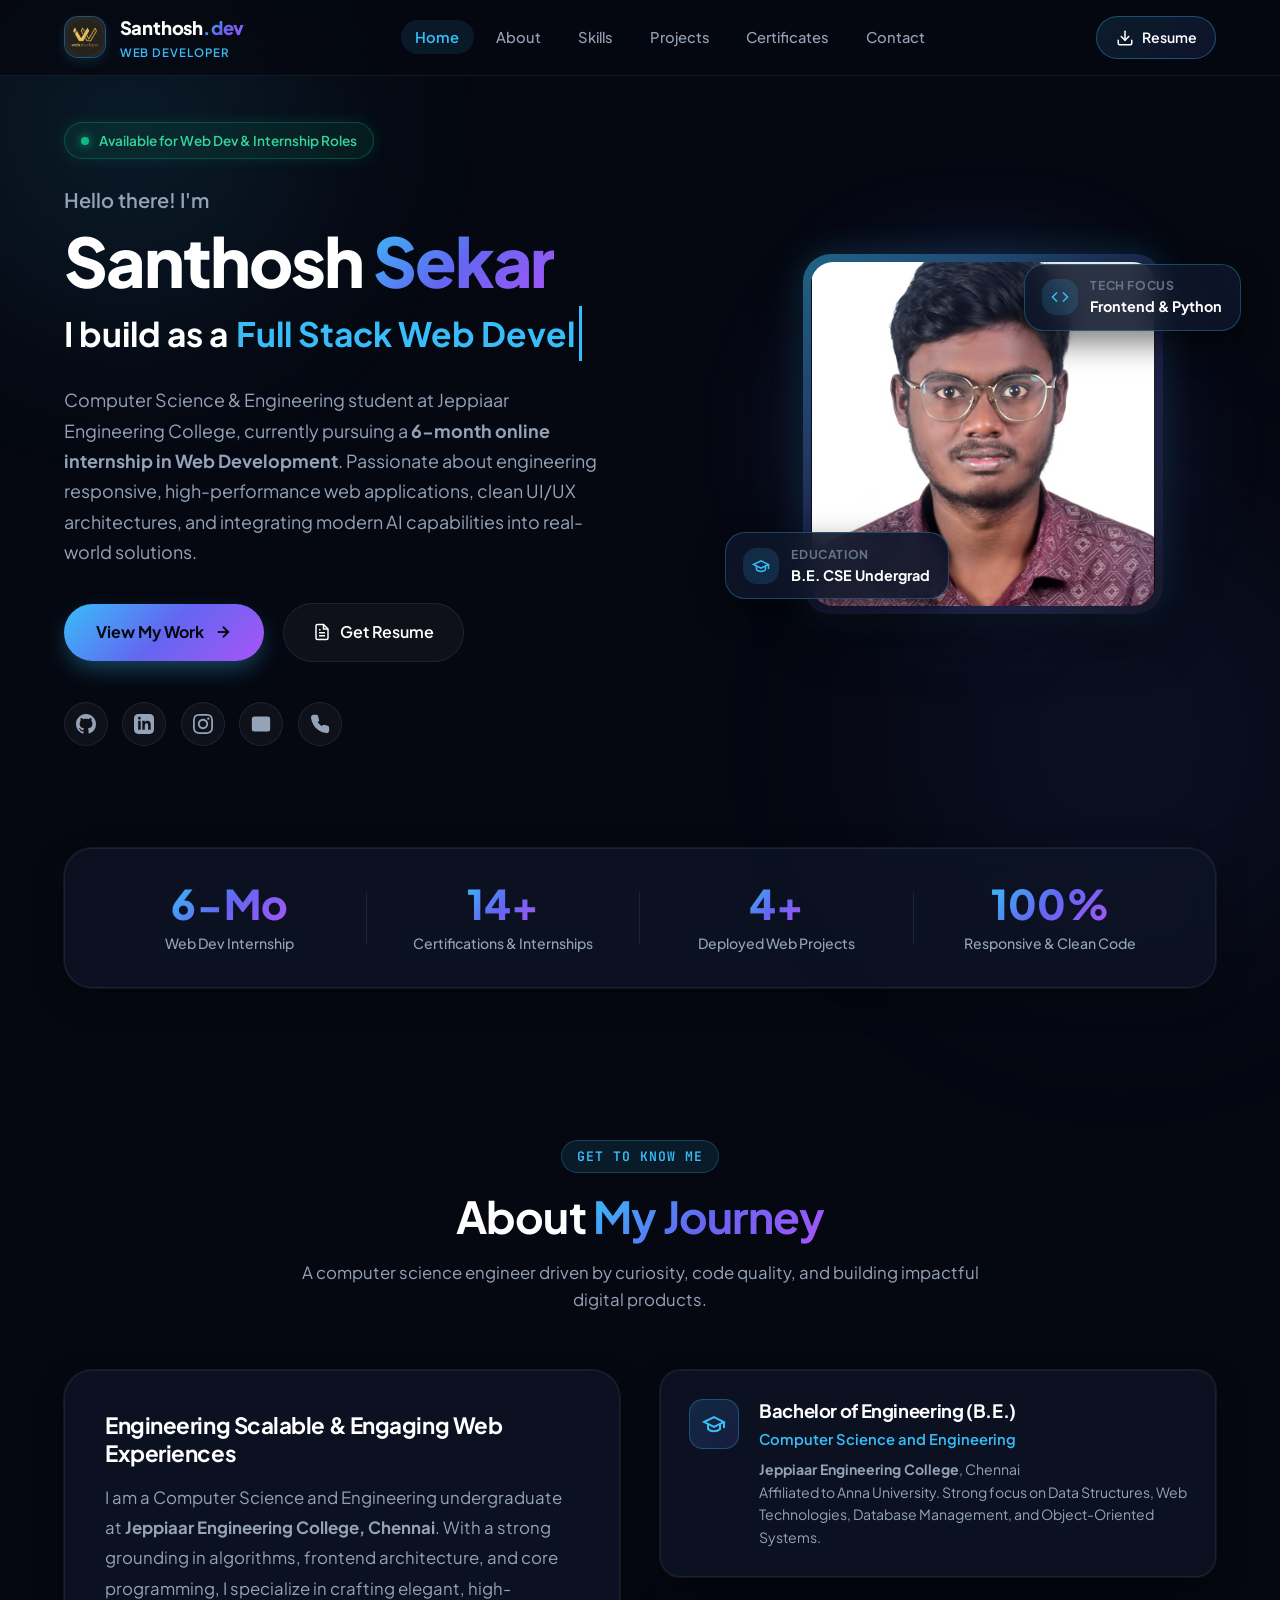
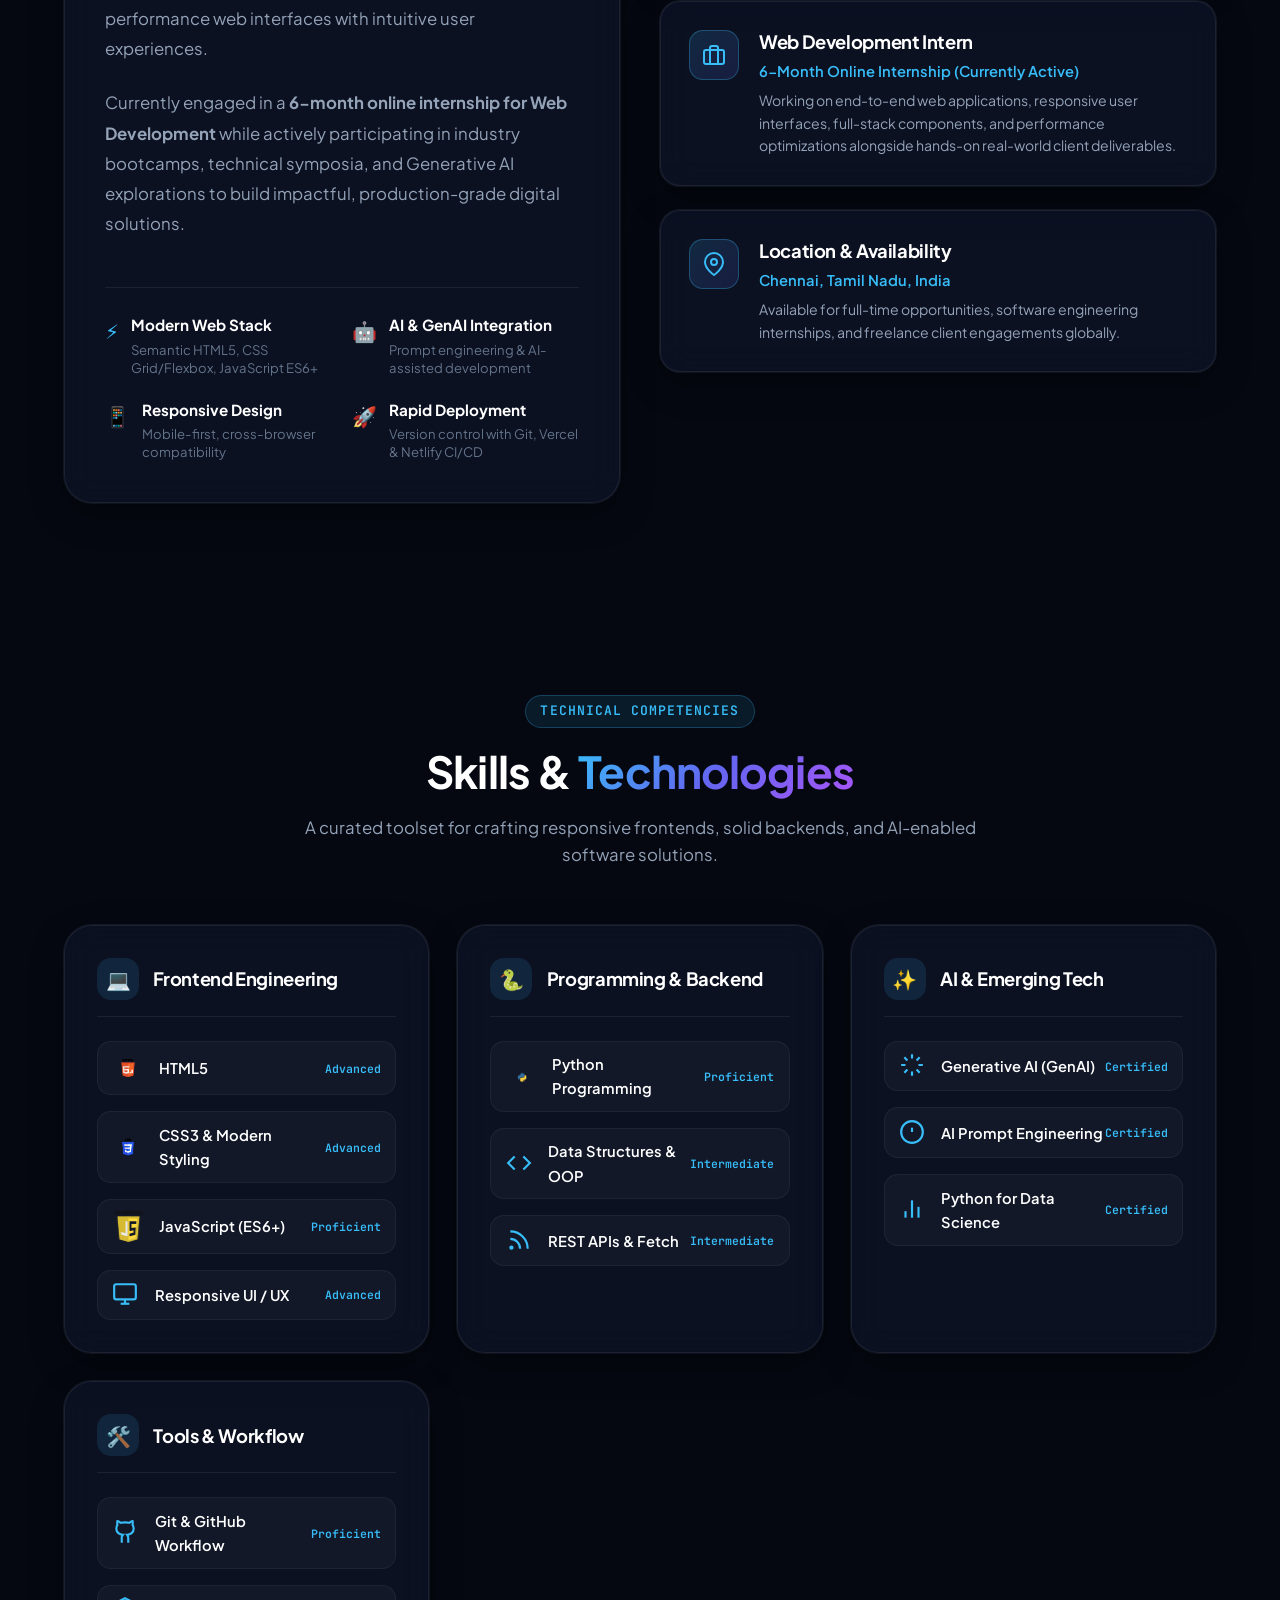
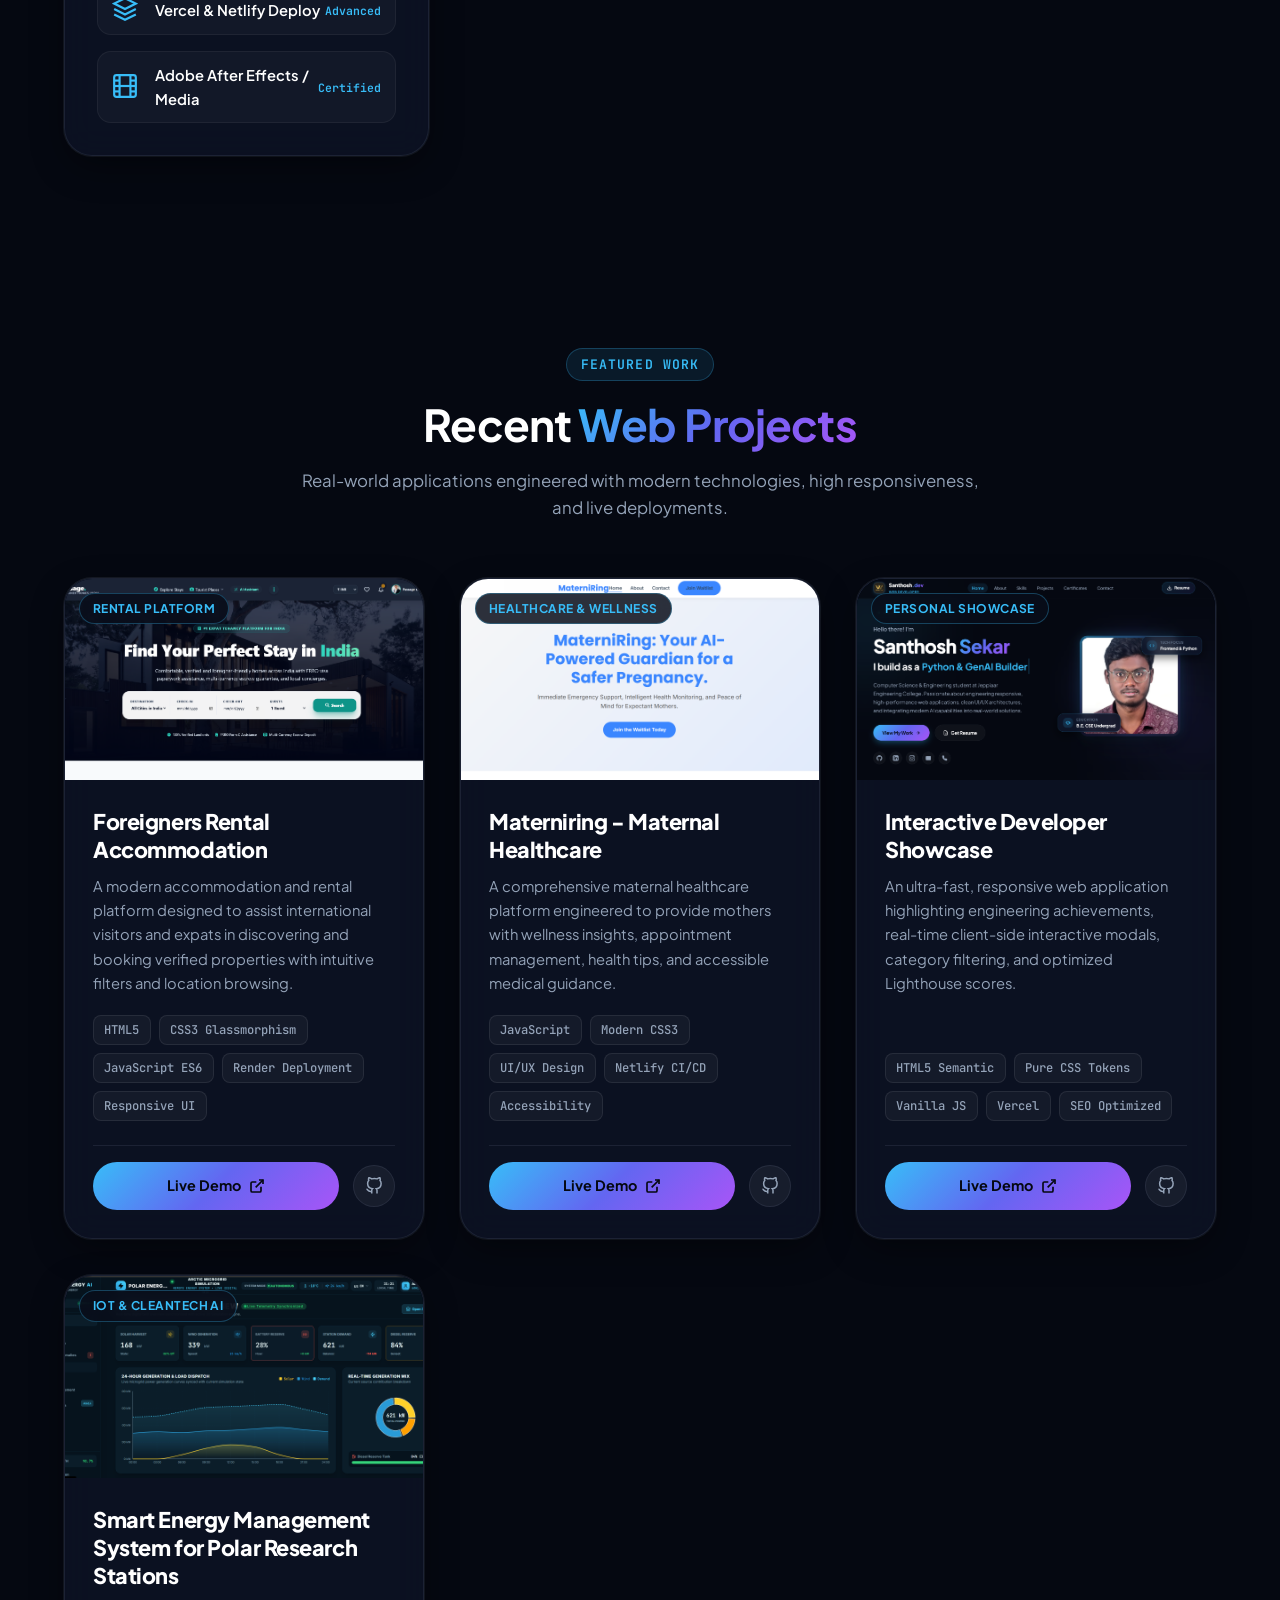
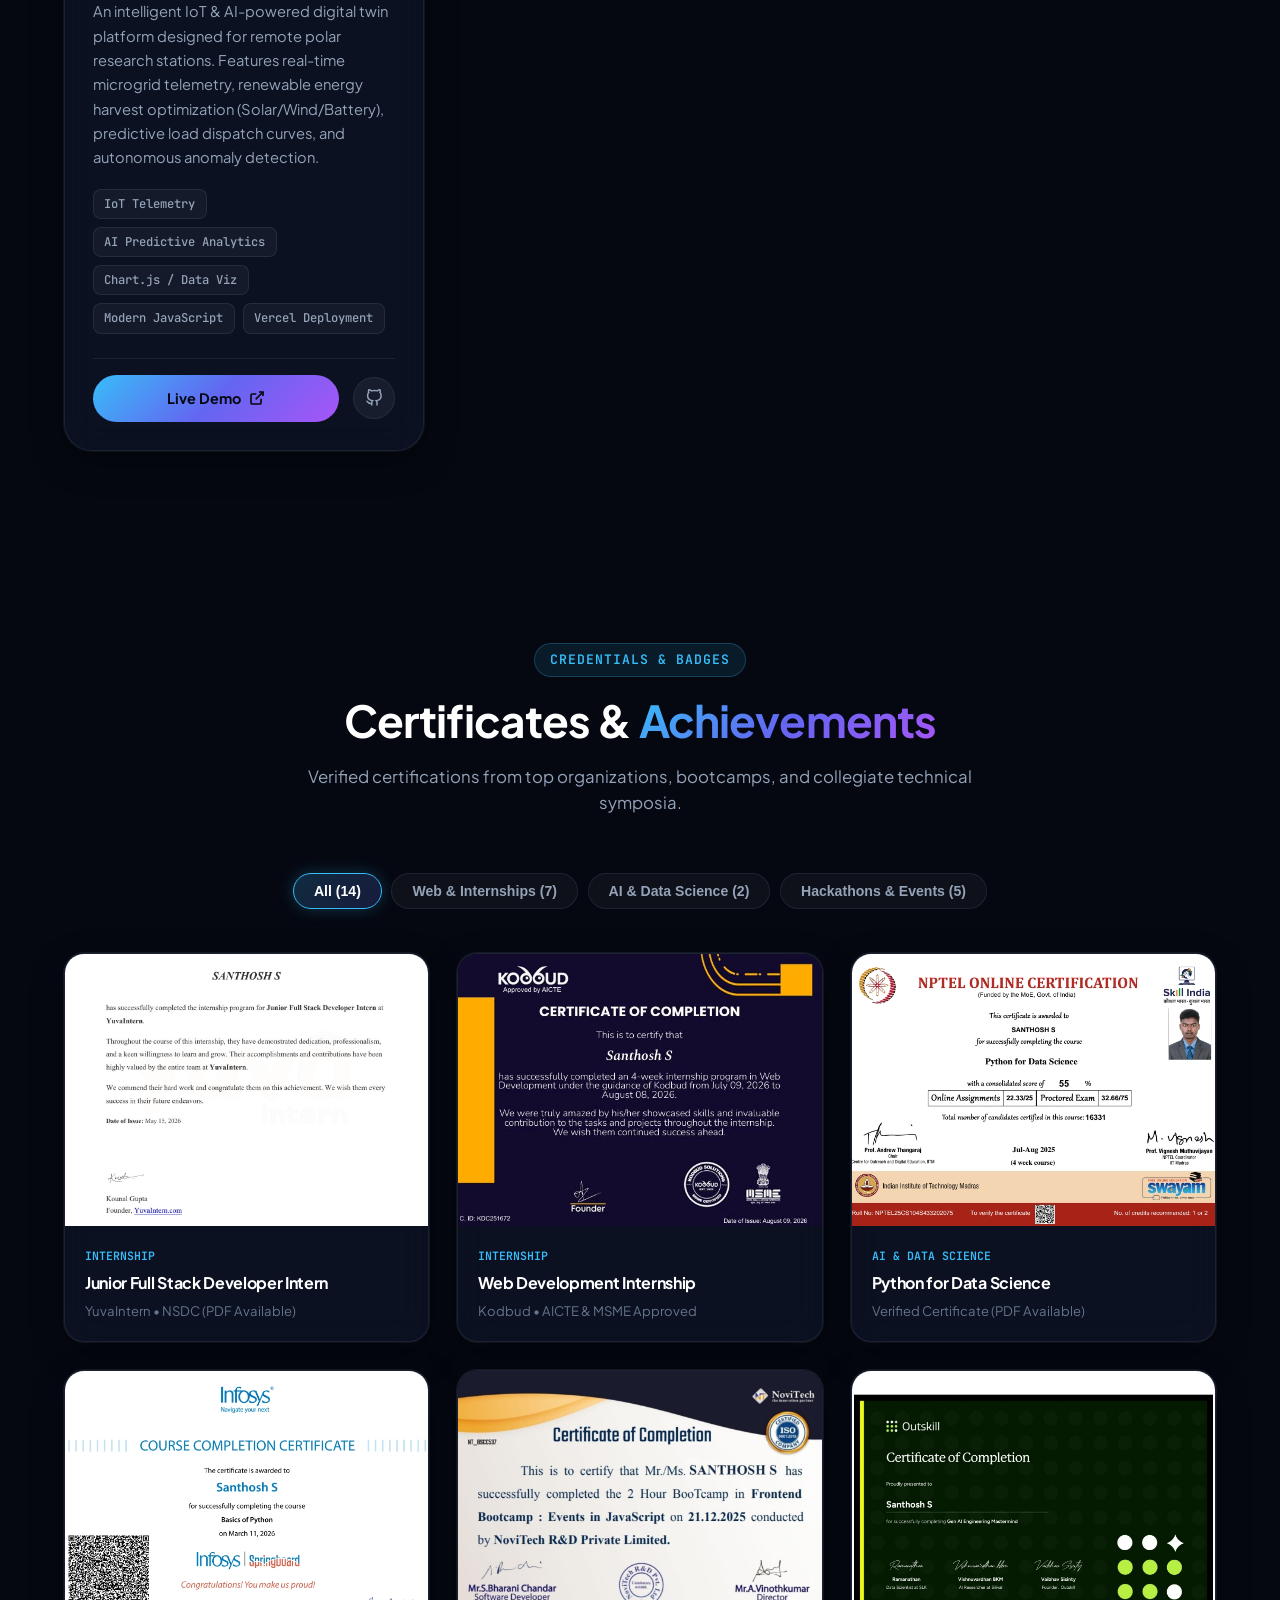
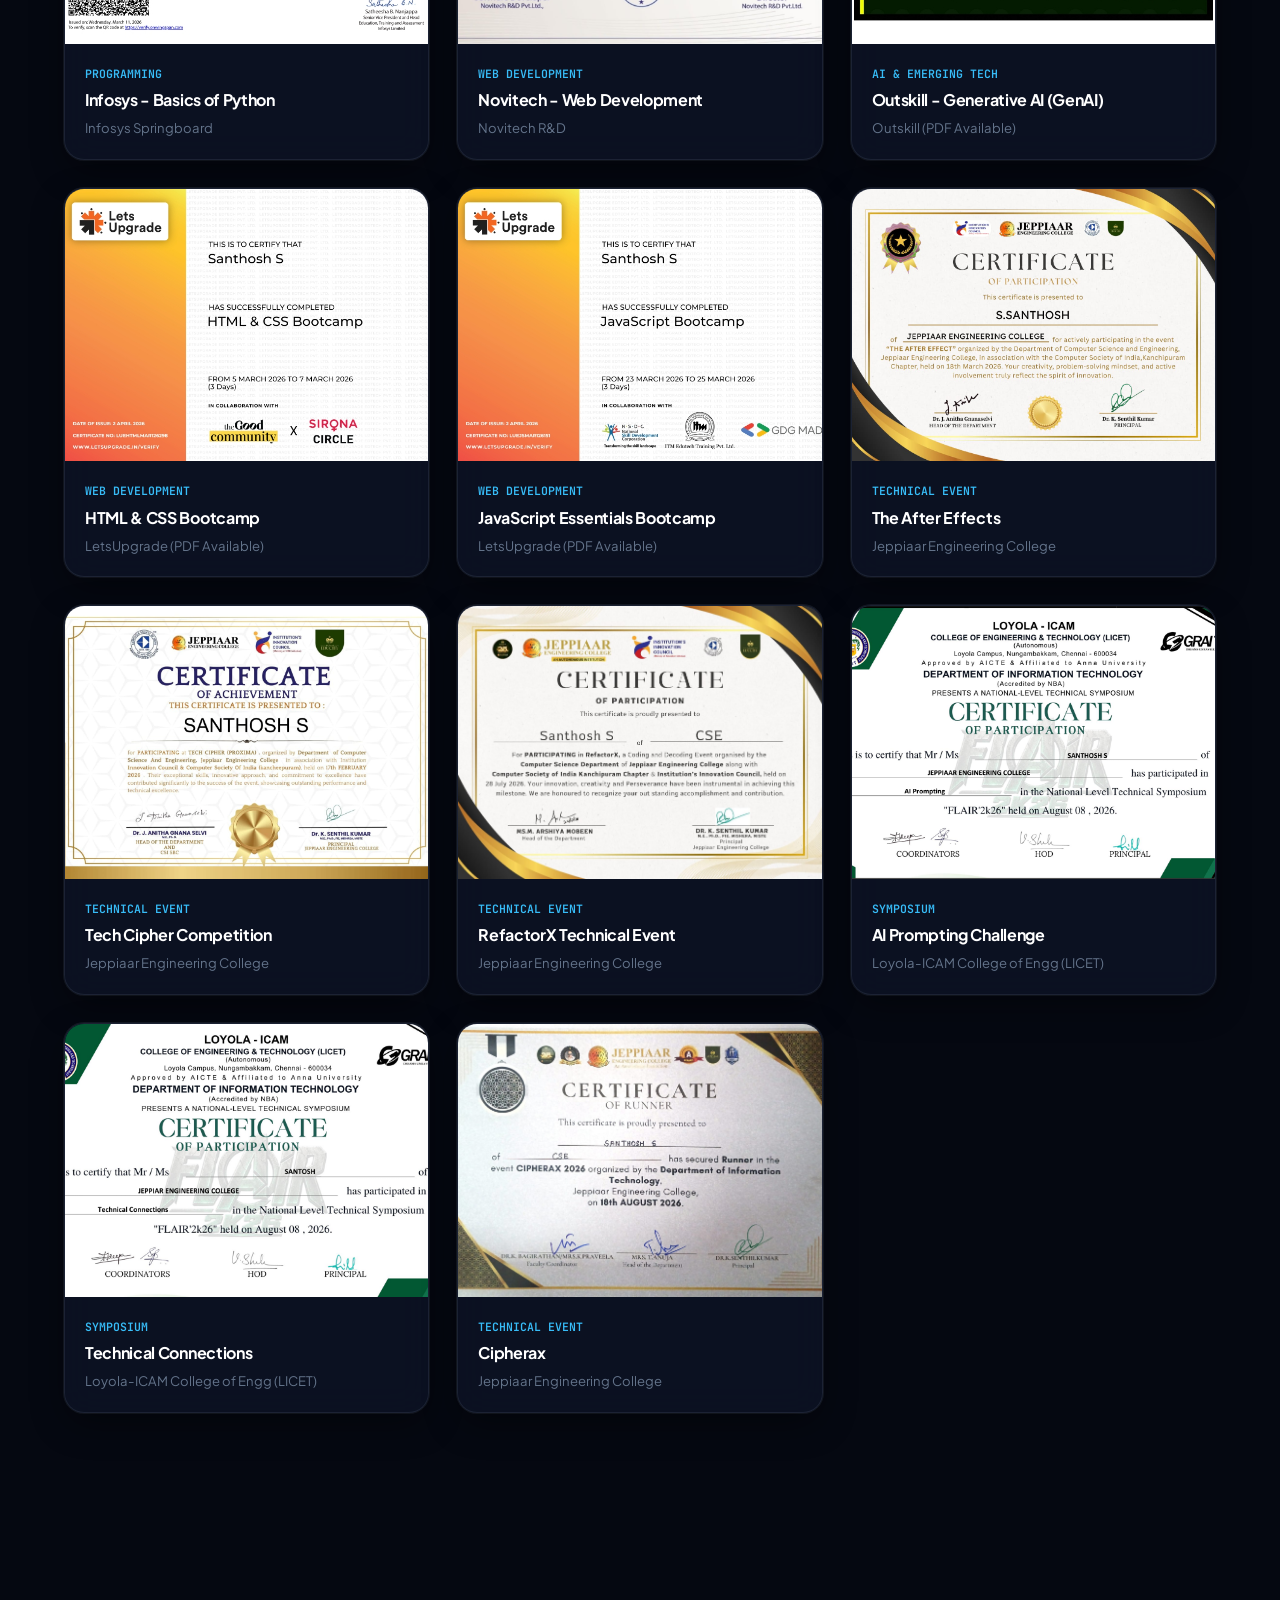
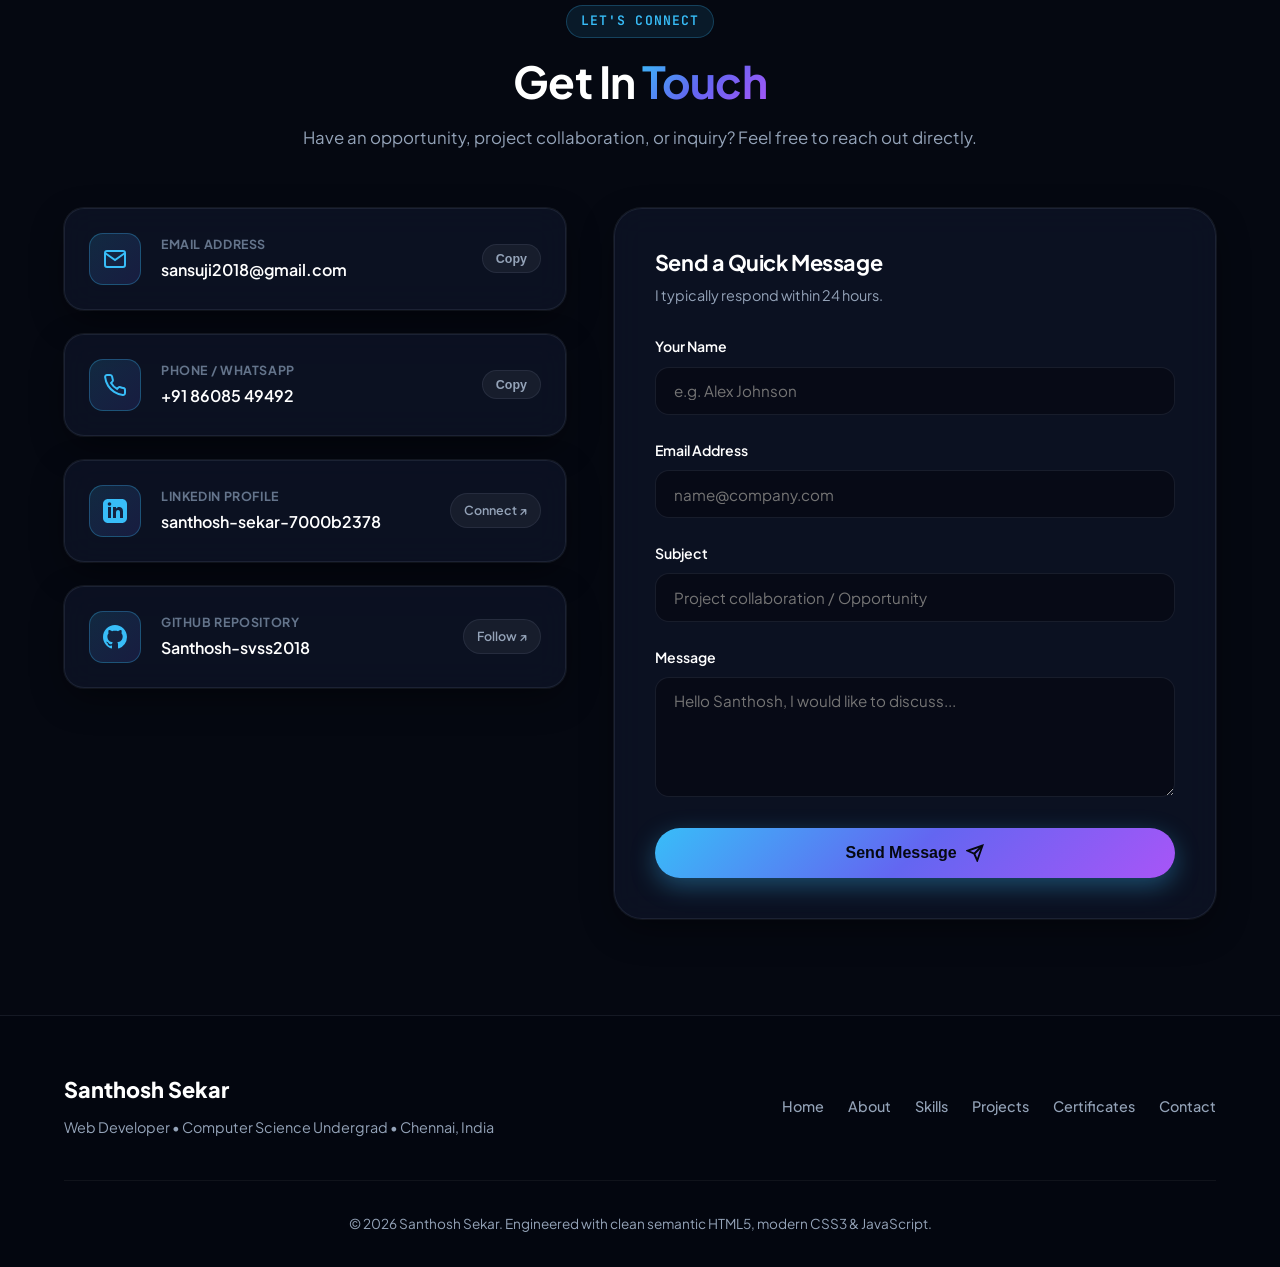
==== index.html @ 0df6acba "Updated project" ====
<!DOCTYPE html>
<html lang="en">
<head>
  <meta charset="UTF-8">
  <meta name="viewport" content="width=device-width, initial-scale=1.0">
  
  <!-- Primary Meta Tags -->
  <title>Santhosh Sekar | Web Developer</title>
  <meta name="title" content="Santhosh Sekar | Web Developer">
  <meta name="description" content="Portfolio of Santhosh Sekar - Computer Science Engineering student and Web Developer specializing in modern frontend, Python, and GenAI.">
  <meta name="keywords" content="Santhosh, Web Developer, Frontend Engineer, Python, React, Chennai, Jeppiaar Engineering College, Portfolio">
  <meta name="author" content="Santhosh Sekar">
  <meta name="theme-color" content="#050811">

  <!-- Favicon -->
  <link rel="icon" type="image/avif" href="web-developer-logo-template_674356-207.avif">

  <!-- Google Fonts: Plus Jakarta Sans & JetBrains Mono -->
  <link rel="preconnect" href="https://fonts.googleapis.com">
  <link rel="preconnect" href="https://fonts.gstatic.com" crossorigin>
  <link href="https://fonts.googleapis.com/css2?family=JetBrains+Mono:wght@400;500;600;700&family=Plus+Jakarta+Sans:wght@400;500;600;700;800&display=swap" rel="stylesheet">

  <!-- Stylesheets -->
  <link rel="stylesheet" href="Portfolio.css">
</head>
<body>

  <!-- Top Scroll Reading Progress -->
  <div class="scroll-progress-bar" aria-hidden="true"></div>

  <!-- Header Navigation -->
  <header>
    <nav class="site-nav" aria-label="Main Navigation">
      <div class="container nav-container">
        <a href="#home" class="nav-brand" aria-label="Santhosh Portfolio Home">
          <div class="brand-icon-box">
            <img src="web-developer-logo-template_674356-207.avif" alt="Developer Logo" width="42" height="42">
          </div>
          <div class="brand-text">
            <span class="brand-name">Santhosh<span class="gradient-text">.dev</span></span>
            <span class="brand-title">Web Developer</span>
          </div>
        </a>

        <!-- Desktop Navigation Links -->
        <ul class="nav-menu" role="menubar">
          <li role="none"><a href="#home" class="nav-link active" role="menuitem">Home</a></li>
          <li role="none"><a href="#about" class="nav-link" role="menuitem">About</a></li>
          <li role="none"><a href="#skills" class="nav-link" role="menuitem">Skills</a></li>
          <li role="none"><a href="#projects" class="nav-link" role="menuitem">Projects</a></li>
          <li role="none"><a href="#certificates" class="nav-link" role="menuitem">Certificates</a></li>
          <li role="none"><a href="#contact" class="nav-link" role="menuitem">Contact</a></li>
        </ul>

        <!-- Navigation Actions -->
        <div class="nav-actions">
          <a href="Resume.pdf" target="_blank" class="btn-resume-nav" aria-label="Download Resume PDF">
            <svg width="18" height="18" viewBox="0 0 24 24" fill="none" stroke="currentColor" stroke-width="2" stroke-linecap="round" stroke-linejoin="round">
              <path d="M21 15v4a2 2 0 0 1-2 2H5a2 2 0 0 1-2-2v-4"></path>
              <polyline points="7 10 12 15 17 10"></polyline>
              <line x1="12" y1="15" x2="12" y2="3"></line>
            </svg>
            <span>Resume</span>
          </a>

          <!-- Mobile Hamburger Toggle -->
          <button class="mobile-toggle" aria-label="Toggle Navigation Menu" aria-expanded="false">
            <svg width="22" height="22" viewBox="0 0 24 24" fill="none" stroke="currentColor" stroke-width="2">
              <line x1="3" y1="12" x2="21" y2="12"></line>
              <line x1="3" y1="6" x2="21" y2="6"></line>
              <line x1="3" y1="18" x2="21" y2="18"></line>
            </svg>
          </button>
        </div>
      </div>
    </nav>
  </header>

  <main id="main-content">
    <!-- =================================================================
         HERO SECTION
         ================================================================= -->
    <section id="home" class="hero-section">
      <div class="container">
        <div class="hero-grid">
          
          <div class="hero-content">
            <div class="status-pill">
              <span class="status-dot"></span>
              <span>Available for Web Dev & Internship Roles</span>
            </div>

            <p class="hero-intro">Hello there! I'm</p>
            <h1 class="hero-name">Santhosh <span class="gradient-text">Sekar</span></h1>
            
            <div class="hero-role-wrapper">
              <span>I build as a</span>
              <span class="role-typing">Full Stack Web Developer</span>
            </div>

            <p class="hero-description">
              Computer Science & Engineering student at Jeppiaar Engineering College, currently pursuing a <strong>6-month online internship in Web Development</strong>. Passionate about engineering responsive, high-performance web applications, clean UI/UX architectures, and integrating modern AI capabilities into real-world solutions.
            </p>

            <div class="hero-cta-group">
              <a href="#projects" class="btn-primary">
                <span>View My Work</span>
                <svg width="18" height="18" viewBox="0 0 24 24" fill="none" stroke="currentColor" stroke-width="2.5">
                  <line x1="5" y1="12" x2="19" y2="12"></line>
                  <polyline points="12 5 19 12 12 19"></polyline>
                </svg>
              </a>

              <a href="Resume.pdf" target="_blank" class="btn-secondary">
                <svg width="18" height="18" viewBox="0 0 24 24" fill="none" stroke="currentColor" stroke-width="2">
                  <path d="M14 2H6a2 2 0 0 0-2 2v16a2 2 0 0 0 2 2h12a2 2 0 0 0 2-2V8z"></path>
                  <polyline points="14 2 14 8 20 8"></polyline>
                  <line x1="16" y1="13" x2="8" y2="13"></line>
                  <line x1="16" y1="17" x2="8" y2="17"></line>
                  <polyline points="10 9 9 9 8 9"></polyline>
                </svg>
                <span>Get Resume</span>
              </a>
            </div>

            <!-- Social Links Bar -->
            <div class="hero-socials">
              <!-- GitHub -->
              <a href="https://github.com/Santhosh-svss2018" target="_blank" rel="noopener noreferrer" class="social-link" title="GitHub Profile" aria-label="GitHub">
                <svg viewBox="0 0 24 24"><path d="M12 0C5.37 0 0 5.37 0 12c0 5.31 3.435 9.795 8.205 11.385.6.105.825-.255.825-.57 0-.285-.015-1.23-.015-2.235-3.015.555-3.795-.735-4.035-1.41-.135-.345-.72-1.41-1.23-1.695-.42-.225-1.02-.78-.015-.795.945-.015 1.62.87 1.845 1.23 1.08 1.815 2.805 1.305 3.495.99.105-.78.42-1.305.765-1.605-2.67-.3-5.46-1.335-5.46-5.925 0-1.305.465-2.385 1.23-3.225-.12-.3-.54-1.53.12-3.18 0 0 1.005-.315 3.3 1.23.96-.27 1.98-.405 3-.405s2.04.135 3 .405c2.295-1.56 3.3-1.23 3.3-1.23.66 1.65.24 2.88.12 3.18.765.84 1.23 1.905 1.23 3.225 0 4.605-2.805 5.625-5.475 5.925.435.375.81 1.095.81 2.22 0 1.605-.015 2.895-.015 3.3 0 .315.225.69.825.57A12.02 12.02 0 0024 12c0-6.63-5.37-12-12-12z"/></svg>
              </a>

              <!-- LinkedIn -->
              <a href="https://www.linkedin.com/in/santhosh-sekar-7000b2378/" target="_blank" rel="noopener noreferrer" class="social-link" title="LinkedIn Profile" aria-label="LinkedIn">
                <svg viewBox="0 0 24 24"><path d="M19 0h-14c-2.761 0-5 2.239-5 5v14c0 2.761 2.239 5 5 5h14c2.762 0 5-2.239 5-5v-14c0-2.761-2.238-5-5-5zm-11 19h-3v-11h3v11zm-1.5-12.268c-.966 0-1.75-.79-1.75-1.764s.784-1.764 1.75-1.764 1.75.79 1.75 1.764-.783 1.764-1.75 1.764zm13.5 12.268h-3v-5.604c0-3.368-4-3.113-4 0v5.604h-3v-11h3v1.765c1.396-2.586 7-2.777 7 2.476v6.759z"/></svg>
              </a>

              <!-- Instagram -->
              <a href="https://www.instagram.com/__santhosh.20__?igsh=MTFxMnEyNmw1eXcyMg==" target="_blank" rel="noopener noreferrer" class="social-link" title="Instagram" aria-label="Instagram">
                <svg viewBox="0 0 24 24"><path d="M12 2.163c3.204 0 3.584.012 4.85.07 3.252.148 4.771 1.691 4.919 4.919.058 1.265.069 1.645.069 4.849 0 3.205-.012 3.584-.069 4.849-.149 3.225-1.664 4.771-4.919 4.919-1.266.058-1.644.07-4.85.07-3.204 0-3.584-.012-4.849-.07-3.26-.149-4.771-1.699-4.919-4.92-.058-1.265-.07-1.644-.07-4.849 0-3.204.013-3.583.07-4.849.149-3.227 1.664-4.771 4.919-4.919 1.266-.057 1.645-.069 4.849-.069zm0-2.163c-3.259 0-3.667.014-4.947.072-4.358.2-6.78 2.618-6.98 6.98-.059 1.281-.073 1.689-.073 4.948 0 3.259.014 3.668.072 4.948.2 4.358 2.618 6.78 6.98 6.98 1.281.058 1.689.072 4.948.072 3.259 0 3.668-.014 4.948-.072 4.354-.2 6.782-2.618 6.979-6.98.059-1.28.073-1.689.073-4.948 0-3.259-.014-3.667-.072-4.947-.196-4.354-2.617-6.78-6.979-6.98-1.281-.059-1.69-.073-4.949-.073zm0 5.838c-3.403 0-6.162 2.759-6.162 6.162s2.759 6.163 6.162 6.163 6.162-2.759 6.162-6.163c0-3.403-2.759-6.162-6.162-6.162zm0 10.162c-2.209 0-4-1.79-4-4 0-2.209 1.791-4 4-4s4 1.791 4 4c0 2.21-1.791 4-4 4zm6.406-11.845c-.796 0-1.441.645-1.441 1.44s.645 1.44 1.441 1.44c.795 0 1.439-.645 1.439-1.44s-.644-1.44-1.439-1.44z"/></svg>
              </a>

              <!-- Email -->
              <a href="mailto:sansuji2018@gmail.com" class="social-link" title="Send Email" aria-label="Email">
                <svg width="20" height="20" viewBox="0 0 24 24" fill="none" stroke="currentColor" stroke-width="2"><path d="M4 4h16c1.1 0 2 .9 2 2v12c0 1.1-.9 2-2 2H4c-1.1 0-2-.9-2-2V6c0-1.1.9-2 2-2z"></path><polyline points="22,6 12,13 2,6"></polyline></svg>
              </a>

              <!-- Phone -->
              <a href="tel:+918608549492" class="social-link" title="Call Santhosh" aria-label="Phone">
                <svg width="20" height="20" viewBox="0 0 24 24" fill="none" stroke="currentColor" stroke-width="2"><path d="M22 16.92v3a2 2 0 0 1-2.18 2 19.79 19.79 0 0 1-8.63-3.07 19.5 19.5 0 0 1-6-6 19.79 19.79 0 0 1-3.07-8.67A2 2 0 0 1 4.11 2h3a2 2 0 0 1 2 1.72 12.84 12.84 0 0 0 .7 2.81 2 2 0 0 1-.45 2.11L8.09 9.91a16 16 0 0 0 6 6l1.27-1.27a2 2 0 0 1 2.11-.45 12.84 12.84 0 0 0 2.81.7A2 2 0 0 1 22 16.92z"></path></svg>
              </a>
            </div>
          </div>

          <!-- Hero Media / Profile Showcase -->
          <div class="hero-media">
            <div class="photo-halo"></div>
            
            <div class="photo-container">
              <img src="550 Santhosh.jpg" alt="Santhosh Sekar - Web Developer" class="profile-img">
            </div>

            <!-- Floating Badges -->
            <div class="floating-badge badge-top-right">
              <div class="badge-icon">
                <svg width="18" height="18" viewBox="0 0 24 24" fill="none" stroke="currentColor" stroke-width="2"><polyline points="16 18 22 12 16 6"></polyline><polyline points="8 6 2 12 8 18"></polyline></svg>
              </div>
              <div>
                <div class="badge-title">Tech Focus</div>
                <div class="badge-value">Frontend & Python</div>
              </div>
            </div>

            <div class="floating-badge badge-bottom-left">
              <div class="badge-icon">
                <svg width="18" height="18" viewBox="0 0 24 24" fill="none" stroke="currentColor" stroke-width="2"><path d="M22 10v6M2 10l10-5 10 5-10 5z"></path><path d="M6 12v5c3 3 9 3 12 0v-5"></path></svg>
              </div>
              <div>
                <div class="badge-title">Education</div>
                <div class="badge-value">B.E. CSE Undergrad</div>
              </div>
            </div>
          </div>

        </div>
      </div>
    </section>

    <!-- =================================================================
         STATS COUNTER BAR
         ================================================================= -->
    <div class="stats-bar">
      <div class="container">
        <div class="stats-grid">
          <div class="stat-item">
            <span class="stat-number">6-Mo</span>
            <span class="stat-label">Web Dev Internship</span>
          </div>
          <div class="stat-item">
            <span class="stat-number">14+</span>
            <span class="stat-label">Certifications & Internships</span>
          </div>
          <div class="stat-item">
            <span class="stat-number">4+</span>
            <span class="stat-label">Deployed Web Projects</span>
          </div>
          <div class="stat-item">
            <span class="stat-number">100%</span>
            <span class="stat-label">Responsive & Clean Code</span>
          </div>
        </div>
      </div>
    </div>

    <!-- =================================================================
         ABOUT & BACKGROUND SECTION
         ================================================================= -->
    <section id="about" class="about-section">
      <div class="container">
        <div class="section-header">
          <span class="section-tag">Get To Know Me</span>
          <h2 class="section-title">About <span class="gradient-text">My Journey</span></h2>
          <p class="section-subtitle">A computer science engineer driven by curiosity, code quality, and building impactful digital products.</p>
        </div>

        <div class="about-grid">
          <!-- Bio Narrative Card -->
          <div class="about-bio-card">
            <div>
              <h3 style="font-size: 1.4rem; color: #fff; margin-bottom: 1rem;">Engineering Scalable & Engaging Web Experiences</h3>
              <p class="bio-text">
                I am a Computer Science and Engineering undergraduate at <strong>Jeppiaar Engineering College, Chennai</strong>. 
                With a strong grounding in algorithms, frontend architecture, and core programming, I specialize in crafting elegant, 
                high-performance web interfaces with intuitive user experiences.
              </p>
              <p class="bio-text">
                Currently engaged in a <strong>6-month online internship for Web Development</strong> while actively participating in industry bootcamps, technical symposia, and Generative AI explorations to build impactful, production-grade digital solutions.
              </p>
            </div>

            <!-- Key Feature Highlights -->
            <div class="bio-highlights">
              <div class="highlight-item">
                <span class="highlight-icon">⚡</span>
                <div>
                  <div class="highlight-title">Modern Web Stack</div>
                  <div class="highlight-desc">Semantic HTML5, CSS Grid/Flexbox, JavaScript ES6+</div>
                </div>
              </div>

              <div class="highlight-item">
                <span class="highlight-icon">🤖</span>
                <div>
                  <div class="highlight-title">AI & GenAI Integration</div>
                  <div class="highlight-desc">Prompt engineering & AI-assisted development</div>
                </div>
              </div>

              <div class="highlight-item">
                <span class="highlight-icon">📱</span>
                <div>
                  <div class="highlight-title">Responsive Design</div>
                  <div class="highlight-desc">Mobile-first, cross-browser compatibility</div>
                </div>
              </div>

              <div class="highlight-item">
                <span class="highlight-icon">🚀</span>
                <div>
                  <div class="highlight-title">Rapid Deployment</div>
                  <div class="highlight-desc">Version control with Git, Vercel & Netlify CI/CD</div>
                </div>
              </div>
            </div>
          </div>

          <!-- Education & Experience Cards Column -->
          <div class="about-experience-col">
            <!-- Education Card -->
            <div class="info-card">
              <div class="info-card-icon">
                <svg width="24" height="24" viewBox="0 0 24 24" fill="none" stroke="currentColor" stroke-width="2"><path d="M22 10v6M2 10l10-5 10 5-10 5z"></path><path d="M6 12v5c3 3 9 3 12 0v-5"></path></svg>
              </div>
              <div class="info-card-content">
                <h3>Bachelor of Engineering (B.E.)</h3>
                <div class="info-card-org">Computer Science and Engineering</div>
                <p class="info-card-desc">
                  <strong>Jeppiaar Engineering College</strong>, Chennai<br>
                  Affiliated to Anna University. Strong focus on Data Structures, Web Technologies, Database Management, and Object-Oriented Systems.
                </p>
              </div>
            </div>

            <!-- Experience Card -->
            <div class="info-card">
              <div class="info-card-icon">
                <svg width="24" height="24" viewBox="0 0 24 24" fill="none" stroke="currentColor" stroke-width="2"><rect x="2" y="7" width="20" height="14" rx="2" ry="2"></rect><path d="M16 21V5a2 2 0 0 0-2-2h-4a2 2 0 0 0-2 2v16"></path></svg>
              </div>
              <div class="info-card-content">
                <h3>Web Development Intern</h3>
                <div class="info-card-org">6-Month Online Internship (Currently Active)</div>
                <p class="info-card-desc">
                  Working on end-to-end web applications, responsive user interfaces, full-stack components, and performance optimizations alongside hands-on real-world client deliverables.
                </p>
              </div>
            </div>

            <!-- Location & Availability Card -->
            <div class="info-card">
              <div class="info-card-icon">
                <svg width="24" height="24" viewBox="0 0 24 24" fill="none" stroke="currentColor" stroke-width="2"><path d="M21 10c0 7-9 13-9 13s-9-6-9-13a9 9 0 0 1 18 0z"></path><circle cx="12" cy="10" r="3"></circle></svg>
              </div>
              <div class="info-card-content">
                <h3>Location & Availability</h3>
                <div class="info-card-org">Chennai, Tamil Nadu, India</div>
                <p class="info-card-desc">
                  Available for full-time opportunities, software engineering internships, and freelance client engagements globally.
                </p>
              </div>
            </div>
          </div>

        </div>
      </div>
    </section>

    <!-- =================================================================
         SKILLS & TECH STACK SECTION
         ================================================================= -->
    <section id="skills" class="skills-section">
      <div class="container">
        <div class="section-header">
          <span class="section-tag">Technical Competencies</span>
          <h2 class="section-title">Skills & <span class="gradient-text">Technologies</span></h2>
          <p class="section-subtitle">A curated toolset for crafting responsive frontends, solid backends, and AI-enabled software solutions.</p>
        </div>

        <div class="skills-category-grid">
          
          <!-- Category 1: Frontend Development -->
          <div class="skills-category-card">
            <div class="category-header">
              <div class="category-icon">💻</div>
              <h3 class="category-title">Frontend Engineering</h3>
            </div>
            <div class="skill-pills-list">
              <div class="skill-pill-item">
                <img src="html5-logo-image-logo-html-7.png" alt="HTML5" class="skill-icon-img" loading="lazy">
                <div class="skill-info">
                  <div class="skill-name">
                    <span>HTML5</span>
                    <span class="skill-badge-level">Advanced</span>
                  </div>
                </div>
              </div>

              <div class="skill-pill-item">
                <img src="CSS-Logo-2011.png" alt="CSS3" class="skill-icon-img" loading="lazy">
                <div class="skill-info">
                  <div class="skill-name">
                    <span>CSS3 & Modern Styling</span>
                    <span class="skill-badge-level">Advanced</span>
                  </div>
                </div>
              </div>

              <div class="skill-pill-item">
                <img src="png-javascript-badge-picture-8.png" alt="JavaScript" class="skill-icon-img" loading="lazy">
                <div class="skill-info">
                  <div class="skill-name">
                    <span>JavaScript (ES6+)</span>
                    <span class="skill-badge-level">Proficient</span>
                  </div>
                </div>
              </div>

              <div class="skill-pill-item">
                <div class="skill-icon-svg">
                  <svg width="26" height="26" viewBox="0 0 24 24" fill="none" stroke="currentColor" stroke-width="2"><rect x="2" y="3" width="20" height="14" rx="2" ry="2"></rect><line x1="8" y1="21" x2="16" y2="21"></line><line x1="12" y1="17" x2="12" y2="21"></line></svg>
                </div>
                <div class="skill-info">
                  <div class="skill-name">
                    <span>Responsive UI / UX</span>
                    <span class="skill-badge-level">Advanced</span>
                  </div>
                </div>
              </div>
            </div>
          </div>

          <!-- Category 2: Programming & Backend -->
          <div class="skills-category-card">
            <div class="category-header">
              <div class="category-icon">🐍</div>
              <h3 class="category-title">Programming & Backend</h3>
            </div>
            <div class="skill-pills-list">
              <div class="skill-pill-item">
                <img src="Python-Logo-PNG-Image.png" alt="Python" class="skill-icon-img" loading="lazy">
                <div class="skill-info">
                  <div class="skill-name">
                    <span>Python Programming</span>
                    <span class="skill-badge-level">Proficient</span>
                  </div>
                </div>
              </div>

              <div class="skill-pill-item">
                <div class="skill-icon-svg">
                  <svg width="26" height="26" viewBox="0 0 24 24" fill="none" stroke="currentColor" stroke-width="2"><polyline points="16 18 22 12 16 6"></polyline><polyline points="8 6 2 12 8 18"></polyline></svg>
                </div>
                <div class="skill-info">
                  <div class="skill-name">
                    <span>Data Structures & OOP</span>
                    <span class="skill-badge-level">Intermediate</span>
                  </div>
                </div>
              </div>

              <div class="skill-pill-item">
                <div class="skill-icon-svg">
                  <svg width="26" height="26" viewBox="0 0 24 24" fill="none" stroke="currentColor" stroke-width="2"><path d="M4 11a9 9 0 0 1 9 9"></path><path d="M4 4a16 16 0 0 1 16 16"></path><circle cx="5" cy="19" r="1"></circle></svg>
                </div>
                <div class="skill-info">
                  <div class="skill-name">
                    <span>REST APIs & Fetch</span>
                    <span class="skill-badge-level">Intermediate</span>
                  </div>
                </div>
              </div>
            </div>
          </div>

          <!-- Category 3: AI & Emerging Tech -->
          <div class="skills-category-card">
            <div class="category-header">
              <div class="category-icon">✨</div>
              <h3 class="category-title">AI & Emerging Tech</h3>
            </div>
            <div class="skill-pills-list">
              <div class="skill-pill-item">
                <div class="skill-icon-svg">
                  <svg width="26" height="26" viewBox="0 0 24 24" fill="none" stroke="currentColor" stroke-width="2"><path d="M12 2v4M12 18v4M4.93 4.93l2.83 2.83M16.24 16.24l2.83 2.83M2 12h4M18 12h4M4.93 19.07l2.83-2.83M16.24 7.76l2.83-2.83"></path></svg>
                </div>
                <div class="skill-info">
                  <div class="skill-name">
                    <span>Generative AI (GenAI)</span>
                    <span class="skill-badge-level">Certified</span>
                  </div>
                </div>
              </div>

              <div class="skill-pill-item">
                <div class="skill-icon-svg">
                  <svg width="26" height="26" viewBox="0 0 24 24" fill="none" stroke="currentColor" stroke-width="2"><circle cx="12" cy="12" r="10"></circle><line x1="12" y1="8" x2="12" y2="12"></line><line x1="12" y1="16" x2="12.01" y2="16"></line></svg>
                </div>
                <div class="skill-info">
                  <div class="skill-name">
                    <span>AI Prompt Engineering</span>
                    <span class="skill-badge-level">Certified</span>
                  </div>
                </div>
              </div>

              <div class="skill-pill-item">
                <div class="skill-icon-svg">
                  <svg width="26" height="26" viewBox="0 0 24 24" fill="none" stroke="currentColor" stroke-width="2"><line x1="18" y1="20" x2="18" y2="10"></line><line x1="12" y1="20" x2="12" y2="4"></line><line x1="6" y1="20" x2="6" y2="14"></line></svg>
                </div>
                <div class="skill-info">
                  <div class="skill-name">
                    <span>Python for Data Science</span>
                    <span class="skill-badge-level">Certified</span>
                  </div>
                </div>
              </div>
            </div>
          </div>

          <!-- Category 4: Tools & Workflow -->
          <div class="skills-category-card">
            <div class="category-header">
              <div class="category-icon">🛠️</div>
              <h3 class="category-title">Tools & Workflow</h3>
            </div>
            <div class="skill-pills-list">
              <div class="skill-pill-item">
                <div class="skill-icon-svg">
                  <svg width="26" height="26" viewBox="0 0 24 24" fill="none" stroke="currentColor" stroke-width="2"><path d="M15 22v-4a4.8 4.8 0 0 0-1-3.5c3 0 6-2 6-5.5.08-1.25-.27-2.48-1-3.5.28-1.15.28-2.35 0-3.5 0 0-1 0-3 1.5-2.64-.5-5.36-.5-8 0C6 2 5 2 5 2c-.3 1.15-.3 2.35 0 3.5A5.403 5.403 0 0 0 4 9c0 3.5 3 5.5 6 5.5-.39.49-.68 1.05-.85 1.65-.17.6-.22 1.23-.15 1.85v4"></path></svg>
                </div>
                <div class="skill-info">
                  <div class="skill-name">
                    <span>Git & GitHub Workflow</span>
                    <span class="skill-badge-level">Proficient</span>
                  </div>
                </div>
              </div>

              <div class="skill-pill-item">
                <div class="skill-icon-svg">
                  <svg width="26" height="26" viewBox="0 0 24 24" fill="none" stroke="currentColor" stroke-width="2"><polygon points="12 2 2 7 12 12 22 7 12 2"></polygon><polyline points="2 17 12 22 22 17"></polyline><polyline points="2 12 12 17 22 12"></polyline></svg>
                </div>
                <div class="skill-info">
                  <div class="skill-name">
                    <span>Vercel & Netlify Deploy</span>
                    <span class="skill-badge-level">Advanced</span>
                  </div>
                </div>
              </div>

              <div class="skill-pill-item">
                <div class="skill-icon-svg">
                  <svg width="26" height="26" viewBox="0 0 24 24" fill="none" stroke="currentColor" stroke-width="2"><rect x="2" y="2" width="20" height="20" rx="2.18" ry="2.18"></rect><line x1="7" y1="2" x2="7" y2="22"></line><line x1="17" y1="2" x2="17" y2="22"></line><line x1="2" y1="12" x2="22" y2="12"></line><line x1="2" y1="7" x2="7" y2="7"></line><line x1="2" y1="17" x2="7" y2="17"></line><line x1="17" y1="17" x2="22" y2="17"></line><line x1="17" y1="7" x2="22" y2="7"></line></svg>
                </div>
                <div class="skill-info">
                  <div class="skill-name">
                    <span>Adobe After Effects / Media</span>
                    <span class="skill-badge-level">Certified</span>
                  </div>
                </div>
              </div>
            </div>
          </div>

        </div>
      </div>
    </section>

    <!-- =================================================================
         PROJECTS SECTION
         ================================================================= -->
    <section id="projects" class="projects-section">
      <div class="container">
        <div class="section-header">
          <span class="section-tag">Featured Work</span>
          <h2 class="section-title">Recent <span class="gradient-text">Web Projects</span></h2>
          <p class="section-subtitle">Real-world applications engineered with modern technologies, high responsiveness, and live deployments.</p>
        </div>

        <div class="projects-grid">
          
          <!-- Project 1: Foreigners Rental -->
          <article class="project-card">
            <div class="project-media-wrap">
              <span class="project-tag-overlay">Rental Platform</span>
              <img src="Screenshot 2026-07-26 192733.png" alt="Foreigners Rental Accommodation Web App" class="project-img" loading="lazy">
            </div>
            <div class="project-body">
              <h3 class="project-title">Foreigners Rental Accommodation</h3>
              <p class="project-desc">
                A modern accommodation and rental platform designed to assist international visitors and expats in discovering and booking verified properties with intuitive filters and location browsing.
              </p>
              
              <div class="project-tech-stack">
                <span class="tech-tag">HTML5</span>
                <span class="tech-tag">CSS3 Glassmorphism</span>
                <span class="tech-tag">JavaScript ES6</span>
                <span class="tech-tag">Render Deployment</span>
                <span class="tech-tag">Responsive UI</span>
              </div>

              <div class="project-actions">
                <a href="https://pass-g11c.onrender.com//" target="_blank" rel="noopener noreferrer" class="btn-project-live">
                  <span>Live Demo</span>
                  <svg width="16" height="16" viewBox="0 0 24 24" fill="none" stroke="currentColor" stroke-width="2.5"><path d="M18 13v6a2 2 0 0 1-2 2H5a2 2 0 0 1-2-2V8a2 2 0 0 1 2-2h6"></path><polyline points="15 3 21 3 21 9"></polyline><line x1="10" y1="14" x2="21" y2="3"></line></svg>
                </a>
                <a href="https://github.com/Santhosh-svss2018" target="_blank" rel="noopener noreferrer" class="btn-project-source" title="View Source on GitHub" aria-label="GitHub Repository">
                  <svg width="18" height="18" viewBox="0 0 24 24" fill="none" stroke="currentColor" stroke-width="2"><path d="M9 19c-5 1.5-5-2.5-7-3m14 6v-3.87a3.37 3.37 0 0 0-.94-2.61c3.14-.35 6.44-1.54 6.44-7A5.44 5.44 0 0 0 20 4.77 5.07 5.07 0 0 0 19.91 1S18.73.65 16 2.48a13.38 13.38 0 0 0-7 0C6.27.65 5.09 1 5.09 1A5.07 5.07 0 0 0 5 4.77a5.44 5.44 0 0 0-1.5 3.78c0 5.42 3.3 6.61 6.44 7A3.37 3.37 0 0 0 9 18.13V22"></path></svg>
                </a>
              </div>
            </div>
          </article>

          <!-- Project 2: Materniring -->
          <article class="project-card">
            <div class="project-media-wrap">
              <span class="project-tag-overlay">Healthcare & Wellness</span>
              <img src="Screenshot 2026-07-20 224045.png" alt="Materniring Healthcare Support App" class="project-img" loading="lazy">
            </div>
            <div class="project-body">
              <h3 class="project-title">Materniring - Maternal Healthcare</h3>
              <p class="project-desc">
                A comprehensive maternal healthcare platform engineered to provide mothers with wellness insights, appointment management, health tips, and accessible medical guidance.
              </p>
              
              <div class="project-tech-stack">
                <span class="tech-tag">JavaScript</span>
                <span class="tech-tag">Modern CSS3</span>
                <span class="tech-tag">UI/UX Design</span>
                <span class="tech-tag">Netlify CI/CD</span>
                <span class="tech-tag">Accessibility</span>
              </div>

              <div class="project-actions">
                <a href="https://materniring.netlify.app" target="_blank" rel="noopener noreferrer" class="btn-project-live">
                  <span>Live Demo</span>
                  <svg width="16" height="16" viewBox="0 0 24 24" fill="none" stroke="currentColor" stroke-width="2.5"><path d="M18 13v6a2 2 0 0 1-2 2H5a2 2 0 0 1-2-2V8a2 2 0 0 1 2-2h6"></path><polyline points="15 3 21 3 21 9"></polyline><line x1="10" y1="14" x2="21" y2="3"></line></svg>
                </a>
                <a href="https://github.com/Santhosh-svss2018" target="_blank" rel="noopener noreferrer" class="btn-project-source" title="View Source on GitHub" aria-label="GitHub Repository">
                  <svg width="18" height="18" viewBox="0 0 24 24" fill="none" stroke="currentColor" stroke-width="2"><path d="M9 19c-5 1.5-5-2.5-7-3m14 6v-3.87a3.37 3.37 0 0 0-.94-2.61c3.14-.35 6.44-1.54 6.44-7A5.44 5.44 0 0 0 20 4.77 5.07 5.07 0 0 0 19.91 1S18.73.65 16 2.48a13.38 13.38 0 0 0-7 0C6.27.65 5.09 1 5.09 1A5.07 5.07 0 0 0 5 4.77a5.44 5.44 0 0 0-1.5 3.78c0 5.42 3.3 6.61 6.44 7A3.37 3.37 0 0 0 9 18.13V22"></path></svg>
                </a>
              </div>
            </div>
          </article>

          <!-- Project 3: Interactive Developer Portfolio -->
          <article class="project-card">
            <div class="project-media-wrap">
              <span class="project-tag-overlay">Personal Showcase</span>
              <img src="portflio.sc.png" alt="Interactive Portfolio Platform" class="project-img" loading="lazy">
            </div>
            <div class="project-body">
              <h3 class="project-title">Interactive Developer Showcase</h3>
              <p class="project-desc">
                An ultra-fast, responsive web application highlighting engineering achievements, real-time client-side interactive modals, category filtering, and optimized Lighthouse scores.
              </p>
              
              <div class="project-tech-stack">
                <span class="tech-tag">HTML5 Semantic</span>
                <span class="tech-tag">Pure CSS Tokens</span>
                <span class="tech-tag">Vanilla JS</span>
                <span class="tech-tag">Vercel</span>
                <span class="tech-tag">SEO Optimized</span>
              </div>

              <div class="project-actions">
                <a href="https://santhoshportfolio-pi.vercel.app/" target="_blank" rel="noopener noreferrer" class="btn-project-live">
                  <span>Live Demo</span>
                  <svg width="16" height="16" viewBox="0 0 24 24" fill="none" stroke="currentColor" stroke-width="2.5"><path d="M18 13v6a2 2 0 0 1-2 2H5a2 2 0 0 1-2-2V8a2 2 0 0 1 2-2h6"></path><polyline points="15 3 21 3 21 9"></polyline><line x1="10" y1="14" x2="21" y2="3"></line></svg>
                </a>
                <a href="https://github.com/Santhosh-svss2018" target="_blank" rel="noopener noreferrer" class="btn-project-source" title="View Source on GitHub" aria-label="GitHub Repository">
                  <svg width="18" height="18" viewBox="0 0 24 24" fill="none" stroke="currentColor" stroke-width="2"><path d="M9 19c-5 1.5-5-2.5-7-3m14 6v-3.87a3.37 3.37 0 0 0-.94-2.61c3.14-.35 6.44-1.54 6.44-7A5.44 5.44 0 0 0 20 4.77 5.07 5.07 0 0 0 19.91 1S18.73.65 16 2.48a13.38 13.38 0 0 0-7 0C6.27.65 5.09 1 5.09 1A5.07 5.07 0 0 0 5 4.77a5.44 5.44 0 0 0-1.5 3.78c0 5.42 3.3 6.61 6.44 7A3.37 3.37 0 0 0 9 18.13V22"></path></svg>
                </a>
              </div>
            </div>
          </article>
                    <!-- Project 4: Smart Energy Management System for Polar Research Stations -->
          <article class="project-card">
            <div class="project-media-wrap">
              <span class="project-tag-overlay">IoT &amp; CleanTech AI</span>
              <img src="Screenshot 2026-10-01 212139.png" alt="Smart Energy Management System for Polar Research Stations" class="project-img" loading="lazy">
            </div>
            <div class="project-body">
              <h3 class="project-title">Smart Energy Management System for Polar Research Stations</h3>
              <p class="project-desc">
                An intelligent IoT &amp; AI-powered digital twin platform designed for remote polar research stations. Features real-time microgrid telemetry, renewable energy harvest optimization (Solar/Wind/Battery), predictive load dispatch curves, and autonomous anomaly detection.
              </p>
              
              <div class="project-tech-stack">
                <span class="tech-tag">IoT Telemetry</span>
                <span class="tech-tag">AI Predictive Analytics</span>
                <span class="tech-tag">Chart.js / Data Viz</span>
                <span class="tech-tag">Modern JavaScript</span>
                <span class="tech-tag">Vercel Deployment</span>
              </div>

              <div class="project-actions">
                <a href="https://polar-l9uq.vercel.app/" target="_blank" rel="noopener noreferrer" class="btn-project-live">
                  <span>Live Demo</span>
                  <svg width="16" height="16" viewBox="0 0 24 24" fill="none" stroke="currentColor" stroke-width="2.5"><path d="M18 13v6a2 2 0 0 1-2 2H5a2 2 0 0 1-2-2V8a2 2 0 0 1 2-2h6"></path><polyline points="15 3 21 3 21 9"></polyline><line x1="10" y1="14" x2="21" y2="3"></line></svg>
                </a>
                <a href="https://github.com/Santhosh-svss2018" target="_blank" rel="noopener noreferrer" class="btn-project-source" title="View Source on GitHub" aria-label="GitHub Repository">
                  <svg width="18" height="18" viewBox="0 0 24 24" fill="none" stroke="currentColor" stroke-width="2"><path d="M9 19c-5 1.5-5-2.5-7-3m14 6v-3.87a3.37 3.37 0 0 0-.94-2.61c3.14-.35 6.44-1.54 6.44-7A5.44 5.44 0 0 0 20 4.77 5.07 5.07 0 0 0 19.91 1S18.73.65 16 2.48a13.38 13.38 0 0 0-7 0C6.27.65 5.09 1 5.09 1A5.07 5.07 0 0 0 5 4.77a5.44 5.44 0 0 0-1.5 3.78c0 5.42 3.3 6.61 6.44 7A3.37 3.37 0 0 0 9 18.13V22"></path></svg>
                </a>
              </div>
            </div>
          </article>

        </div>
      </div>
    </section>

    <!-- =================================================================
         CERTIFICATIONS & ACHIEVEMENTS SECTION
         ================================================================= -->
    <section id="certificates" class="certificates-section">
      <div class="container">
        <div class="section-header">
          <span class="section-tag">Credentials & Badges</span>
          <h2 class="section-title">Certificates & <span class="gradient-text">Achievements</span></h2>
          <p class="section-subtitle">Verified certifications from top organizations, bootcamps, and collegiate technical symposia.</p>
        </div>

        <!-- Filter Navigation -->
        <div class="cert-filters" role="tablist" aria-label="Certificate Categories">
          <button class="cert-filter-btn active" data-filter="all">All (14)</button>
          <button class="cert-filter-btn" data-filter="web">Web & Internships (7)</button>
          <button class="cert-filter-btn" data-filter="ai">AI & Data Science (2)</button>
          <button class="cert-filter-btn" data-filter="events">Hackathons & Events (5)</button>
        </div>

        <!-- Certificates Grid -->
        <div class="certificates-grid">

          <!-- 1. YuvaIntern - Junior Full Stack Developer Intern -->
          <article class="cert-card" data-category="web" data-title="Junior Full Stack Developer Intern" data-issuer="YuvaIntern (Approved by NSDC)" data-img="CompletionLetter-01.jpg" data-pdf="CompletionLetter.pdf">
            <div class="cert-img-wrap">
              <img src="CompletionLetter-01.jpg" alt="YuvaIntern Junior Full Stack Developer Internship Certificate" class="cert-img" loading="lazy">
              <div class="cert-preview-overlay">
                <div class="cert-preview-icon">🔍</div>
                <span>Click to Preview</span>
              </div>
            </div>
            <div class="cert-info">
              <span class="cert-category-tag">Internship</span>
              <h3 class="cert-title">Junior Full Stack Developer Intern</h3>
              <p class="cert-issuer">YuvaIntern • NSDC (PDF Available)</p>
            </div>
          </article>

          <!-- 2. Kodbud - Web Development Internship -->
          <article class="cert-card" data-category="web" data-title="Web Development Internship" data-issuer="Kodbud (Approved by AICTE & MSME)" data-img="1786293041659.jpeg">
            <div class="cert-img-wrap">
              <img src="1786293041659.jpeg" alt="Kodbud Web Development Internship Certificate" class="cert-img" loading="lazy">
              <div class="cert-preview-overlay">
                <div class="cert-preview-icon">🔍</div>
                <span>Click to Preview</span>
              </div>
            </div>
            <div class="cert-info">
              <span class="cert-category-tag">Internship</span>
              <h3 class="cert-title">Web Development Internship</h3>
              <p class="cert-issuer">Kodbud • AICTE &amp; MSME Approved</p>
            </div>
          </article>
          
          <!-- 1. Python for Data Science -->
          <article class="cert-card" data-category="ai" data-title="Python for Data Science" data-issuer="Certification Partner" data-img="Python for Data Science-01.jpg" data-pdf="Python for Data Science.pdf">
            <div class="cert-img-wrap">
              <img src="Python for Data Science-01.jpg" alt="Python for Data Science Certificate" class="cert-img" loading="lazy">
              <div class="cert-preview-overlay">
                <div class="cert-preview-icon">🔍</div>
                <span>Click to Preview</span>
              </div>
            </div>
            <div class="cert-info">
              <span class="cert-category-tag">AI & Data Science</span>
              <h3 class="cert-title">Python for Data Science</h3>
              <p class="cert-issuer">Verified Certificate (PDF Available)</p>
            </div>
          </article>

          <!-- 2. Infosys - Basics of Python -->
          <article class="cert-card" data-category="web" data-title="Basics of Python" data-issuer="Infosys Springboard" data-img="infosys-Basics of python-01.jpg">
            <div class="cert-img-wrap">
              <img src="infosys-Basics of python-01.jpg" alt="Infosys Basics of Python Certificate" class="cert-img" loading="lazy">
              <div class="cert-preview-overlay">
                <div class="cert-preview-icon">🔍</div>
                <span>Click to Preview</span>
              </div>
            </div>
            <div class="cert-info">
              <span class="cert-category-tag">Programming</span>
              <h3 class="cert-title">Infosys - Basics of Python</h3>
              <p class="cert-issuer">Infosys Springboard</p>
            </div>
          </article>

          <!-- 3. Novitech - Web Development -->
          <article class="cert-card" data-category="web" data-title="Web Development" data-issuer="Novitech R&D" data-img="novitech.jpeg">
            <div class="cert-img-wrap">
              <img src="novitech.jpeg" alt="Novitech Web Development Certificate" class="cert-img" loading="lazy">
              <div class="cert-preview-overlay">
                <div class="cert-preview-icon">🔍</div>
                <span>Click to Preview</span>
              </div>
            </div>
            <div class="cert-info">
              <span class="cert-category-tag">Web Development</span>
              <h3 class="cert-title">Novitech - Web Development</h3>
              <p class="cert-issuer">Novitech R&D</p>
            </div>
          </article>

          <!-- 4. Outskill GenAI -->
          <article class="cert-card" data-category="ai" data-title="Generative AI (GenAI)" data-issuer="Outskill" data-img="Outskill GenAI-01.jpg" data-pdf="Outskill GenAI.pdf">
            <div class="cert-img-wrap">
              <img src="Outskill GenAI-01.jpg" alt="Outskill GenAI Certificate" class="cert-img" loading="lazy">
              <div class="cert-preview-overlay">
                <div class="cert-preview-icon">🔍</div>
                <span>Click to Preview</span>
              </div>
            </div>
            <div class="cert-info">
              <span class="cert-category-tag">AI & Emerging Tech</span>
              <h3 class="cert-title">Outskill - Generative AI (GenAI)</h3>
              <p class="cert-issuer">Outskill (PDF Available)</p>
            </div>
          </article>

          <!-- 5. LetsUpgrade HTML & CSS Bootcamp -->
          <article class="cert-card" data-category="web" data-title="HTML & CSS Bootcamp" data-issuer="LetsUpgrade" data-img="Lets-Upgrade HTML&CSS Bootcamp-01.jpg" data-pdf="Lets-Upgrade HTML&CSS Bootcamp.pdf">
            <div class="cert-img-wrap">
              <img src="Lets-Upgrade HTML&CSS Bootcamp-01.jpg" alt="LetsUpgrade HTML & CSS Bootcamp" class="cert-img" loading="lazy">
              <div class="cert-preview-overlay">
                <div class="cert-preview-icon">🔍</div>
                <span>Click to Preview</span>
              </div>
            </div>
            <div class="cert-info">
              <span class="cert-category-tag">Web Development</span>
              <h3 class="cert-title">HTML & CSS Bootcamp</h3>
              <p class="cert-issuer">LetsUpgrade (PDF Available)</p>
            </div>
          </article>

          <!-- 6. LetsUpgrade JavaScript -->
          <article class="cert-card" data-category="web" data-title="JavaScript Bootcamp" data-issuer="LetsUpgrade" data-img="Lets-Upgrade JavaScript-01.jpg" data-pdf="Lets-Upgrade JavaScript.pdf">
            <div class="cert-img-wrap">
              <img src="Lets-Upgrade JavaScript-01.jpg" alt="LetsUpgrade JavaScript Bootcamp" class="cert-img" loading="lazy">
              <div class="cert-preview-overlay">
                <div class="cert-preview-icon">🔍</div>
                <span>Click to Preview</span>
              </div>
            </div>
            <div class="cert-info">
              <span class="cert-category-tag">Web Development</span>
              <h3 class="cert-title">JavaScript Essentials Bootcamp</h3>
              <p class="cert-issuer">LetsUpgrade (PDF Available)</p>
            </div>
          </article>

          <!-- 7. After Effect -->
          <article class="cert-card" data-category="events" data-title="After Effects Workshop" data-issuer="Jeppiaar Engineering College" data-img="After Effect.jpeg">
            <div class="cert-img-wrap">
              <img src="After Effect.jpeg" alt="After Effect Certificate" class="cert-img" loading="lazy">
              <div class="cert-preview-overlay">
                <div class="cert-preview-icon">🔍</div>
                <span>Click to Preview</span>
              </div>
            </div>
            <div class="cert-info">
              <span class="cert-category-tag">Technical Event</span>
              <h3 class="cert-title">The After Effects</h3>
              <p class="cert-issuer">Jeppiaar Engineering College</p>
            </div>
          </article>

          <!-- 8. Tech Cipher -->
          <article class="cert-card" data-category="events" data-title="Tech Cipher Competition" data-issuer="Jeppiaar Engineering College" data-img="Tech Cipher.jpeg">
            <div class="cert-img-wrap">
              <img src="Tech Cipher.jpeg" alt="Tech Cipher Certificate" class="cert-img" loading="lazy">
              <div class="cert-preview-overlay">
                <div class="cert-preview-icon">🔍</div>
                <span>Click to Preview</span>
              </div>
            </div>
            <div class="cert-info">
              <span class="cert-category-tag">Technical Event</span>
              <h3 class="cert-title">Tech Cipher Competition</h3>
              <p class="cert-issuer">Jeppiaar Engineering College</p>
            </div>
          </article>

          <!-- 9. RefactorX -->
          <article class="cert-card" data-category="events" data-title="RefactorX Event" data-issuer="Jeppiaar Engineering College" data-img="RefactorX.jpg">
            <div class="cert-img-wrap">
              <img src="RefactorX.jpg" alt="RefactorX Certificate" class="cert-img" loading="lazy">
              <div class="cert-preview-overlay">
                <div class="cert-preview-icon">🔍</div>
                <span>Click to Preview</span>
              </div>
            </div>
            <div class="cert-info">
              <span class="cert-category-tag">Technical Event</span>
              <h3 class="cert-title">RefactorX Technical Event</h3>
              <p class="cert-issuer">Jeppiaar Engineering College</p>
            </div>
          </article>

          <!-- 10. AI Prompting -->
          <article class="cert-card" data-category="events" data-title="AI Prompting Competition" data-issuer="Loyola-ICAM College of Engineering" data-img="AI Prompting.png">
            <div class="cert-img-wrap">
              <img src="AI Prompting.png" alt="AI Prompting Certificate" class="cert-img" loading="lazy">
              <div class="cert-preview-overlay">
                <div class="cert-preview-icon">🔍</div>
                <span>Click to Preview</span>
              </div>
            </div>
            <div class="cert-info">
              <span class="cert-category-tag">Symposium</span>
              <h3 class="cert-title">AI Prompting Challenge</h3>
              <p class="cert-issuer">Loyola-ICAM College of Engg (LICET)</p>
            </div>
          </article>

          <!-- 11. Technical Connections -->
          <article class="cert-card" data-category="events" data-title="Technical Connections Event" data-issuer="Loyola-ICAM College of Engineering" data-img="Tecnical Connections.png">
            <div class="cert-img-wrap">
              <img src="Tecnical Connections.png" alt="Technical Connections Certificate" class="cert-img" loading="lazy">
              <div class="cert-preview-overlay">
                <div class="cert-preview-icon">🔍</div>
                <span>Click to Preview</span>
              </div>
            </div>
            <div class="cert-info">
              <span class="cert-category-tag">Symposium</span>
              <h3 class="cert-title">Technical Connections</h3>
              <p class="cert-issuer">Loyola-ICAM College of Engg (LICET)</p>
            </div>
          </article>

          <!-- 12. Cipherax -->
          <article class="cert-card" data-category="events" data-title="Cipherax Technical Symposium" data-issuer="Jeppiaar Engineering College" data-img="cipherax.jpeg">
            <div class="cert-img-wrap">
              <img src="cipherax.jpeg" alt="Cipherax Certificate" class="cert-img" loading="lazy">
              <div class="cert-preview-overlay">
                <div class="cert-preview-icon">🔍</div>
                <span>Click to Preview</span>
              </div>
            </div>
            <div class="cert-info">
              <span class="cert-category-tag">Technical Event</span>
              <h3 class="cert-title">Cipherax</h3>
              <p class="cert-issuer">Jeppiaar Engineering College</p>
            </div>
          </article>

        </div>
      </div>
    </section>

    <!-- =================================================================
         CONTACT & CONNECT SECTION
         ================================================================= -->
    <section id="contact" class="contact-section">
      <div class="container">
        <div class="section-header">
          <span class="section-tag">Let's Connect</span>
          <h2 class="section-title">Get In <span class="gradient-text">Touch</span></h2>
          <p class="section-subtitle">Have an opportunity, project collaboration, or inquiry? Feel free to reach out directly.</p>
        </div>

        <div class="contact-grid">
          
          <!-- Contact Info Cards -->
          <div class="contact-info-panel">
            
            <!-- Email Card -->
            <div class="contact-card">
              <div class="contact-icon-box">
                <svg width="24" height="24" viewBox="0 0 24 24" fill="none" stroke="currentColor" stroke-width="2"><path d="M4 4h16c1.1 0 2 .9 2 2v12c0 1.1-.9 2-2 2H4c-1.1 0-2-.9-2-2V6c0-1.1.9-2 2-2z"></path><polyline points="22,6 12,13 2,6"></polyline></svg>
              </div>
              <div class="contact-details">
                <div class="contact-label">Email Address</div>
                <div class="contact-value">sansuji2018@gmail.com</div>
              </div>
              <button class="copy-btn" data-copy="sansuji2018@gmail.com" title="Copy email address" aria-label="Copy Email">
                <span>Copy</span>
              </button>
            </div>

            <!-- Phone Card -->
            <div class="contact-card">
              <div class="contact-icon-box">
                <svg width="24" height="24" viewBox="0 0 24 24" fill="none" stroke="currentColor" stroke-width="2"><path d="M22 16.92v3a2 2 0 0 1-2.18 2 19.79 19.79 0 0 1-8.63-3.07 19.5 19.5 0 0 1-6-6 19.79 19.79 0 0 1-3.07-8.67A2 2 0 0 1 4.11 2h3a2 2 0 0 1 2 1.72 12.84 12.84 0 0 0 .7 2.81 2 2 0 0 1-.45 2.11L8.09 9.91a16 16 0 0 0 6 6l1.27-1.27a2 2 0 0 1 2.11-.45 12.84 12.84 0 0 0 2.81.7A2 2 0 0 1 22 16.92z"></path></svg>
              </div>
              <div class="contact-details">
                <div class="contact-label">Phone / WhatsApp</div>
                <div class="contact-value">+91 86085 49492</div>
              </div>
              <button class="copy-btn" data-copy="+918608549492" title="Copy phone number" aria-label="Copy Phone">
                <span>Copy</span>
              </button>
            </div>

            <!-- LinkedIn Card -->
            <a href="https://www.linkedin.com/in/santhosh-sekar-7000b2378/" target="_blank" rel="noopener noreferrer" class="contact-card" style="text-decoration: none;">
              <div class="contact-icon-box">
                <svg width="24" height="24" viewBox="0 0 24 24" fill="currentColor"><path d="M19 0h-14c-2.761 0-5 2.239-5 5v14c0 2.761 2.239 5 5 5h14c2.762 0 5-2.239 5-5v-14c0-2.761-2.238-5-5-5zm-11 19h-3v-11h3v11zm-1.5-12.268c-.966 0-1.75-.79-1.75-1.764s.784-1.764 1.75-1.764 1.75.79 1.75 1.764-.783 1.764-1.75 1.764zm13.5 12.268h-3v-5.604c0-3.368-4-3.113-4 0v5.604h-3v-11h3v1.765c1.396-2.586 7-2.777 7 2.476v6.759z"/></svg>
              </div>
              <div class="contact-details">
                <div class="contact-label">LinkedIn Profile</div>
                <div class="contact-value">santhosh-sekar-7000b2378</div>
              </div>
              <span class="copy-btn">Connect ↗</span>
            </a>

            <!-- GitHub Card -->
            <a href="https://github.com/Santhosh-svss2018" target="_blank" rel="noopener noreferrer" class="contact-card" style="text-decoration: none;">
              <div class="contact-icon-box">
                <svg width="24" height="24" viewBox="0 0 24 24" fill="currentColor"><path d="M12 0C5.37 0 0 5.37 0 12c0 5.31 3.435 9.795 8.205 11.385.6.105.825-.255.825-.57 0-.285-.015-1.23-.015-2.235-3.015.555-3.795-.735-4.035-1.41-.135-.345-.72-1.41-1.23-1.695-.42-.225-1.02-.78-.015-.795.945-.015 1.62.87 1.845 1.23 1.08 1.815 2.805 1.305 3.495.99.105-.78.42-1.305.765-1.605-2.67-.3-5.46-1.335-5.46-5.925 0-1.305.465-2.385 1.23-3.225-.12-.3-.54-1.53.12-3.18 0 0 1.005-.315 3.3 1.23.96-.27 1.98-.405 3-.405s2.04.135 3 .405c2.295-1.56 3.3-1.23 3.3-1.23.66 1.65.24 2.88.12 3.18.765.84 1.23 1.905 1.23 3.225 0 4.605-2.805 5.625-5.475 5.925.435.375.81 1.095.81 2.22 0 1.605-.015 2.895-.015 3.3 0 .315.225.69.825.57A12.02 12.02 0 0024 12c0-6.63-5.37-12-12-12z"/></svg>
              </div>
              <div class="contact-details">
                <div class="contact-label">GitHub Repository</div>
                <div class="contact-value">Santhosh-svss2018</div>
              </div>
              <span class="copy-btn">Follow ↗</span>
            </a>

          </div>

          <!-- Quick Message Form -->
          <div class="contact-form-card">
            <h3 style="font-size: 1.35rem; color: #fff; margin-bottom: 0.5rem;">Send a Quick Message</h3>
            <p style="font-size: 0.9rem; margin-bottom: 1.75rem;">I typically respond within 24 hours.</p>

            <form id="contactForm">
              <div class="form-group">
                <label for="senderName" class="form-label">Your Name</label>
                <input type="text" id="senderName" class="form-input" placeholder="e.g. Alex Johnson" required>
              </div>

              <div class="form-group">
                <label for="senderEmail" class="form-label">Email Address</label>
                <input type="email" id="senderEmail" class="form-input" placeholder="name@company.com" required>
              </div>

              <div class="form-group">
                <label for="senderSubject" class="form-label">Subject</label>
                <input type="text" id="senderSubject" class="form-input" placeholder="Project collaboration / Opportunity" required>
              </div>

              <div class="form-group">
                <label for="senderMessage" class="form-label">Message</label>
                <textarea id="senderMessage" class="form-textarea" placeholder="Hello Santhosh, I would like to discuss..." required></textarea>
              </div>

              <button type="submit" class="form-submit-btn">
                <span>Send Message</span>
                <svg width="18" height="18" viewBox="0 0 24 24" fill="none" stroke="currentColor" stroke-width="2.5"><line x1="22" y1="2" x2="11" y2="13"></line><polygon points="22 2 15 22 11 13 2 9 22 2"></polygon></svg>
              </button>
            </form>
          </div>

        </div>
      </div>
    </section>
  </main>

  <!-- =================================================================
       CERTIFICATE LIGHTBOX MODAL
       ================================================================= -->
  <div id="certModal" class="cert-modal" role="dialog" aria-modal="true" aria-labelledby="modalCertTitle">
    <div class="cert-modal-content">
      <div class="cert-modal-header">
        <h3 id="modalCertTitle" class="cert-modal-title">Certificate Title</h3>
        <button class="cert-modal-close" aria-label="Close modal">&times;</button>
      </div>
      <div class="cert-modal-body">
        <img id="modalCertImg" src="" alt="Full Certificate Preview" class="cert-modal-img">
      </div>
      <div class="cert-modal-footer">
        <div id="modalCertIssuer" class="cert-modal-issuer">Issued by: Organization</div>
        <div class="cert-modal-actions">
          <button id="modalOpenDirect" class="btn-primary" style="padding: 0.6rem 1.25rem; font-size: 0.85rem;">Open Full Image ↗</button>
          <button id="modalDownloadPdf" class="btn-secondary" style="padding: 0.6rem 1.25rem; font-size: 0.85rem; display: none;">View Official PDF</button>
        </div>
      </div>
    </div>
  </div>

  <!-- =================================================================
       FOOTER
       ================================================================= -->
  <footer class="site-footer">
    <div class="container">
      <div class="footer-grid">
        <div class="footer-brand">
          <div class="footer-brand-title">Santhosh Sekar</div>
          <div class="footer-brand-subtitle">Web Developer • Computer Science Undergrad • Chennai, India</div>
        </div>

        <ul class="footer-nav">
          <li><a href="#home">Home</a></li>
          <li><a href="#about">About</a></li>
          <li><a href="#skills">Skills</a></li>
          <li><a href="#projects">Projects</a></li>
          <li><a href="#certificates">Certificates</a></li>
          <li><a href="#contact">Contact</a></li>
        </ul>
      </div>

      <div class="footer-bottom">
        <p>&copy; 2026 Santhosh Sekar. Engineered with clean semantic HTML5, modern CSS3 & JavaScript.</p>
      </div>
    </div>
  </footer>

  <!-- Floating Back to Top Button -->
  <button class="btn-back-to-top" aria-label="Scroll Back to Top" title="Back to Top">
    <svg width="20" height="20" viewBox="0 0 24 24" fill="none" stroke="currentColor" stroke-width="2.5"><polyline points="18 15 12 9 6 15"></polyline></svg>
  </button>

  <!-- JavaScript -->
  <script src="portfolio.js"></script>
</body>
</html>
---- Portfolio.css ----
/* ==========================================================================
   SANTHOSH SEKAR - PROFESSIONAL PORTFOLIO STYLESHEET
   Design System: Modern Cyber-Dark Glassmorphism, Fluid Typography & Micro-Animations
   ========================================================================== */

/* --- CSS Variables & Design Tokens --- */
:root {
  /* Color Palette */
  --bg-dark: #050811;
  --bg-main: #090e1a;
  --bg-card: rgba(14, 22, 41, 0.72);
  --bg-card-hover: rgba(20, 32, 60, 0.85);
  --bg-card-solid: #0d1527;
  
  --surface-border: rgba(148, 163, 184, 0.12);
  --surface-border-hover: rgba(56, 189, 248, 0.4);
  --surface-border-active: rgba(99, 102, 241, 0.6);
  
  --primary: #38bdf8;
  --primary-rgb: 56, 189, 248;
  --primary-light: #7dd3fc;
  --secondary: #6366f1;
  --secondary-rgb: 99, 102, 241;
  --accent-purple: #a855f7;
  --accent-emerald: #10b981;
  
  --gradient-primary: linear-gradient(135deg, #38bdf8 0%, #6366f1 50%, #a855f7 100%);
  --gradient-accent: linear-gradient(135deg, #0ea5e9 0%, #38bdf8 100%);
  --gradient-card: linear-gradient(145deg, rgba(255, 255, 255, 0.04) 0%, rgba(255, 255, 255, 0.01) 100%);
  --gradient-glow: radial-gradient(circle, rgba(56, 189, 248, 0.15) 0%, transparent 70%);

  /* Typography */
  --font-main: 'Plus Jakarta Sans', system-ui, -apple-system, BlinkMacSystemFont, 'Segoe UI', Roboto, sans-serif;
  --font-mono: 'JetBrains Mono', monospace;
  
  --text-main: #f1f5f9;
  --text-muted: #94a3b8;
  --text-dim: #64748b;
  
  /* Shadows & Glass */
  --shadow-subtle: 0 4px 20px -2px rgba(0, 0, 0, 0.5);
  --shadow-card: 0 12px 36px -4px rgba(0, 0, 0, 0.45), 0 0 0 1px var(--surface-border);
  --shadow-card-hover: 0 20px 48px -4px rgba(0, 0, 0, 0.6), 0 0 24px -2px rgba(56, 189, 248, 0.25);
  --shadow-glow: 0 0 40px -10px rgba(56, 189, 248, 0.35);

  --radius-sm: 8px;
  --radius-md: 14px;
  --radius-lg: 20px;
  --radius-xl: 28px;
  --radius-full: 9999px;
  
  --transition-fast: 0.2s cubic-bezier(0.4, 0, 0.2, 1);
  --transition-normal: 0.3s cubic-bezier(0.4, 0, 0.2, 1);
  --transition-smooth: 0.45s cubic-bezier(0.16, 1, 0.3, 1);
  
  --nav-height: 76px;
}

/* --- Global Reset & Base Setup --- */
*, *::before, *::after {
  box-sizing: border-box;
  margin: 0;
  padding: 0;
}

html {
  scroll-behavior: smooth;
  font-size: 16px;
  color-scheme: dark;
  scroll-padding-top: calc(var(--nav-height) + 20px);
}

body {
  font-family: var(--font-main);
  background-color: var(--bg-dark);
  color: var(--text-main);
  line-height: 1.65;
  min-height: 100vh;
  overflow-x: hidden;
  position: relative;
  -webkit-font-smoothing: antialiased;
  -moz-osx-font-smoothing: grayscale;
}

/* Background Ambient Glow Orbs */
body::before {
  content: '';
  position: fixed;
  top: -15vw;
  left: -15vw;
  width: 50vw;
  height: 50vw;
  background: radial-gradient(circle, rgba(56, 189, 248, 0.12) 0%, transparent 65%);
  pointer-events: none;
  z-index: 0;
  filter: blur(60px);
}

body::after {
  content: '';
  position: fixed;
  bottom: -15vw;
  right: -15vw;
  width: 55vw;
  height: 55vw;
  background: radial-gradient(circle, rgba(99, 102, 241, 0.1) 0%, transparent 65%);
  pointer-events: none;
  z-index: 0;
  filter: blur(80px);
}

/* Custom Scrollbar */
::-webkit-scrollbar {
  width: 10px;
}

::-webkit-scrollbar-track {
  background: var(--bg-dark);
}

::-webkit-scrollbar-thumb {
  background: rgba(148, 163, 184, 0.25);
  border-radius: 10px;
  border: 2px solid var(--bg-dark);
}

::-webkit-scrollbar-thumb:hover {
  background: var(--primary);
}

/* Selection Color */
::selection {
  background: rgba(56, 189, 248, 0.3);
  color: #fff;
}

/* Typography Helpers */
h1, h2, h3, h4, h5, h6 {
  color: #ffffff;
  font-weight: 700;
  line-height: 1.25;
  letter-spacing: -0.02em;
}

p {
  color: var(--text-muted);
}

a {
  color: inherit;
  text-decoration: none;
  transition: var(--transition-fast);
}

img {
  max-width: 100%;
  height: auto;
  display: block;
}

/* --- Reading Progress Bar --- */
.scroll-progress-bar {
  position: fixed;
  top: 0;
  left: 0;
  height: 3px;
  background: var(--gradient-primary);
  width: 0%;
  z-index: 10001;
  transition: width 0.1s linear;
  box-shadow: 0 0 12px rgba(56, 189, 248, 0.8);
}

/* --- Container Utility --- */
.container {
  width: 100%;
  max-width: 1200px;
  margin: 0 auto;
  padding: 0 1.5rem;
  position: relative;
  z-index: 1;
}

/* --- Top Navigation --- */
.site-nav {
  position: fixed;
  top: 0;
  left: 0;
  right: 0;
  height: var(--nav-height);
  background: rgba(5, 8, 17, 0.82);
  backdrop-filter: blur(16px);
  -webkit-backdrop-filter: blur(16px);
  border-bottom: 1px solid var(--surface-border);
  z-index: 1000;
  transition: var(--transition-normal);
}

.site-nav.scrolled {
  background: rgba(5, 8, 17, 0.94);
  box-shadow: 0 10px 30px -10px rgba(0, 0, 0, 0.8);
  border-bottom-color: rgba(56, 189, 248, 0.2);
}

.nav-container {
  display: flex;
  align-items: center;
  justify-content: space-between;
  height: 100%;
}

/* Brand Logo */
.nav-brand {
  display: flex;
  align-items: center;
  gap: 0.85rem;
  font-weight: 800;
  font-size: 1.25rem;
  letter-spacing: -0.01em;
}

.brand-icon-box {
  width: 42px;
  height: 42px;
  border-radius: var(--radius-md);
  background: linear-gradient(135deg, rgba(56, 189, 248, 0.15), rgba(99, 102, 241, 0.15));
  border: 1px solid rgba(56, 189, 248, 0.35);
  display: flex;
  align-items: center;
  justify-content: center;
  overflow: hidden;
  box-shadow: 0 4px 12px rgba(56, 189, 248, 0.15);
  transition: var(--transition-normal);
}

.nav-brand:hover .brand-icon-box {
  border-color: var(--primary);
  transform: scale(1.05) rotate(3deg);
  box-shadow: 0 0 16px rgba(56, 189, 248, 0.4);
}

.brand-icon-box img {
  width: 100%;
  height: 100%;
  object-fit: cover;
}

.brand-text {
  display: flex;
  flex-direction: column;
}

.brand-name {
  color: #fff;
  font-size: 1.15rem;
  font-weight: 800;
}

.brand-title {
  font-size: 0.72rem;
  color: var(--primary);
  font-weight: 600;
  letter-spacing: 0.08em;
  text-transform: uppercase;
}

/* Navigation Links */
.nav-menu {
  display: flex;
  align-items: center;
  list-style: none;
  gap: 0.5rem;
}

.nav-link {
  color: var(--text-muted);
  font-size: 0.92rem;
  font-weight: 500;
  padding: 0.5rem 0.9rem;
  border-radius: var(--radius-full);
  transition: var(--transition-fast);
  position: relative;
}

.nav-link:hover {
  color: #fff;
  background: rgba(255, 255, 255, 0.05);
}

.nav-link.active {
  color: var(--primary);
  background: rgba(56, 189, 248, 0.1);
  font-weight: 600;
}

/* Navbar Action Group */
.nav-actions {
  display: flex;
  align-items: center;
  gap: 0.85rem;
}

.btn-resume-nav {
  display: inline-flex;
  align-items: center;
  gap: 0.5rem;
  background: linear-gradient(135deg, rgba(56, 189, 248, 0.12), rgba(99, 102, 241, 0.12));
  border: 1px solid rgba(56, 189, 248, 0.35);
  color: #fff;
  font-size: 0.88rem;
  font-weight: 600;
  padding: 0.55rem 1.15rem;
  border-radius: var(--radius-full);
  transition: var(--transition-normal);
}

.btn-resume-nav:hover {
  background: linear-gradient(135deg, var(--primary), var(--secondary));
  color: #050811;
  box-shadow: 0 0 20px rgba(56, 189, 248, 0.4);
  transform: translateY(-2px);
}

.mobile-toggle {
  display: none;
  background: none;
  border: 1px solid var(--surface-border);
  color: #fff;
  width: 42px;
  height: 42px;
  border-radius: var(--radius-md);
  align-items: center;
  justify-content: center;
  cursor: pointer;
  transition: var(--transition-fast);
}

.mobile-toggle:hover {
  border-color: var(--primary);
  background: rgba(56, 189, 248, 0.1);
}

/* --- Section Global Structure --- */
section {
  padding: 6rem 0;
  position: relative;
}

.section-header {
  text-align: center;
  max-width: 680px;
  margin: 0 auto 3.5rem;
}

.section-tag {
  display: inline-flex;
  align-items: center;
  gap: 0.4rem;
  font-family: var(--font-mono);
  font-size: 0.82rem;
  font-weight: 600;
  color: var(--primary);
  background: rgba(56, 189, 248, 0.1);
  border: 1px solid rgba(56, 189, 248, 0.25);
  padding: 0.3rem 0.9rem;
  border-radius: var(--radius-full);
  text-transform: uppercase;
  letter-spacing: 0.08em;
  margin-bottom: 1rem;
}

.section-title {
  font-size: clamp(2rem, 4vw, 2.75rem);
  color: #ffffff;
  margin-bottom: 1rem;
  letter-spacing: -0.02em;
}

.section-subtitle {
  font-size: 1.05rem;
  color: var(--text-muted);
  line-height: 1.6;
}

/* Gradient Text Effect */
.gradient-text {
  background: var(--gradient-primary);
  -webkit-background-clip: text;
  -webkit-text-fill-color: transparent;
  background-clip: text;
}

/* --- HERO SECTION --- */
.hero-section {
  min-height: calc(100vh - var(--nav-height));
  display: flex;
  align-items: center;
  padding-top: calc(var(--nav-height) + 2rem);
  padding-bottom: 4rem;
  position: relative;
}

.hero-grid {
  display: grid;
  grid-template-columns: 1.2fr 0.9fr;
  gap: 4rem;
  align-items: center;
}

.hero-content {
  display: flex;
  flex-direction: column;
  align-items: flex-start;
}

/* Status Badge */
.status-pill {
  display: inline-flex;
  align-items: center;
  gap: 0.6rem;
  background: rgba(16, 185, 129, 0.1);
  border: 1px solid rgba(16, 185, 129, 0.3);
  padding: 0.4rem 1rem;
  border-radius: var(--radius-full);
  font-size: 0.85rem;
  font-weight: 600;
  color: #34d399;
  margin-bottom: 1.5rem;
  box-shadow: 0 0 15px rgba(16, 185, 129, 0.15);
}

.status-dot {
  width: 8px;
  height: 8px;
  border-radius: 50%;
  background: #10b981;
  box-shadow: 0 0 10px #10b981;
  animation: pulseLive 2s infinite ease-in-out;
}

@keyframes pulseLive {
  0%, 100% { transform: scale(1); opacity: 1; }
  50% { transform: scale(1.4); opacity: 0.6; }
}

.hero-intro {
  font-size: 1.25rem;
  font-weight: 600;
  color: var(--text-muted);
  margin-bottom: 0.4rem;
}

.hero-name {
  font-size: clamp(2.75rem, 5.5vw, 4.25rem);
  font-weight: 800;
  letter-spacing: -0.03em;
  margin-bottom: 0.5rem;
  line-height: 1.1;
}

.hero-role-wrapper {
  font-size: clamp(1.4rem, 2.8vw, 2.1rem);
  font-weight: 700;
  color: #ffffff;
  margin-bottom: 1.5rem;
  display: flex;
  align-items: center;
  gap: 0.5rem;
  min-height: 2.8rem;
}

.role-typing {
  color: var(--primary);
  border-right: 3px solid var(--primary);
  white-space: nowrap;
  animation: blinkCursor 0.8s infinite;
  padding-right: 4px;
}

@keyframes blinkCursor {
  0%, 100% { border-color: var(--primary); }
  50% { border-color: transparent; }
}

.hero-description {
  font-size: 1.12rem;
  color: var(--text-muted);
  max-width: 540px;
  line-height: 1.7;
  margin-bottom: 2.2rem;
}

/* Hero CTA Group */
.hero-cta-group {
  display: flex;
  align-items: center;
  gap: 1.2rem;
  flex-wrap: wrap;
  margin-bottom: 2.5rem;
}

.btn-primary {
  display: inline-flex;
  align-items: center;
  justify-content: center;
  gap: 0.6rem;
  background: var(--gradient-primary);
  color: #050811;
  font-weight: 700;
  font-size: 1rem;
  padding: 0.95rem 2rem;
  border-radius: var(--radius-full);
  box-shadow: 0 10px 25px -5px rgba(56, 189, 248, 0.4);
  transition: var(--transition-normal);
  border: none;
  cursor: pointer;
}

.btn-primary:hover {
  transform: translateY(-3px) scale(1.02);
  box-shadow: 0 16px 35px -5px rgba(56, 189, 248, 0.6);
  color: #000;
}

.btn-secondary {
  display: inline-flex;
  align-items: center;
  justify-content: center;
  gap: 0.6rem;
  background: rgba(255, 255, 255, 0.04);
  border: 1px solid var(--surface-border);
  color: #ffffff;
  font-weight: 600;
  font-size: 1rem;
  padding: 0.95rem 1.8rem;
  border-radius: var(--radius-full);
  transition: var(--transition-normal);
  cursor: pointer;
}

.btn-secondary:hover {
  background: rgba(56, 189, 248, 0.1);
  border-color: var(--primary);
  color: var(--primary-light);
  transform: translateY(-3px);
}

/* Social Icon Badges */
.hero-socials {
  display: flex;
  align-items: center;
  gap: 0.9rem;
}

.social-link {
  width: 44px;
  height: 44px;
  border-radius: 50%;
  background: rgba(255, 255, 255, 0.04);
  border: 1px solid var(--surface-border);
  display: flex;
  align-items: center;
  justify-content: center;
  color: var(--text-muted);
  font-size: 1.15rem;
  transition: var(--transition-normal);
  position: relative;
}

.social-link svg {
  width: 20px;
  height: 20px;
  fill: currentColor;
}

.social-link:hover {
  color: #fff;
  border-color: var(--primary);
  background: rgba(56, 189, 248, 0.15);
  transform: translateY(-4px) scale(1.1);
  box-shadow: 0 8px 20px rgba(56, 189, 248, 0.3);
}

/* Hero Media / Profile Showcase */
.hero-media {
  position: relative;
  display: flex;
  justify-content: center;
  align-items: center;
}

.photo-halo {
  position: absolute;
  width: 110%;
  height: 110%;
  background: radial-gradient(circle, rgba(56, 189, 248, 0.25) 0%, rgba(99, 102, 241, 0.15) 50%, transparent 70%);
  filter: blur(40px);
  z-index: 0;
}

.photo-container {
  position: relative;
  width: min(100%, 360px);
  aspect-ratio: 1 / 1;
  border-radius: var(--radius-xl);
  padding: 8px;
  background: linear-gradient(145deg, rgba(56, 189, 248, 0.5), rgba(99, 102, 241, 0.2), rgba(255, 255, 255, 0.05));
  box-shadow: 0 25px 60px -15px rgba(0, 0, 0, 0.8), 0 0 35px rgba(56, 189, 248, 0.2);
  z-index: 1;
  transition: var(--transition-smooth);
}

.photo-container:hover {
  transform: translateY(-8px) scale(1.02);
  box-shadow: 0 35px 70px -15px rgba(0, 0, 0, 0.9), 0 0 50px rgba(56, 189, 248, 0.35);
}

.profile-img {
  width: 100%;
  height: 100%;
  object-fit: cover;
  border-radius: calc(var(--radius-xl) - 6px);
  display: block;
}

/* Hero Floating Badges */
.floating-badge {
  position: absolute;
  background: rgba(14, 22, 41, 0.88);
  backdrop-filter: blur(14px);
  border: 1px solid rgba(56, 189, 248, 0.3);
  padding: 0.65rem 1.1rem;
  border-radius: var(--radius-lg);
  box-shadow: 0 12px 30px rgba(0, 0, 0, 0.5);
  display: flex;
  align-items: center;
  gap: 0.75rem;
  z-index: 2;
  transition: var(--transition-normal);
  animation: floatBadge 4s infinite ease-in-out;
}

.floating-badge:hover {
  transform: scale(1.05) translateY(-2px);
  border-color: var(--primary);
  box-shadow: 0 16px 36px rgba(56, 189, 248, 0.25);
}

.badge-top-right {
  top: 10px;
  right: -25px;
  animation-delay: 0s;
}

.badge-bottom-left {
  bottom: 15px;
  left: -25px;
  animation-delay: 2s;
}

@keyframes floatBadge {
  0%, 100% { transform: translateY(0); }
  50% { transform: translateY(-8px); }
}

.badge-icon {
  width: 36px;
  height: 36px;
  border-radius: var(--radius-md);
  background: rgba(56, 189, 248, 0.15);
  color: var(--primary);
  display: flex;
  align-items: center;
  justify-content: center;
  font-size: 1.1rem;
}

.badge-title {
  font-size: 0.76rem;
  color: var(--text-dim);
  text-transform: uppercase;
  font-weight: 700;
  letter-spacing: 0.05em;
}

.badge-value {
  font-size: 0.9rem;
  color: #ffffff;
  font-weight: 700;
}

/* --- STATS COUNTER BAR --- */
.stats-bar {
  padding: 1.5rem 0 3.5rem;
  position: relative;
  z-index: 1;
}

.stats-grid {
  display: grid;
  grid-template-columns: repeat(4, 1fr);
  gap: 1.5rem;
  background: var(--bg-card);
  backdrop-filter: blur(16px);
  border: 1px solid var(--surface-border);
  border-radius: var(--radius-xl);
  padding: 2rem 2.5rem;
  box-shadow: var(--shadow-card);
}

.stat-item {
  display: flex;
  flex-direction: column;
  align-items: center;
  text-align: center;
  position: relative;
}

.stat-item:not(:last-child)::after {
  content: '';
  position: absolute;
  right: -0.75rem;
  top: 15%;
  height: 70%;
  width: 1px;
  background: var(--surface-border);
}

.stat-number {
  font-size: clamp(2rem, 3.2vw, 2.75rem);
  font-weight: 800;
  color: #fff;
  line-height: 1.1;
  margin-bottom: 0.35rem;
  font-family: var(--font-main);
  background: var(--gradient-primary);
  -webkit-background-clip: text;
  -webkit-text-fill-color: transparent;
  background-clip: text;
}

.stat-label {
  font-size: 0.88rem;
  color: var(--text-muted);
  font-weight: 500;
}

/* --- ABOUT SECTION --- */
.about-grid {
  display: grid;
  grid-template-columns: 1fr 1fr;
  gap: 2.5rem;
  align-items: stretch;
}

.about-bio-card {
  background: var(--bg-card);
  backdrop-filter: blur(16px);
  border: 1px solid var(--surface-border);
  border-radius: var(--radius-xl);
  padding: 2.5rem;
  display: flex;
  flex-direction: column;
  justify-content: space-between;
  box-shadow: var(--shadow-card);
  transition: var(--transition-normal);
}

.about-bio-card:hover {
  border-color: var(--surface-border-hover);
  box-shadow: var(--shadow-card-hover);
}

.bio-text {
  font-size: 1.05rem;
  color: var(--text-muted);
  line-height: 1.8;
  margin-bottom: 1.5rem;
}

.bio-highlights {
  display: grid;
  grid-template-columns: repeat(2, 1fr);
  gap: 1.2rem;
  margin-top: 1.5rem;
  padding-top: 1.5rem;
  border-top: 1px solid var(--surface-border);
}

.highlight-item {
  display: flex;
  align-items: flex-start;
  gap: 0.75rem;
}

.highlight-icon {
  color: var(--primary);
  font-size: 1.25rem;
  margin-top: 2px;
}

.highlight-title {
  font-size: 0.95rem;
  font-weight: 700;
  color: #fff;
  margin-bottom: 0.2rem;
}

.highlight-desc {
  font-size: 0.82rem;
  color: var(--text-dim);
  line-height: 1.4;
}

.about-experience-col {
  display: flex;
  flex-direction: column;
  gap: 1.5rem;
}

.info-card {
  background: var(--bg-card);
  backdrop-filter: blur(16px);
  border: 1px solid var(--surface-border);
  border-radius: var(--radius-lg);
  padding: 1.75rem;
  box-shadow: var(--shadow-card);
  transition: var(--transition-normal);
  display: flex;
  gap: 1.25rem;
  align-items: flex-start;
}

.info-card:hover {
  transform: translateY(-4px);
  border-color: var(--surface-border-hover);
  box-shadow: var(--shadow-card-hover);
}

.info-card-icon {
  width: 50px;
  height: 50px;
  border-radius: var(--radius-md);
  background: linear-gradient(135deg, rgba(56, 189, 248, 0.15), rgba(99, 102, 241, 0.15));
  border: 1px solid rgba(56, 189, 248, 0.3);
  display: flex;
  align-items: center;
  justify-content: center;
  color: var(--primary);
  flex-shrink: 0;
}

.info-card-icon svg {
  width: 24px;
  height: 24px;
}

.info-card-content h3 {
  font-size: 1.15rem;
  color: #fff;
  margin-bottom: 0.35rem;
}

.info-card-org {
  font-size: 0.92rem;
  color: var(--primary);
  font-weight: 600;
  margin-bottom: 0.4rem;
}

.info-card-desc {
  font-size: 0.88rem;
  color: var(--text-muted);
  line-height: 1.6;
}

/* --- SKILLS SECTION --- */
.skills-category-grid {
  display: grid;
  grid-template-columns: repeat(auto-fit, minmax(270px, 1fr));
  gap: 1.75rem;
}

.skills-category-card {
  background: var(--bg-card);
  backdrop-filter: blur(16px);
  border: 1px solid var(--surface-border);
  border-radius: var(--radius-xl);
  padding: 2rem;
  box-shadow: var(--shadow-card);
  transition: var(--transition-normal);
  display: flex;
  flex-direction: column;
}

.skills-category-card:hover {
  transform: translateY(-6px);
  border-color: var(--surface-border-hover);
  box-shadow: var(--shadow-card-hover);
}

.category-header {
  display: flex;
  align-items: center;
  gap: 0.9rem;
  margin-bottom: 1.5rem;
  padding-bottom: 1rem;
  border-bottom: 1px solid var(--surface-border);
}

.category-icon {
  width: 42px;
  height: 42px;
  border-radius: var(--radius-md);
  background: rgba(56, 189, 248, 0.12);
  color: var(--primary);
  display: flex;
  align-items: center;
  justify-content: center;
  font-size: 1.25rem;
}

.category-title {
  font-size: 1.15rem;
  font-weight: 700;
  color: #fff;
}

.skill-pills-list {
  display: flex;
  flex-direction: column;
  gap: 1rem;
}

.skill-pill-item {
  display: flex;
  align-items: center;
  gap: 0.9rem;
  padding: 0.65rem 0.9rem;
  background: rgba(255, 255, 255, 0.03);
  border: 1px solid rgba(255, 255, 255, 0.05);
  border-radius: var(--radius-md);
  transition: var(--transition-fast);
}

.skill-pill-item:hover {
  background: rgba(56, 189, 248, 0.08);
  border-color: rgba(56, 189, 248, 0.25);
  transform: translateX(4px);
}

.skill-icon-img {
  width: 32px;
  height: 32px;
  object-fit: contain;
  border-radius: 6px;
  flex-shrink: 0;
}

.skill-icon-svg {
  width: 28px;
  height: 28px;
  color: var(--primary);
  flex-shrink: 0;
}

.skill-info {
  flex-grow: 1;
}

.skill-name {
  font-size: 0.92rem;
  font-weight: 600;
  color: #fff;
  display: flex;
  justify-content: space-between;
  align-items: center;
}

.skill-badge-level {
  font-size: 0.72rem;
  font-family: var(--font-mono);
  color: var(--primary);
  font-weight: 600;
}

/* --- PROJECTS SECTION --- */
.projects-grid {
  display: grid;
  grid-template-columns: repeat(auto-fit, minmax(350px, 1fr));
  gap: 2.25rem;
}

.project-card {
  background: var(--bg-card);
  backdrop-filter: blur(16px);
  border: 1px solid var(--surface-border);
  border-radius: var(--radius-xl);
  overflow: hidden;
  box-shadow: var(--shadow-card);
  transition: var(--transition-smooth);
  display: flex;
  flex-direction: column;
}

.project-card:hover {
  transform: translateY(-8px);
  border-color: var(--surface-border-hover);
  box-shadow: var(--shadow-card-hover);
}

.project-media-wrap {
  position: relative;
  width: 100%;
  aspect-ratio: 16 / 9;
  overflow: hidden;
  background: #020617;
}

.project-img {
  width: 100%;
  height: 100%;
  object-fit: cover;
  object-position: top center;
  transition: transform 0.6s cubic-bezier(0.16, 1, 0.3, 1);
}

.project-card:hover .project-img {
  transform: scale(1.06);
}

.project-tag-overlay {
  position: absolute;
  top: 14px;
  left: 14px;
  background: rgba(9, 14, 26, 0.85);
  backdrop-filter: blur(10px);
  border: 1px solid rgba(56, 189, 248, 0.3);
  color: var(--primary);
  font-size: 0.75rem;
  font-weight: 700;
  padding: 0.3rem 0.8rem;
  border-radius: var(--radius-full);
  letter-spacing: 0.04em;
  text-transform: uppercase;
}

.project-body {
  padding: 1.75rem;
  display: flex;
  flex-direction: column;
  flex-grow: 1;
}

.project-title {
  font-size: 1.35rem;
  font-weight: 800;
  color: #fff;
  margin-bottom: 0.6rem;
  line-height: 1.3;
}

.project-desc {
  font-size: 0.92rem;
  color: var(--text-muted);
  line-height: 1.65;
  margin-bottom: 1.25rem;
  flex-grow: 1;
}

.project-tech-stack {
  display: flex;
  flex-wrap: wrap;
  gap: 0.5rem;
  margin-bottom: 1.5rem;
}

.tech-tag {
  font-family: var(--font-mono);
  font-size: 0.76rem;
  color: var(--text-muted);
  background: rgba(255, 255, 255, 0.04);
  border: 1px solid rgba(255, 255, 255, 0.08);
  padding: 0.25rem 0.65rem;
  border-radius: var(--radius-sm);
  font-weight: 500;
  transition: var(--transition-fast);
}

.project-card:hover .tech-tag {
  color: var(--primary);
  border-color: rgba(56, 189, 248, 0.2);
}

.project-actions {
  display: flex;
  gap: 0.85rem;
  align-items: center;
  padding-top: 1rem;
  border-top: 1px solid var(--surface-border);
}

.btn-project-live {
  flex: 1;
  display: inline-flex;
  align-items: center;
  justify-content: center;
  gap: 0.5rem;
  background: var(--gradient-primary);
  color: #050811;
  font-weight: 700;
  font-size: 0.9rem;
  padding: 0.75rem 1.25rem;
  border-radius: var(--radius-full);
  transition: var(--transition-fast);
}

.btn-project-live:hover {
  transform: translateY(-2px);
  box-shadow: 0 8px 20px rgba(56, 189, 248, 0.4);
}

.btn-project-source {
  display: inline-flex;
  align-items: center;
  justify-content: center;
  width: 42px;
  height: 42px;
  border-radius: 50%;
  background: rgba(255, 255, 255, 0.05);
  border: 1px solid var(--surface-border);
  color: var(--text-muted);
  transition: var(--transition-fast);
}

.btn-project-source:hover {
  background: rgba(56, 189, 248, 0.15);
  color: #fff;
  border-color: var(--primary);
  transform: translateY(-2px);
}

/* --- CERTIFICATES SECTION --- */
.cert-filters {
  display: flex;
  justify-content: center;
  align-items: center;
  gap: 0.6rem;
  flex-wrap: wrap;
  margin-bottom: 2.75rem;
}

.cert-filter-btn {
  background: rgba(255, 255, 255, 0.04);
  border: 1px solid var(--surface-border);
  color: var(--text-muted);
  font-size: 0.88rem;
  font-weight: 600;
  padding: 0.55rem 1.25rem;
  border-radius: var(--radius-full);
  cursor: pointer;
  transition: var(--transition-fast);
}

.cert-filter-btn:hover {
  color: #fff;
  border-color: rgba(56, 189, 248, 0.4);
}

.cert-filter-btn.active {
  background: linear-gradient(135deg, rgba(56, 189, 248, 0.2), rgba(99, 102, 241, 0.2));
  border-color: var(--primary);
  color: #fff;
  box-shadow: 0 0 15px rgba(56, 189, 248, 0.25);
}

.certificates-grid {
  display: grid;
  grid-template-columns: repeat(auto-fill, minmax(280px, 1fr));
  gap: 1.75rem;
}

.cert-card {
  background: var(--bg-card);
  backdrop-filter: blur(16px);
  border: 1px solid var(--surface-border);
  border-radius: var(--radius-lg);
  overflow: hidden;
  box-shadow: var(--shadow-card);
  transition: var(--transition-normal);
  display: flex;
  flex-direction: column;
  cursor: pointer;
  position: relative;
}

.cert-card:hover {
  transform: translateY(-6px);
  border-color: var(--surface-border-hover);
  box-shadow: var(--shadow-card-hover);
}

.cert-img-wrap {
  position: relative;
  width: 100%;
  aspect-ratio: 4 / 3;
  overflow: hidden;
  background: #020617;
}

.cert-img {
  width: 100%;
  height: 100%;
  object-fit: cover;
  transition: transform 0.5s ease;
}

.cert-card:hover .cert-img {
  transform: scale(1.08);
}

.cert-preview-overlay {
  position: absolute;
  inset: 0;
  background: rgba(5, 8, 17, 0.7);
  backdrop-filter: blur(4px);
  display: flex;
  flex-direction: column;
  align-items: center;
  justify-content: center;
  gap: 0.5rem;
  opacity: 0;
  transition: var(--transition-fast);
  color: #fff;
  font-weight: 600;
  font-size: 0.9rem;
}

.cert-card:hover .cert-preview-overlay {
  opacity: 1;
}

.cert-preview-icon {
  width: 44px;
  height: 44px;
  border-radius: 50%;
  background: var(--gradient-primary);
  color: #050811;
  display: flex;
  align-items: center;
  justify-content: center;
  font-size: 1.2rem;
  box-shadow: 0 0 15px rgba(56, 189, 248, 0.5);
}

.cert-info {
  padding: 1.25rem;
  display: flex;
  flex-direction: column;
  flex-grow: 1;
}

.cert-category-tag {
  font-family: var(--font-mono);
  font-size: 0.72rem;
  font-weight: 600;
  color: var(--primary);
  margin-bottom: 0.4rem;
  text-transform: uppercase;
}

.cert-title {
  font-size: 1rem;
  font-weight: 700;
  color: #fff;
  line-height: 1.4;
  margin-bottom: 0.35rem;
}

.cert-issuer {
  font-size: 0.82rem;
  color: var(--text-dim);
}

/* --- LIGHTBOX MODAL --- */
.cert-modal {
  position: fixed;
  inset: 0;
  background: rgba(3, 6, 14, 0.92);
  backdrop-filter: blur(20px);
  -webkit-backdrop-filter: blur(20px);
  z-index: 100000;
  display: flex;
  align-items: center;
  justify-content: center;
  padding: 2rem;
  opacity: 0;
  visibility: hidden;
  transition: opacity 0.3s ease, visibility 0.3s ease;
}

.cert-modal.active {
  opacity: 1;
  visibility: visible;
}

.cert-modal-content {
  background: var(--bg-card-solid);
  border: 1px solid var(--surface-border-hover);
  border-radius: var(--radius-xl);
  max-width: 900px;
  width: 100%;
  max-height: 90vh;
  overflow-y: auto;
  box-shadow: 0 25px 70px rgba(0, 0, 0, 0.8), 0 0 40px rgba(56, 189, 248, 0.25);
  display: flex;
  flex-direction: column;
  position: relative;
  transform: scale(0.92);
  transition: transform 0.3s cubic-bezier(0.16, 1, 0.3, 1);
}

.cert-modal.active .cert-modal-content {
  transform: scale(1);
}

.cert-modal-header {
  padding: 1.25rem 1.75rem;
  display: flex;
  align-items: center;
  justify-content: space-between;
  border-bottom: 1px solid var(--surface-border);
}

.cert-modal-title {
  font-size: 1.2rem;
  font-weight: 700;
  color: #fff;
}

.cert-modal-close {
  background: none;
  border: none;
  color: var(--text-muted);
  font-size: 1.5rem;
  cursor: pointer;
  padding: 0.3rem;
  border-radius: 50%;
  display: flex;
  align-items: center;
  justify-content: center;
  transition: var(--transition-fast);
}

.cert-modal-close:hover {
  color: #fff;
  background: rgba(255, 255, 255, 0.1);
}

.cert-modal-body {
  padding: 1.5rem;
  display: flex;
  justify-content: center;
  align-items: center;
  background: #02050e;
}

.cert-modal-img {
  max-width: 100%;
  max-height: 60vh;
  object-fit: contain;
  border-radius: var(--radius-md);
  box-shadow: 0 10px 30px rgba(0, 0, 0, 0.6);
}

.cert-modal-footer {
  padding: 1.25rem 1.75rem;
  display: flex;
  align-items: center;
  justify-content: space-between;
  border-top: 1px solid var(--surface-border);
  flex-wrap: wrap;
  gap: 1rem;
}

.cert-modal-issuer {
  font-size: 0.9rem;
  color: var(--text-muted);
}

.cert-modal-actions {
  display: flex;
  gap: 0.75rem;
}

/* --- CONTACT SECTION --- */
.contact-grid {
  display: grid;
  grid-template-columns: 1fr 1.2fr;
  gap: 3rem;
  align-items: flex-start;
}

.contact-info-panel {
  display: flex;
  flex-direction: column;
  gap: 1.5rem;
}

.contact-card {
  background: var(--bg-card);
  backdrop-filter: blur(16px);
  border: 1px solid var(--surface-border);
  border-radius: var(--radius-lg);
  padding: 1.5rem;
  display: flex;
  align-items: center;
  gap: 1.25rem;
  box-shadow: var(--shadow-card);
  transition: var(--transition-normal);
  position: relative;
}

.contact-card:hover {
  transform: translateY(-4px);
  border-color: var(--surface-border-hover);
  box-shadow: var(--shadow-card-hover);
}

.contact-icon-box {
  width: 52px;
  height: 52px;
  border-radius: var(--radius-md);
  background: linear-gradient(135deg, rgba(56, 189, 248, 0.15), rgba(99, 102, 241, 0.15));
  border: 1px solid rgba(56, 189, 248, 0.3);
  display: flex;
  align-items: center;
  justify-content: center;
  color: var(--primary);
  font-size: 1.35rem;
  flex-shrink: 0;
}

.contact-details {
  flex-grow: 1;
}

.contact-label {
  font-size: 0.78rem;
  color: var(--text-dim);
  text-transform: uppercase;
  font-weight: 700;
  letter-spacing: 0.05em;
  margin-bottom: 0.2rem;
}

.contact-value {
  font-size: 1rem;
  font-weight: 600;
  color: #fff;
  word-break: break-all;
}

.copy-btn {
  background: rgba(255, 255, 255, 0.05);
  border: 1px solid var(--surface-border);
  color: var(--text-muted);
  padding: 0.4rem 0.8rem;
  border-radius: var(--radius-full);
  font-size: 0.78rem;
  font-weight: 600;
  cursor: pointer;
  transition: var(--transition-fast);
  display: inline-flex;
  align-items: center;
  gap: 0.35rem;
}

.copy-btn:hover {
  background: rgba(56, 189, 248, 0.15);
  border-color: var(--primary);
  color: #fff;
}

/* Contact Message Form */
.contact-form-card {
  background: var(--bg-card);
  backdrop-filter: blur(16px);
  border: 1px solid var(--surface-border);
  border-radius: var(--radius-xl);
  padding: 2.5rem;
  box-shadow: var(--shadow-card);
}

.form-group {
  margin-bottom: 1.5rem;
}

.form-label {
  display: block;
  font-size: 0.88rem;
  font-weight: 600;
  color: #fff;
  margin-bottom: 0.5rem;
}

.form-input, .form-textarea {
  width: 100%;
  background: rgba(5, 8, 17, 0.6);
  border: 1px solid var(--surface-border);
  border-radius: var(--radius-md);
  padding: 0.85rem 1.15rem;
  color: #fff;
  font-family: var(--font-main);
  font-size: 0.95rem;
  transition: var(--transition-fast);
}

.form-input:focus, .form-textarea:focus {
  outline: none;
  border-color: var(--primary);
  box-shadow: 0 0 0 3px rgba(56, 189, 248, 0.2);
  background: rgba(5, 8, 17, 0.9);
}

.form-textarea {
  resize: vertical;
  min-height: 120px;
}

.form-submit-btn {
  width: 100%;
  display: inline-flex;
  align-items: center;
  justify-content: center;
  gap: 0.6rem;
  background: var(--gradient-primary);
  color: #050811;
  font-weight: 700;
  font-size: 1rem;
  padding: 1rem 2rem;
  border-radius: var(--radius-full);
  border: none;
  cursor: pointer;
  transition: var(--transition-normal);
  box-shadow: 0 8px 25px rgba(56, 189, 248, 0.35);
}

.form-submit-btn:hover {
  transform: translateY(-2px);
  box-shadow: 0 12px 30px rgba(56, 189, 248, 0.5);
  color: #000;
}

/* --- TOAST NOTIFICATIONS --- */
.toast-container {
  position: fixed;
  bottom: 24px;
  right: 24px;
  z-index: 100001;
  display: flex;
  flex-direction: column;
  gap: 10px;
}

.toast {
  background: rgba(14, 22, 41, 0.95);
  backdrop-filter: blur(12px);
  border: 1px solid var(--primary);
  color: #fff;
  padding: 0.9rem 1.4rem;
  border-radius: var(--radius-md);
  box-shadow: 0 10px 30px rgba(0, 0, 0, 0.6), 0 0 20px rgba(56, 189, 248, 0.3);
  font-size: 0.9rem;
  font-weight: 600;
  display: flex;
  align-items: center;
  gap: 0.6rem;
  animation: slideToastIn 0.3s ease-out forwards;
}

@keyframes slideToastIn {
  from { transform: translateX(100%); opacity: 0; }
  to { transform: translateX(0); opacity: 1; }
}

/* --- FOOTER --- */
.site-footer {
  background: #03060f;
  border-top: 1px solid var(--surface-border);
  padding: 3.5rem 0 2rem;
  position: relative;
  z-index: 1;
}

.footer-grid {
  display: flex;
  justify-content: space-between;
  align-items: center;
  flex-wrap: wrap;
  gap: 2rem;
  margin-bottom: 2.5rem;
}

.footer-brand {
  display: flex;
  flex-direction: column;
  gap: 0.5rem;
}

.footer-brand-title {
  font-size: 1.35rem;
  font-weight: 800;
  color: #fff;
}

.footer-brand-subtitle {
  font-size: 0.9rem;
  color: var(--text-muted);
}

.footer-nav {
  display: flex;
  gap: 1.5rem;
  list-style: none;
}

.footer-nav a {
  color: var(--text-muted);
  font-size: 0.9rem;
  font-weight: 500;
}

.footer-nav a:hover {
  color: var(--primary);
}

.footer-bottom {
  text-align: center;
  padding-top: 2rem;
  border-top: 1px solid rgba(255, 255, 255, 0.05);
  font-size: 0.85rem;
  color: var(--text-dim);
}

/* --- BACK TO TOP BUTTON --- */
.btn-back-to-top {
  position: fixed;
  bottom: 28px;
  left: 28px;
  width: 46px;
  height: 46px;
  border-radius: 50%;
  background: rgba(14, 22, 41, 0.9);
  backdrop-filter: blur(12px);
  border: 1px solid var(--surface-border);
  color: var(--primary);
  display: flex;
  align-items: center;
  justify-content: center;
  cursor: pointer;
  z-index: 999;
  opacity: 0;
  visibility: hidden;
  transition: var(--transition-normal);
  box-shadow: 0 8px 24px rgba(0, 0, 0, 0.5);
}

.btn-back-to-top.visible {
  opacity: 1;
  visibility: visible;
}

.btn-back-to-top:hover {
  transform: translateY(-4px);
  border-color: var(--primary);
  background: var(--primary);
  color: #050811;
  box-shadow: 0 0 20px rgba(56, 189, 248, 0.5);
}

@keyframes fadeInCard {
  from {
    opacity: 0;
    transform: translateY(12px) scale(0.97);
  }
  to {
    opacity: 1;
    transform: translateY(0) scale(1);
  }
}

/* ==========================================================================
   RESPONSIVE DESIGN (MEDIA QUERIES)
   ========================================================================== */

@media (max-width: 1024px) {
  .hero-grid {
    grid-template-columns: 1fr;
    gap: 3.5rem;
    text-align: center;
  }
  
  .hero-content {
    align-items: center;
  }
  
  .hero-role-wrapper {
    justify-content: center;
  }
  
  .hero-description {
    text-align: center;
  }
  
  .hero-cta-group {
    justify-content: center;
  }
  
  .about-grid {
    grid-template-columns: 1fr;
  }
  
  .contact-grid {
    grid-template-columns: 1fr;
  }
}

@media (max-width: 860px) {
  .stats-grid {
    grid-template-columns: repeat(2, 1fr);
    gap: 2rem;
  }
  
  .stat-item:nth-child(2)::after {
    display: none;
  }
  
  .mobile-toggle {
    display: flex;
  }
  
  .nav-menu {
    position: fixed;
    top: var(--nav-height);
    left: 0;
    right: 0;
    background: rgba(5, 8, 17, 0.98);
    backdrop-filter: blur(20px);
    -webkit-backdrop-filter: blur(20px);
    border-bottom: 1px solid var(--surface-border);
    flex-direction: column;
    padding: 1.5rem;
    gap: 0.8rem;
    transform: translateY(-120%);
    opacity: 0;
    visibility: hidden;
    transition: var(--transition-smooth);
    box-shadow: 0 20px 40px rgba(0, 0, 0, 0.8);
  }
  
  .nav-menu.active {
    transform: translateY(0);
    opacity: 1;
    visibility: visible;
  }
  
  .nav-link {
    width: 100%;
    text-align: center;
    padding: 0.8rem;
    font-size: 1.05rem;
  }
}

@media (max-width: 600px) {
  section {
    padding: 4.5rem 0;
  }
  
  .stats-grid {
    grid-template-columns: 1fr;
    padding: 1.5rem;
  }
  
  .stat-item:not(:last-child)::after {
    display: none;
  }
  
  .floating-badge {
    position: static;
    margin: 0.5rem auto;
    animation: none;
  }
  
  .badge-top-right, .badge-bottom-left {
    position: static;
  }
  
  .hero-media {
    flex-direction: column;
    gap: 1rem;
  }
  
  .bio-highlights {
    grid-template-columns: 1fr;
  }
  
  .projects-grid {
    grid-template-columns: 1fr;
  }
  
  .footer-grid {
    flex-direction: column;
    text-align: center;
  }
  
  .footer-nav {
    flex-wrap: wrap;
    justify-content: center;
  }
}
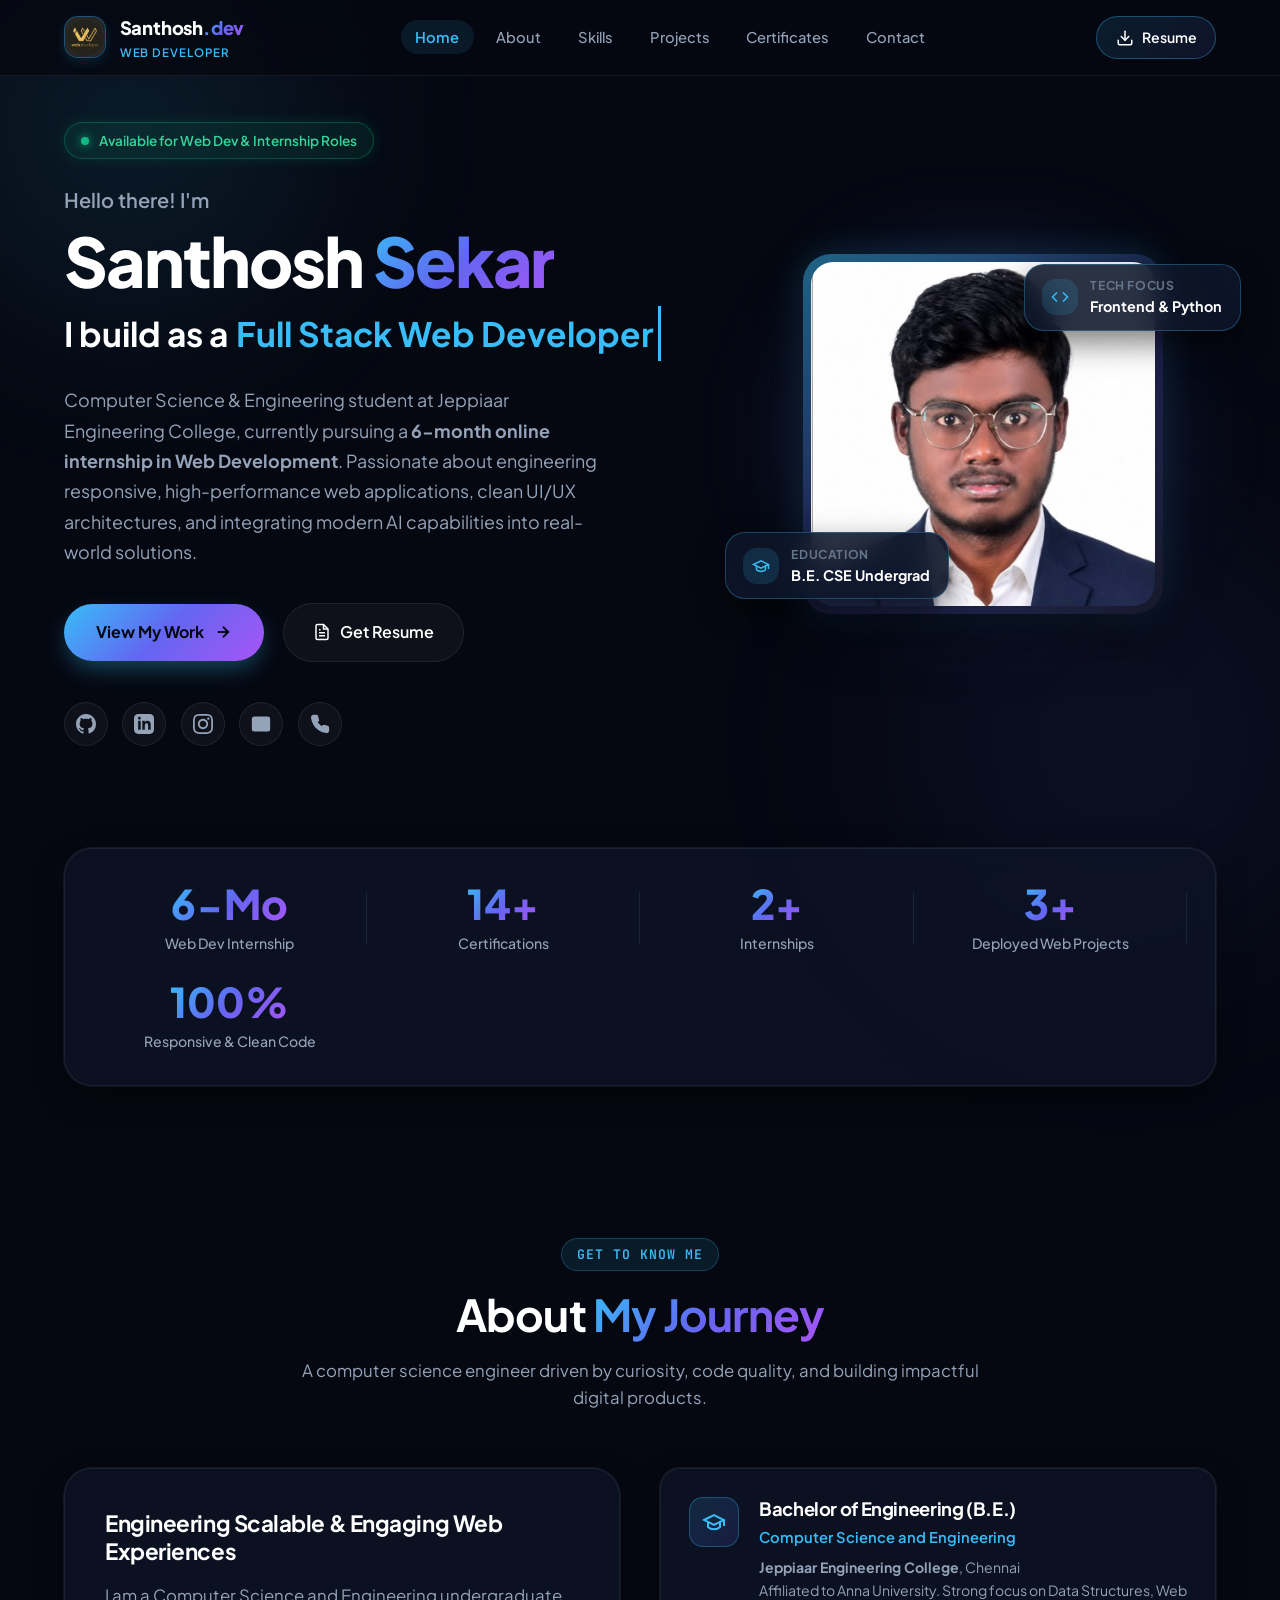
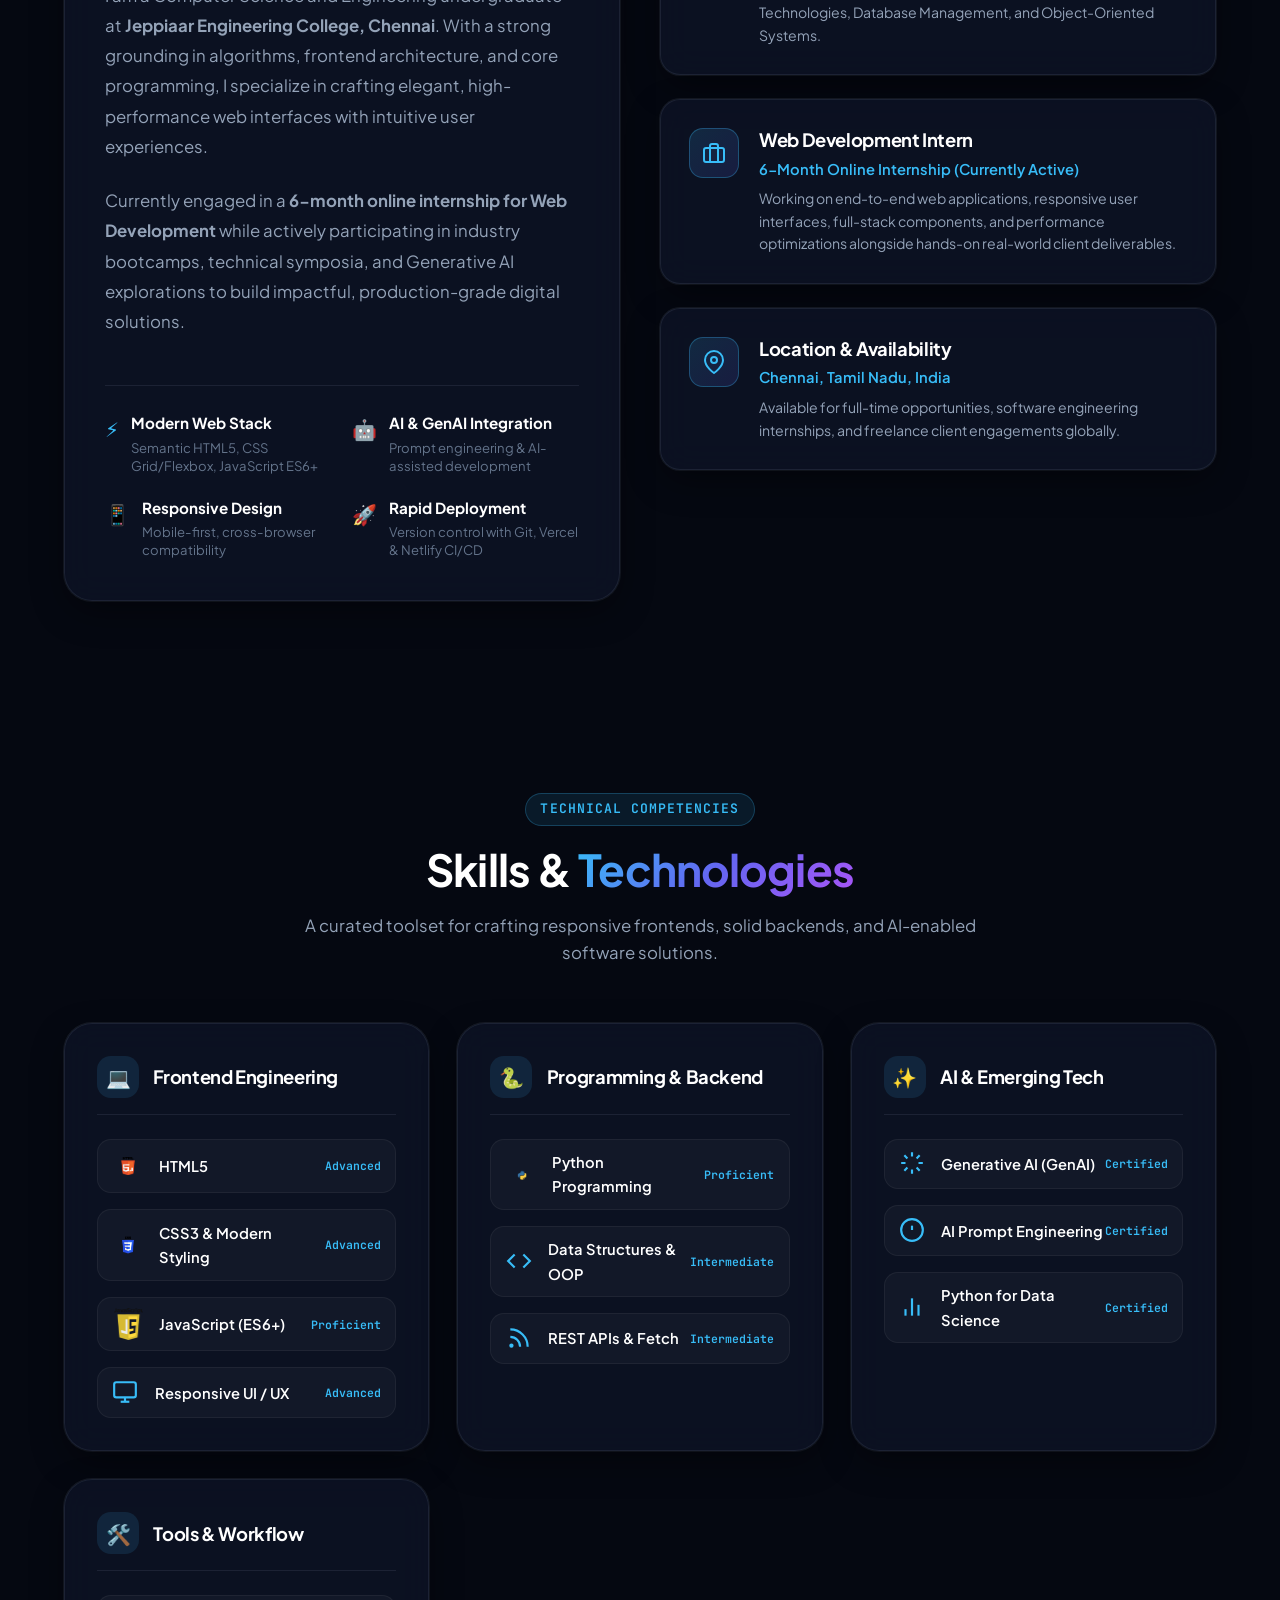
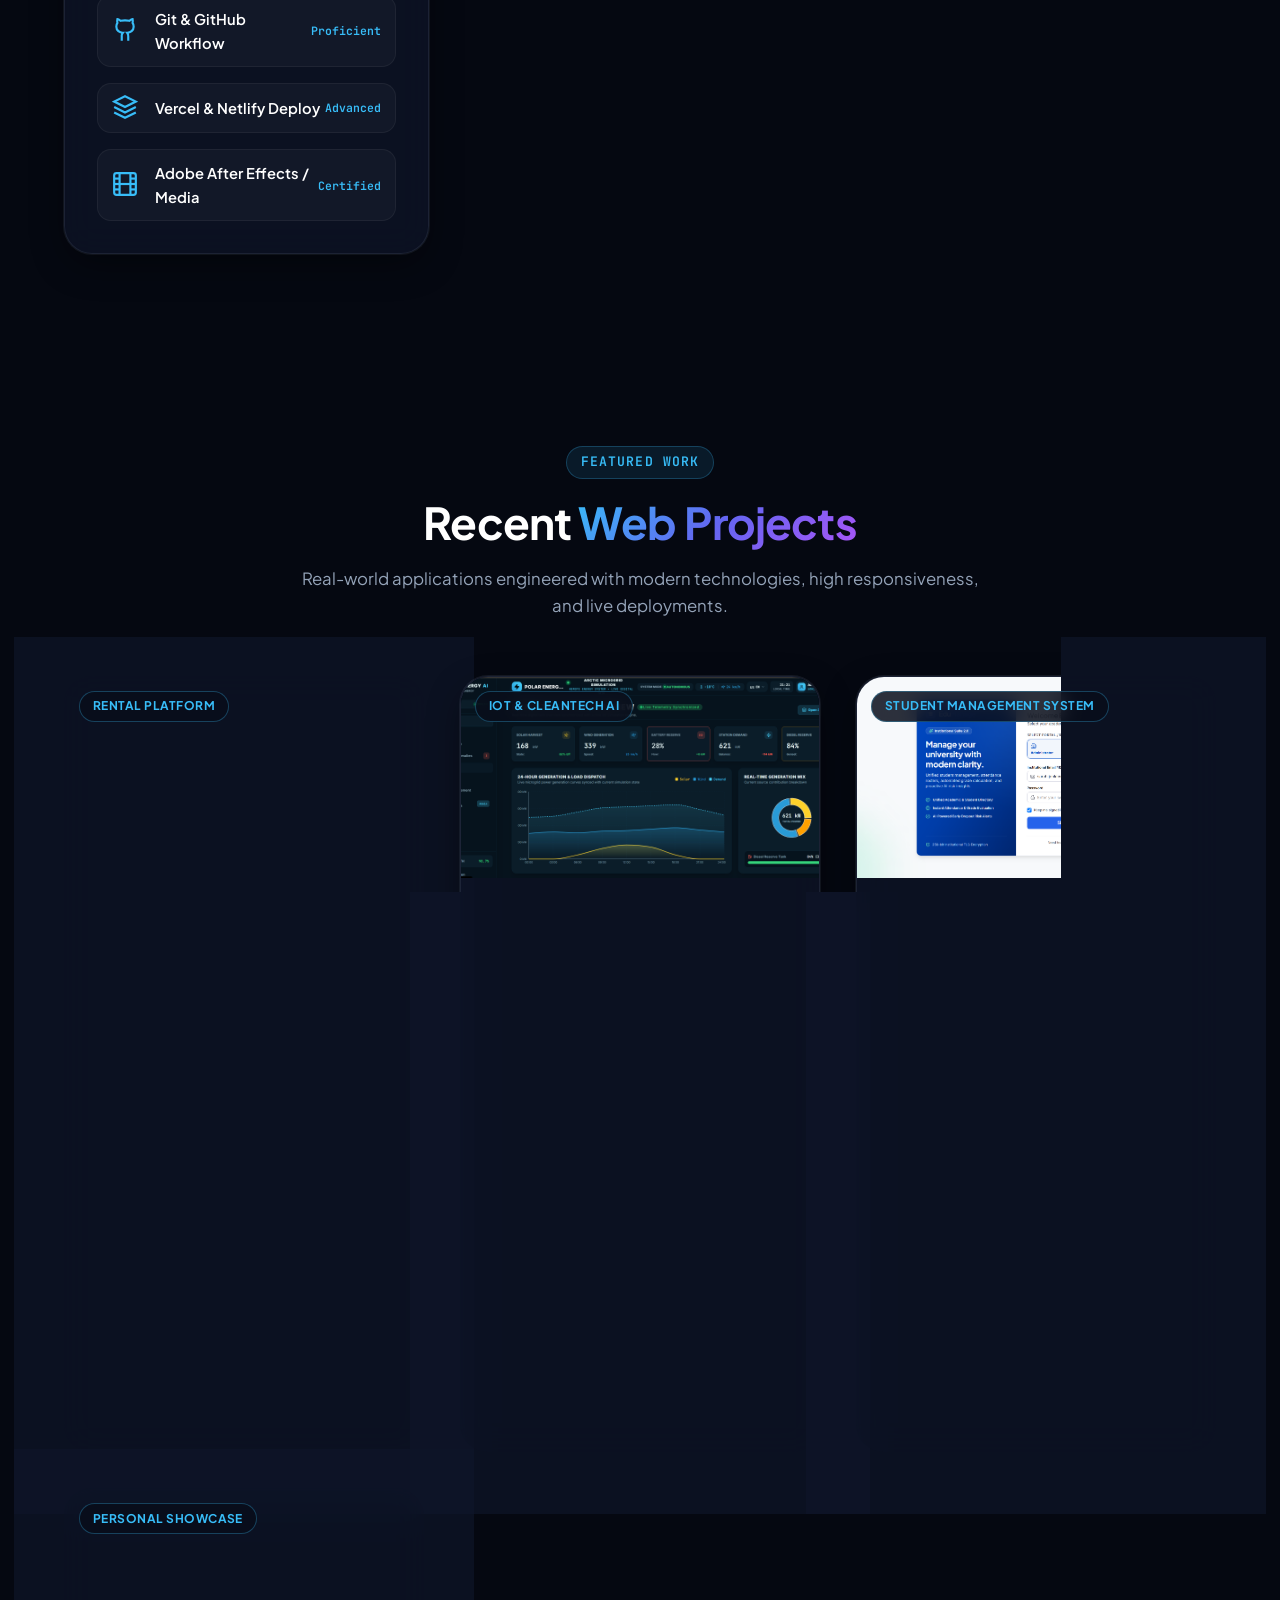
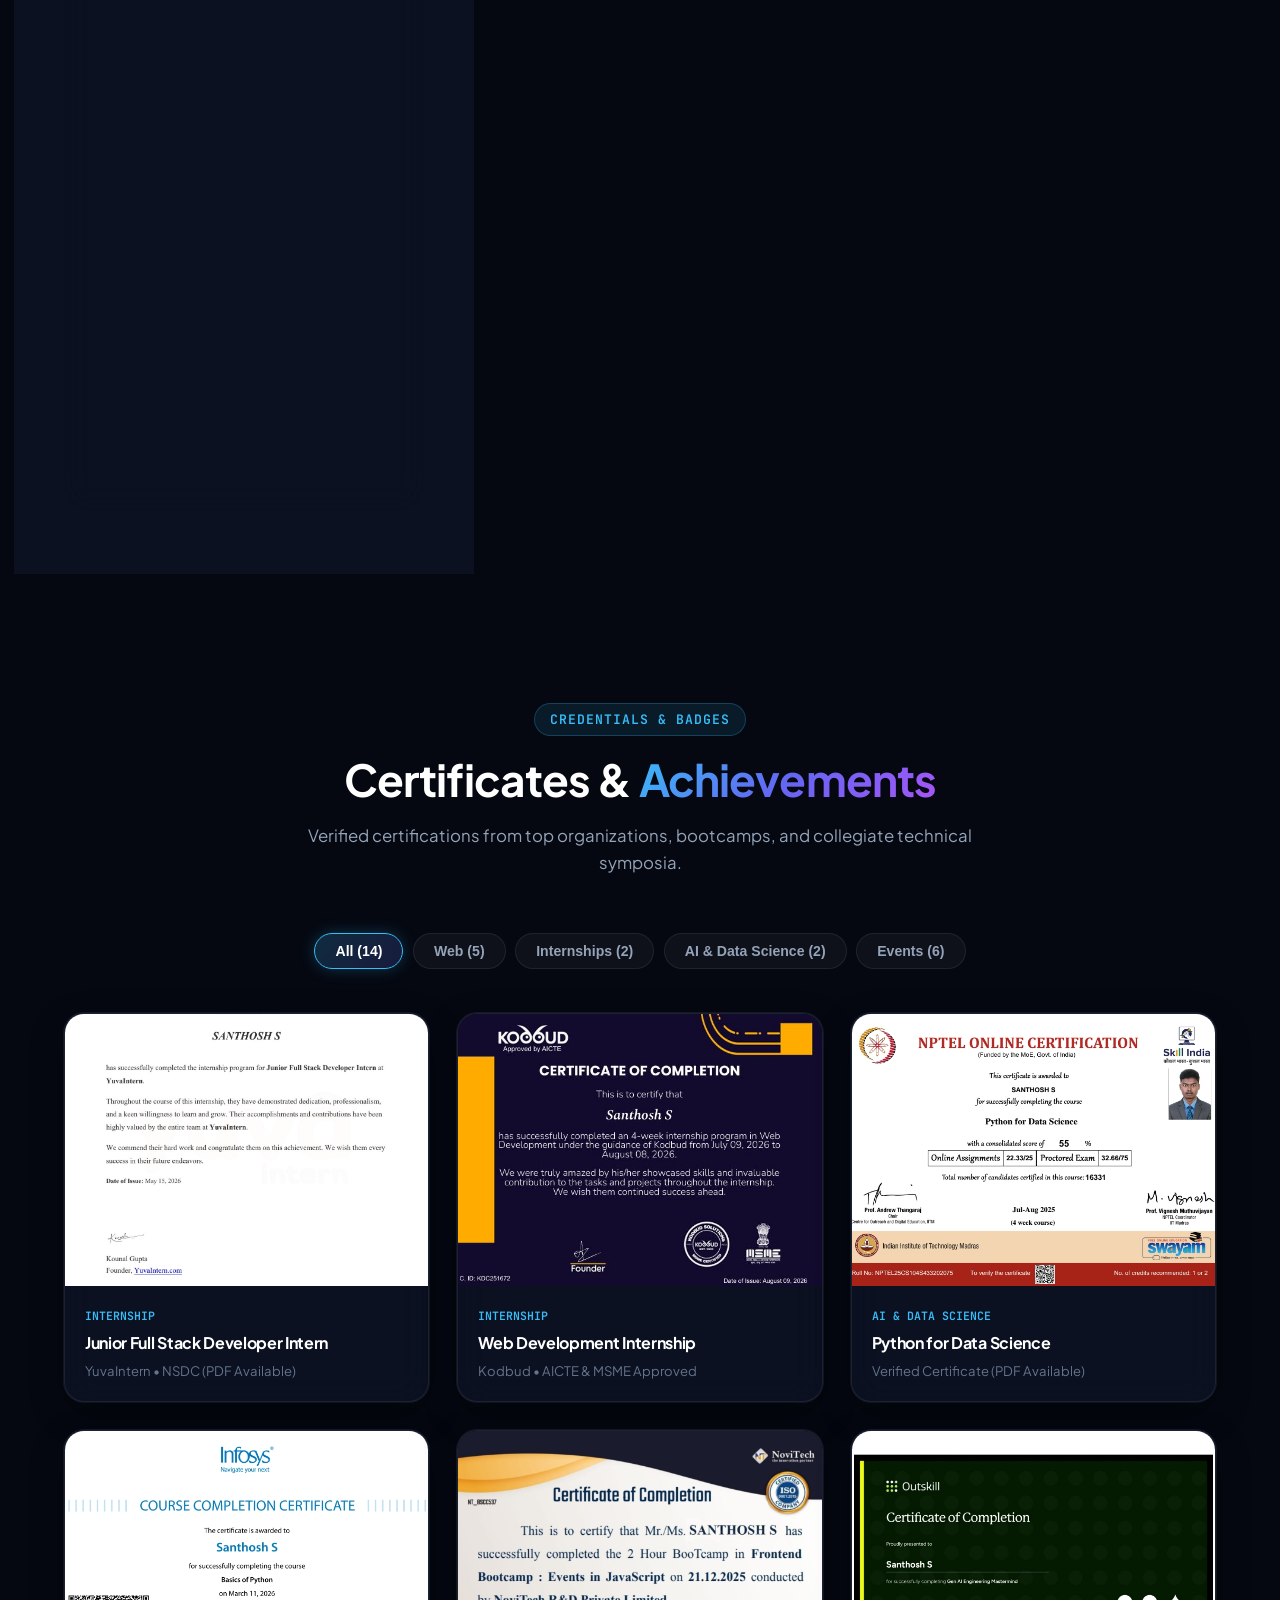
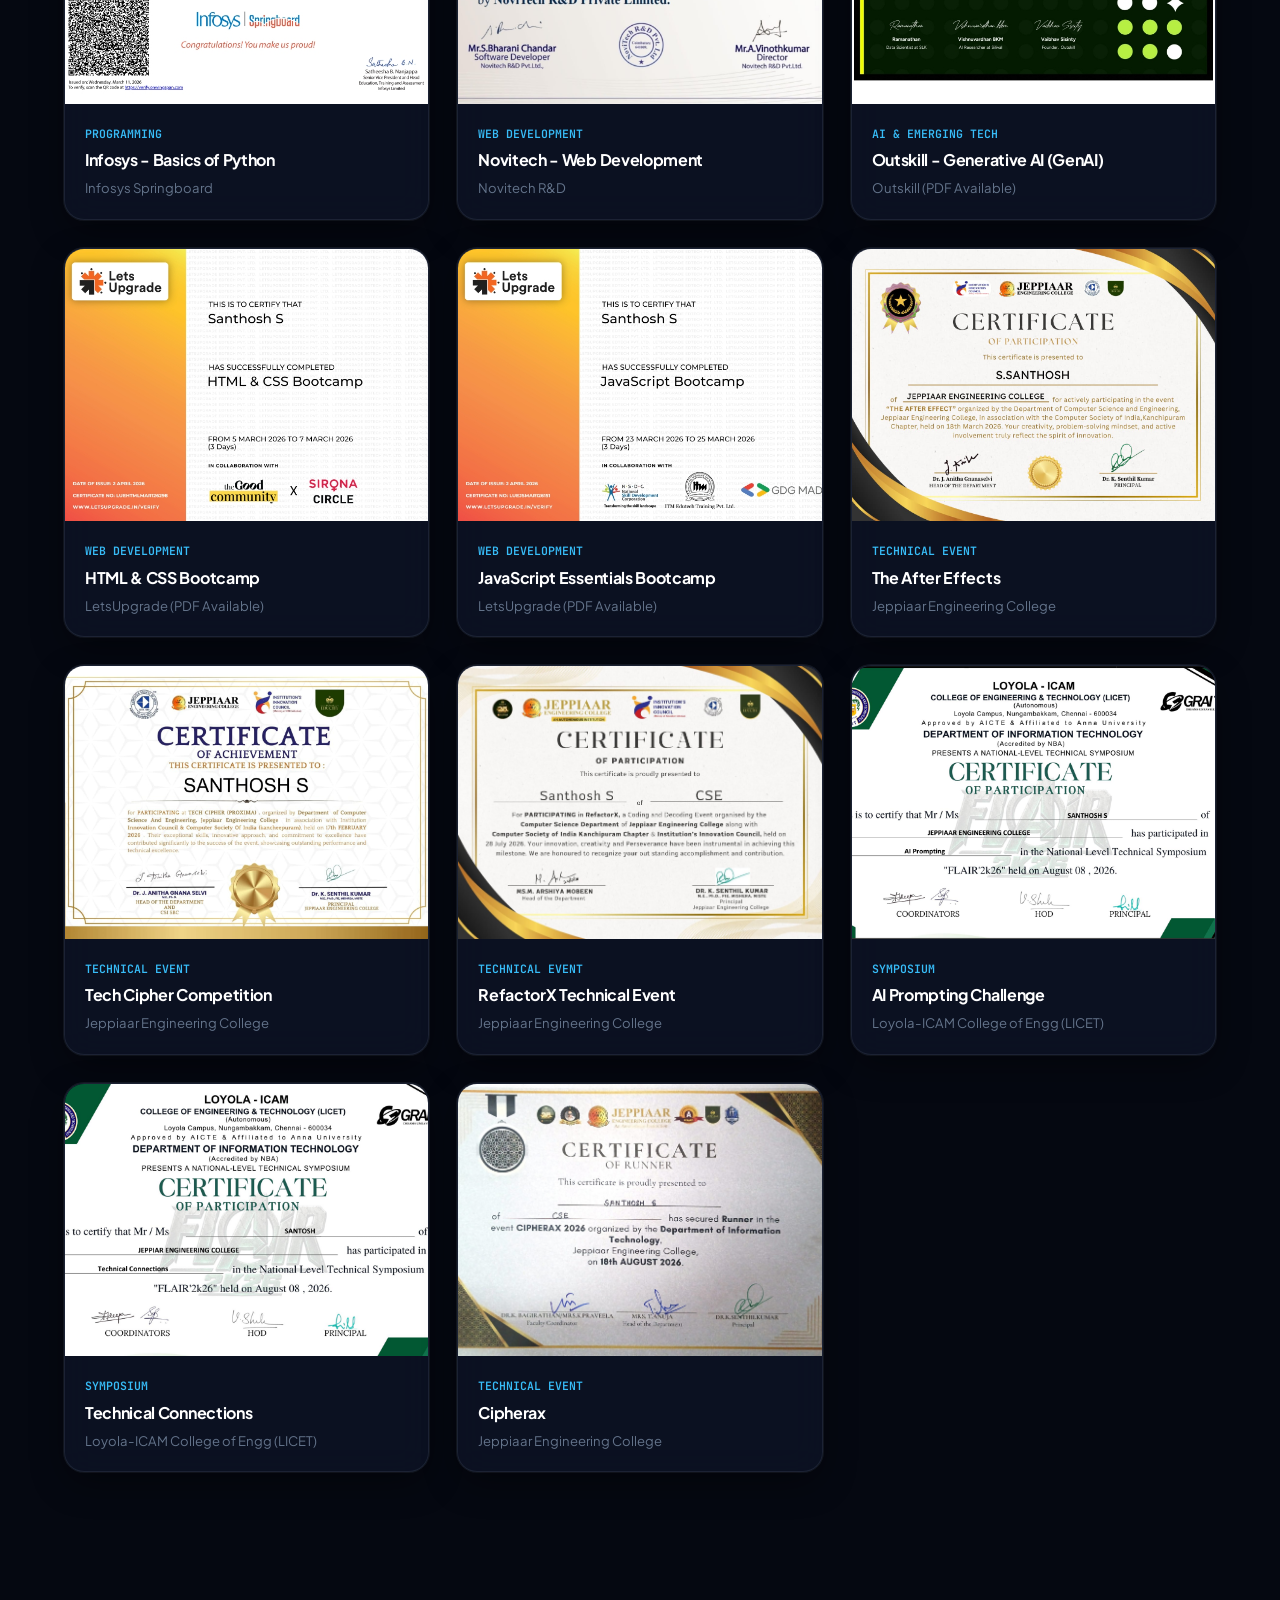
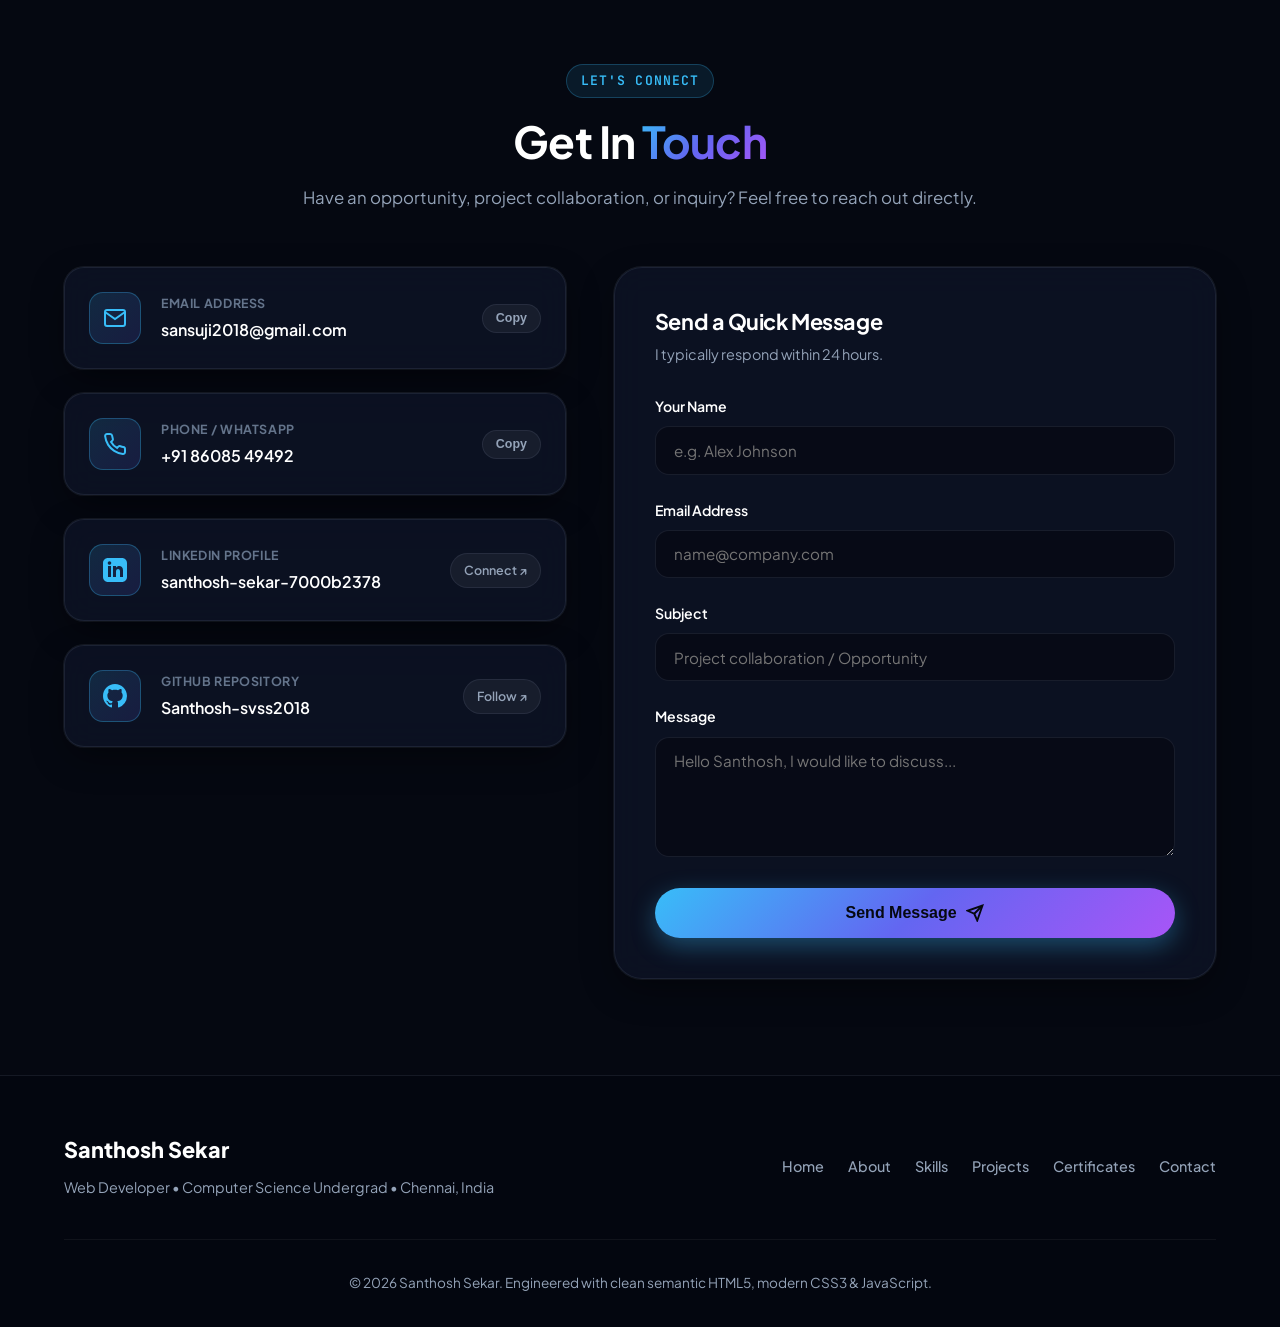
==== commit 8af227e6: "Update tech stack for Student Management System, repository links, and assets" ====
--- a/index.html
+++ b/index.html
@@ -157,7 +157,7 @@
             <div class="photo-halo"></div>
             
             <div class="photo-container">
-              <img src="550 Santhosh.jpg" alt="Santhosh Sekar - Web Developer" class="profile-img">
+              <img src="550 Santhosh-P.jpeg" alt="Santhosh Sekar - Web Developer" class="profile-img">
             </div>
 
             <!-- Floating Badges -->
@@ -198,10 +198,14 @@
           </div>
           <div class="stat-item">
             <span class="stat-number">14+</span>
-            <span class="stat-label">Certifications & Internships</span>
+            <span class="stat-label">Certifications</span>
           </div>
           <div class="stat-item">
-            <span class="stat-number">4+</span>
+            <span class="stat-number">2+</span>
+            <span class="stat-label">Internships</span>
+          </div>
+          <div class="stat-item">
+            <span class="stat-number">3+</span>
             <span class="stat-label">Deployed Web Projects</span>
           </div>
           <div class="stat-item">
@@ -570,39 +574,71 @@
             </div>
           </article>
 
-          <!-- Project 2: Materniring -->
+          <!-- Project 2: Smart Energy Management System for Polar Research Stations -->
           <article class="project-card">
             <div class="project-media-wrap">
-              <span class="project-tag-overlay">Healthcare & Wellness</span>
-              <img src="Screenshot 2026-07-20 224045.png" alt="Materniring Healthcare Support App" class="project-img" loading="lazy">
+              <span class="project-tag-overlay">IoT &amp; CleanTech AI</span>
+              <img src="Screenshot 2026-10-01 212139.png" alt="Smart Energy Management System for Polar Research Stations" class="project-img" loading="lazy">
             </div>
             <div class="project-body">
-              <h3 class="project-title">Materniring - Maternal Healthcare</h3>
+              <h3 class="project-title">Smart Energy Management System for Polar Research Stations</h3>
               <p class="project-desc">
-                A comprehensive maternal healthcare platform engineered to provide mothers with wellness insights, appointment management, health tips, and accessible medical guidance.
+                An intelligent IoT &amp; AI-powered digital twin platform designed for remote polar research stations. Features real-time microgrid telemetry, renewable energy harvest optimization (Solar/Wind/Battery), predictive load dispatch curves, and autonomous anomaly detection.
               </p>
               
               <div class="project-tech-stack">
-                <span class="tech-tag">JavaScript</span>
-                <span class="tech-tag">Modern CSS3</span>
-                <span class="tech-tag">UI/UX Design</span>
-                <span class="tech-tag">Netlify CI/CD</span>
-                <span class="tech-tag">Accessibility</span>
+                <span class="tech-tag">IoT Telemetry</span>
+                <span class="tech-tag">AI Predictive Analytics</span>
+                <span class="tech-tag">Chart.js / Data Viz</span>
+                <span class="tech-tag">Modern JavaScript</span>
+                <span class="tech-tag">Vercel Deployment</span>
               </div>
 
               <div class="project-actions">
-                <a href="https://materniring.netlify.app" target="_blank" rel="noopener noreferrer" class="btn-project-live">
+                <a href="https://polar-l9uq.vercel.app/" target="_blank" rel="noopener noreferrer" class="btn-project-live">
                   <span>Live Demo</span>
                   <svg width="16" height="16" viewBox="0 0 24 24" fill="none" stroke="currentColor" stroke-width="2.5"><path d="M18 13v6a2 2 0 0 1-2 2H5a2 2 0 0 1-2-2V8a2 2 0 0 1 2-2h6"></path><polyline points="15 3 21 3 21 9"></polyline><line x1="10" y1="14" x2="21" y2="3"></line></svg>
                 </a>
-                <a href="https://github.com/Santhosh-svss2018" target="_blank" rel="noopener noreferrer" class="btn-project-source" title="View Source on GitHub" aria-label="GitHub Repository">
+                <a href="https://github.com/Santhosh-svss2018/Polar" target="_blank" rel="noopener noreferrer" class="btn-project-source" title="View Source on GitHub" aria-label="GitHub Repository">
                   <svg width="18" height="18" viewBox="0 0 24 24" fill="none" stroke="currentColor" stroke-width="2"><path d="M9 19c-5 1.5-5-2.5-7-3m14 6v-3.87a3.37 3.37 0 0 0-.94-2.61c3.14-.35 6.44-1.54 6.44-7A5.44 5.44 0 0 0 20 4.77 5.07 5.07 0 0 0 19.91 1S18.73.65 16 2.48a13.38 13.38 0 0 0-7 0C6.27.65 5.09 1 5.09 1A5.07 5.07 0 0 0 5 4.77a5.44 5.44 0 0 0-1.5 3.78c0 5.42 3.3 6.61 6.44 7A3.37 3.37 0 0 0 9 18.13V22"></path></svg>
                 </a>
               </div>
             </div>
           </article>
 
-          <!-- Project 3: Interactive Developer Portfolio -->
+          <!-- Project 3: Student Management System  -->
+          <article class="project-card">
+            <div class="project-media-wrap">
+              <span class="project-tag-overlay">Student Management System</span>
+              <img src="Screenshot 2026-10-05 214136.png" alt="Student Management System" class="project-img" loading="lazy">
+            </div>
+            <div class="project-body">
+              <h3 class="project-title">Student Management System</h3>
+              <p class="project-desc">
+                A modern student management platform designed to help educational institutions efficiently manage students, faculty, attendance, marks, analytics, reports, and AI-powered academic insights through a secure role-based system.
+              </p>
+              
+              <div class="project-tech-stack">
+                <span class="tech-tag">React.js</span>
+                <span class="tech-tag">Tailwind CSS</span>
+                <span class="tech-tag">Vite</span>
+                <span class="tech-tag">Lucide Icons</span>
+                <span class="tech-tag">Vercel Deployment</span>
+              </div>
+
+              <div class="project-actions">
+                <a href="https://student-management-system-virid-three.vercel.app/students" target="_blank" rel="noopener noreferrer" class="btn-project-live">
+                  <span>Live Demo</span>
+                  <svg width="16" height="16" viewBox="0 0 24 24" fill="none" stroke="currentColor" stroke-width="2.5"><path d="M18 13v6a2 2 0 0 1-2 2H5a2 2 0 0 1-2-2V8a2 2 0 0 1 2-2h6"></path><polyline points="15 3 21 3 21 9"></polyline><line x1="10" y1="14" x2="21" y2="3"></line></svg>
+                </a>
+                <a href="https://github.com/Santhosh-svss2018/student-management-system" target="_blank" rel="noopener noreferrer" class="btn-project-source" title="View Source on GitHub" aria-label="GitHub Repository">
+                  <svg width="18" height="18" viewBox="0 0 24 24" fill="none" stroke="currentColor" stroke-width="2"><path d="M9 19c-5 1.5-5-2.5-7-3m14 6v-3.87a3.37 3.37 0 0 0-.94-2.61c3.14-.35 6.44-1.54 6.44-7A5.44 5.44 0 0 0 20 4.77 5.07 5.07 0 0 0 19.91 1S18.73.65 16 2.48a13.38 13.38 0 0 0-7 0C6.27.65 5.09 1 5.09 1A5.07 5.07 0 0 0 5 4.77a5.44 5.44 0 0 0-1.5 3.78c0 5.42 3.3 6.61 6.44 7A3.37 3.37 0 0 0 9 18.13V22"></path></svg>
+                </a>
+              </div>
+            </div>
+          </article>
+
+          <!-- Project 4: Interactive Developer Portfolio -->
           <article class="project-card">
             <div class="project-media-wrap">
               <span class="project-tag-overlay">Personal Showcase</span>
@@ -627,43 +663,14 @@
                   <span>Live Demo</span>
                   <svg width="16" height="16" viewBox="0 0 24 24" fill="none" stroke="currentColor" stroke-width="2.5"><path d="M18 13v6a2 2 0 0 1-2 2H5a2 2 0 0 1-2-2V8a2 2 0 0 1 2-2h6"></path><polyline points="15 3 21 3 21 9"></polyline><line x1="10" y1="14" x2="21" y2="3"></line></svg>
                 </a>
-                <a href="https://github.com/Santhosh-svss2018" target="_blank" rel="noopener noreferrer" class="btn-project-source" title="View Source on GitHub" aria-label="GitHub Repository">
+                <a href="https://github.com/Santhosh-svss2018/Portfolio" target="_blank" rel="noopener noreferrer" class="btn-project-source" title="View Source on GitHub" aria-label="GitHub Repository">
                   <svg width="18" height="18" viewBox="0 0 24 24" fill="none" stroke="currentColor" stroke-width="2"><path d="M9 19c-5 1.5-5-2.5-7-3m14 6v-3.87a3.37 3.37 0 0 0-.94-2.61c3.14-.35 6.44-1.54 6.44-7A5.44 5.44 0 0 0 20 4.77 5.07 5.07 0 0 0 19.91 1S18.73.65 16 2.48a13.38 13.38 0 0 0-7 0C6.27.65 5.09 1 5.09 1A5.07 5.07 0 0 0 5 4.77a5.44 5.44 0 0 0-1.5 3.78c0 5.42 3.3 6.61 6.44 7A3.37 3.37 0 0 0 9 18.13V22"></path></svg>
                 </a>
               </div>
             </div>
           </article>
-                    <!-- Project 4: Smart Energy Management System for Polar Research Stations -->
-          <article class="project-card">
-            <div class="project-media-wrap">
-              <span class="project-tag-overlay">IoT &amp; CleanTech AI</span>
-              <img src="Screenshot 2026-10-01 212139.png" alt="Smart Energy Management System for Polar Research Stations" class="project-img" loading="lazy">
-            </div>
-            <div class="project-body">
-              <h3 class="project-title">Smart Energy Management System for Polar Research Stations</h3>
-              <p class="project-desc">
-                An intelligent IoT &amp; AI-powered digital twin platform designed for remote polar research stations. Features real-time microgrid telemetry, renewable energy harvest optimization (Solar/Wind/Battery), predictive load dispatch curves, and autonomous anomaly detection.
-              </p>
-              
-              <div class="project-tech-stack">
-                <span class="tech-tag">IoT Telemetry</span>
-                <span class="tech-tag">AI Predictive Analytics</span>
-                <span class="tech-tag">Chart.js / Data Viz</span>
-                <span class="tech-tag">Modern JavaScript</span>
-                <span class="tech-tag">Vercel Deployment</span>
-              </div>
-
-              <div class="project-actions">
-                <a href="https://polar-l9uq.vercel.app/" target="_blank" rel="noopener noreferrer" class="btn-project-live">
-                  <span>Live Demo</span>
-                  <svg width="16" height="16" viewBox="0 0 24 24" fill="none" stroke="currentColor" stroke-width="2.5"><path d="M18 13v6a2 2 0 0 1-2 2H5a2 2 0 0 1-2-2V8a2 2 0 0 1 2-2h6"></path><polyline points="15 3 21 3 21 9"></polyline><line x1="10" y1="14" x2="21" y2="3"></line></svg>
-                </a>
-                <a href="https://github.com/Santhosh-svss2018" target="_blank" rel="noopener noreferrer" class="btn-project-source" title="View Source on GitHub" aria-label="GitHub Repository">
-                  <svg width="18" height="18" viewBox="0 0 24 24" fill="none" stroke="currentColor" stroke-width="2"><path d="M9 19c-5 1.5-5-2.5-7-3m14 6v-3.87a3.37 3.37 0 0 0-.94-2.61c3.14-.35 6.44-1.54 6.44-7A5.44 5.44 0 0 0 20 4.77 5.07 5.07 0 0 0 19.91 1S18.73.65 16 2.48a13.38 13.38 0 0 0-7 0C6.27.65 5.09 1 5.09 1A5.07 5.07 0 0 0 5 4.77a5.44 5.44 0 0 0-1.5 3.78c0 5.42 3.3 6.61 6.44 7A3.37 3.37 0 0 0 9 18.13V22"></path></svg>
-                </a>
-              </div>
-            </div>
-          </article>
+          
+          
 
         </div>
       </div>
@@ -683,16 +690,17 @@
         <!-- Filter Navigation -->
         <div class="cert-filters" role="tablist" aria-label="Certificate Categories">
           <button class="cert-filter-btn active" data-filter="all">All (14)</button>
-          <button class="cert-filter-btn" data-filter="web">Web & Internships (7)</button>
+          <button class="cert-filter-btn" data-filter="web">Web (5)</button>
+          <button class="cert-filter-btn" data-filter="internships">Internships (2)</button>
           <button class="cert-filter-btn" data-filter="ai">AI & Data Science (2)</button>
-          <button class="cert-filter-btn" data-filter="events">Hackathons & Events (5)</button>
+          <button class="cert-filter-btn" data-filter="events">Events (6)</button>
         </div>
 
         <!-- Certificates Grid -->
         <div class="certificates-grid">
 
           <!-- 1. YuvaIntern - Junior Full Stack Developer Intern -->
-          <article class="cert-card" data-category="web" data-title="Junior Full Stack Developer Intern" data-issuer="YuvaIntern (Approved by NSDC)" data-img="CompletionLetter-01.jpg" data-pdf="CompletionLetter.pdf">
+          <article class="cert-card" data-category="internships" data-title="Junior Full Stack Developer Intern" data-issuer="YuvaIntern (Approved by NSDC)" data-img="CompletionLetter-01.jpg" data-pdf="CompletionLetter.pdf">
             <div class="cert-img-wrap">
               <img src="CompletionLetter-01.jpg" alt="YuvaIntern Junior Full Stack Developer Internship Certificate" class="cert-img" loading="lazy">
               <div class="cert-preview-overlay">
@@ -708,7 +716,7 @@
           </article>
 
           <!-- 2. Kodbud - Web Development Internship -->
-          <article class="cert-card" data-category="web" data-title="Web Development Internship" data-issuer="Kodbud (Approved by AICTE & MSME)" data-img="1786293041659.jpeg">
+          <article class="cert-card" data-category="internships" data-title="Web Development Internship" data-issuer="Kodbud (Approved by AICTE & MSME)" data-img="1786293041659.jpeg">
             <div class="cert-img-wrap">
               <img src="1786293041659.jpeg" alt="Kodbud Web Development Internship Certificate" class="cert-img" loading="lazy">
               <div class="cert-preview-overlay">
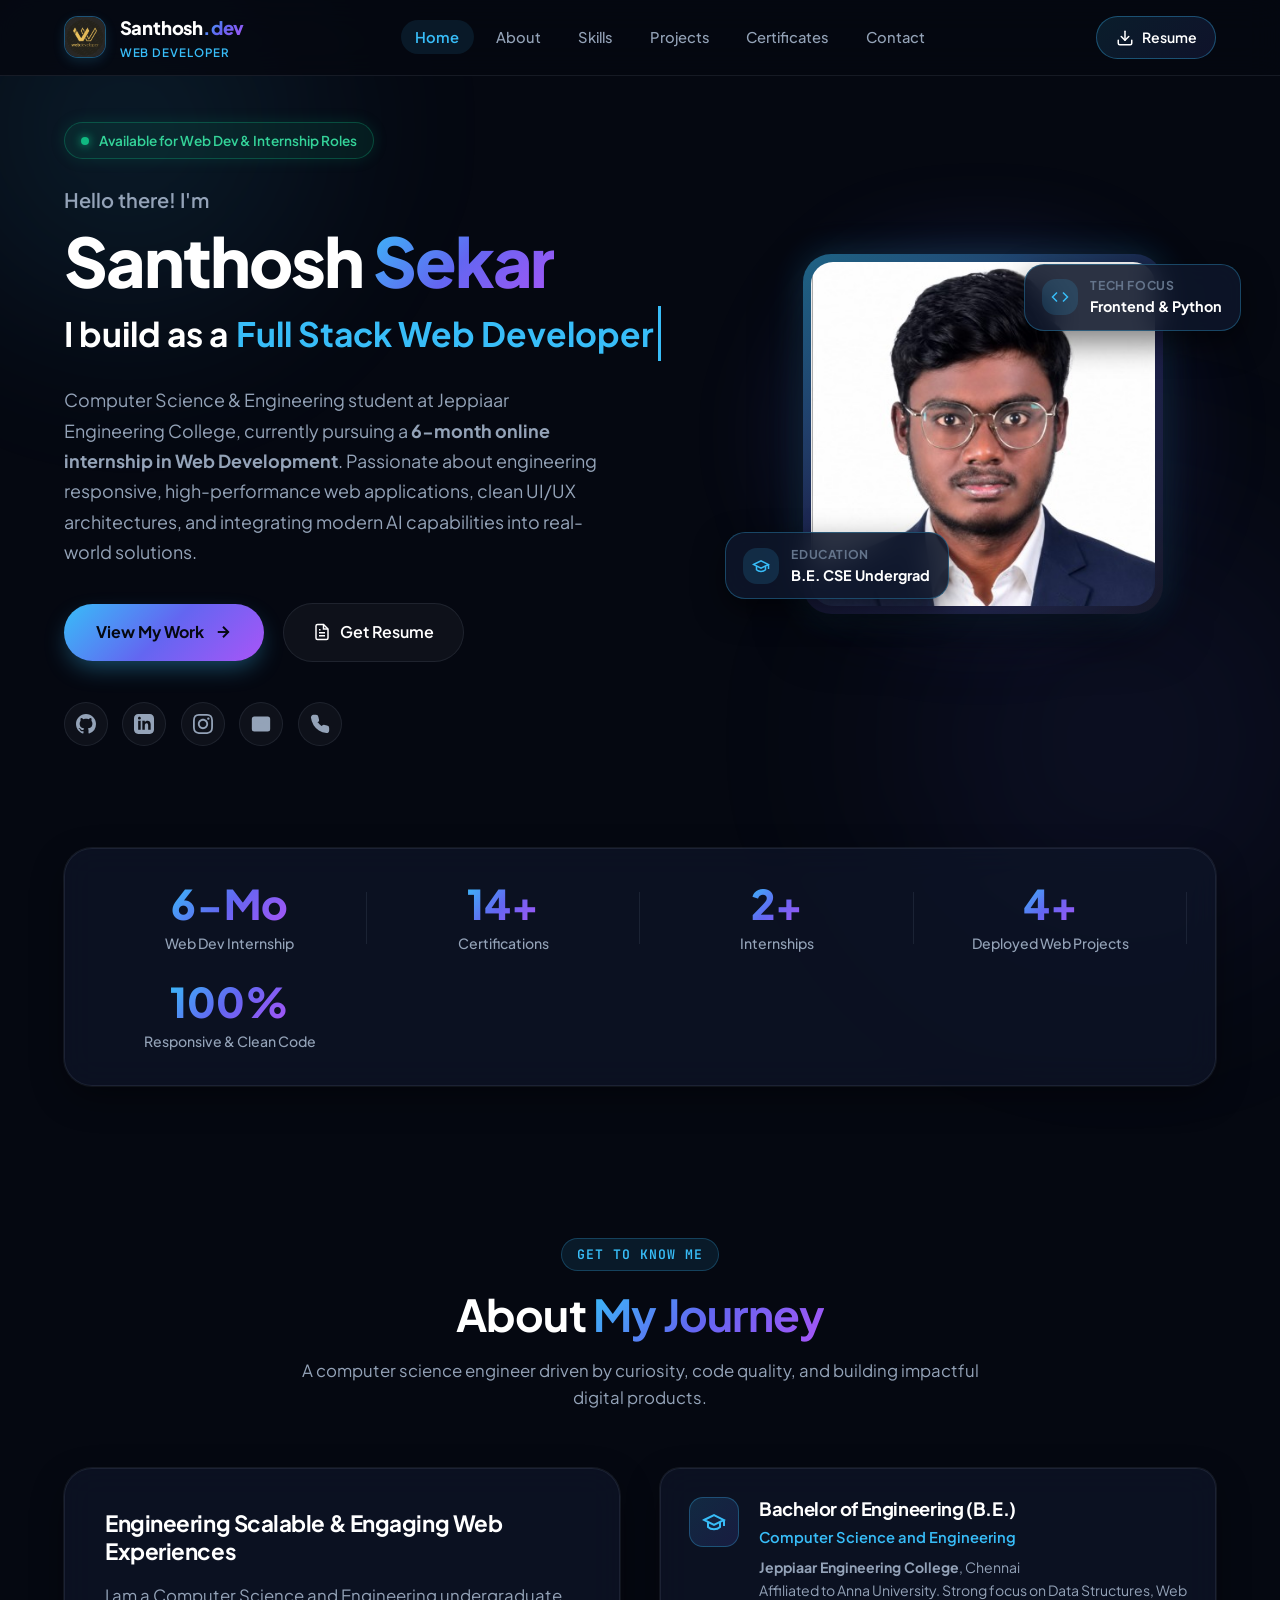
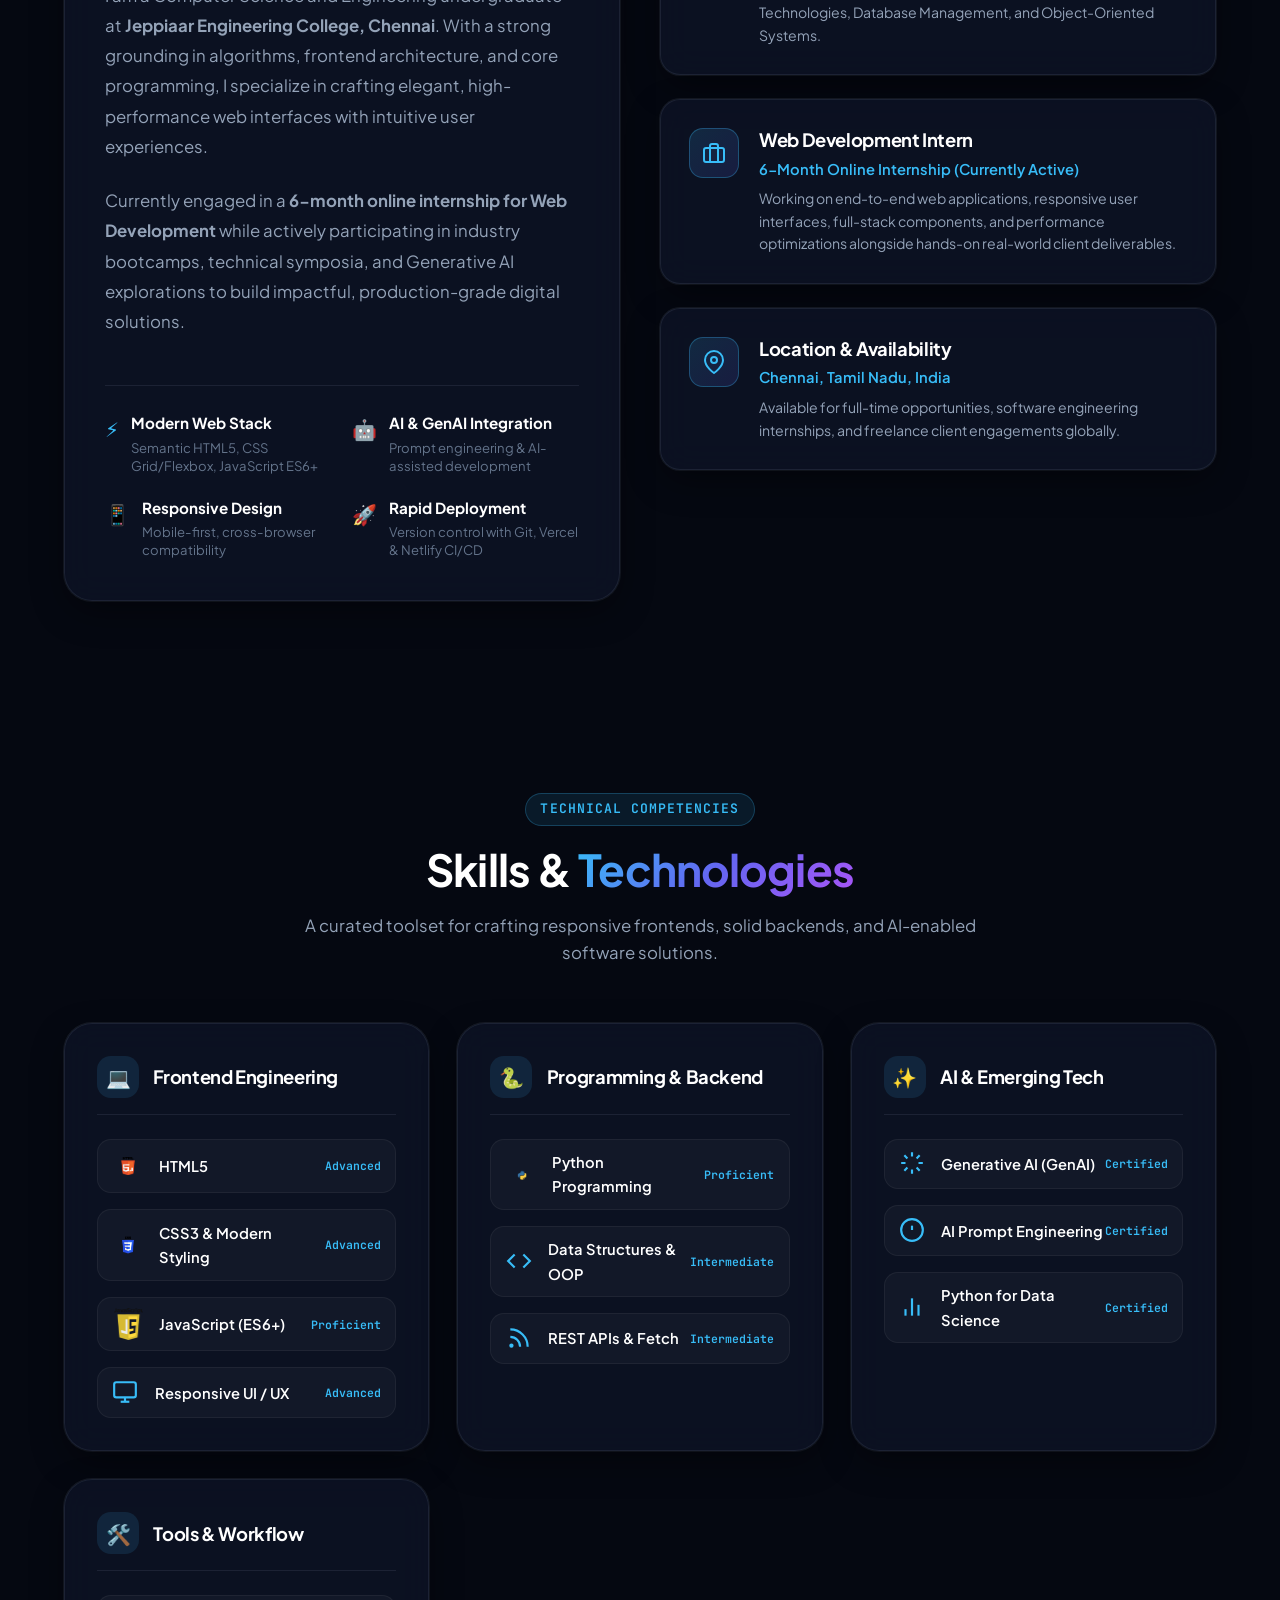
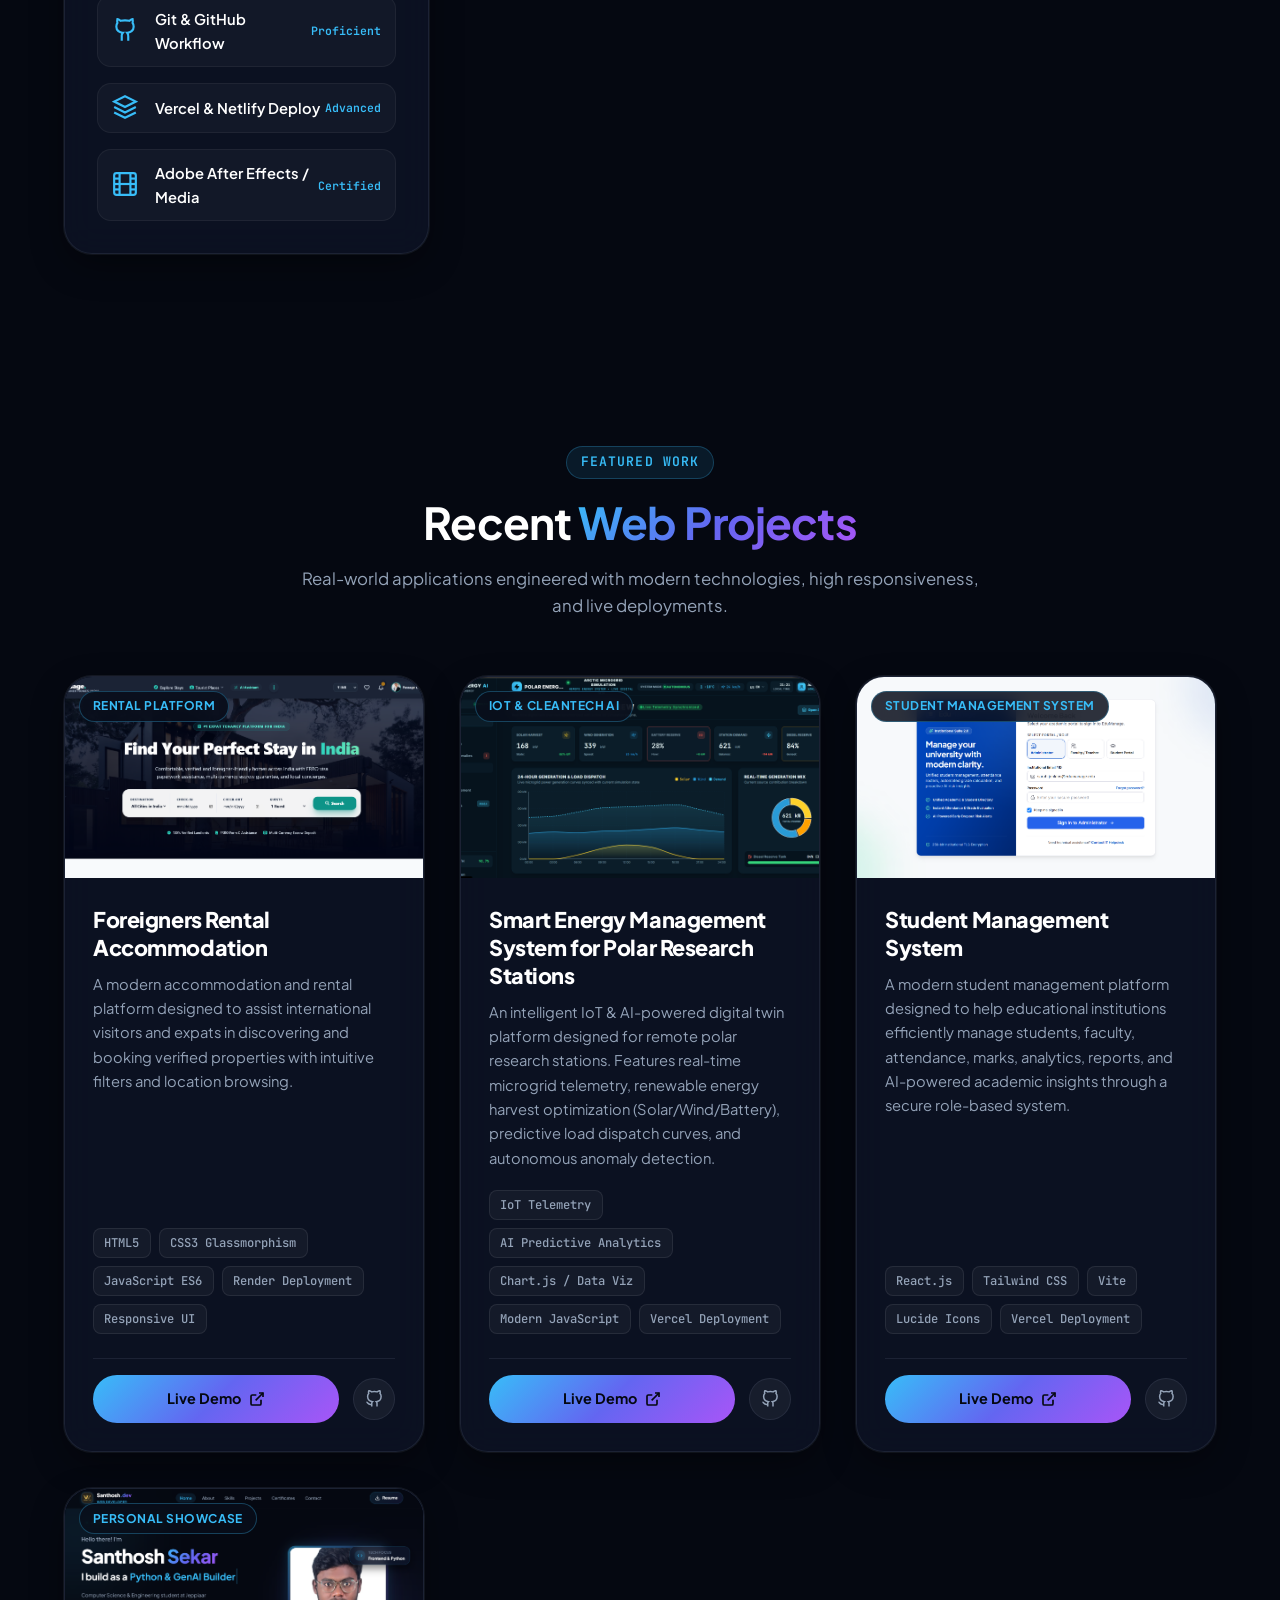
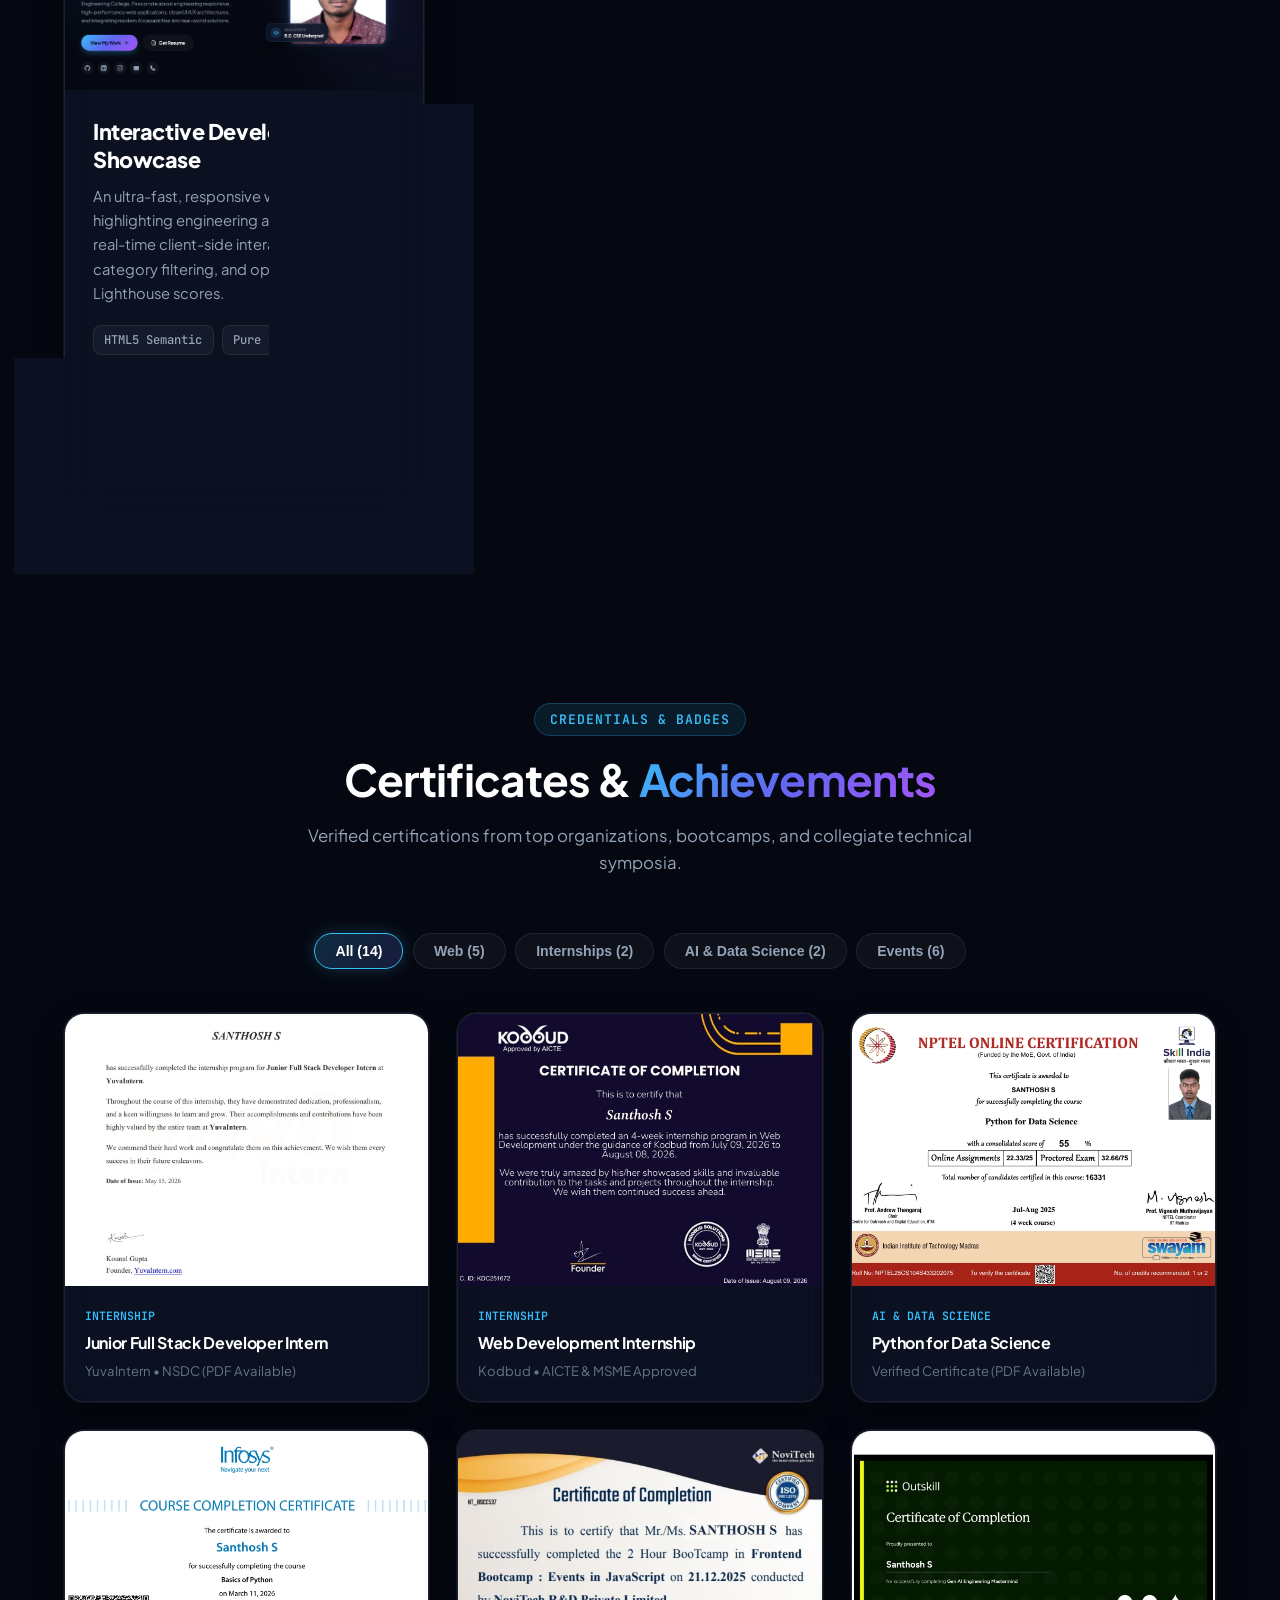
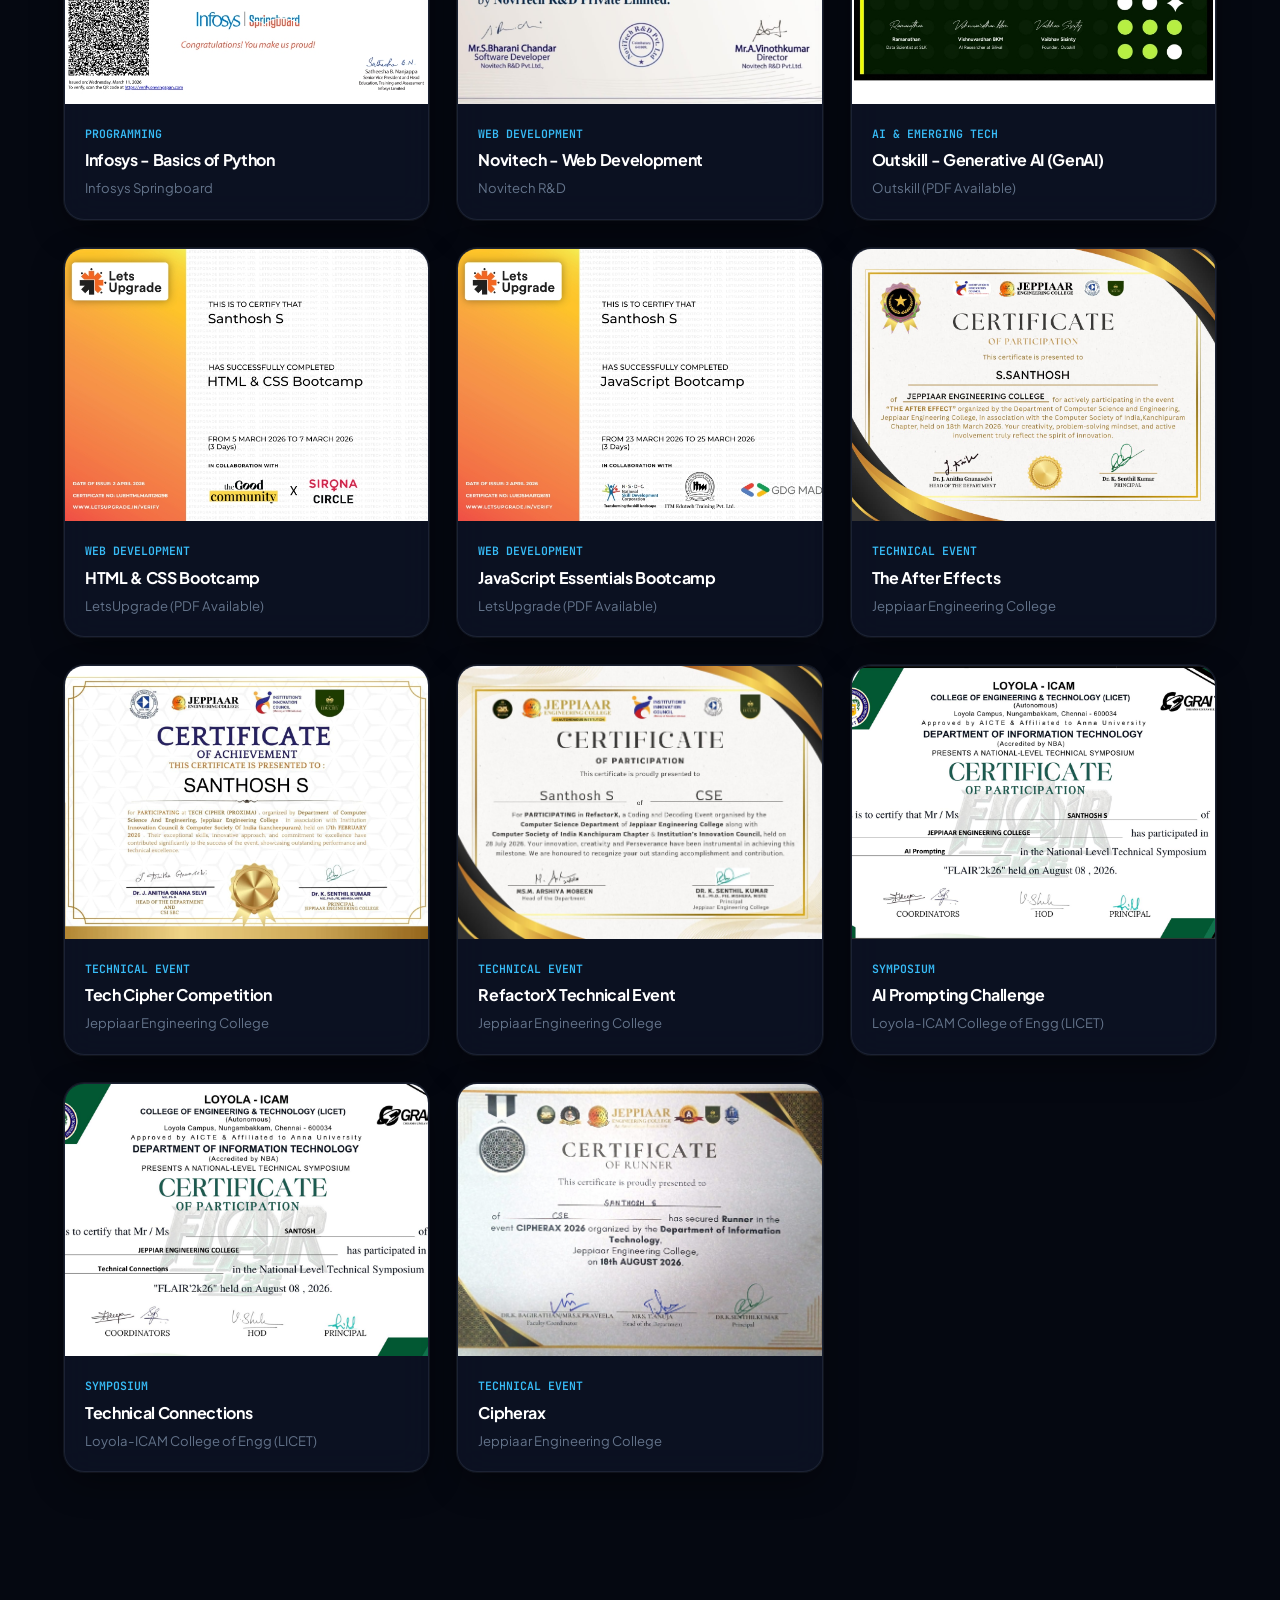
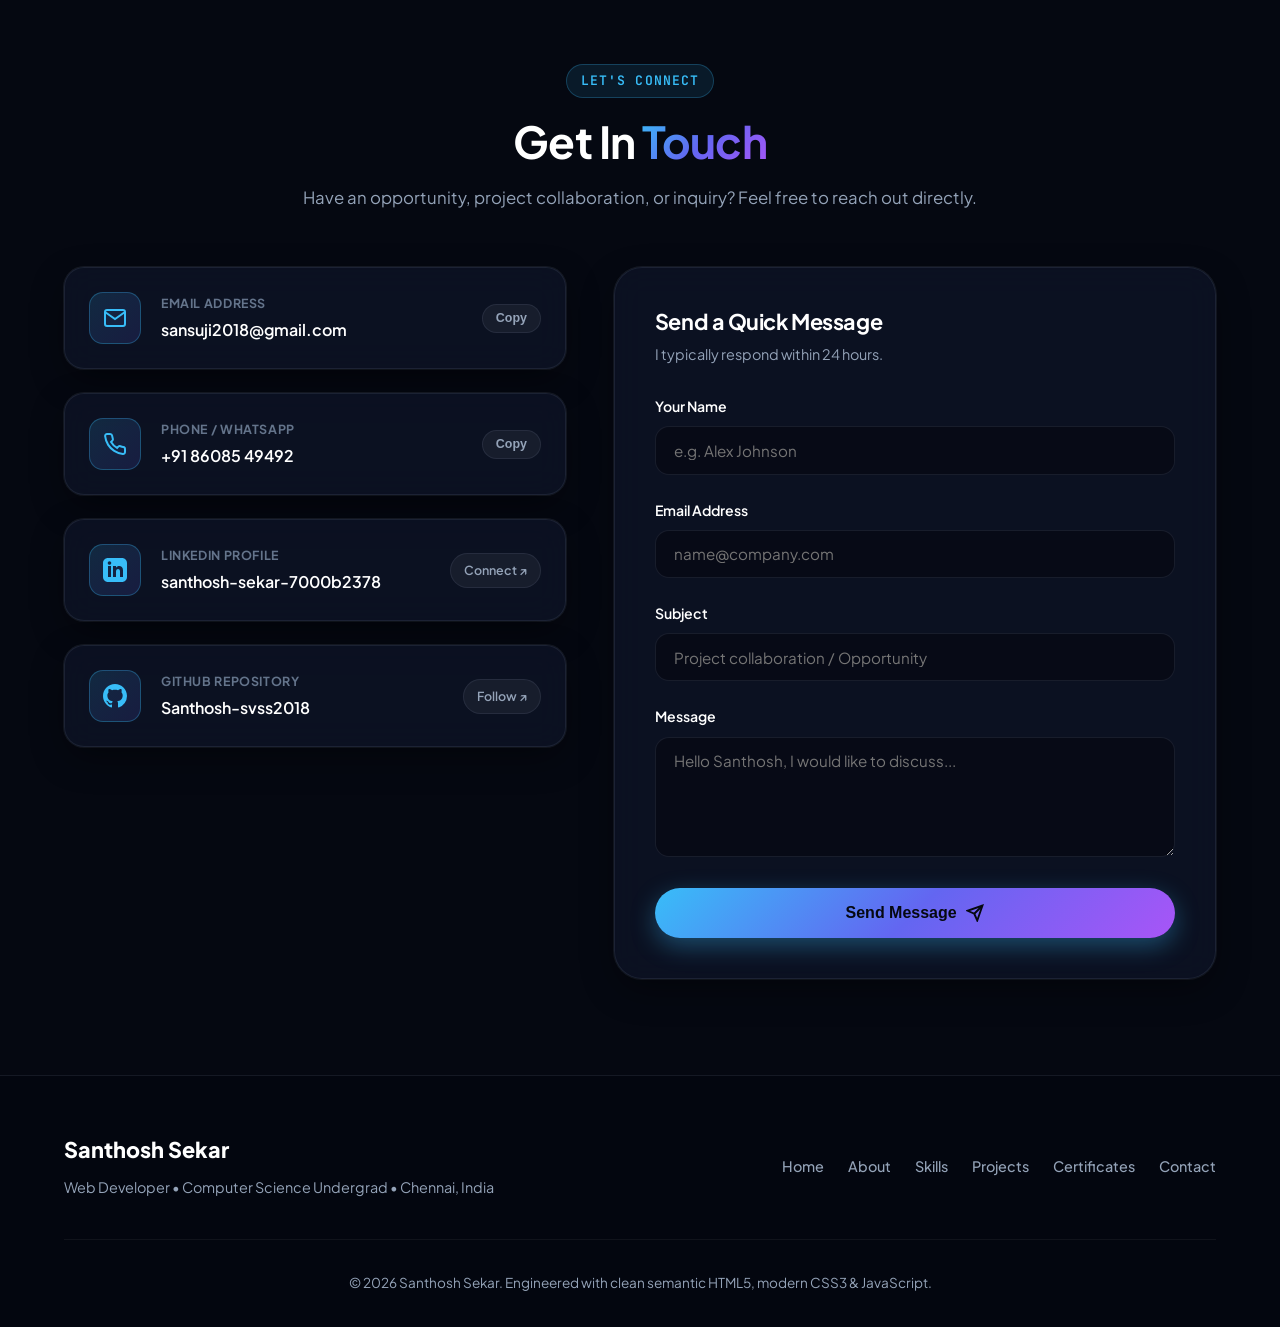
==== commit 1250ee9a: "Updated project" ====
--- a/index.html
+++ b/index.html
@@ -13,7 +13,7 @@
   <meta name="theme-color" content="#050811">
 
   <!-- Favicon -->
-  <link rel="icon" type="image/avif" href="web-developer-logo-template_674356-207.avif">
+  <link rel="icon" type="image/avif" href="files/web-developer-logo-template_674356-207.avif">
 
   <!-- Google Fonts: Plus Jakarta Sans & JetBrains Mono -->
   <link rel="preconnect" href="https://fonts.googleapis.com">
@@ -34,7 +34,7 @@
       <div class="container nav-container">
         <a href="#home" class="nav-brand" aria-label="Santhosh Portfolio Home">
           <div class="brand-icon-box">
-            <img src="web-developer-logo-template_674356-207.avif" alt="Developer Logo" width="42" height="42">
+            <img src="files/web-developer-logo-template_674356-207.avif" alt="Developer Logo" width="42" height="42">
           </div>
           <div class="brand-text">
             <span class="brand-name">Santhosh<span class="gradient-text">.dev</span></span>
@@ -54,7 +54,7 @@
 
         <!-- Navigation Actions -->
         <div class="nav-actions">
-          <a href="Resume.pdf" target="_blank" class="btn-resume-nav" aria-label="Download Resume PDF">
+          <a href="files/Resume.pdf" target="_blank" class="btn-resume-nav" aria-label="Download Resume PDF">
             <svg width="18" height="18" viewBox="0 0 24 24" fill="none" stroke="currentColor" stroke-width="2" stroke-linecap="round" stroke-linejoin="round">
               <path d="M21 15v4a2 2 0 0 1-2 2H5a2 2 0 0 1-2-2v-4"></path>
               <polyline points="7 10 12 15 17 10"></polyline>
@@ -111,7 +111,7 @@
                 </svg>
               </a>
 
-              <a href="Resume.pdf" target="_blank" class="btn-secondary">
+              <a href="files/Resume.pdf" target="_blank" class="btn-secondary">
                 <svg width="18" height="18" viewBox="0 0 24 24" fill="none" stroke="currentColor" stroke-width="2">
                   <path d="M14 2H6a2 2 0 0 0-2 2v16a2 2 0 0 0 2 2h12a2 2 0 0 0 2-2V8z"></path>
                   <polyline points="14 2 14 8 20 8"></polyline>
@@ -157,7 +157,7 @@
             <div class="photo-halo"></div>
             
             <div class="photo-container">
-              <img src="550 Santhosh-P.jpeg" alt="Santhosh Sekar - Web Developer" class="profile-img">
+              <img src="files/550 Santhosh-P.jpeg" alt="Santhosh Sekar - Web Developer" class="profile-img">
             </div>
 
             <!-- Floating Badges -->
@@ -205,7 +205,7 @@
             <span class="stat-label">Internships</span>
           </div>
           <div class="stat-item">
-            <span class="stat-number">3+</span>
+            <span class="stat-number">4+</span>
             <span class="stat-label">Deployed Web Projects</span>
           </div>
           <div class="stat-item">
@@ -349,7 +349,7 @@
             </div>
             <div class="skill-pills-list">
               <div class="skill-pill-item">
-                <img src="html5-logo-image-logo-html-7.png" alt="HTML5" class="skill-icon-img" loading="lazy">
+                <img src="files/html5-logo-image-logo-html-7.png" alt="HTML5" class="skill-icon-img" loading="lazy">
                 <div class="skill-info">
                   <div class="skill-name">
                     <span>HTML5</span>
@@ -359,7 +359,7 @@
               </div>
 
               <div class="skill-pill-item">
-                <img src="CSS-Logo-2011.png" alt="CSS3" class="skill-icon-img" loading="lazy">
+                <img src="files/CSS-Logo-2011.png" alt="CSS3" class="skill-icon-img" loading="lazy">
                 <div class="skill-info">
                   <div class="skill-name">
                     <span>CSS3 & Modern Styling</span>
@@ -369,7 +369,7 @@
               </div>
 
               <div class="skill-pill-item">
-                <img src="png-javascript-badge-picture-8.png" alt="JavaScript" class="skill-icon-img" loading="lazy">
+                <img src="files/png-javascript-badge-picture-8.png" alt="JavaScript" class="skill-icon-img" loading="lazy">
                 <div class="skill-info">
                   <div class="skill-name">
                     <span>JavaScript (ES6+)</span>
@@ -400,7 +400,7 @@
             </div>
             <div class="skill-pills-list">
               <div class="skill-pill-item">
-                <img src="Python-Logo-PNG-Image.png" alt="Python" class="skill-icon-img" loading="lazy">
+                <img src="files/Python-Logo-PNG-Image.png" alt="Python" class="skill-icon-img" loading="lazy">
                 <div class="skill-info">
                   <div class="skill-name">
                     <span>Python Programming</span>
@@ -546,7 +546,7 @@
           <article class="project-card">
             <div class="project-media-wrap">
               <span class="project-tag-overlay">Rental Platform</span>
-              <img src="Screenshot 2026-07-26 192733.png" alt="Foreigners Rental Accommodation Web App" class="project-img" loading="lazy">
+              <img src="files/Screenshot 2026-07-26 192733.png" alt="Foreigners Rental Accommodation Web App" class="project-img" loading="lazy">
             </div>
             <div class="project-body">
               <h3 class="project-title">Foreigners Rental Accommodation</h3>
@@ -578,7 +578,7 @@
           <article class="project-card">
             <div class="project-media-wrap">
               <span class="project-tag-overlay">IoT &amp; CleanTech AI</span>
-              <img src="Screenshot 2026-10-01 212139.png" alt="Smart Energy Management System for Polar Research Stations" class="project-img" loading="lazy">
+              <img src="files/Screenshot 2026-10-01 212139.png" alt="Smart Energy Management System for Polar Research Stations" class="project-img" loading="lazy">
             </div>
             <div class="project-body">
               <h3 class="project-title">Smart Energy Management System for Polar Research Stations</h3>
@@ -610,7 +610,7 @@
           <article class="project-card">
             <div class="project-media-wrap">
               <span class="project-tag-overlay">Student Management System</span>
-              <img src="Screenshot 2026-10-05 214136.png" alt="Student Management System" class="project-img" loading="lazy">
+              <img src="files/Screenshot 2026-10-05 214136.png" alt="Student Management System" class="project-img" loading="lazy">
             </div>
             <div class="project-body">
               <h3 class="project-title">Student Management System</h3>
@@ -642,7 +642,7 @@
           <article class="project-card">
             <div class="project-media-wrap">
               <span class="project-tag-overlay">Personal Showcase</span>
-              <img src="portflio.sc.png" alt="Interactive Portfolio Platform" class="project-img" loading="lazy">
+              <img src="files/portflio.sc.png" alt="Interactive Portfolio Platform" class="project-img" loading="lazy">
             </div>
             <div class="project-body">
               <h3 class="project-title">Interactive Developer Showcase</h3>
@@ -700,9 +700,9 @@
         <div class="certificates-grid">
 
           <!-- 1. YuvaIntern - Junior Full Stack Developer Intern -->
-          <article class="cert-card" data-category="internships" data-title="Junior Full Stack Developer Intern" data-issuer="YuvaIntern (Approved by NSDC)" data-img="CompletionLetter-01.jpg" data-pdf="CompletionLetter.pdf">
-            <div class="cert-img-wrap">
-              <img src="CompletionLetter-01.jpg" alt="YuvaIntern Junior Full Stack Developer Internship Certificate" class="cert-img" loading="lazy">
+          <article class="cert-card" data-category="internships" data-title="Junior Full Stack Developer Intern" data-issuer="YuvaIntern (Approved by NSDC)" data-img="files/CompletionLetter-01.jpg" data-pdf="files/CompletionLetter.pdf">
+            <div class="cert-img-wrap">
+              <img src="files/CompletionLetter-01.jpg" alt="YuvaIntern Junior Full Stack Developer Internship Certificate" class="cert-img" loading="lazy">
               <div class="cert-preview-overlay">
                 <div class="cert-preview-icon">🔍</div>
                 <span>Click to Preview</span>
@@ -716,9 +716,9 @@
           </article>
 
           <!-- 2. Kodbud - Web Development Internship -->
-          <article class="cert-card" data-category="internships" data-title="Web Development Internship" data-issuer="Kodbud (Approved by AICTE & MSME)" data-img="1786293041659.jpeg">
-            <div class="cert-img-wrap">
-              <img src="1786293041659.jpeg" alt="Kodbud Web Development Internship Certificate" class="cert-img" loading="lazy">
+          <article class="cert-card" data-category="internships" data-title="Web Development Internship" data-issuer="Kodbud (Approved by AICTE & MSME)" data-img="files/1786293041659.jpeg">
+            <div class="cert-img-wrap">
+              <img src="files/1786293041659.jpeg" alt="Kodbud Web Development Internship Certificate" class="cert-img" loading="lazy">
               <div class="cert-preview-overlay">
                 <div class="cert-preview-icon">🔍</div>
                 <span>Click to Preview</span>
@@ -732,9 +732,9 @@
           </article>
           
           <!-- 1. Python for Data Science -->
-          <article class="cert-card" data-category="ai" data-title="Python for Data Science" data-issuer="Certification Partner" data-img="Python for Data Science-01.jpg" data-pdf="Python for Data Science.pdf">
-            <div class="cert-img-wrap">
-              <img src="Python for Data Science-01.jpg" alt="Python for Data Science Certificate" class="cert-img" loading="lazy">
+          <article class="cert-card" data-category="ai" data-title="Python for Data Science" data-issuer="Certification Partner" data-img="files/Python for Data Science-01.jpg" data-pdf="files/Python for Data Science.pdf">
+            <div class="cert-img-wrap">
+              <img src="files/Python for Data Science-01.jpg" alt="Python for Data Science Certificate" class="cert-img" loading="lazy">
               <div class="cert-preview-overlay">
                 <div class="cert-preview-icon">🔍</div>
                 <span>Click to Preview</span>
@@ -748,9 +748,9 @@
           </article>
 
           <!-- 2. Infosys - Basics of Python -->
-          <article class="cert-card" data-category="web" data-title="Basics of Python" data-issuer="Infosys Springboard" data-img="infosys-Basics of python-01.jpg">
-            <div class="cert-img-wrap">
-              <img src="infosys-Basics of python-01.jpg" alt="Infosys Basics of Python Certificate" class="cert-img" loading="lazy">
+          <article class="cert-card" data-category="web" data-title="Basics of Python" data-issuer="Infosys Springboard" data-img="files/infosys-Basics of python-01.jpg">
+            <div class="cert-img-wrap">
+              <img src="files/infosys-Basics of python-01.jpg" alt="Infosys Basics of Python Certificate" class="cert-img" loading="lazy">
               <div class="cert-preview-overlay">
                 <div class="cert-preview-icon">🔍</div>
                 <span>Click to Preview</span>
@@ -764,9 +764,9 @@
           </article>
 
           <!-- 3. Novitech - Web Development -->
-          <article class="cert-card" data-category="web" data-title="Web Development" data-issuer="Novitech R&D" data-img="novitech.jpeg">
-            <div class="cert-img-wrap">
-              <img src="novitech.jpeg" alt="Novitech Web Development Certificate" class="cert-img" loading="lazy">
+          <article class="cert-card" data-category="web" data-title="Web Development" data-issuer="Novitech R&D" data-img="files/novitech.jpeg">
+            <div class="cert-img-wrap">
+              <img src="files/novitech.jpeg" alt="Novitech Web Development Certificate" class="cert-img" loading="lazy">
               <div class="cert-preview-overlay">
                 <div class="cert-preview-icon">🔍</div>
                 <span>Click to Preview</span>
@@ -780,9 +780,9 @@
           </article>
 
           <!-- 4. Outskill GenAI -->
-          <article class="cert-card" data-category="ai" data-title="Generative AI (GenAI)" data-issuer="Outskill" data-img="Outskill GenAI-01.jpg" data-pdf="Outskill GenAI.pdf">
-            <div class="cert-img-wrap">
-              <img src="Outskill GenAI-01.jpg" alt="Outskill GenAI Certificate" class="cert-img" loading="lazy">
+          <article class="cert-card" data-category="ai" data-title="Generative AI (GenAI)" data-issuer="Outskill" data-img="files/Outskill GenAI-01.jpg" data-pdf="files/Outskill GenAI.pdf">
+            <div class="cert-img-wrap">
+              <img src="files/Outskill GenAI-01.jpg" alt="Outskill GenAI Certificate" class="cert-img" loading="lazy">
               <div class="cert-preview-overlay">
                 <div class="cert-preview-icon">🔍</div>
                 <span>Click to Preview</span>
@@ -796,9 +796,9 @@
           </article>
 
           <!-- 5. LetsUpgrade HTML & CSS Bootcamp -->
-          <article class="cert-card" data-category="web" data-title="HTML & CSS Bootcamp" data-issuer="LetsUpgrade" data-img="Lets-Upgrade HTML&CSS Bootcamp-01.jpg" data-pdf="Lets-Upgrade HTML&CSS Bootcamp.pdf">
-            <div class="cert-img-wrap">
-              <img src="Lets-Upgrade HTML&CSS Bootcamp-01.jpg" alt="LetsUpgrade HTML & CSS Bootcamp" class="cert-img" loading="lazy">
+          <article class="cert-card" data-category="web" data-title="HTML & CSS Bootcamp" data-issuer="LetsUpgrade" data-img="files/Lets-Upgrade HTML&CSS Bootcamp-01.jpg" data-pdf="files/Lets-Upgrade HTML&CSS Bootcamp.pdf">
+            <div class="cert-img-wrap">
+              <img src="files/Lets-Upgrade HTML&CSS Bootcamp-01.jpg" alt="LetsUpgrade HTML & CSS Bootcamp" class="cert-img" loading="lazy">
               <div class="cert-preview-overlay">
                 <div class="cert-preview-icon">🔍</div>
                 <span>Click to Preview</span>
@@ -812,9 +812,9 @@
           </article>
 
           <!-- 6. LetsUpgrade JavaScript -->
-          <article class="cert-card" data-category="web" data-title="JavaScript Bootcamp" data-issuer="LetsUpgrade" data-img="Lets-Upgrade JavaScript-01.jpg" data-pdf="Lets-Upgrade JavaScript.pdf">
-            <div class="cert-img-wrap">
-              <img src="Lets-Upgrade JavaScript-01.jpg" alt="LetsUpgrade JavaScript Bootcamp" class="cert-img" loading="lazy">
+          <article class="cert-card" data-category="web" data-title="JavaScript Bootcamp" data-issuer="LetsUpgrade" data-img="files/Lets-Upgrade JavaScript-01.jpg" data-pdf="files/Lets-Upgrade JavaScript.pdf">
+            <div class="cert-img-wrap">
+              <img src="files/Lets-Upgrade JavaScript-01.jpg" alt="LetsUpgrade JavaScript Bootcamp" class="cert-img" loading="lazy">
               <div class="cert-preview-overlay">
                 <div class="cert-preview-icon">🔍</div>
                 <span>Click to Preview</span>
@@ -828,9 +828,9 @@
           </article>
 
           <!-- 7. After Effect -->
-          <article class="cert-card" data-category="events" data-title="After Effects Workshop" data-issuer="Jeppiaar Engineering College" data-img="After Effect.jpeg">
-            <div class="cert-img-wrap">
-              <img src="After Effect.jpeg" alt="After Effect Certificate" class="cert-img" loading="lazy">
+          <article class="cert-card" data-category="events" data-title="After Effects Workshop" data-issuer="Jeppiaar Engineering College" data-img="files/After Effect.jpeg">
+            <div class="cert-img-wrap">
+              <img src="files/After Effect.jpeg" alt="After Effect Certificate" class="cert-img" loading="lazy">
               <div class="cert-preview-overlay">
                 <div class="cert-preview-icon">🔍</div>
                 <span>Click to Preview</span>
@@ -844,9 +844,9 @@
           </article>
 
           <!-- 8. Tech Cipher -->
-          <article class="cert-card" data-category="events" data-title="Tech Cipher Competition" data-issuer="Jeppiaar Engineering College" data-img="Tech Cipher.jpeg">
-            <div class="cert-img-wrap">
-              <img src="Tech Cipher.jpeg" alt="Tech Cipher Certificate" class="cert-img" loading="lazy">
+          <article class="cert-card" data-category="events" data-title="Tech Cipher Competition" data-issuer="Jeppiaar Engineering College" data-img="files/Tech Cipher.jpeg">
+            <div class="cert-img-wrap">
+              <img src="files/Tech Cipher.jpeg" alt="Tech Cipher Certificate" class="cert-img" loading="lazy">
               <div class="cert-preview-overlay">
                 <div class="cert-preview-icon">🔍</div>
                 <span>Click to Preview</span>
@@ -860,9 +860,9 @@
           </article>
 
           <!-- 9. RefactorX -->
-          <article class="cert-card" data-category="events" data-title="RefactorX Event" data-issuer="Jeppiaar Engineering College" data-img="RefactorX.jpg">
-            <div class="cert-img-wrap">
-              <img src="RefactorX.jpg" alt="RefactorX Certificate" class="cert-img" loading="lazy">
+          <article class="cert-card" data-category="events" data-title="RefactorX Event" data-issuer="Jeppiaar Engineering College" data-img="files/RefactorX.jpg">
+            <div class="cert-img-wrap">
+              <img src="files/RefactorX.jpg" alt="RefactorX Certificate" class="cert-img" loading="lazy">
               <div class="cert-preview-overlay">
                 <div class="cert-preview-icon">🔍</div>
                 <span>Click to Preview</span>
@@ -876,9 +876,9 @@
           </article>
 
           <!-- 10. AI Prompting -->
-          <article class="cert-card" data-category="events" data-title="AI Prompting Competition" data-issuer="Loyola-ICAM College of Engineering" data-img="AI Prompting.png">
-            <div class="cert-img-wrap">
-              <img src="AI Prompting.png" alt="AI Prompting Certificate" class="cert-img" loading="lazy">
+          <article class="cert-card" data-category="events" data-title="AI Prompting Competition" data-issuer="Loyola-ICAM College of Engineering" data-img="files/AI Prompting.png">
+            <div class="cert-img-wrap">
+              <img src="files/AI Prompting.png" alt="AI Prompting Certificate" class="cert-img" loading="lazy">
               <div class="cert-preview-overlay">
                 <div class="cert-preview-icon">🔍</div>
                 <span>Click to Preview</span>
@@ -892,9 +892,9 @@
           </article>
 
           <!-- 11. Technical Connections -->
-          <article class="cert-card" data-category="events" data-title="Technical Connections Event" data-issuer="Loyola-ICAM College of Engineering" data-img="Tecnical Connections.png">
-            <div class="cert-img-wrap">
-              <img src="Tecnical Connections.png" alt="Technical Connections Certificate" class="cert-img" loading="lazy">
+          <article class="cert-card" data-category="events" data-title="Technical Connections Event" data-issuer="Loyola-ICAM College of Engineering" data-img="files/Tecnical Connections.png">
+            <div class="cert-img-wrap">
+              <img src="files/Tecnical Connections.png" alt="Technical Connections Certificate" class="cert-img" loading="lazy">
               <div class="cert-preview-overlay">
                 <div class="cert-preview-icon">🔍</div>
                 <span>Click to Preview</span>
@@ -908,9 +908,9 @@
           </article>
 
           <!-- 12. Cipherax -->
-          <article class="cert-card" data-category="events" data-title="Cipherax Technical Symposium" data-issuer="Jeppiaar Engineering College" data-img="cipherax.jpeg">
-            <div class="cert-img-wrap">
-              <img src="cipherax.jpeg" alt="Cipherax Certificate" class="cert-img" loading="lazy">
+          <article class="cert-card" data-category="events" data-title="Cipherax Technical Symposium" data-issuer="Jeppiaar Engineering College" data-img="files/cipherax.jpeg">
+            <div class="cert-img-wrap">
+              <img src="files/cipherax.jpeg" alt="Cipherax Certificate" class="cert-img" loading="lazy">
               <div class="cert-preview-overlay">
                 <div class="cert-preview-icon">🔍</div>
                 <span>Click to Preview</span>
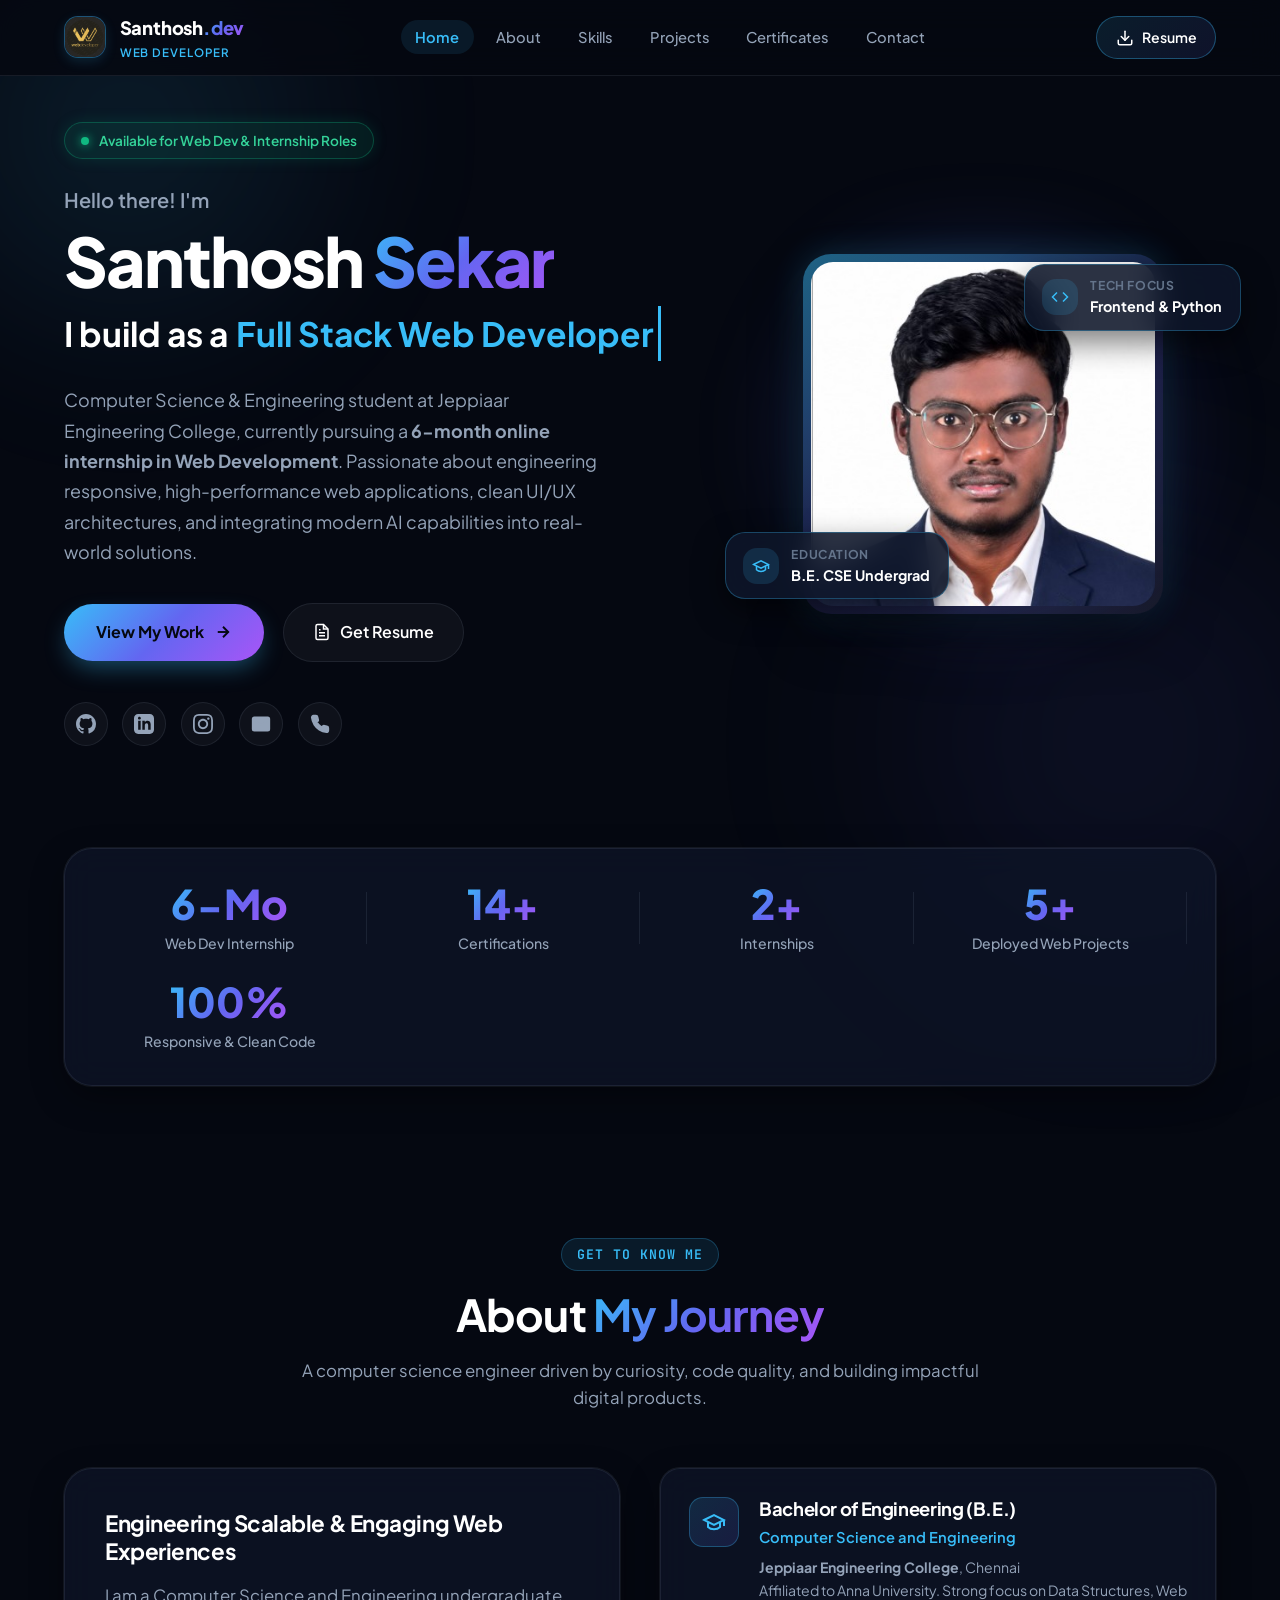
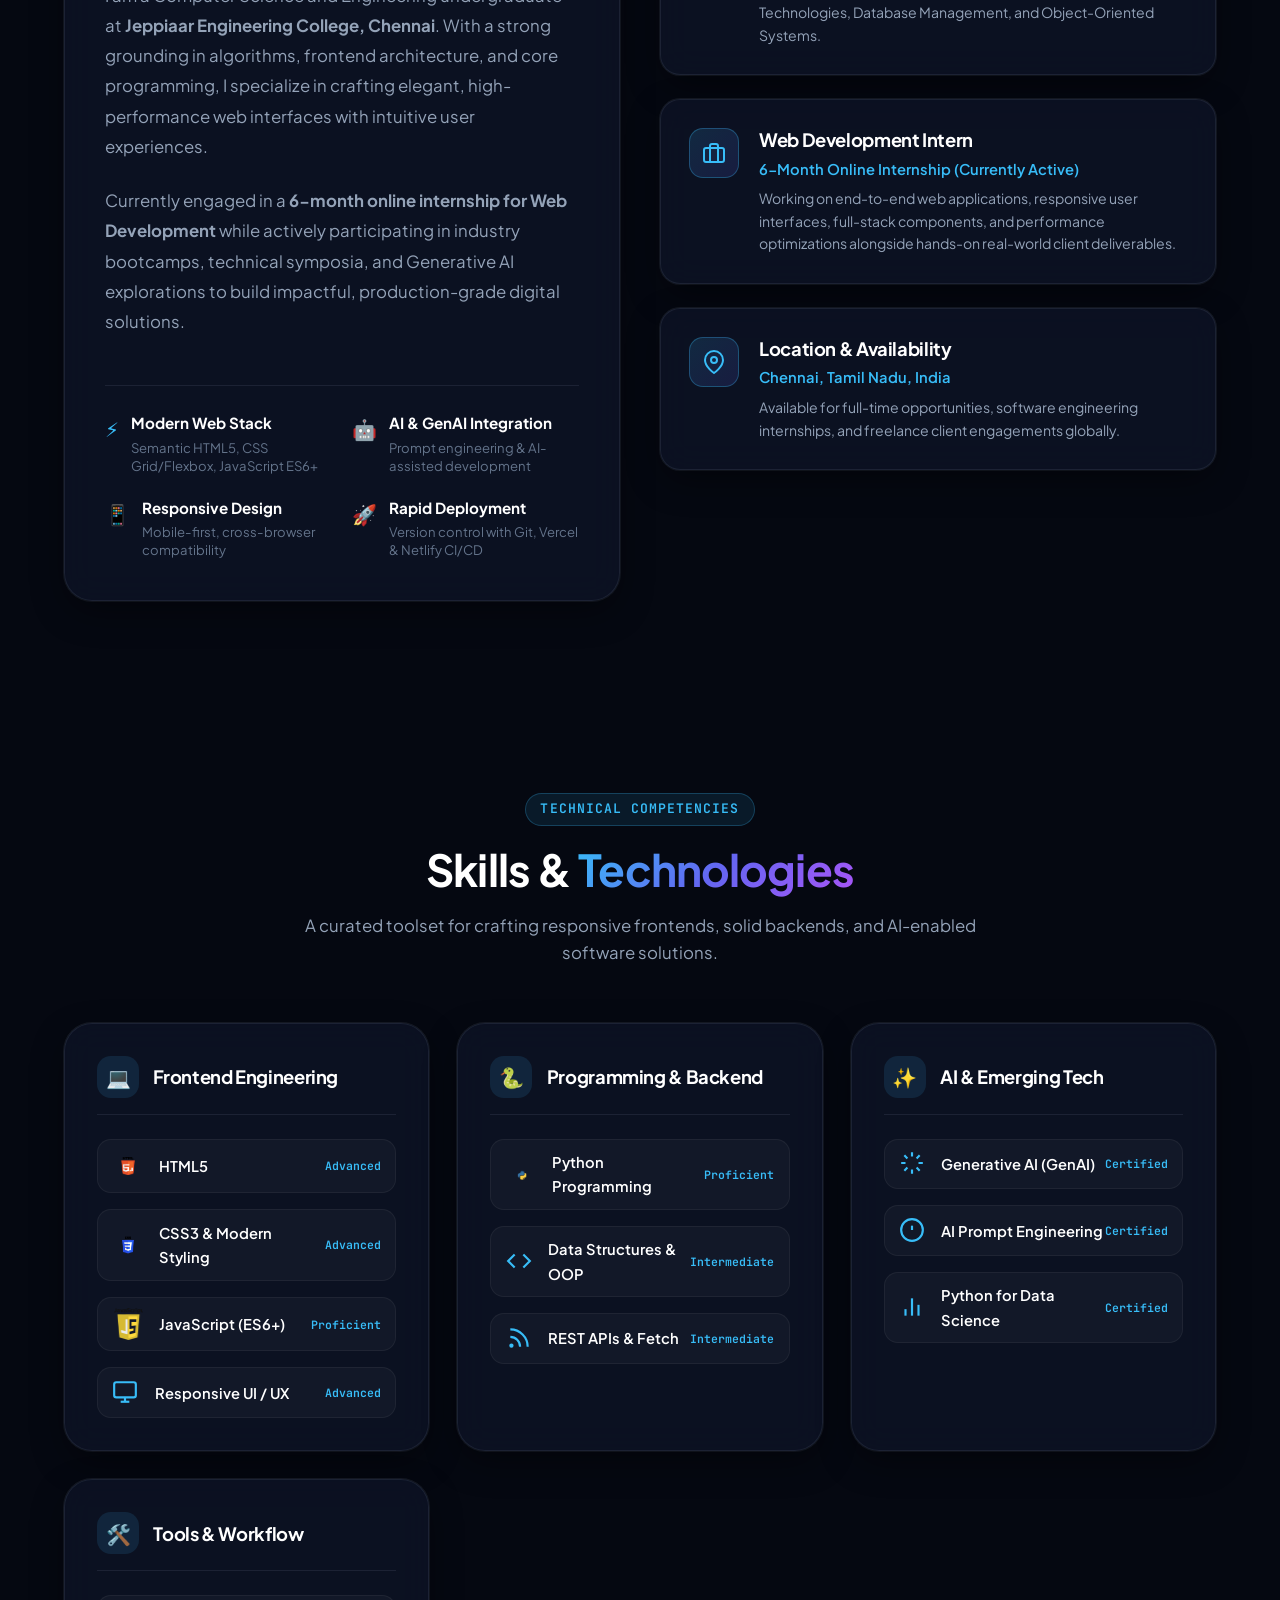
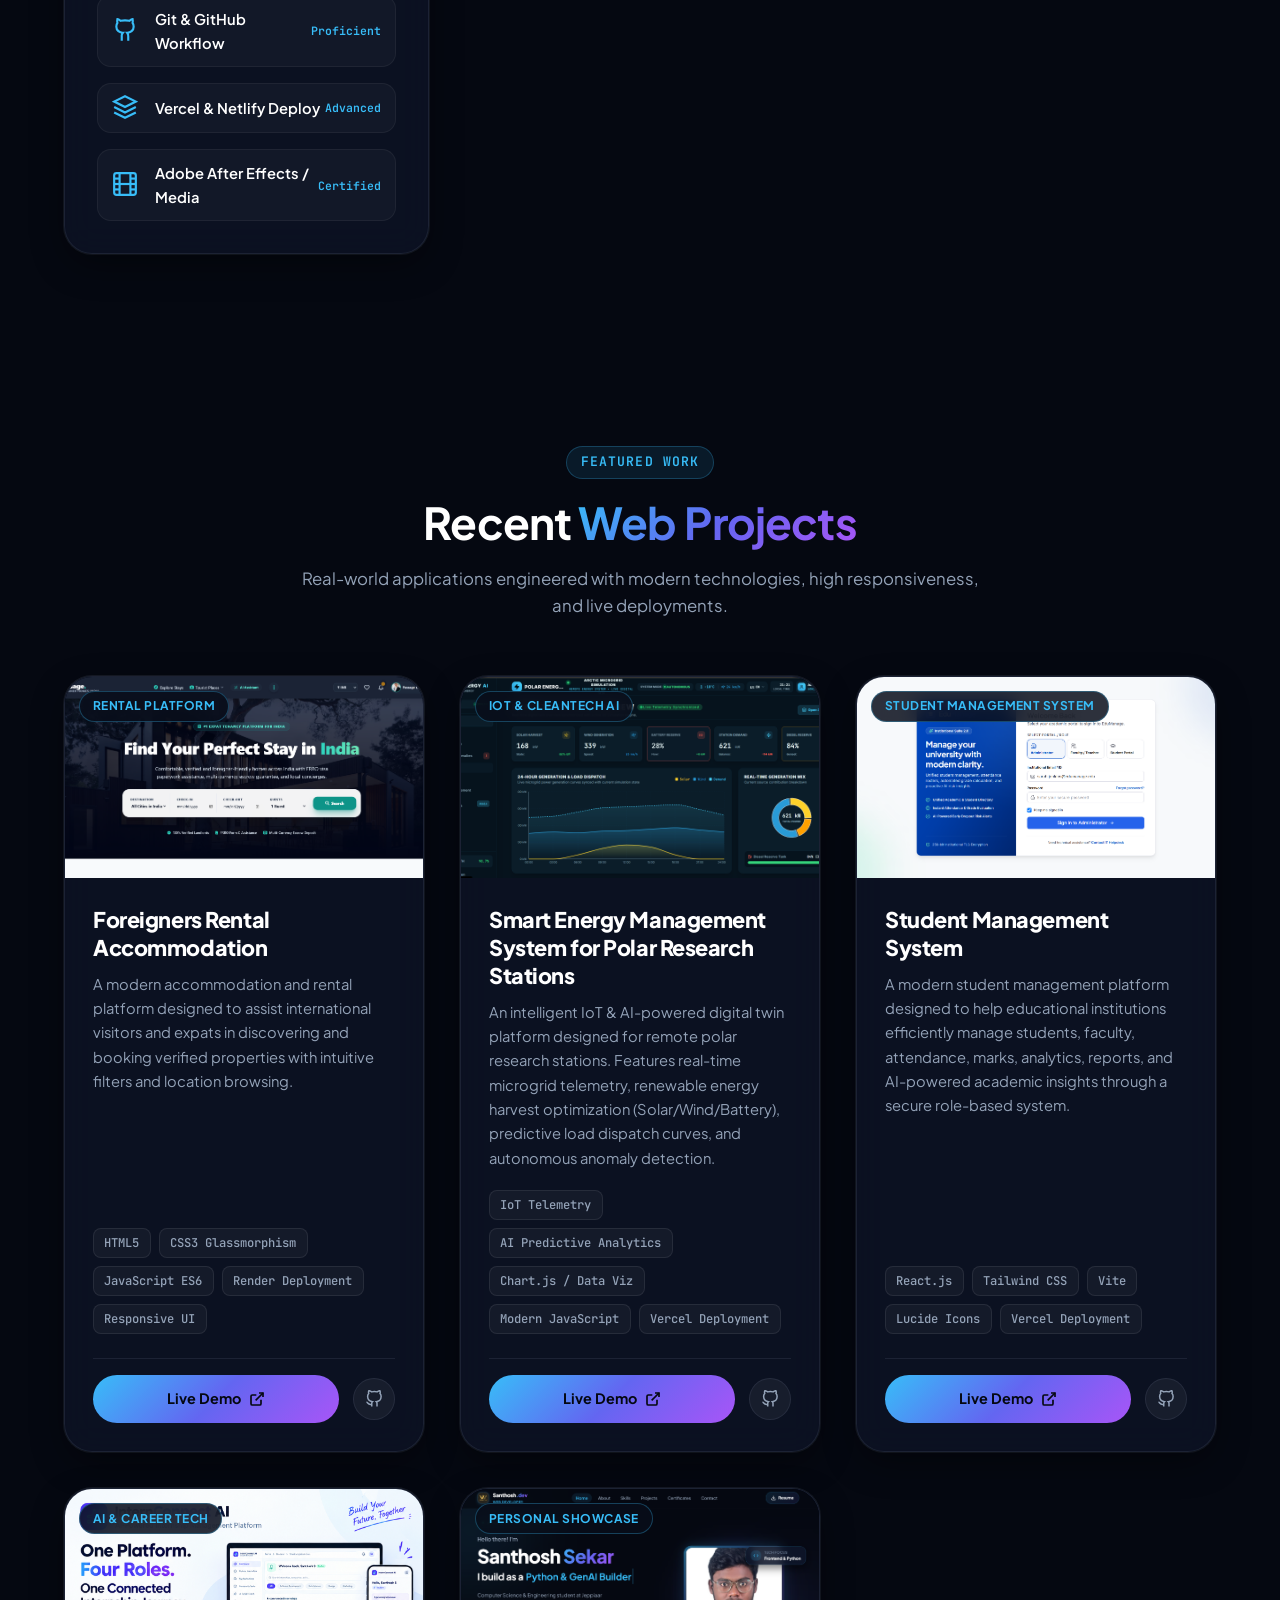
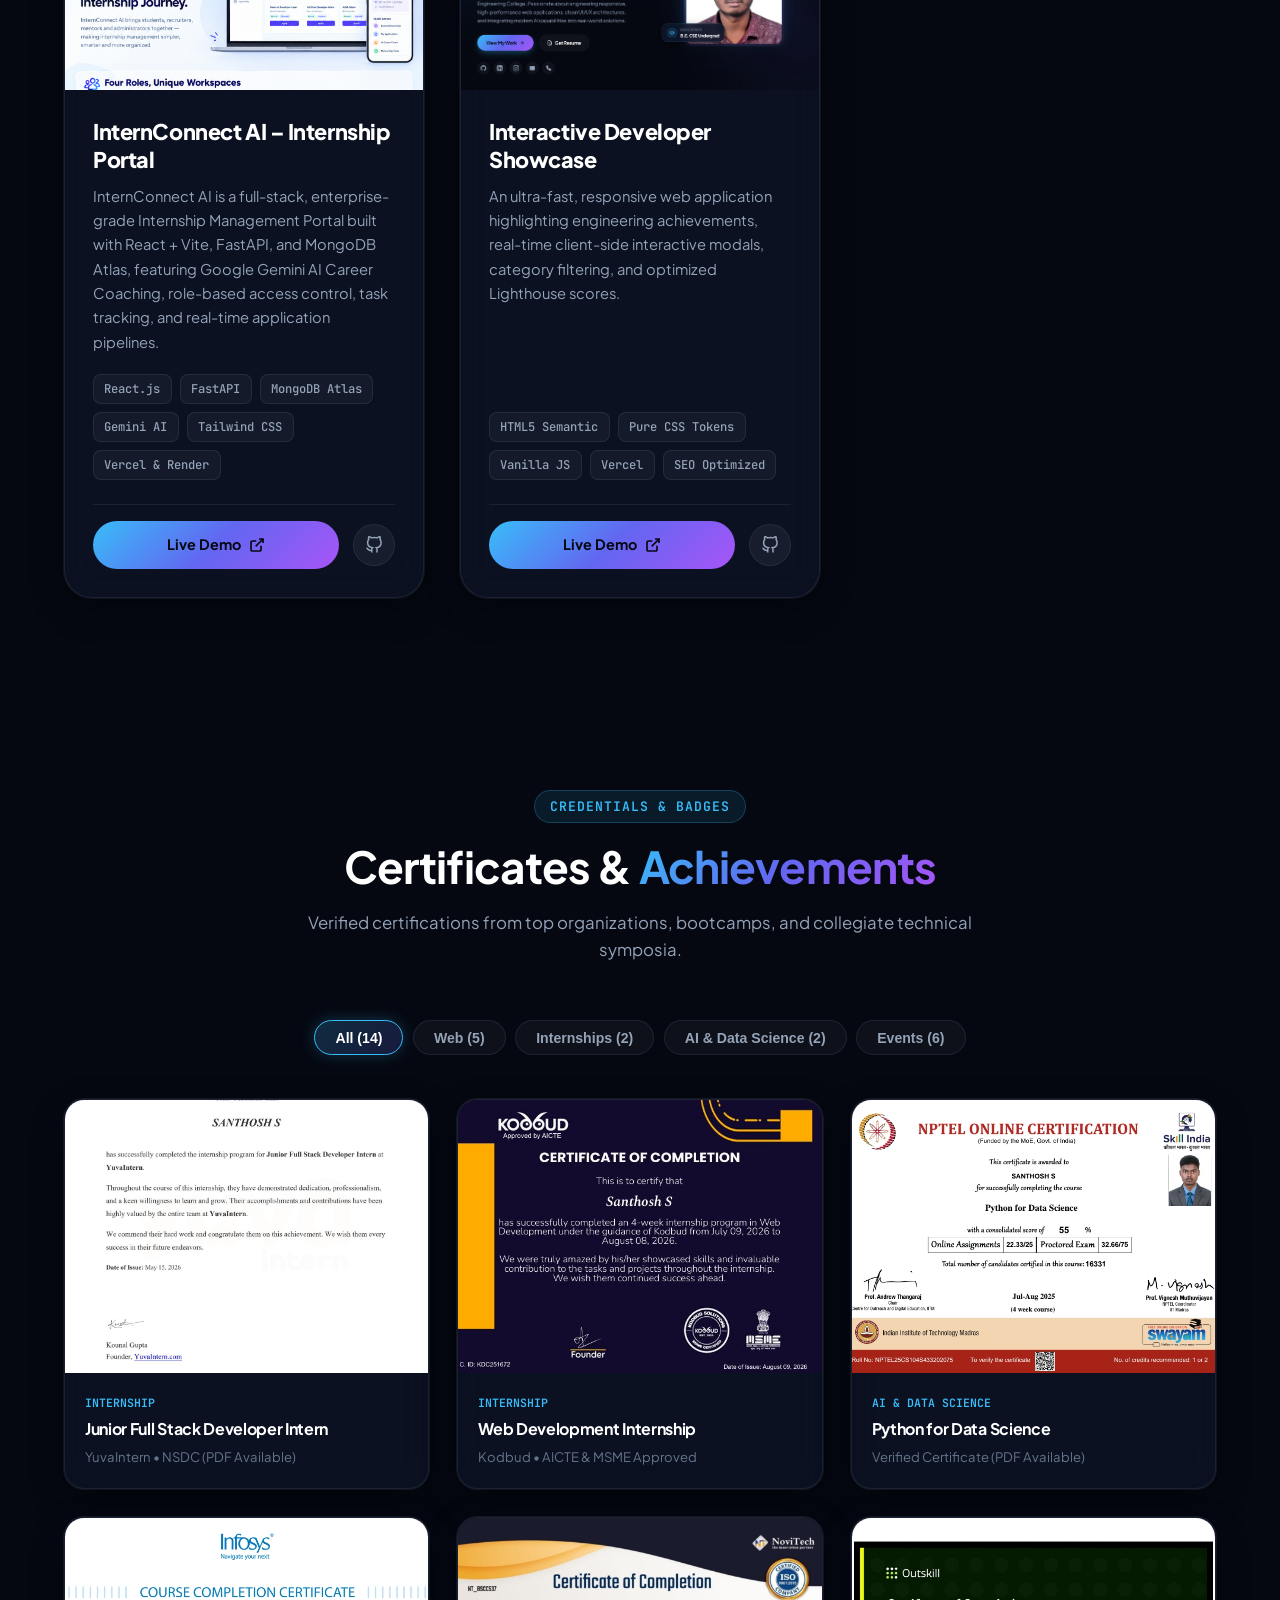
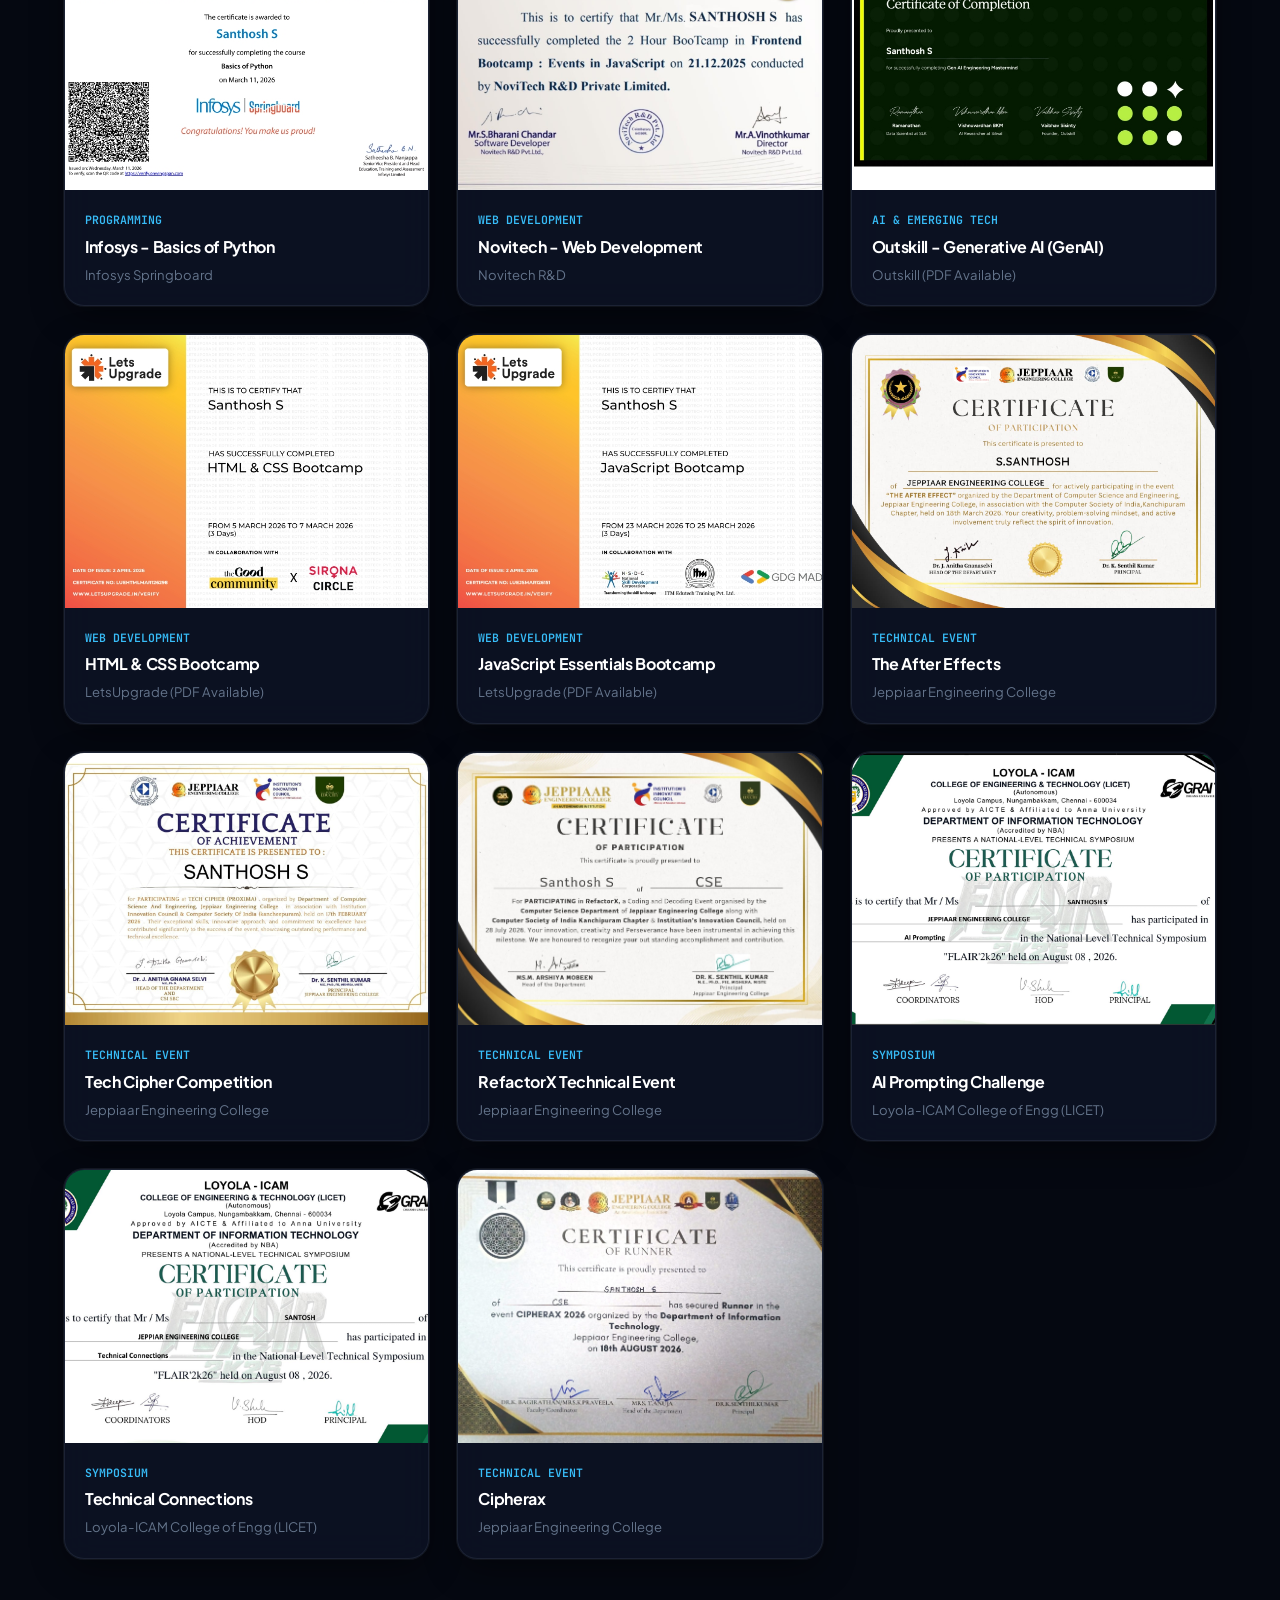
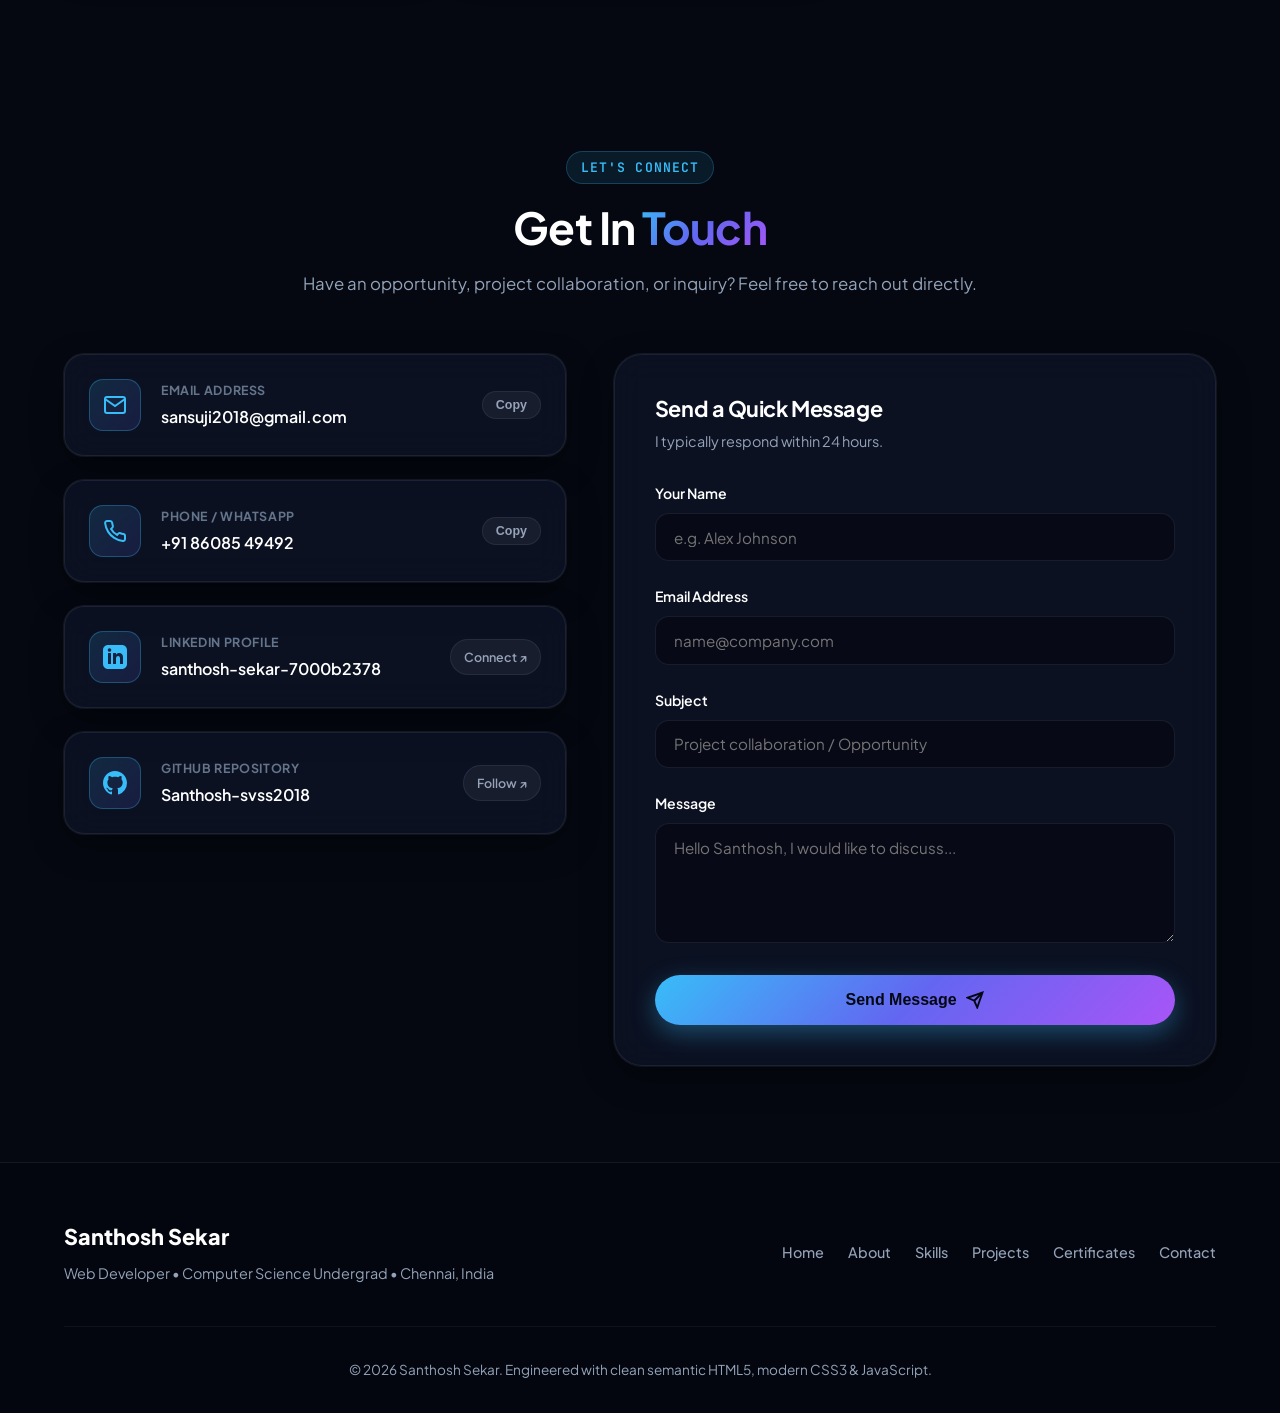
==== commit 8e6fd3da: "Updated project" ====
--- a/index.html
+++ b/index.html
@@ -205,7 +205,7 @@
             <span class="stat-label">Internships</span>
           </div>
           <div class="stat-item">
-            <span class="stat-number">4+</span>
+            <span class="stat-number">5+</span>
             <span class="stat-label">Deployed Web Projects</span>
           </div>
           <div class="stat-item">
@@ -638,7 +638,40 @@
             </div>
           </article>
 
-          <!-- Project 4: Interactive Developer Portfolio -->
+          <!-- Project 4: Internship Management Portal (InternConnect AI) -->
+          <article class="project-card">
+            <div class="project-media-wrap">
+              <span class="project-tag-overlay">AI &amp; Career Tech</span>
+              <img src="files/InternConnect AI_ Four Roles, One Journey.png" alt="InternConnect AI Internship Management Portal" class="project-img" loading="lazy">
+            </div>
+            <div class="project-body">
+              <h3 class="project-title">InternConnect AI – Internship Portal</h3>
+              <p class="project-desc">
+                InternConnect AI is a full-stack, enterprise-grade Internship Management Portal built with React + Vite, FastAPI, and MongoDB Atlas, featuring Google Gemini AI Career Coaching, role-based access control, task tracking, and real-time application pipelines.
+              </p>
+              
+              <div class="project-tech-stack">
+                <span class="tech-tag">React.js</span>
+                <span class="tech-tag">FastAPI</span>
+                <span class="tech-tag">MongoDB Atlas</span>
+                <span class="tech-tag">Gemini AI</span>
+                <span class="tech-tag">Tailwind CSS</span>
+                <span class="tech-tag">Vercel &amp; Render</span>
+              </div>
+
+              <div class="project-actions">
+                <a href="https://intern-portal-wheat-beta.vercel.app/" target="_blank" rel="noopener noreferrer" class="btn-project-live">
+                  <span>Live Demo</span>
+                  <svg width="16" height="16" viewBox="0 0 24 24" fill="none" stroke="currentColor" stroke-width="2.5"><path d="M18 13v6a2 2 0 0 1-2 2H5a2 2 0 0 1-2-2V8a2 2 0 0 1 2-2h6"></path><polyline points="15 3 21 3 21 9"></polyline><line x1="10" y1="14" x2="21" y2="3"></line></svg>
+                </a>
+                <a href="https://github.com/Santhosh-svss2018/intern-portal" target="_blank" rel="noopener noreferrer" class="btn-project-source" title="View Source on GitHub" aria-label="GitHub Repository">
+                  <svg width="18" height="18" viewBox="0 0 24 24" fill="none" stroke="currentColor" stroke-width="2"><path d="M9 19c-5 1.5-5-2.5-7-3m14 6v-3.87a3.37 3.37 0 0 0-.94-2.61c3.14-.35 6.44-1.54 6.44-7A5.44 5.44 0 0 0 20 4.77 5.07 5.07 0 0 0 19.91 1S18.73.65 16 2.48a13.38 13.38 0 0 0-7 0C6.27.65 5.09 1 5.09 1A5.07 5.07 0 0 0 5 4.77a5.44 5.44 0 0 0-1.5 3.78c0 5.42 3.3 6.61 6.44 7A3.37 3.37 0 0 0 9 18.13V22"></path></svg>
+                </a>
+              </div>
+            </div>
+          </article>
+
+          <!-- Project 5: Interactive Developer Portfolio -->
           <article class="project-card">
             <div class="project-media-wrap">
               <span class="project-tag-overlay">Personal Showcase</span>
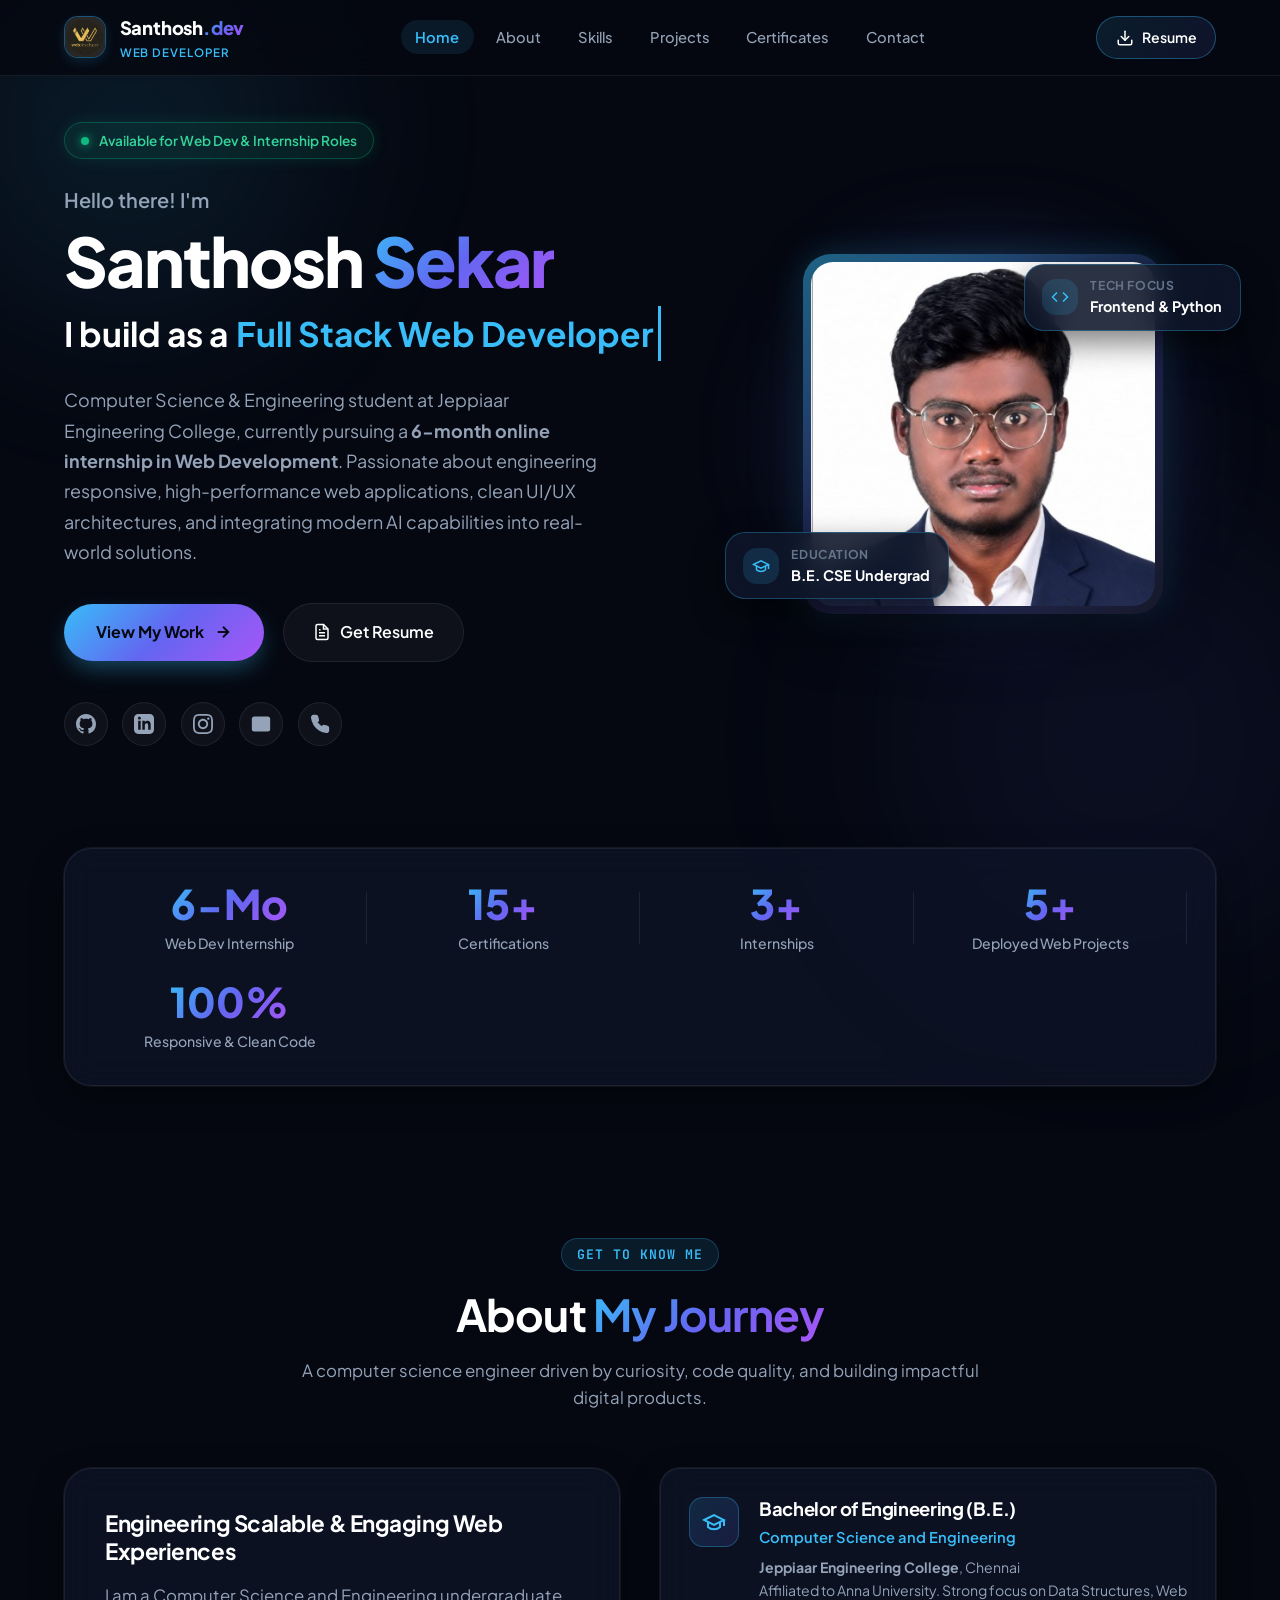
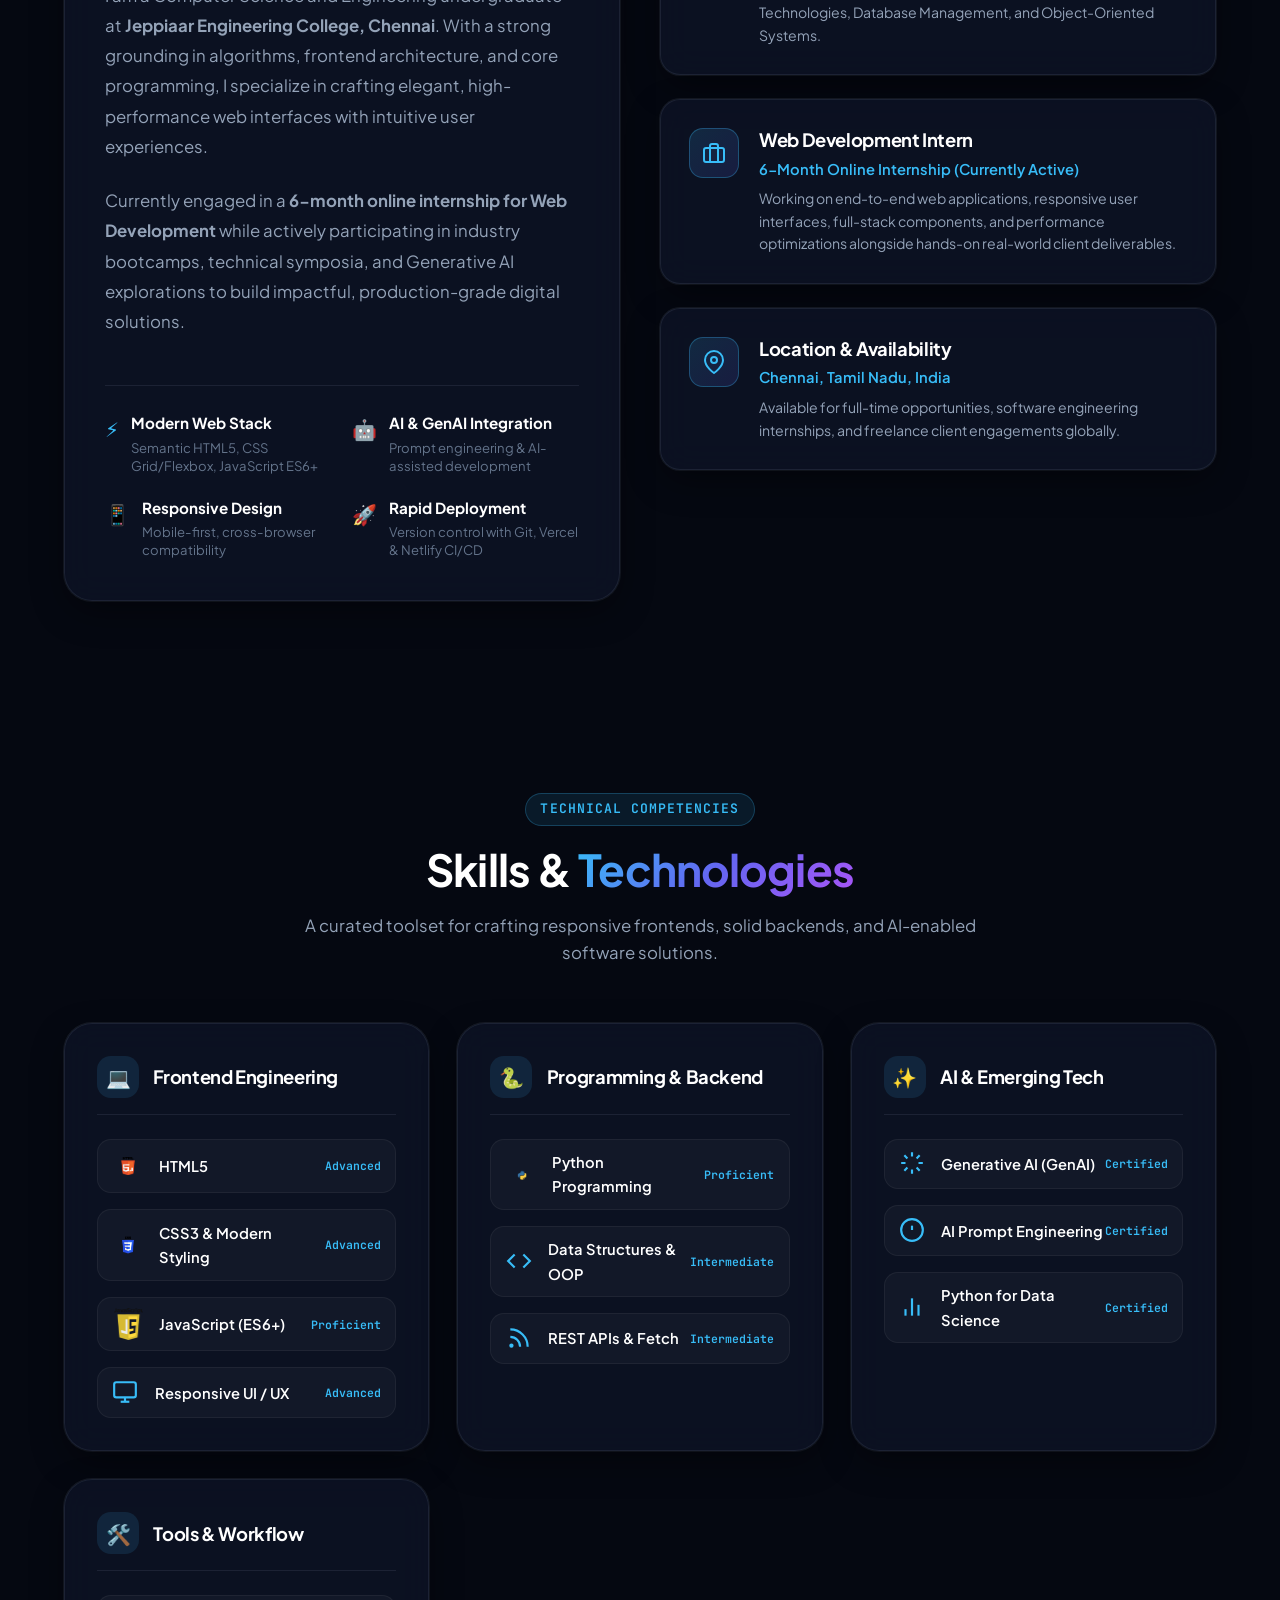
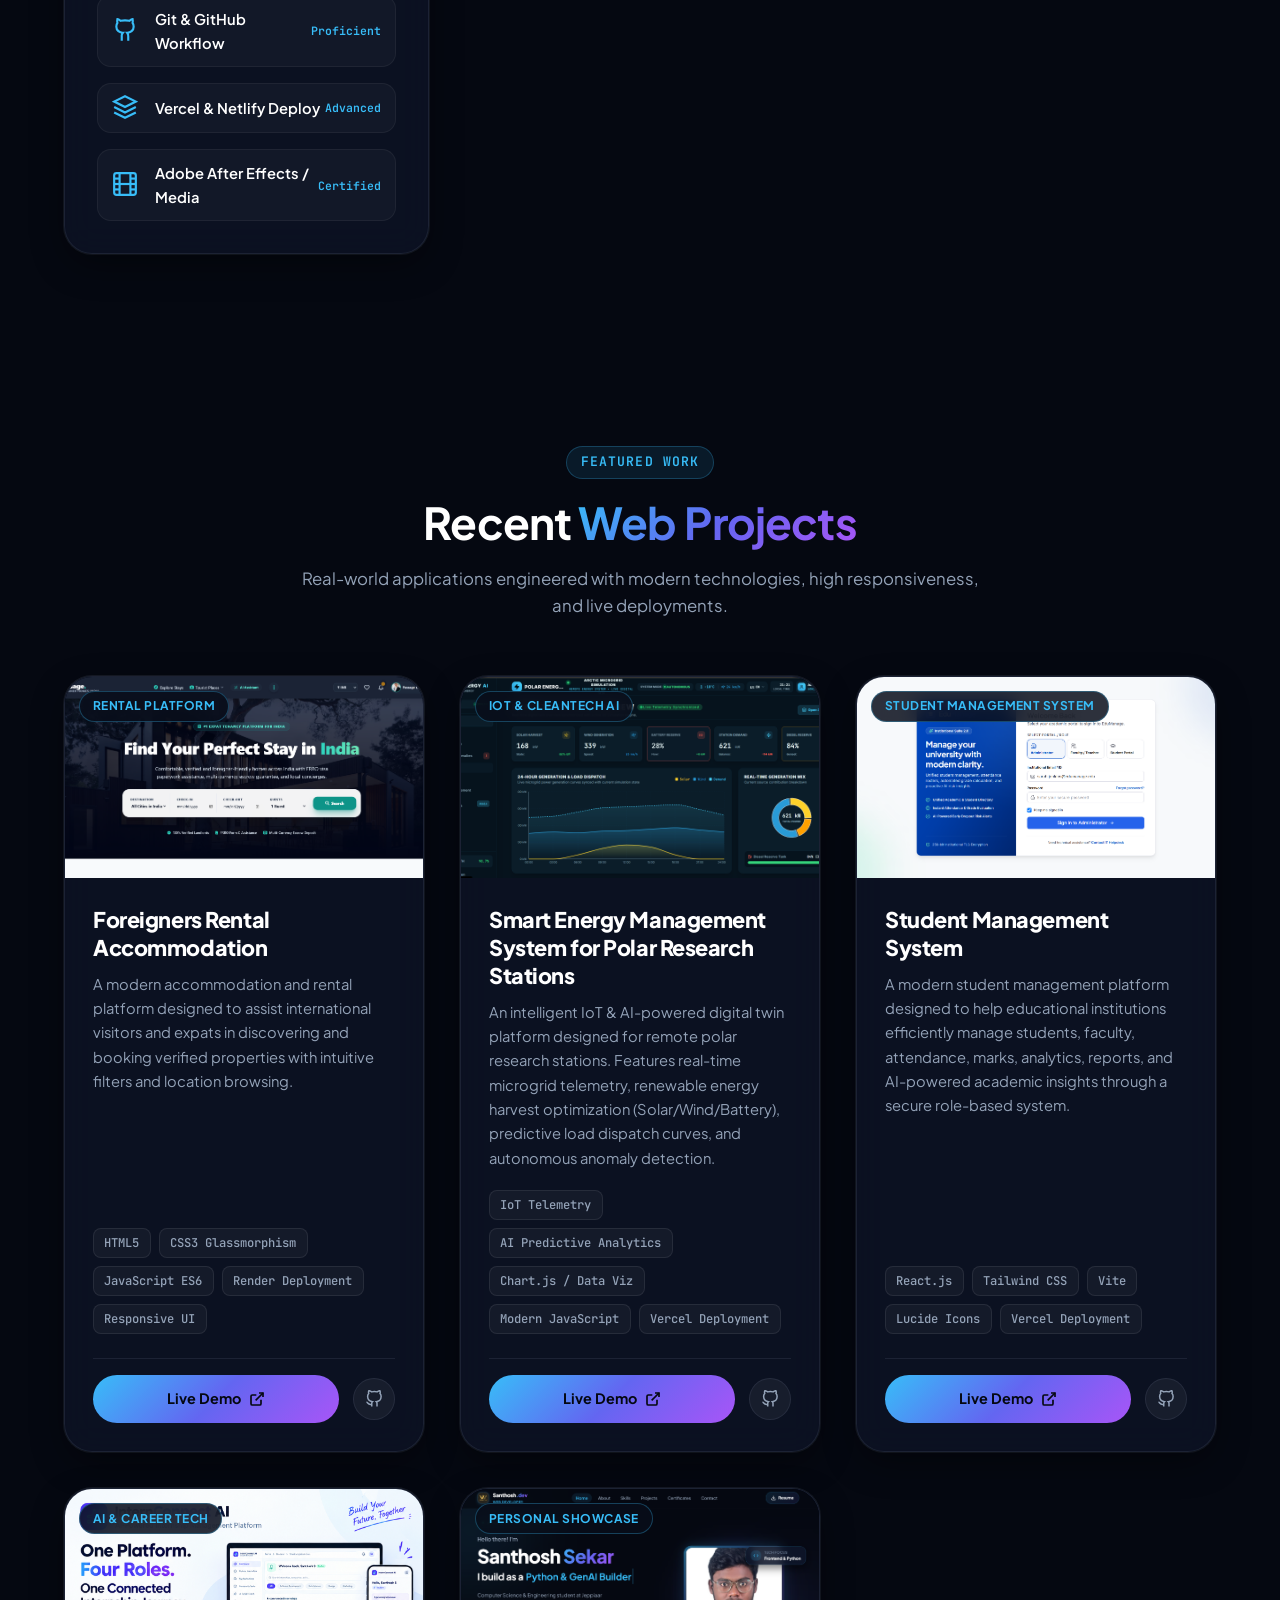
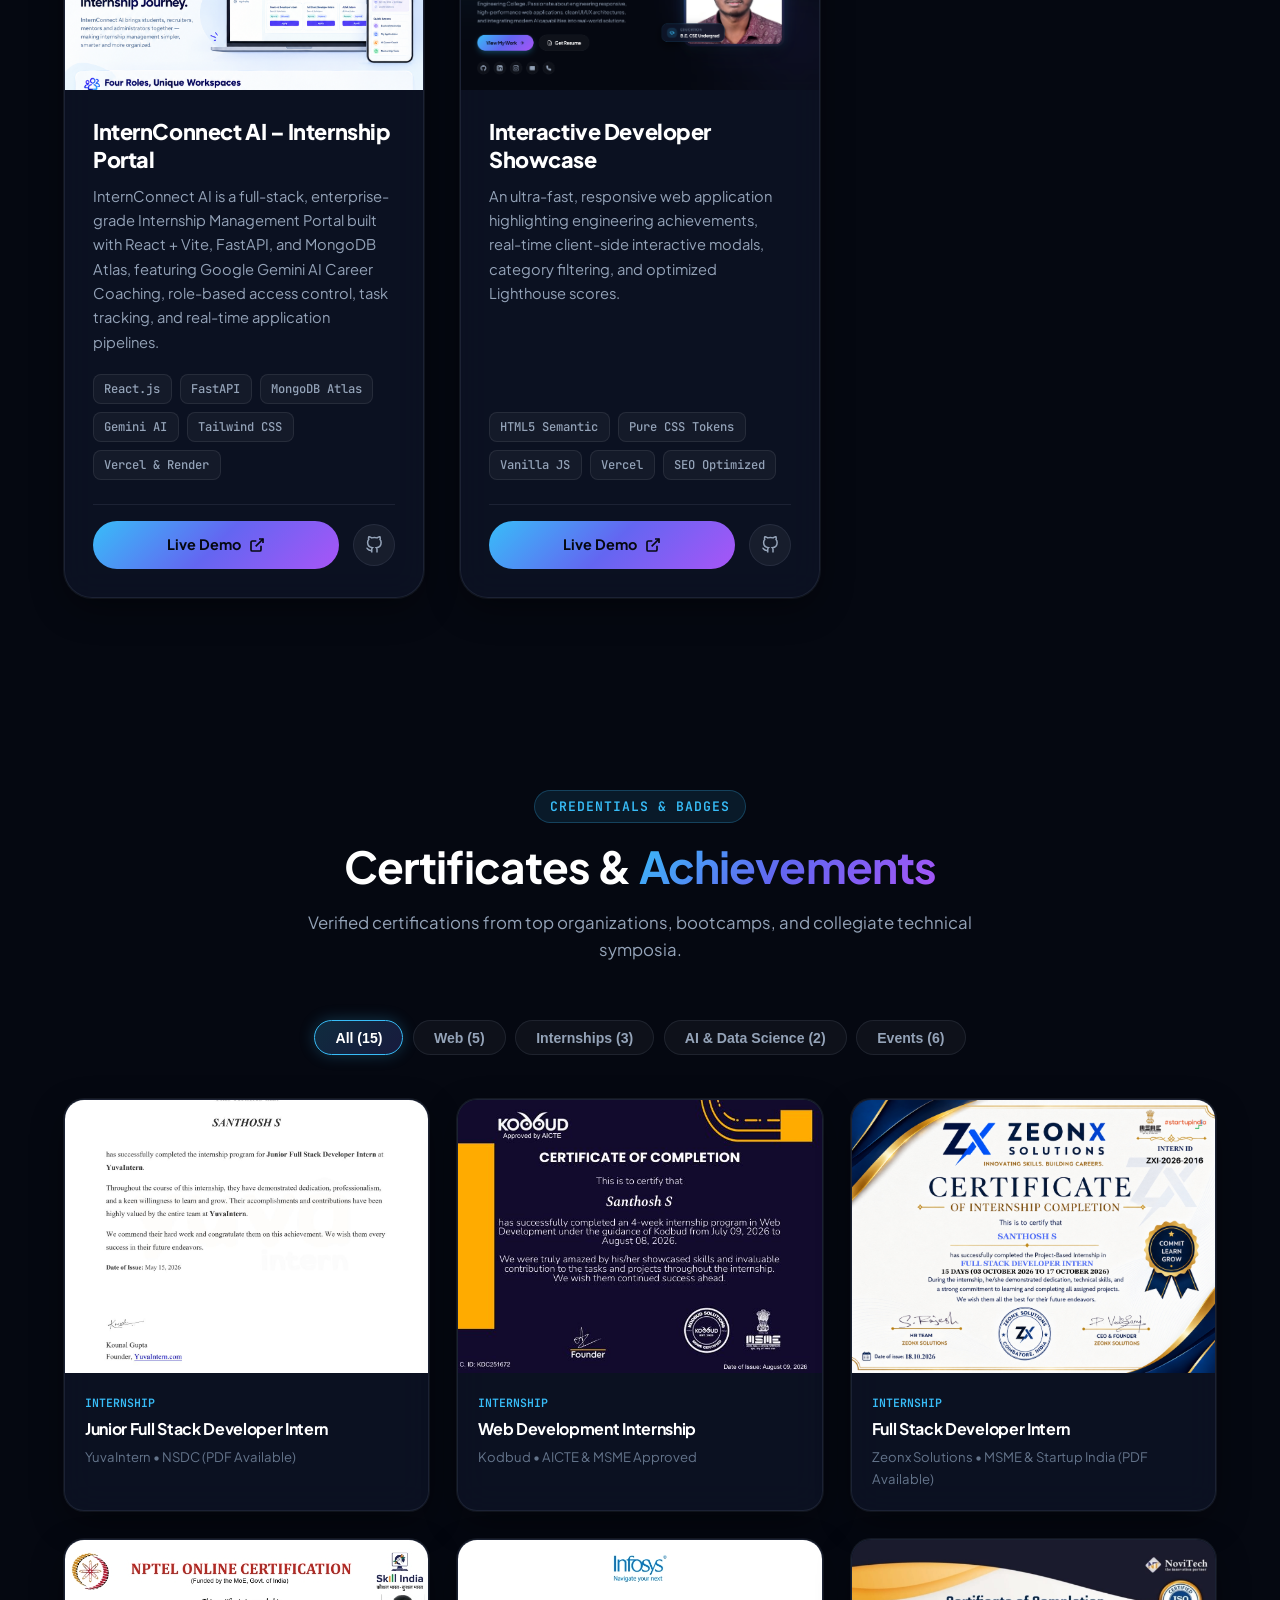
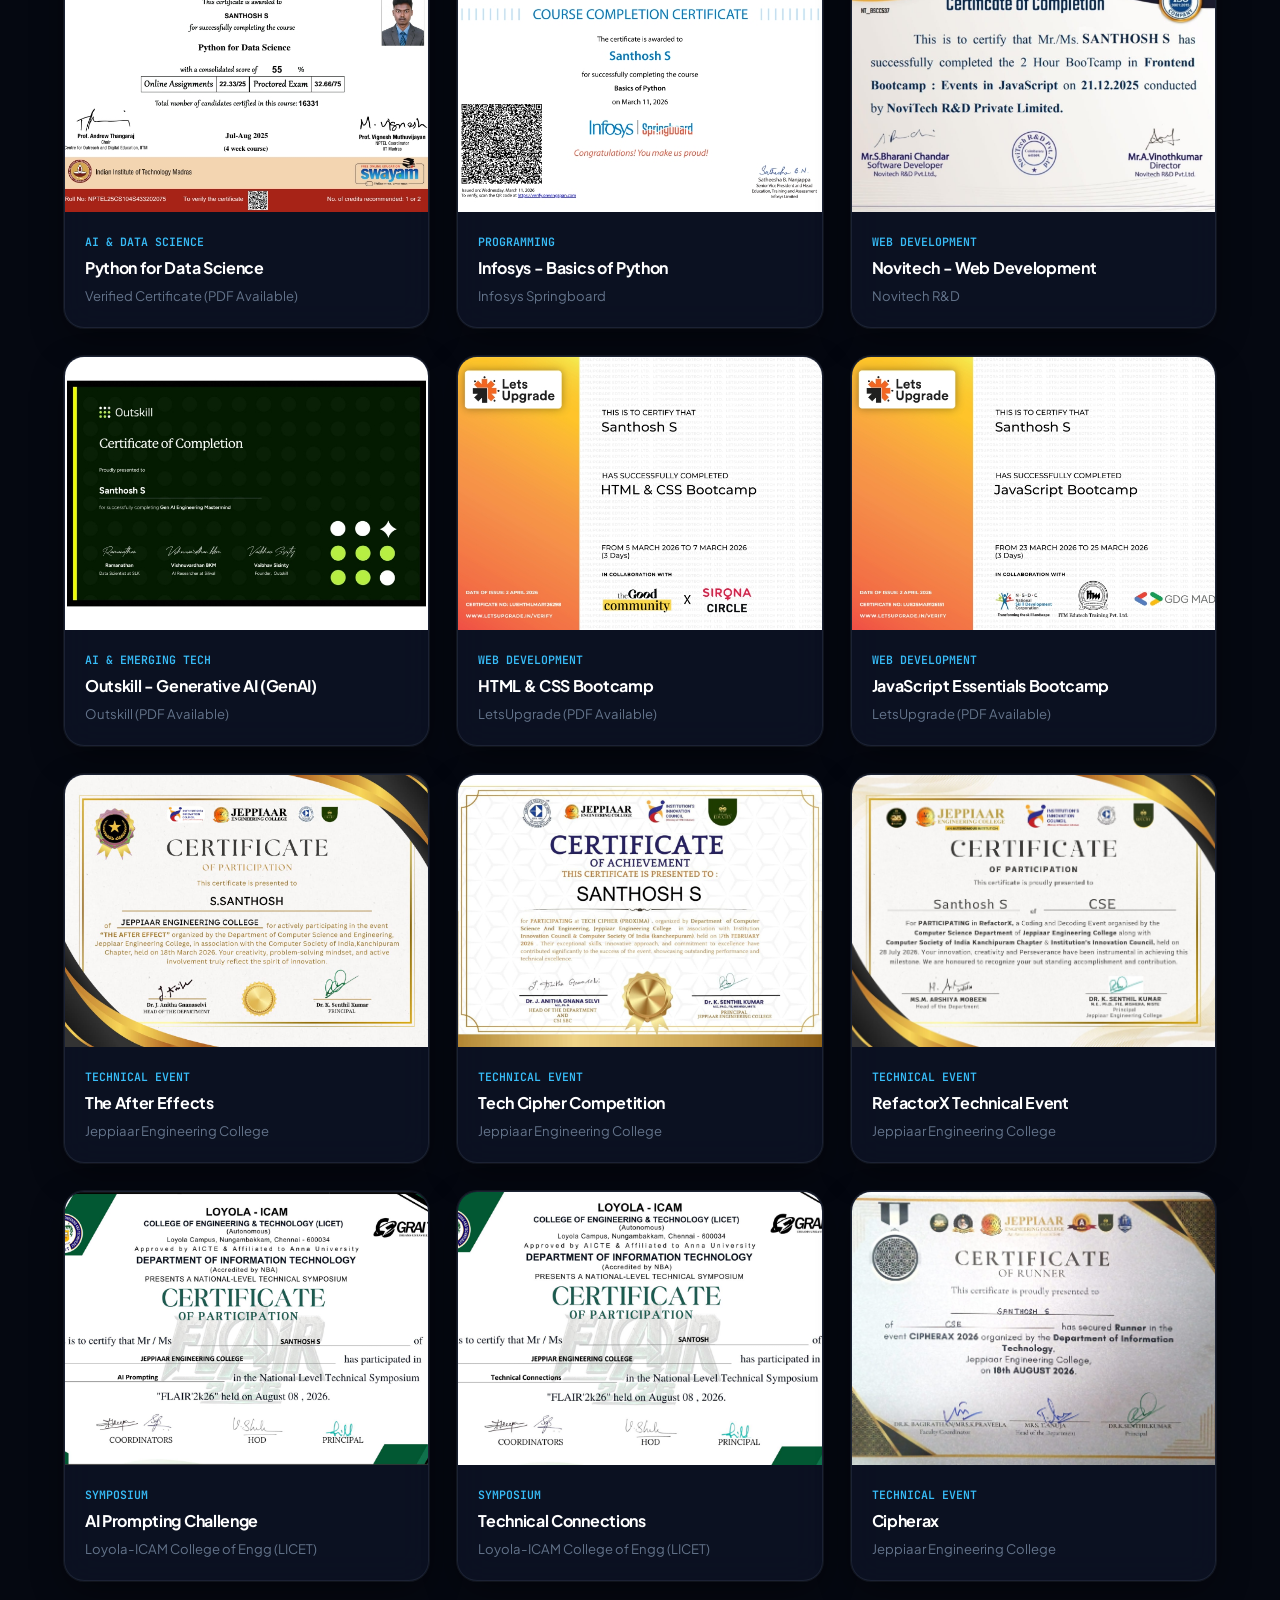
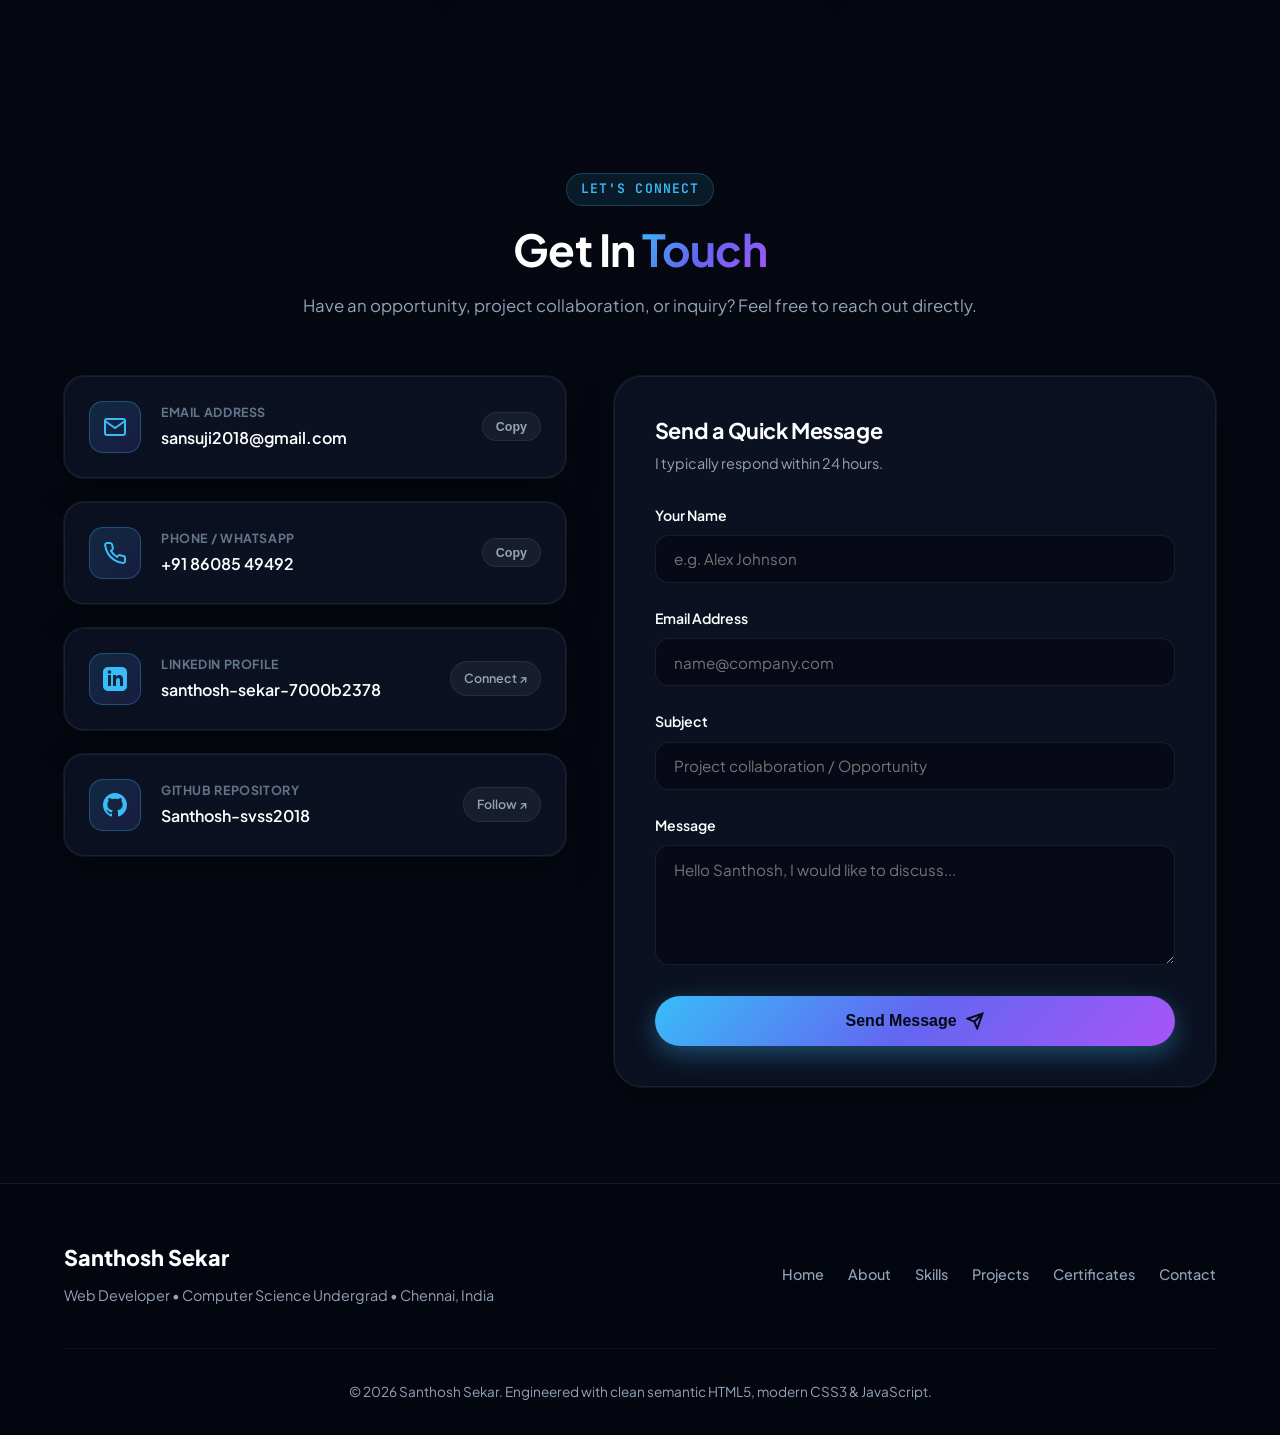
==== commit e9ac36f0: "Updated project" ====
--- a/index.html
+++ b/index.html
@@ -197,11 +197,11 @@
             <span class="stat-label">Web Dev Internship</span>
           </div>
           <div class="stat-item">
-            <span class="stat-number">14+</span>
+            <span class="stat-number">15+</span>
             <span class="stat-label">Certifications</span>
           </div>
           <div class="stat-item">
-            <span class="stat-number">2+</span>
+            <span class="stat-number">3+</span>
             <span class="stat-label">Internships</span>
           </div>
           <div class="stat-item">
@@ -722,9 +722,9 @@
 
         <!-- Filter Navigation -->
         <div class="cert-filters" role="tablist" aria-label="Certificate Categories">
-          <button class="cert-filter-btn active" data-filter="all">All (14)</button>
+          <button class="cert-filter-btn active" data-filter="all">All (15)</button>
           <button class="cert-filter-btn" data-filter="web">Web (5)</button>
-          <button class="cert-filter-btn" data-filter="internships">Internships (2)</button>
+          <button class="cert-filter-btn" data-filter="internships">Internships (3)</button>
           <button class="cert-filter-btn" data-filter="ai">AI & Data Science (2)</button>
           <button class="cert-filter-btn" data-filter="events">Events (6)</button>
         </div>
@@ -761,6 +761,22 @@
               <span class="cert-category-tag">Internship</span>
               <h3 class="cert-title">Web Development Internship</h3>
               <p class="cert-issuer">Kodbud • AICTE &amp; MSME Approved</p>
+            </div>
+          </article>
+
+          <!-- 3. Zeonx Solutions - Full Stack Developer Intern -->
+          <article class="cert-card" data-category="internships" data-title="Full Stack Developer Intern" data-issuer="Zeonx Solutions (Approved by MSME &amp; #startupindia)" data-img="files/ZXI-2026-2016 - Certificate - ZXI-2026-2016-01.jpg" data-pdf="files/ZXI-2026-2016 - Certificate - ZXI-2026-2016.pdf">
+            <div class="cert-img-wrap">
+              <img src="files/ZXI-2026-2016 - Certificate - ZXI-2026-2016-01.jpg" alt="Zeonx Solutions Full Stack Developer Internship Certificate - ZXI-2026-2016" class="cert-img" loading="lazy">
+              <div class="cert-preview-overlay">
+                <div class="cert-preview-icon">🔍</div>
+                <span>Click to Preview</span>
+              </div>
+            </div>
+            <div class="cert-info">
+              <span class="cert-category-tag">Internship</span>
+              <h3 class="cert-title">Full Stack Developer Intern</h3>
+              <p class="cert-issuer">Zeonx Solutions • MSME &amp; Startup India (PDF Available)</p>
             </div>
           </article>
           
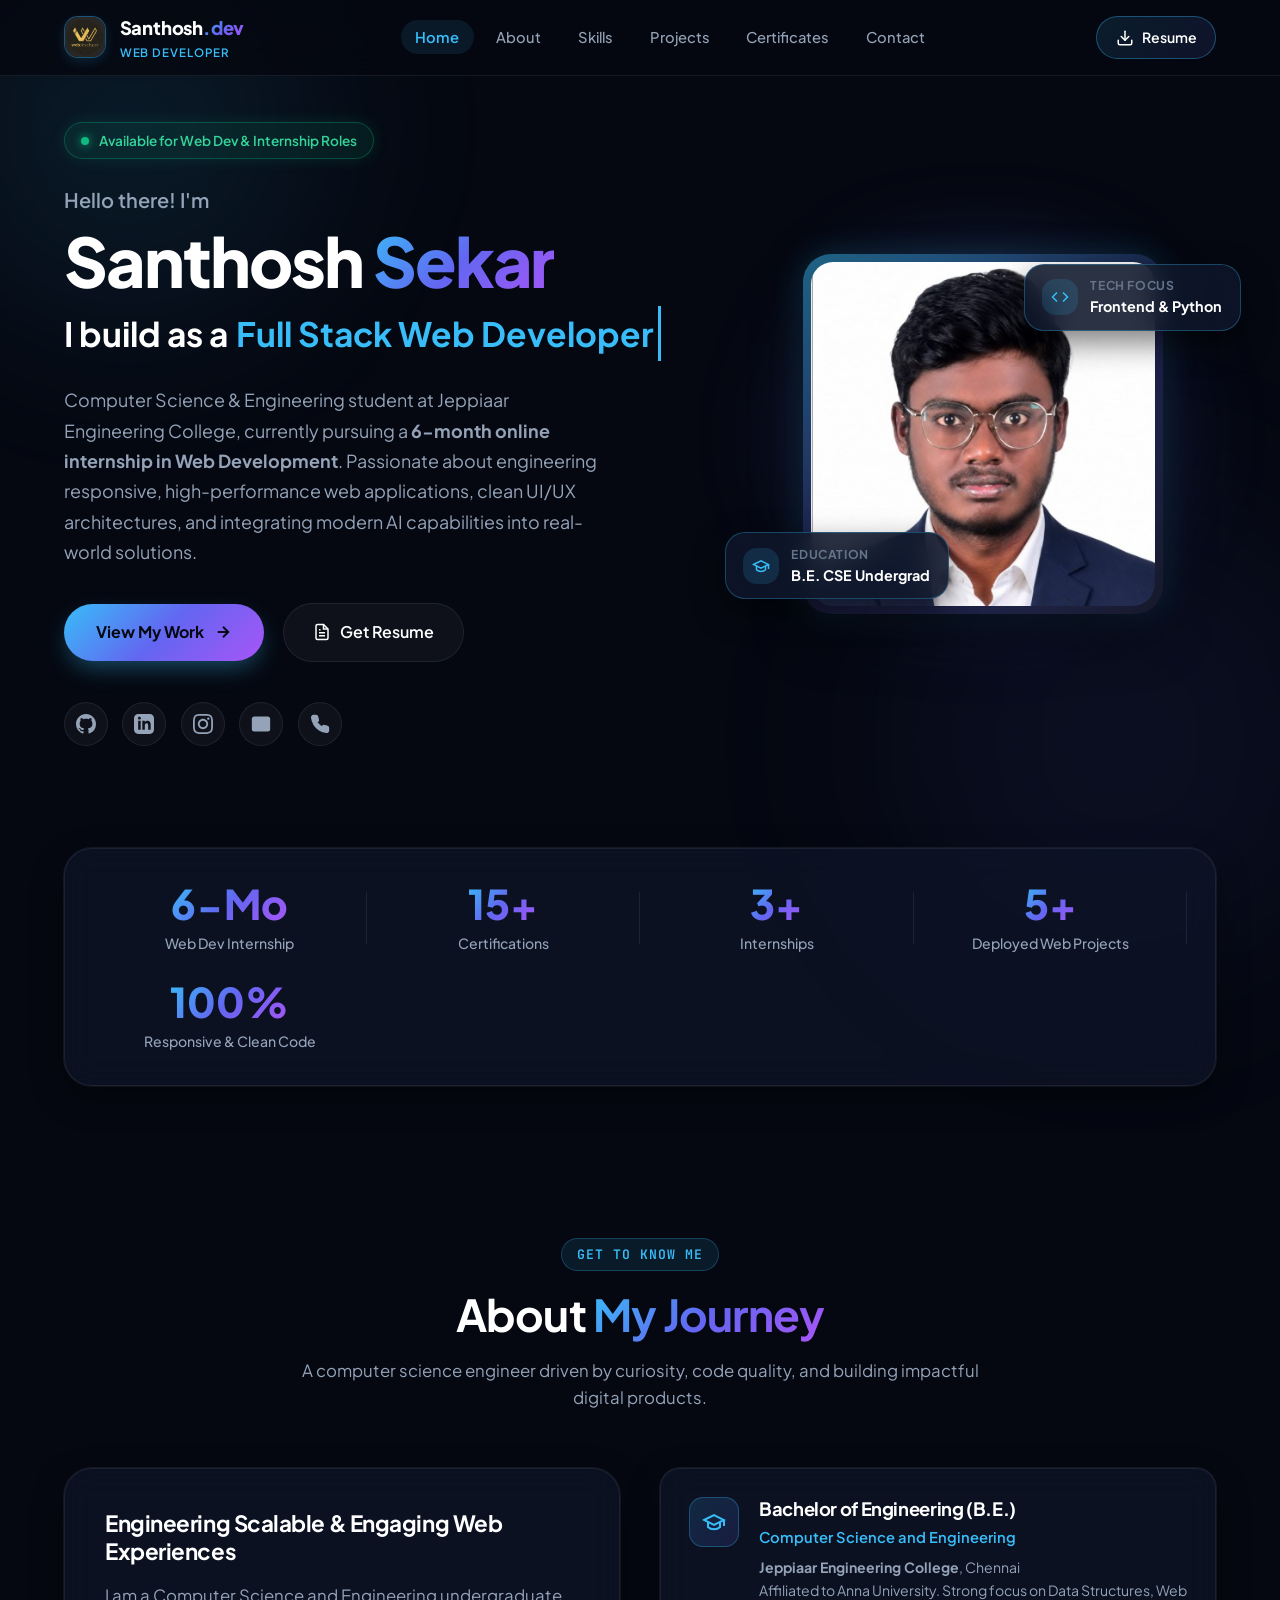
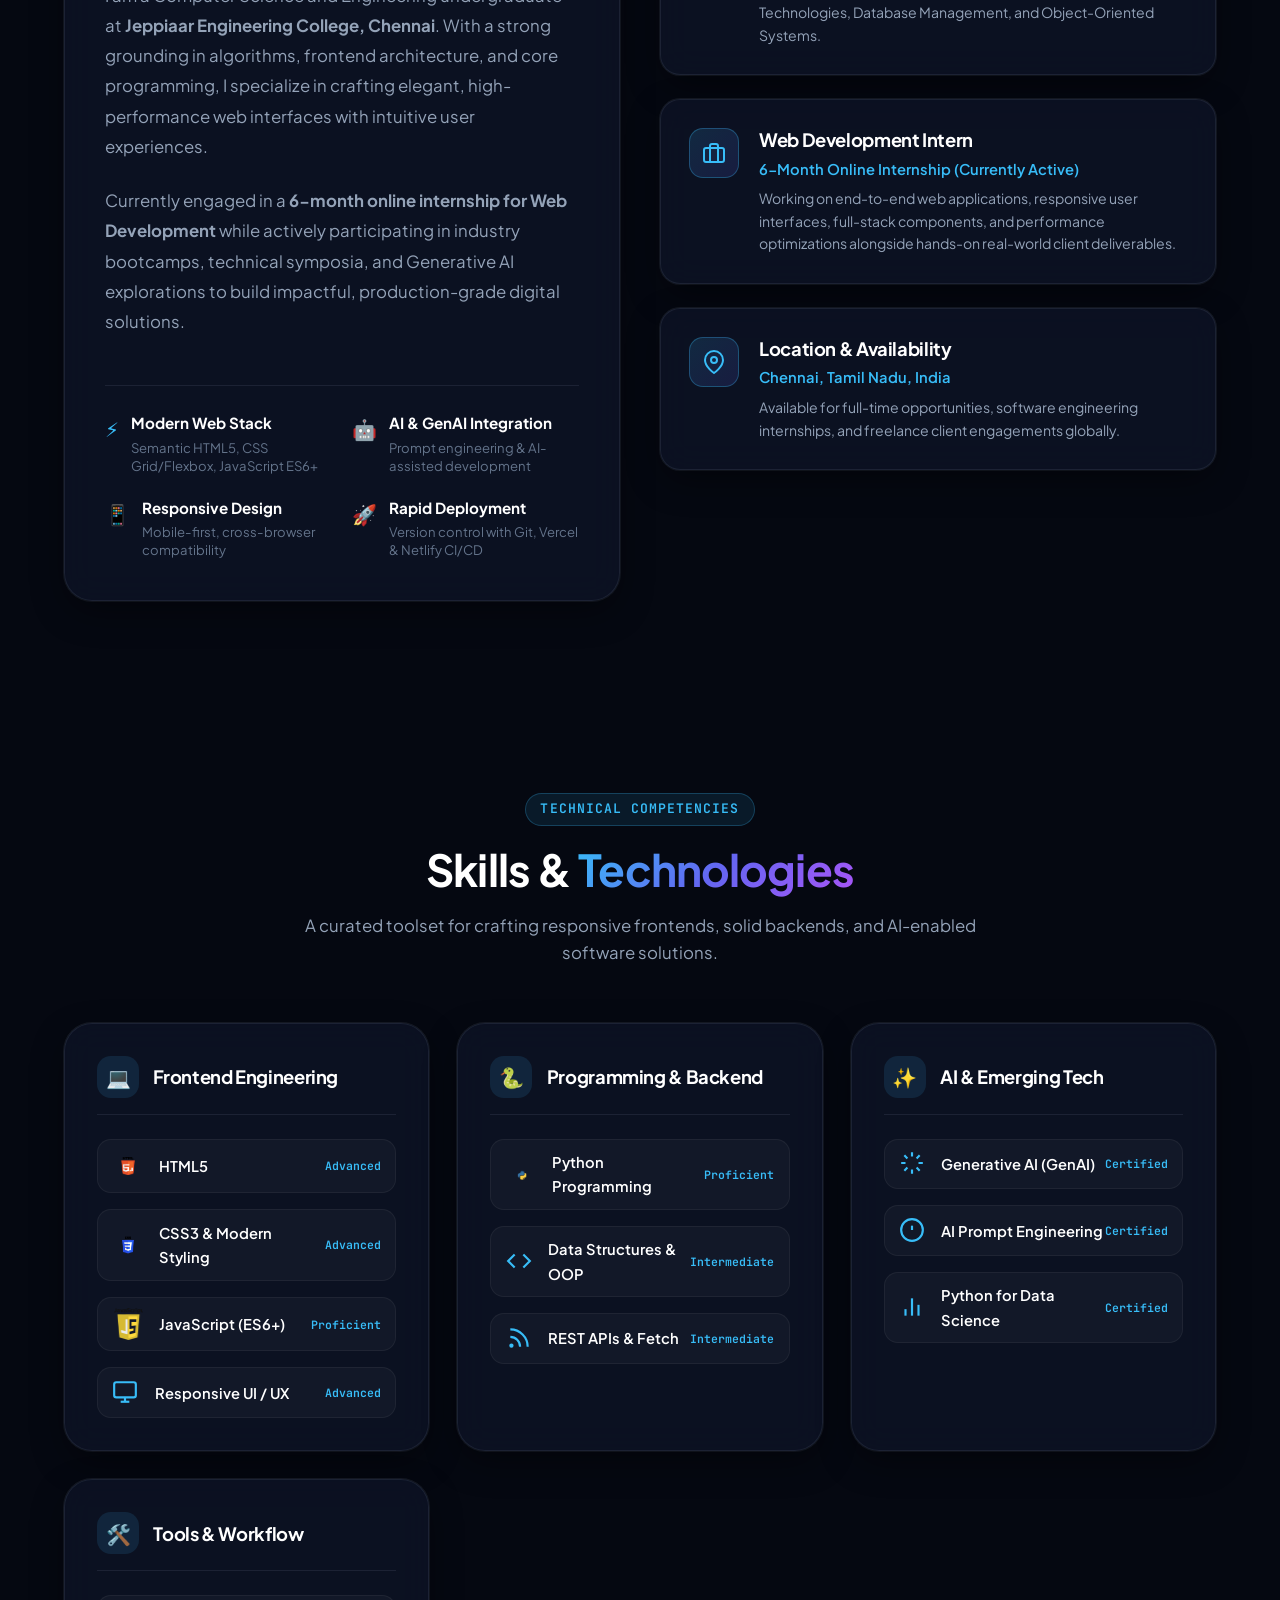
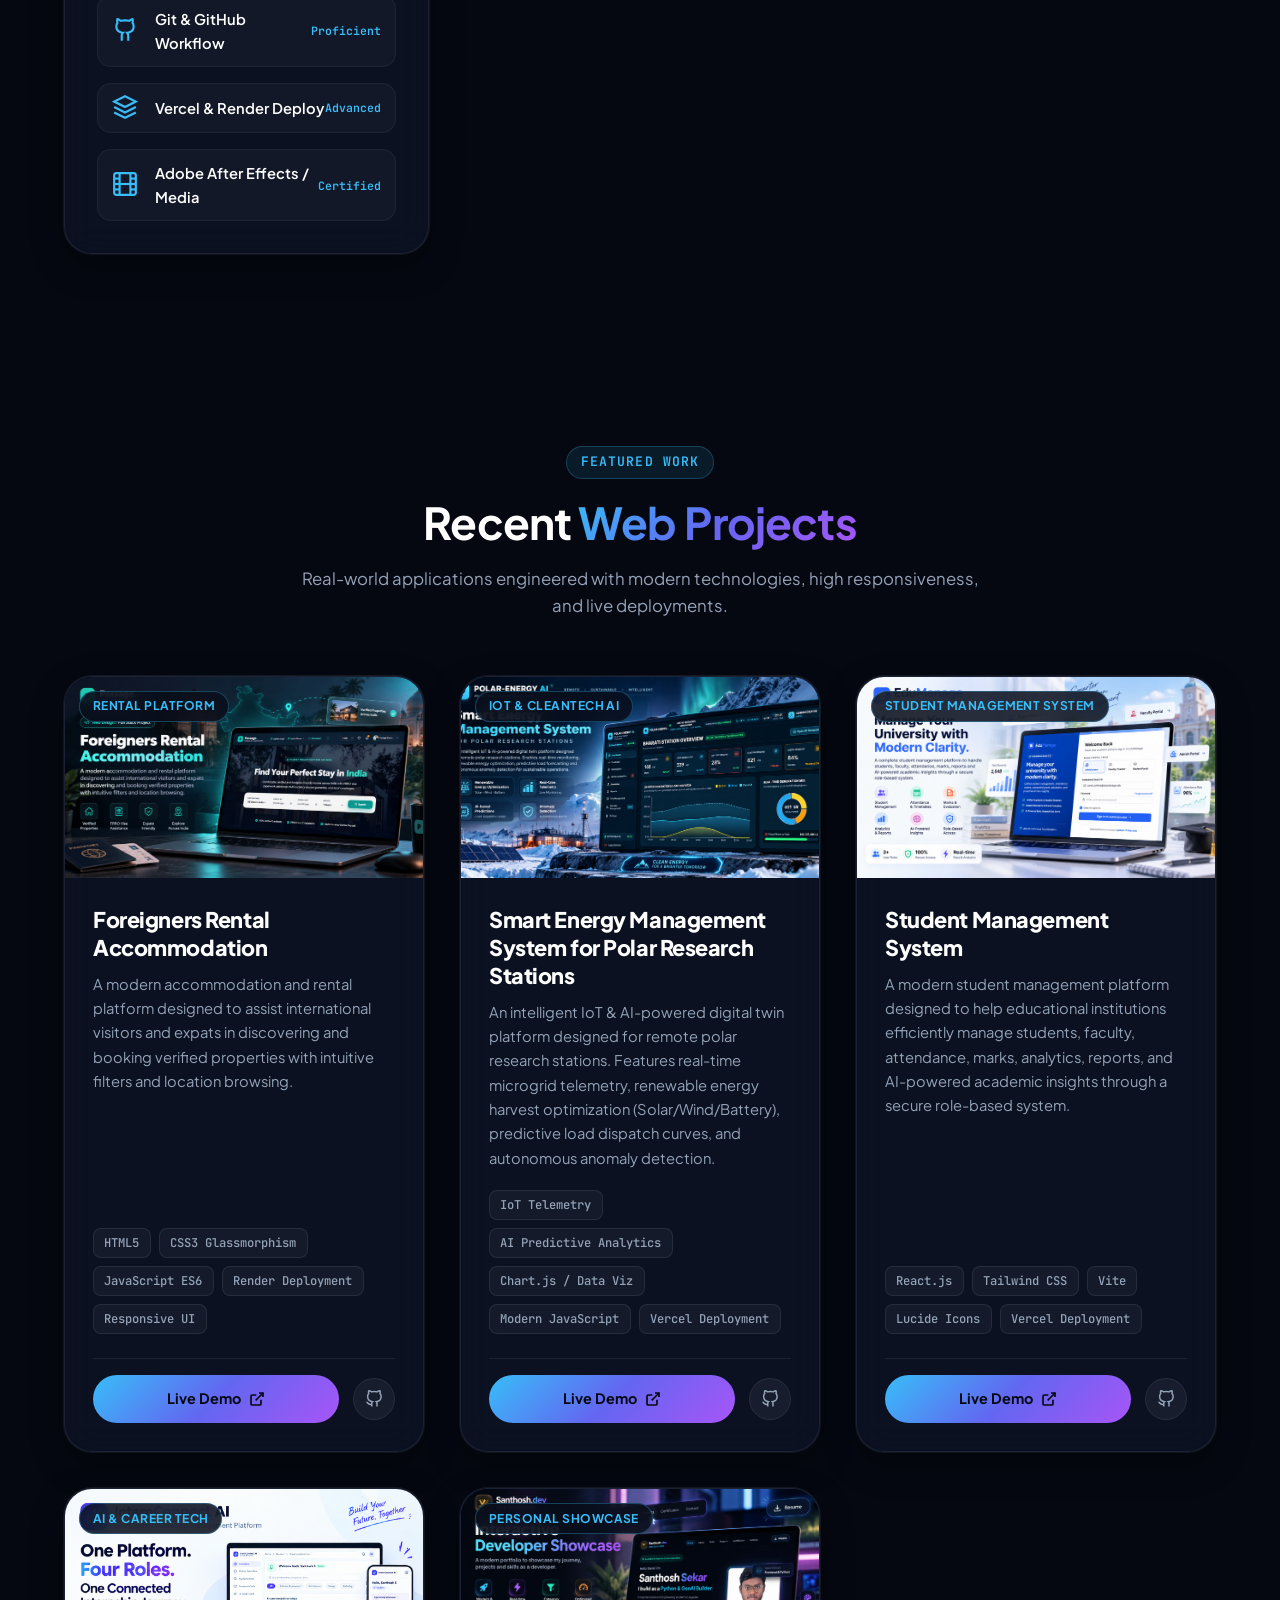
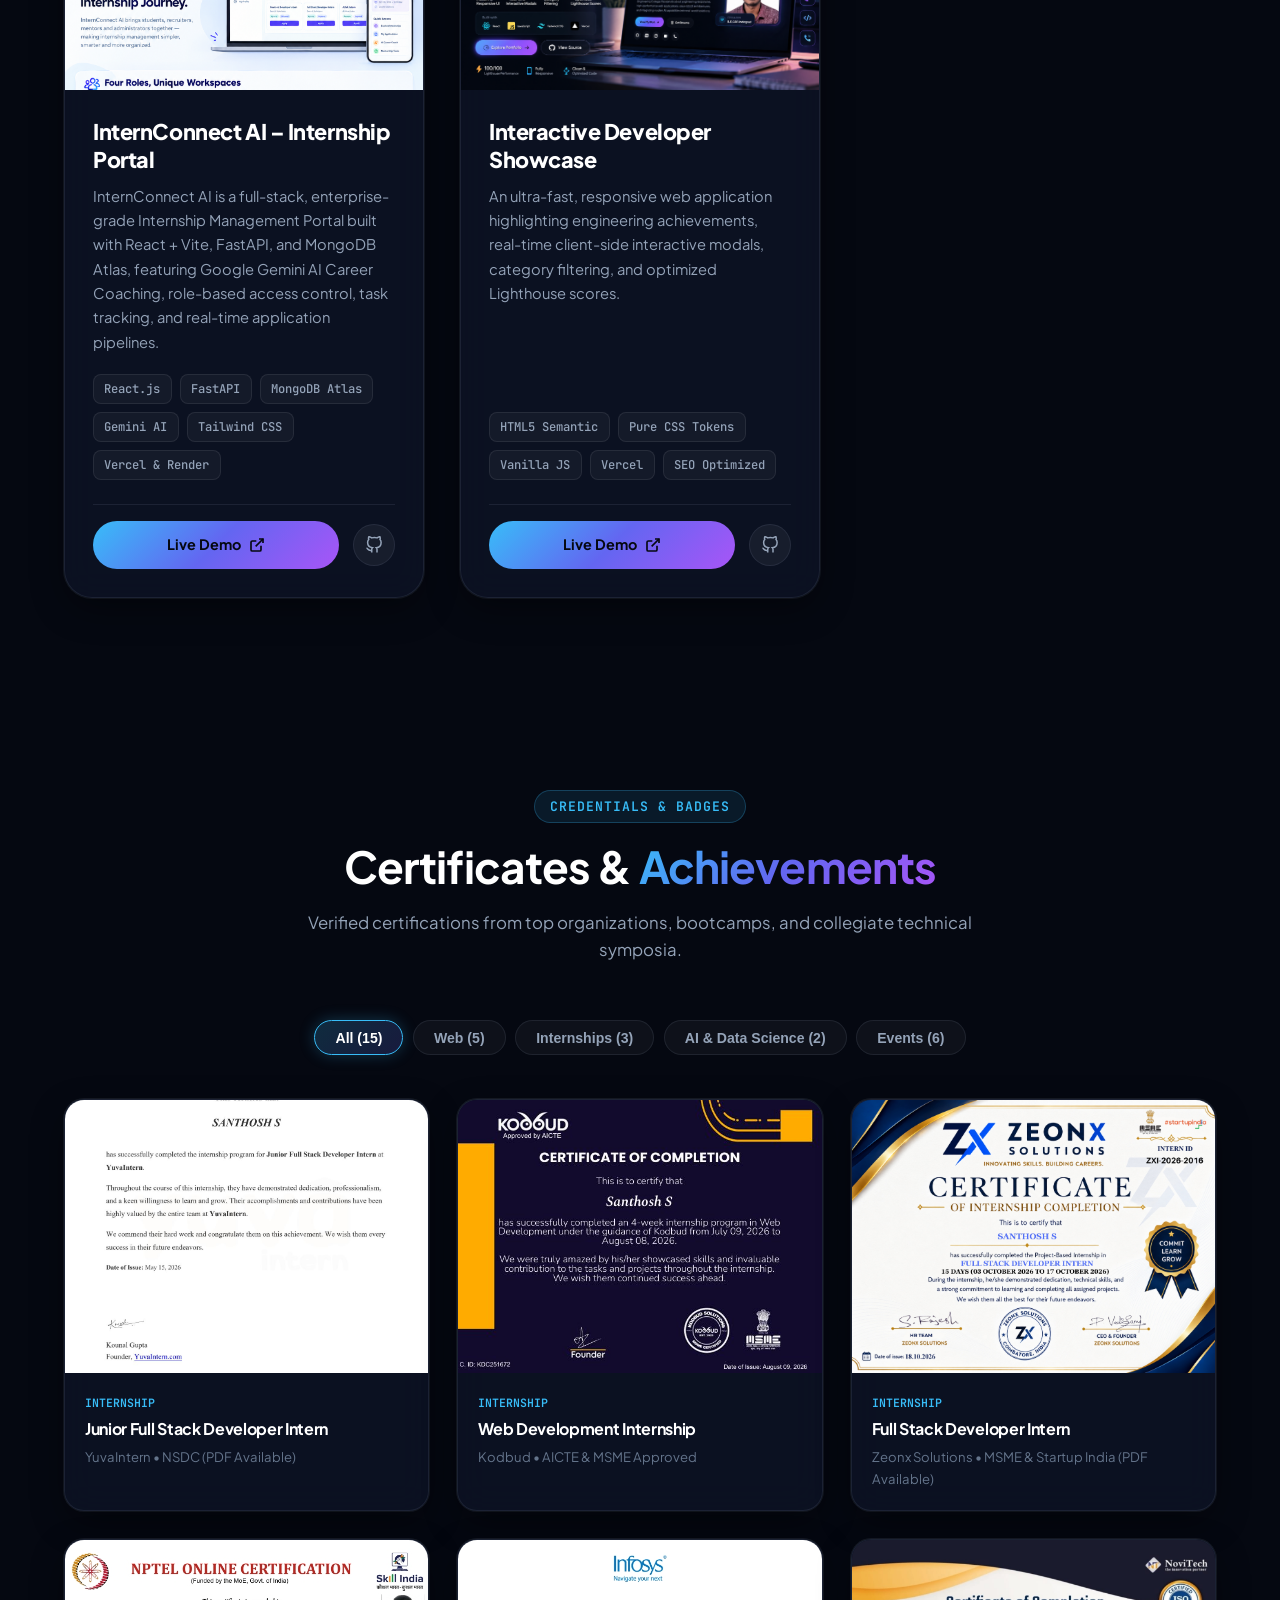
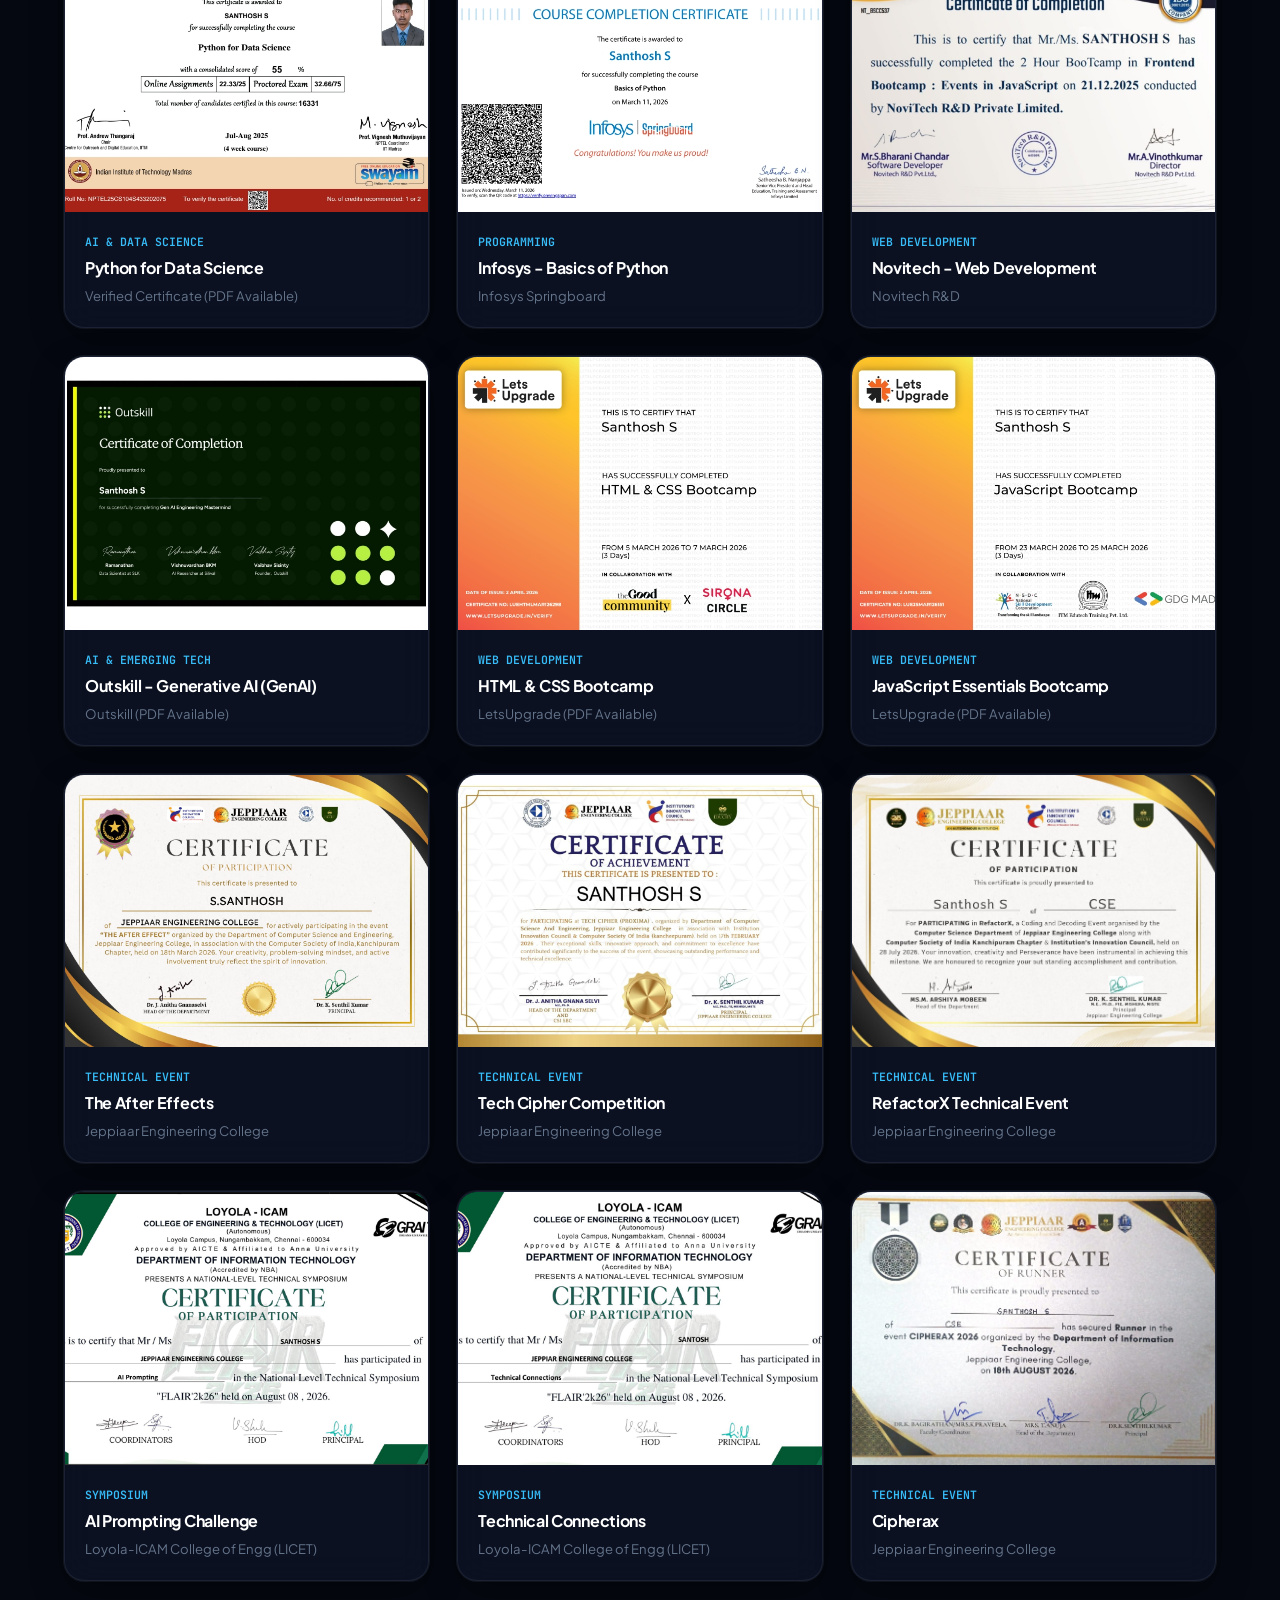
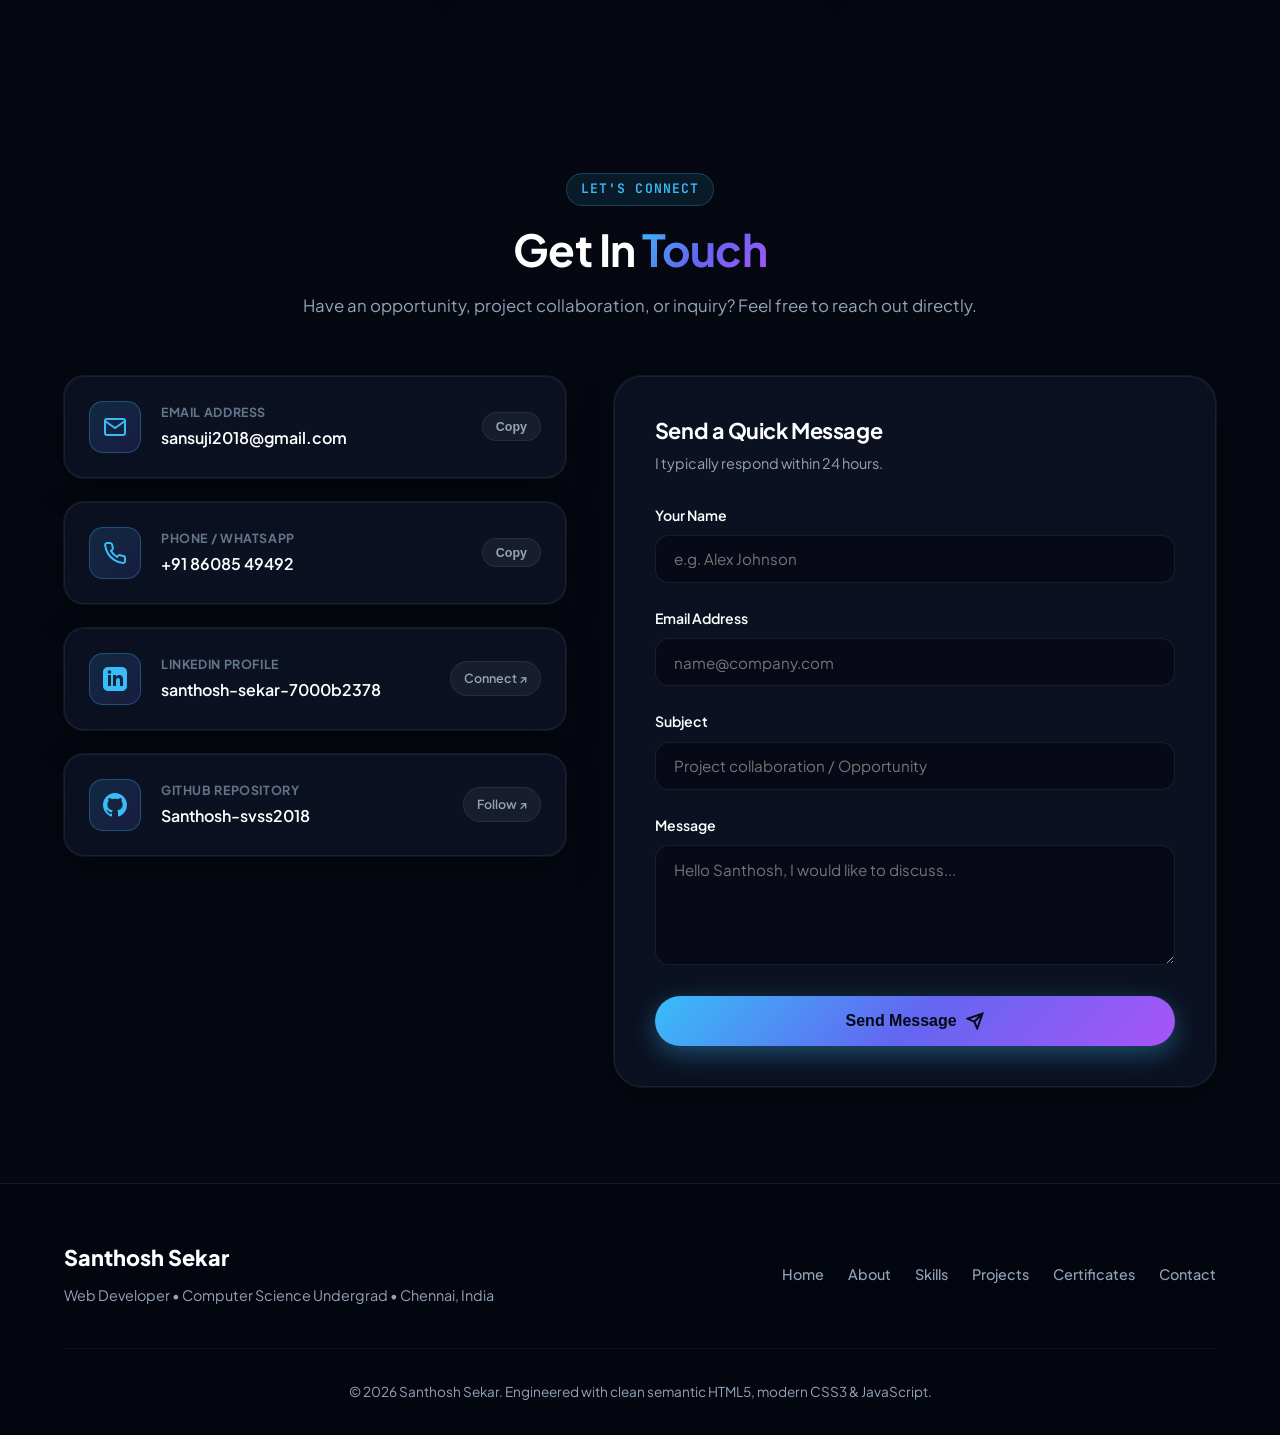
==== commit bf5f3e65: "Updated project" ====
--- a/index.html
+++ b/index.html
@@ -505,7 +505,7 @@
                 </div>
                 <div class="skill-info">
                   <div class="skill-name">
-                    <span>Vercel & Netlify Deploy</span>
+                    <span>Vercel & Render Deploy</span>
                     <span class="skill-badge-level">Advanced</span>
                   </div>
                 </div>
@@ -546,7 +546,7 @@
           <article class="project-card">
             <div class="project-media-wrap">
               <span class="project-tag-overlay">Rental Platform</span>
-              <img src="files/Screenshot 2026-07-26 192733.png" alt="Foreigners Rental Accommodation Web App" class="project-img" loading="lazy">
+              <img src="files/Passage India Rental Platform Showcase.png" alt="Foreigners Rental Accommodation Web App" class="project-img" loading="lazy">
             </div>
             <div class="project-body">
               <h3 class="project-title">Foreigners Rental Accommodation</h3>
@@ -578,7 +578,7 @@
           <article class="project-card">
             <div class="project-media-wrap">
               <span class="project-tag-overlay">IoT &amp; CleanTech AI</span>
-              <img src="files/Screenshot 2026-10-01 212139.png" alt="Smart Energy Management System for Polar Research Stations" class="project-img" loading="lazy">
+              <img src="files/Polar-Energy AI Arctic Dashboard.png" alt="Smart Energy Management System for Polar Research Stations" class="project-img" loading="lazy">
             </div>
             <div class="project-body">
               <h3 class="project-title">Smart Energy Management System for Polar Research Stations</h3>
@@ -610,7 +610,7 @@
           <article class="project-card">
             <div class="project-media-wrap">
               <span class="project-tag-overlay">Student Management System</span>
-              <img src="files/Screenshot 2026-10-05 214136.png" alt="Student Management System" class="project-img" loading="lazy">
+              <img src="files/EduManage_ Modern University Management.png" alt="Student Management System" class="project-img" loading="lazy">
             </div>
             <div class="project-body">
               <h3 class="project-title">Student Management System</h3>
@@ -675,7 +675,7 @@
           <article class="project-card">
             <div class="project-media-wrap">
               <span class="project-tag-overlay">Personal Showcase</span>
-              <img src="files/portflio.sc.png" alt="Interactive Portfolio Platform" class="project-img" loading="lazy">
+              <img src="files/Neon Developer Portfolio Showcase.png" alt="Interactive Portfolio Platform" class="project-img" loading="lazy">
             </div>
             <div class="project-body">
               <h3 class="project-title">Interactive Developer Showcase</h3>
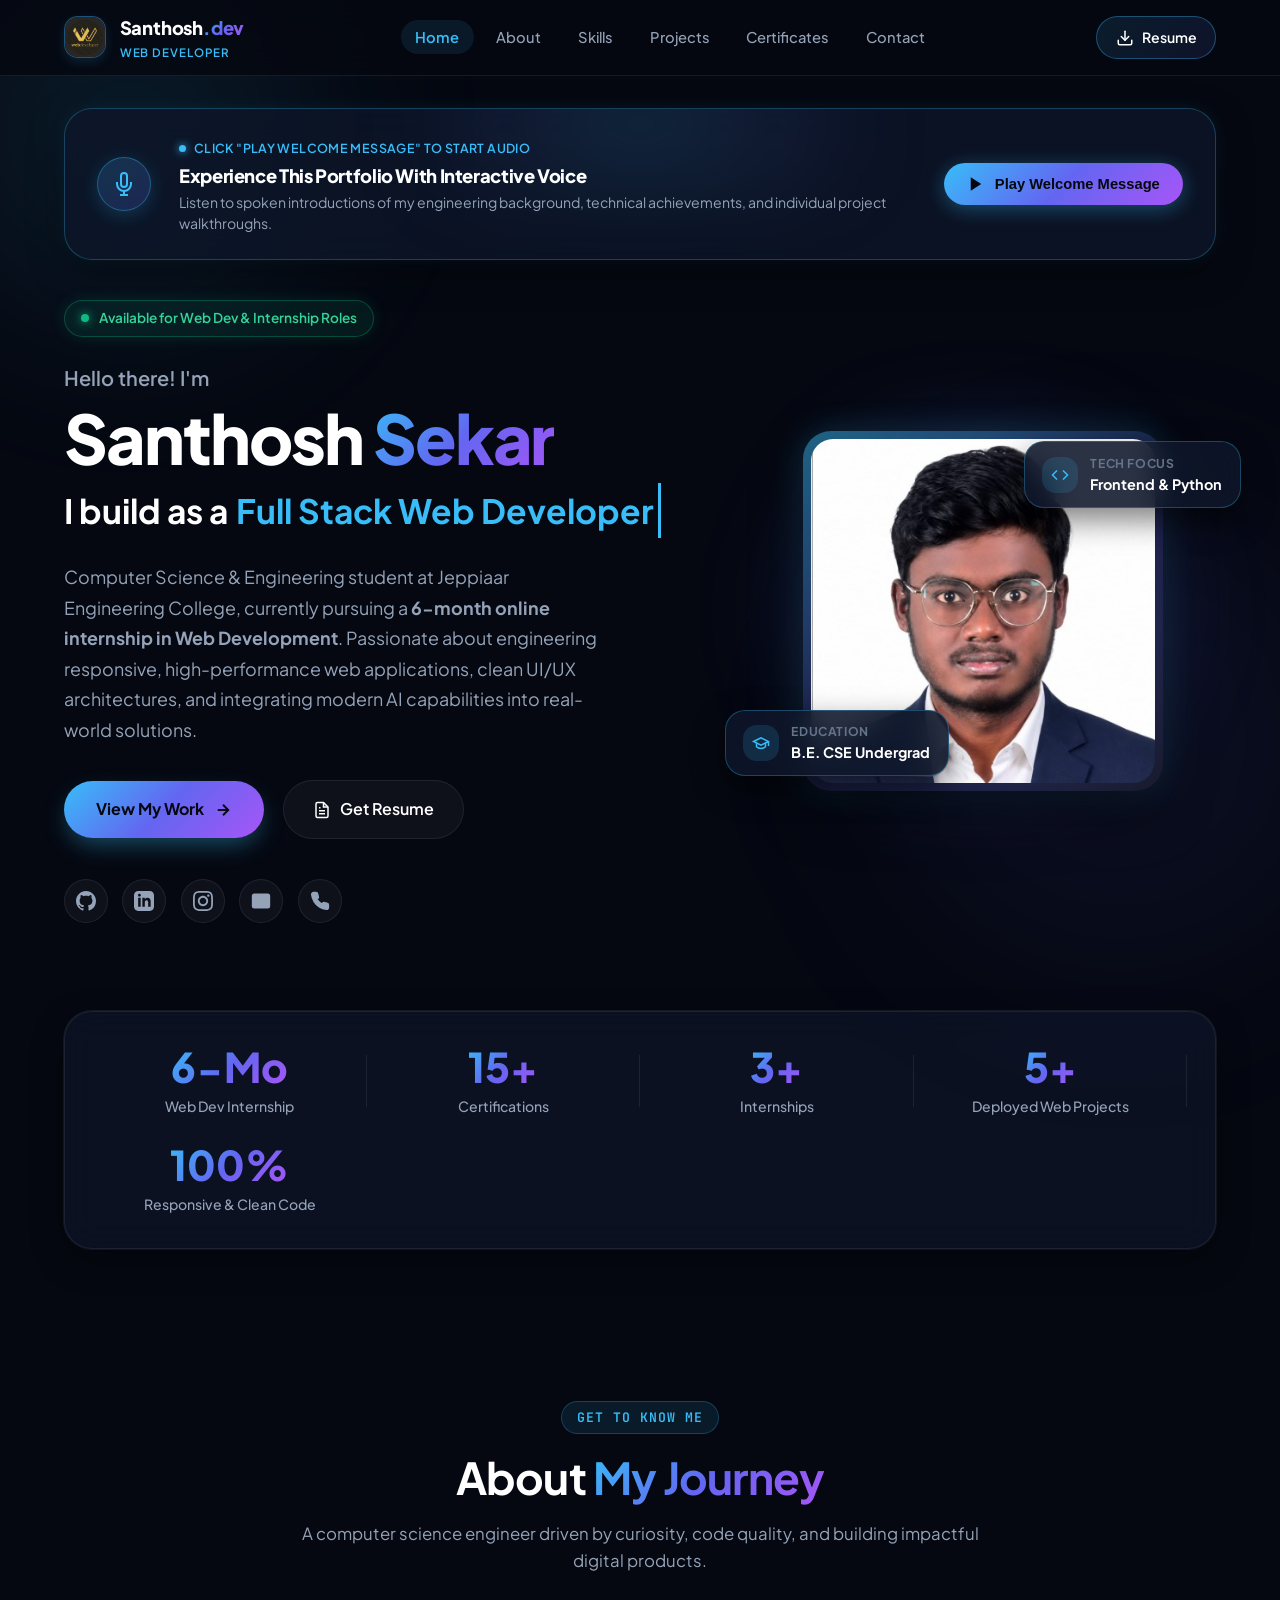
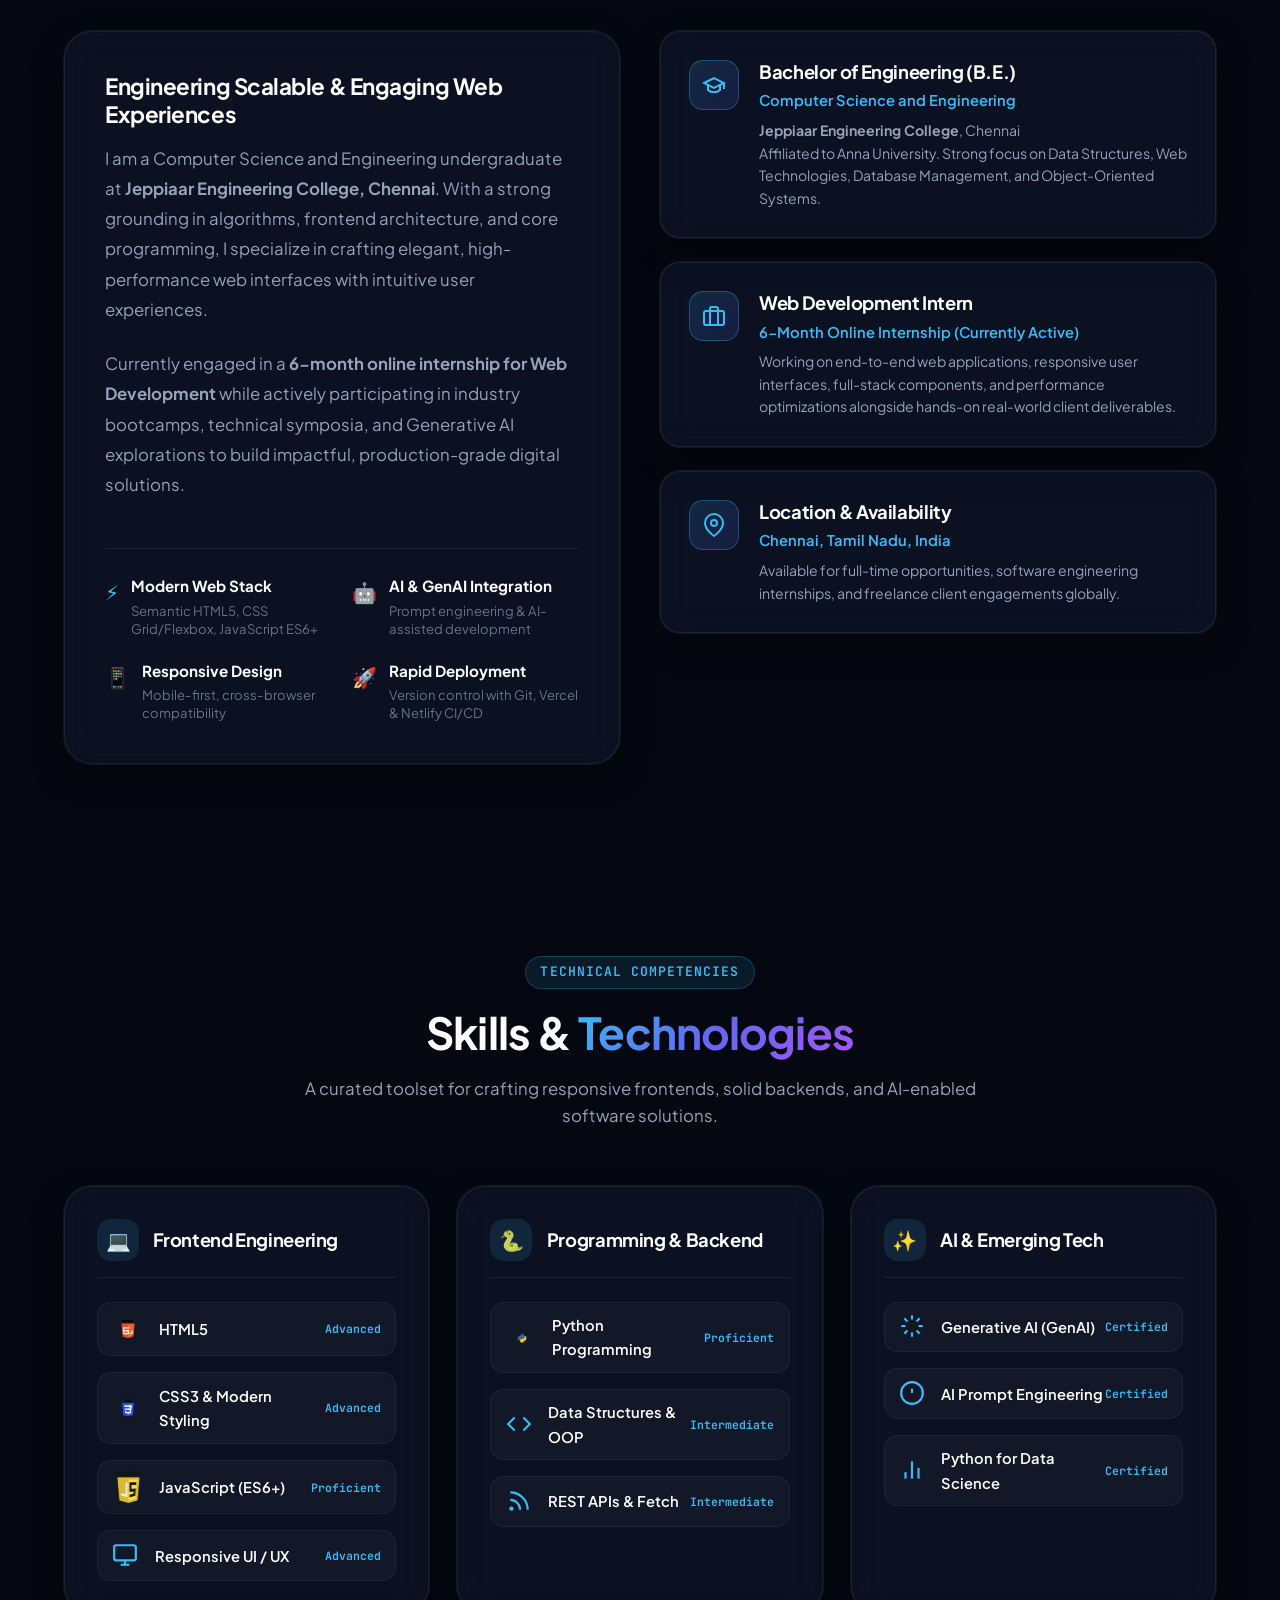
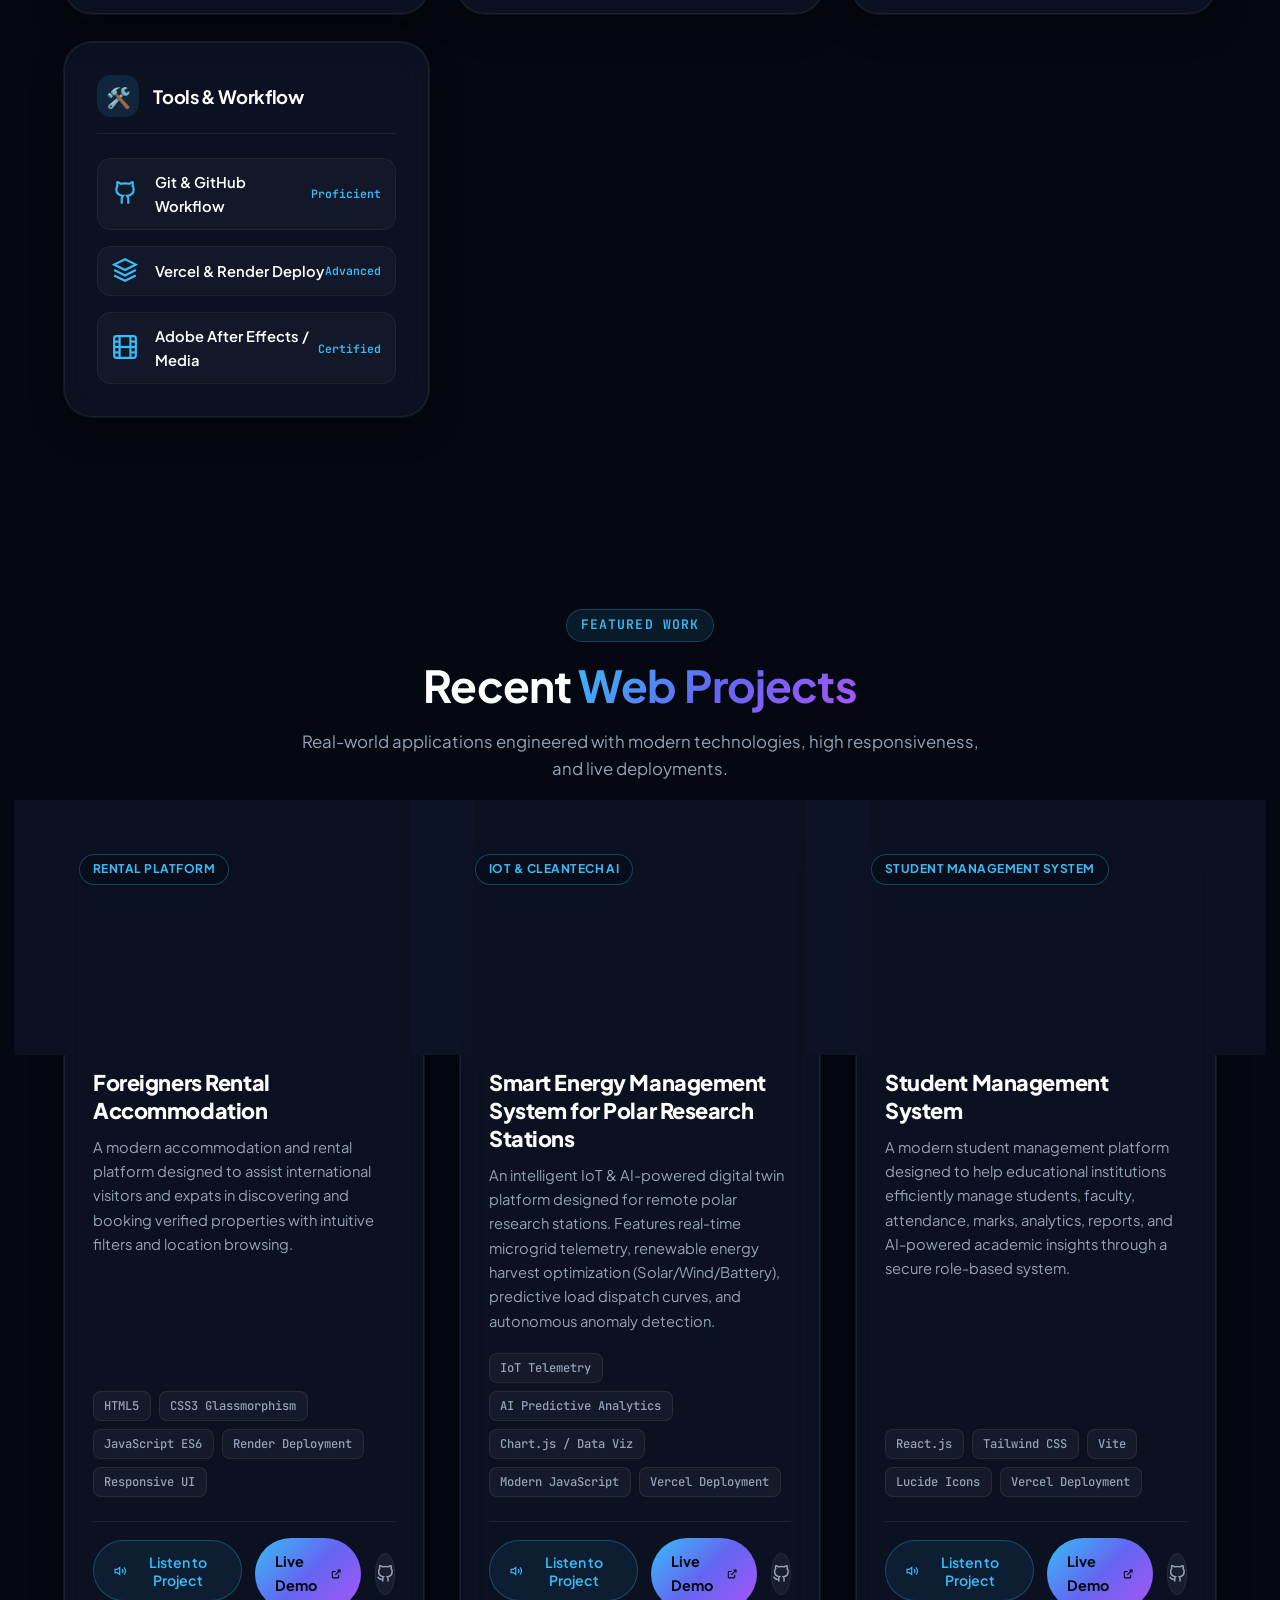
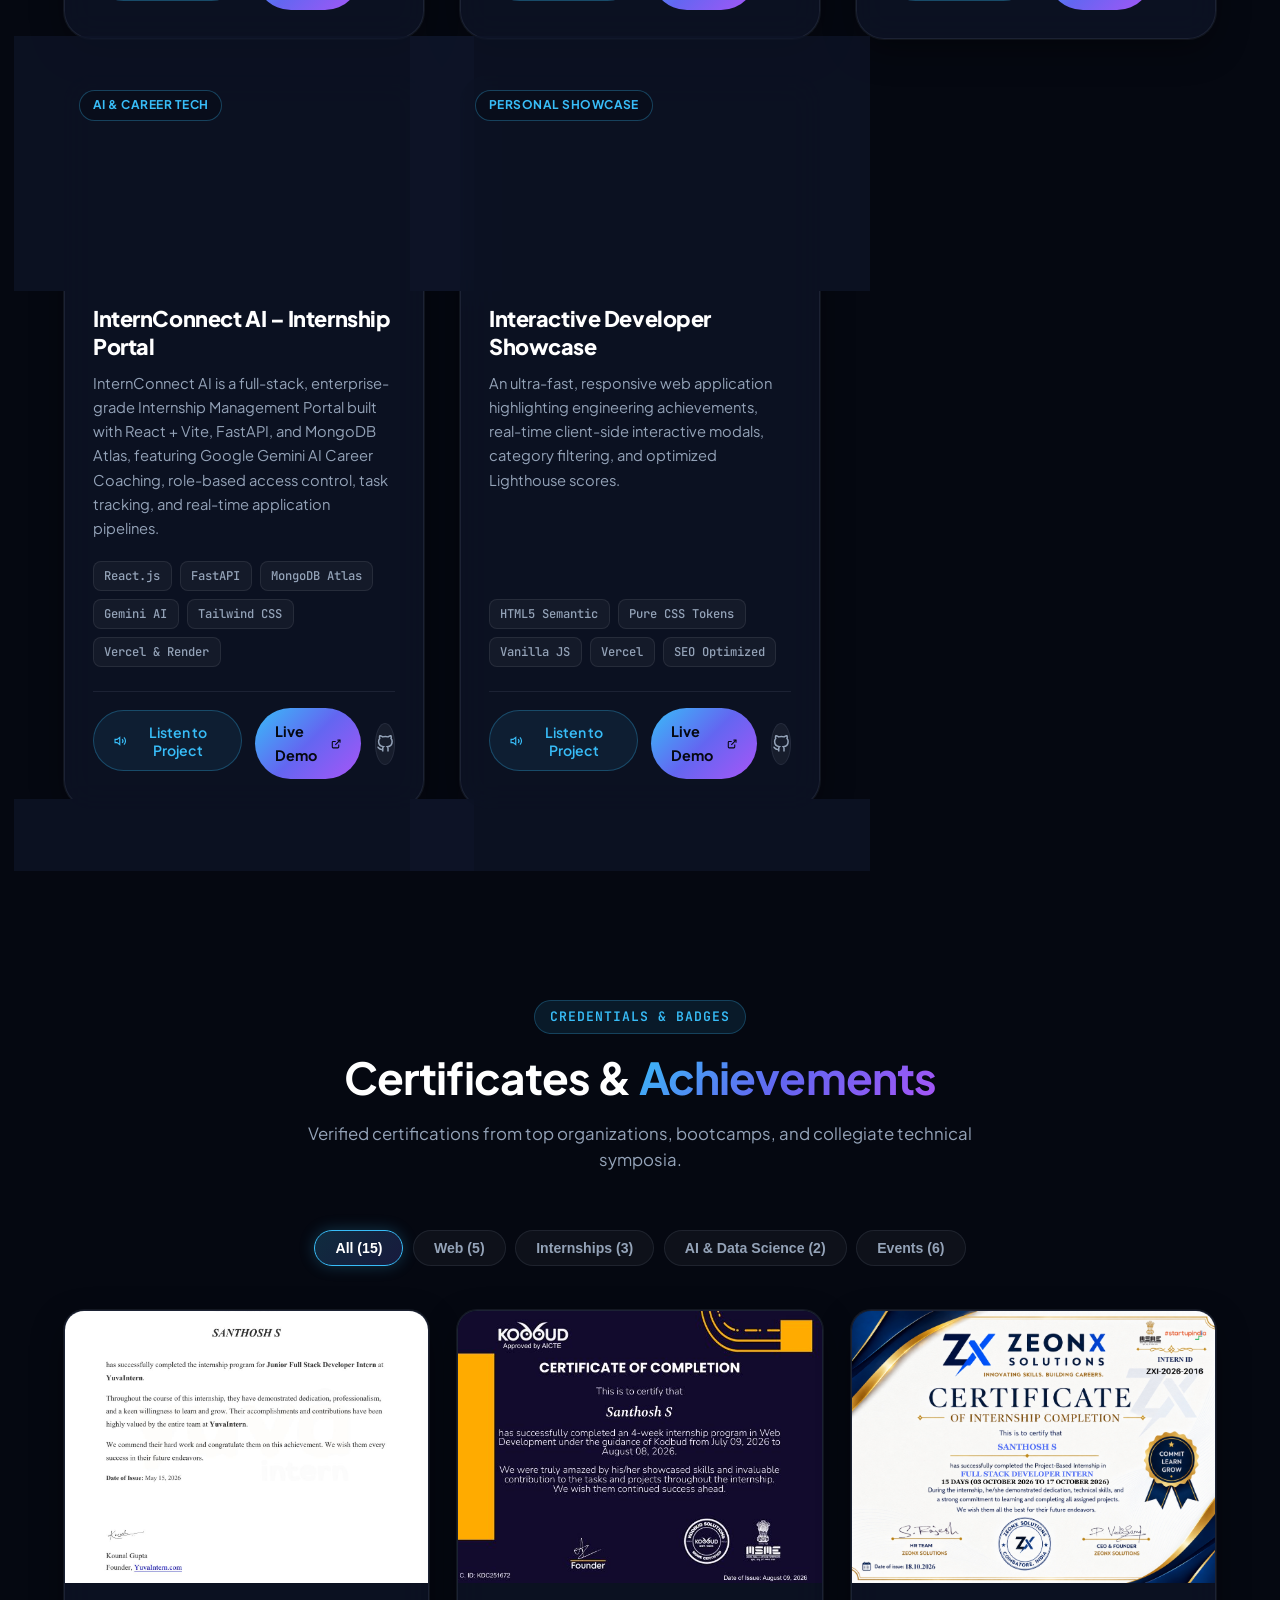
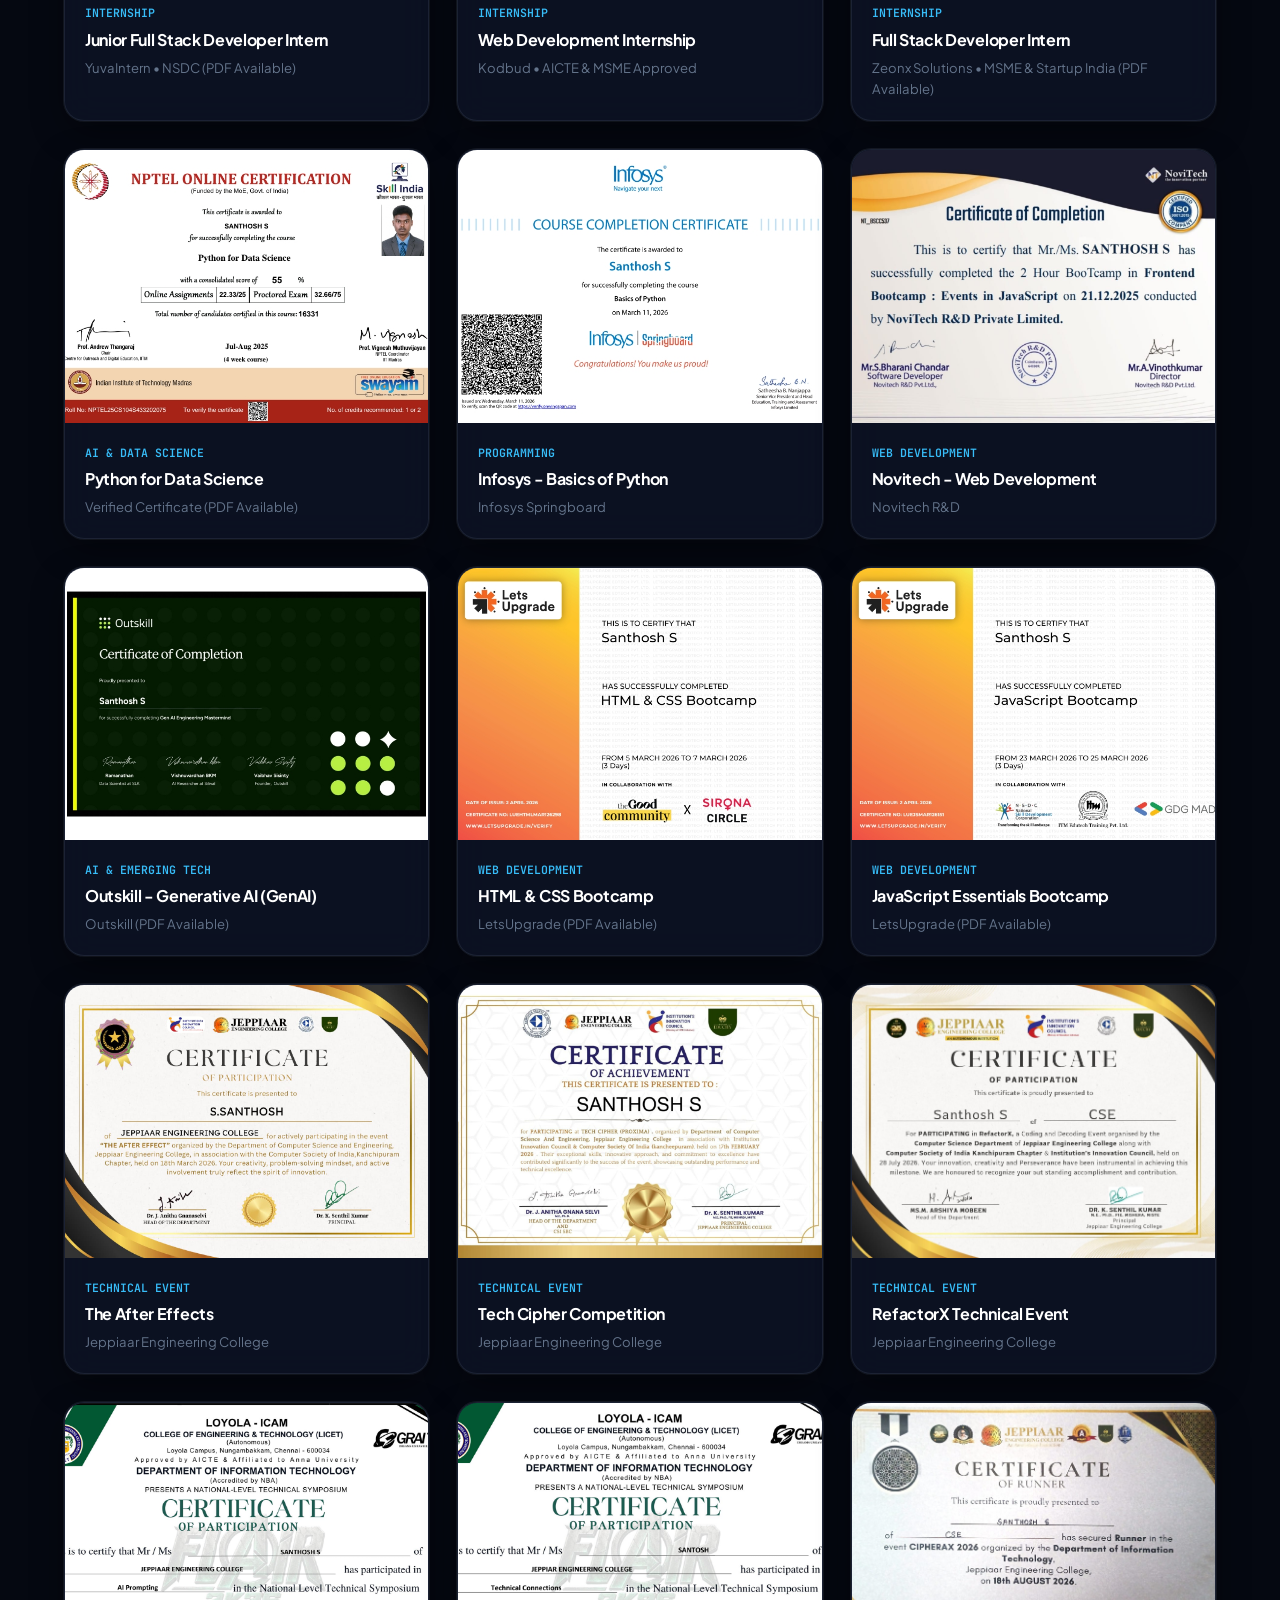
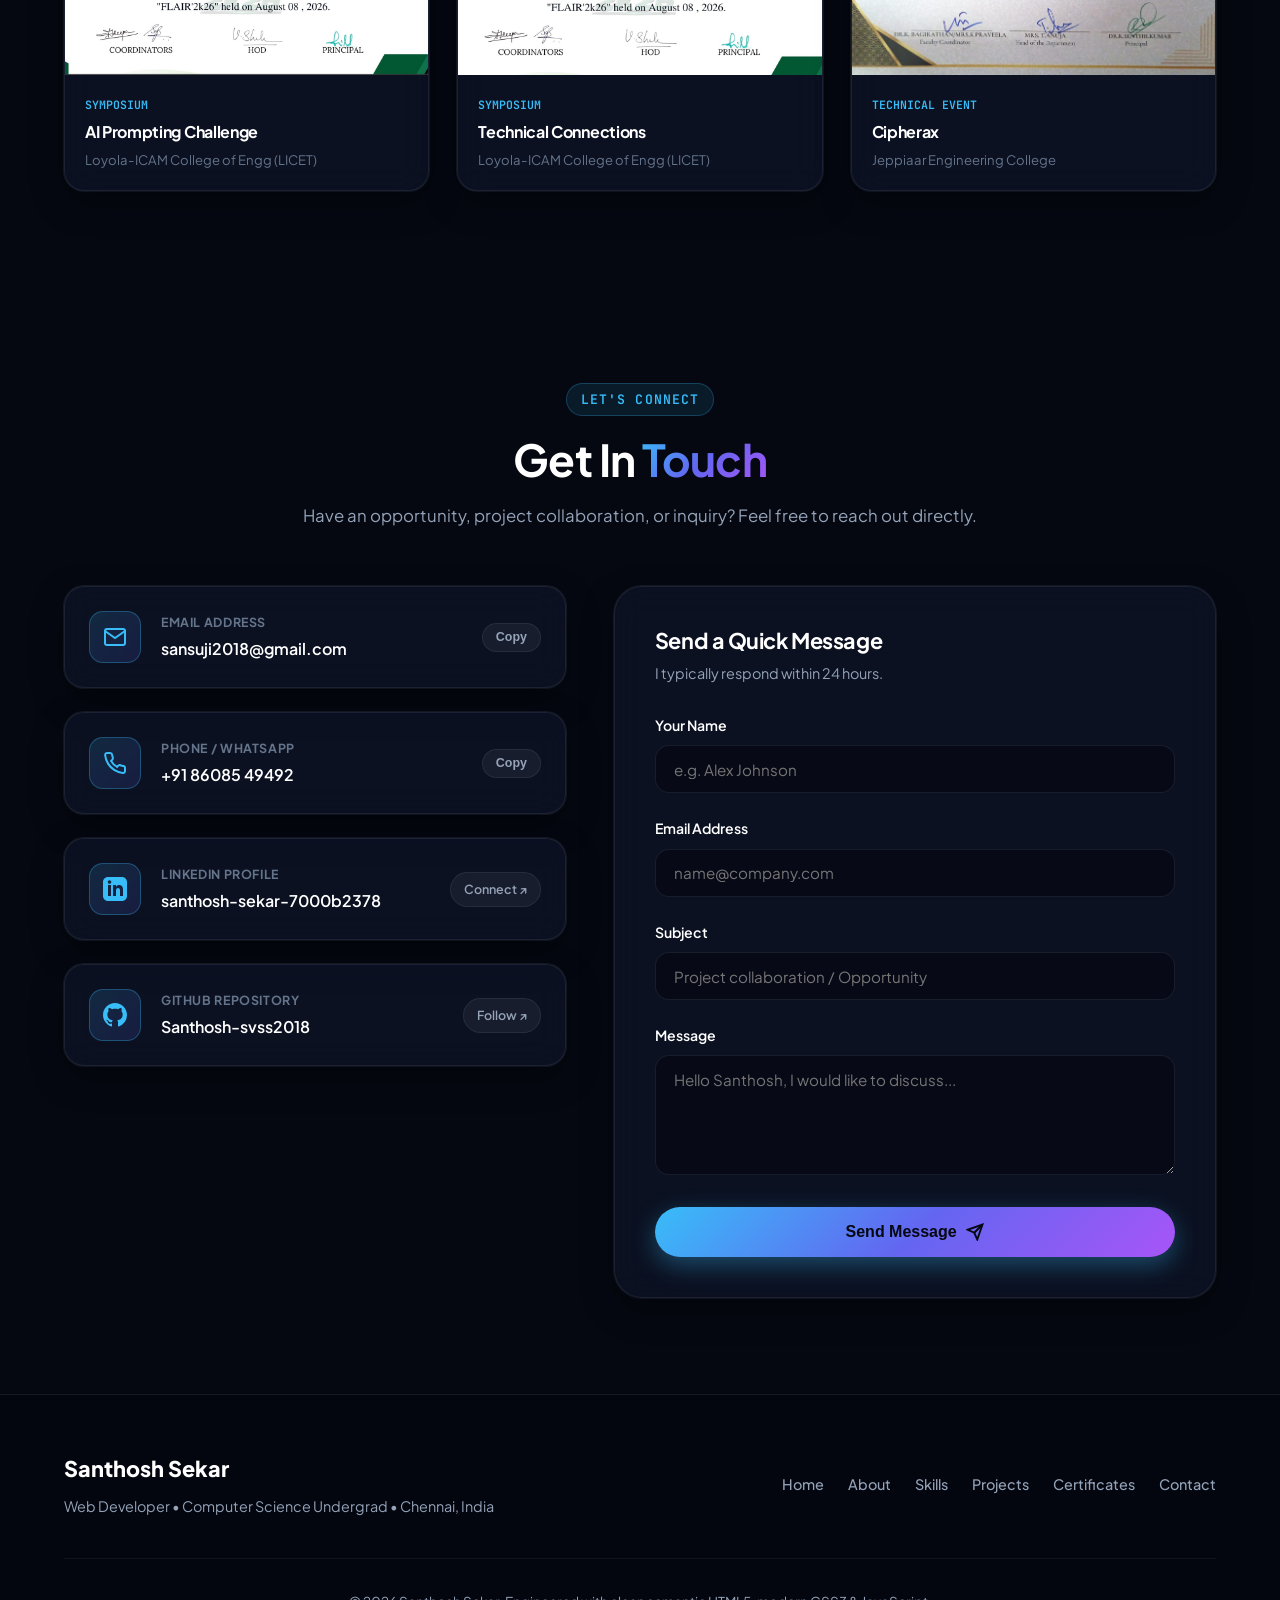
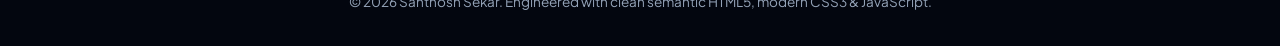
==== commit ffff497f: "Updated project" ====
--- a/index.html
+++ b/index.html
@@ -82,6 +82,73 @@
          ================================================================= -->
     <section id="home" class="hero-section">
       <div class="container">
+        <!-- Voice Welcome Experience Panel -->
+        <aside id="voiceWelcomePanel" class="voice-welcome-panel" aria-label="Interactive Voice Welcome Experience">
+          <div class="voice-panel-glow"></div>
+          <div class="voice-panel-content">
+            <div class="voice-panel-avatar">
+              <div class="voice-mic-icon-wrap" id="voiceWelcomeIconWrap">
+                <svg width="24" height="24" viewBox="0 0 24 24" fill="none" stroke="currentColor" stroke-width="2" class="voice-icon-pulse">
+                  <path d="M12 1a3 3 0 0 0-3 3v8a3 3 0 0 0 6 0V4a3 3 0 0 0-3-3z"></path>
+                  <path d="M19 10v2a7 7 0 0 1-14 0v-2"></path>
+                  <line x1="12" y1="19" x2="12" y2="23"></line>
+                  <line x1="8" y1="23" x2="16" y2="23"></line>
+                </svg>
+              </div>
+              <div class="voice-avatar-waves" aria-hidden="true">
+                <span class="v-wave"></span><span class="v-wave"></span><span class="v-wave"></span>
+              </div>
+            </div>
+
+            <div class="voice-panel-text">
+              <div class="voice-panel-tag">
+                <span class="voice-tag-dot"></span>
+                <span class="voice-tag-label" id="voiceWelcomeStatus">Interactive Voice Narration</span>
+              </div>
+              <h2 class="voice-panel-title">Experience This Portfolio With Interactive Voice</h2>
+              <p class="voice-panel-desc">
+                Listen to spoken introductions of my engineering background, technical achievements, and individual project walkthroughs.
+              </p>
+            </div>
+
+            <div class="voice-panel-actions">
+              <!-- Fallback / Start: Play Welcome Message button -->
+              <button type="button" id="btnEnableVoice" class="btn-voice-enable" aria-label="Play Welcome Message">
+                <svg width="18" height="18" viewBox="0 0 24 24" fill="currentColor"><polygon points="5 3 19 12 5 21 5 3"></polygon></svg>
+                <span id="btnEnableVoiceText">Play Welcome Message</span>
+              </button>
+
+              <!-- Active controls group (shown once enabled) -->
+              <div id="voiceActiveControls" class="voice-active-controls" style="display: none;">
+                <button type="button" id="btnPlayWelcome" class="btn-voice-ctrl btn-voice-primary" aria-label="Play welcome narration">
+                  <svg width="16" height="16" viewBox="0 0 24 24" fill="currentColor"><polygon points="5 3 19 12 5 21 5 3"></polygon></svg>
+                  <span id="btnPlayWelcomeText">Play Welcome</span>
+                </button>
+
+                <button type="button" id="btnStopWelcome" class="btn-voice-ctrl btn-voice-secondary" aria-label="Stop narration" title="Stop">
+                  <svg width="16" height="16" viewBox="0 0 24 24" fill="currentColor"><rect x="4" y="4" width="16" height="16" rx="2"></rect></svg>
+                  <span>Stop</span>
+                </button>
+
+                <button type="button" id="btnMuteToggle" class="btn-voice-ctrl btn-voice-secondary" aria-label="Mute or unmute voice" title="Mute/Unmute">
+                  <svg id="muteIconUnmuted" width="16" height="16" viewBox="0 0 24 24" fill="none" stroke="currentColor" stroke-width="2"><polygon points="11 5 6 9 2 9 2 15 6 15 11 19 11 5"></polygon><path d="M15.54 8.46a5 5 0 0 1 0 7.07"></path></svg>
+                  <svg id="muteIconMuted" width="16" height="16" viewBox="0 0 24 24" fill="none" stroke="currentColor" stroke-width="2" style="display:none;"><polygon points="11 5 6 9 2 9 2 15 6 15 11 19 11 5"></polygon><line x1="23" y1="9" x2="17" y2="15"></line><line x1="17" y1="9" x2="23" y2="15"></line></svg>
+                  <span id="muteBtnText">Mute</span>
+                </button>
+
+                <button type="button" id="btnOpenVoiceSettings" class="btn-voice-ctrl btn-voice-icon-only" aria-label="Voice settings" title="Voice Settings">
+                  <svg width="17" height="17" viewBox="0 0 24 24" fill="none" stroke="currentColor" stroke-width="2"><circle cx="12" cy="12" r="3"></circle><path d="M19.4 15a1.65 1.65 0 0 0 .33 1.82l.06.06a2 2 0 0 1 0 2.83 2 2 0 0 1-2.83 0l-.06-.06a1.65 1.65 0 0 0-1.82-.33 1.65 1.65 0 0 0-1 1.51V21a2 2 0 0 1-2 2 2 2 0 0 1-2-2v-.09A1.65 1.65 0 0 0 9 19.4a1.65 1.65 0 0 0-1.82.33l-.06.06a2 2 0 0 1-2.83 0 2 2 0 0 1 0-2.83l.06-.06a1.65 1.65 0 0 0 .33-1.82 1.65 1.65 0 0 0-1.51-1H3a2 2 0 0 1-2-2 2 2 0 0 1 2-2h.09A1.65 1.65 0 0 0 4.6 9a1.65 1.65 0 0 0-.33-1.82l-.06-.06a2 2 0 0 1 0-2.83 2 2 0 0 1 2.83 0l.06.06a1.65 1.65 0 0 0 1.82.33H9a1.65 1.65 0 0 0 1-1.51V3a2 2 0 0 1 2-2 2 2 0 0 1 2 2v.09a1.65 1.65 0 0 0 1 1.51 1.65 1.65 0 0 0 1.82-.33l.06-.06a2 2 0 0 1 2.83 0 2 2 0 0 1 0 2.83l-.06.06a1.65 1.65 0 0 0-.33 1.82V9a1.65 1.65 0 0 0 1.51 1H21a2 2 0 0 1 2 2 2 2 0 0 1-2 2h-.09a1.65 1.65 0 0 0-1.51 1z"></path></svg>
+                </button>
+              </div>
+
+              <!-- Unsupported fallback banner -->
+              <div id="voiceUnsupportedNotice" class="voice-unsupported-notice" style="display: none;">
+                <span>Voice Narration Unavailable</span>
+              </div>
+            </div>
+          </div>
+        </aside>
+
         <div class="hero-grid">
           
           <div class="hero-content">
@@ -543,9 +610,17 @@
         <div class="projects-grid">
           
           <!-- Project 1: Foreigners Rental -->
-          <article class="project-card">
+          <article class="project-card" data-project-id="foreign-rental">
             <div class="project-media-wrap">
               <span class="project-tag-overlay">Rental Platform</span>
+              <div class="project-voice-badge" aria-hidden="true">
+                <div class="voice-badge-bars">
+                  <span class="badge-bar"></span>
+                  <span class="badge-bar"></span>
+                  <span class="badge-bar"></span>
+                </div>
+                <span>Speaking</span>
+              </div>
               <img src="files/Passage India Rental Platform Showcase.png" alt="Foreigners Rental Accommodation Web App" class="project-img" loading="lazy">
             </div>
             <div class="project-body">
@@ -563,6 +638,10 @@
               </div>
 
               <div class="project-actions">
+                <button type="button" class="btn-project-voice" data-project-id="foreign-rental" aria-label="Listen to Foreign Rental Accommodation audio narration">
+                  <svg width="16" height="16" viewBox="0 0 24 24" fill="none" stroke="currentColor" stroke-width="2.2"><polygon points="11 5 6 9 2 9 2 15 6 15 11 19 11 5"></polygon><path d="M15.54 8.46a5 5 0 0 1 0 7.07"></path><path d="M19.07 4.93a10 10 0 0 1 0 14.14"></path></svg>
+                  <span class="voice-btn-text">Listen to Project</span>
+                </button>
                 <a href="https://pass-g11c.onrender.com//" target="_blank" rel="noopener noreferrer" class="btn-project-live">
                   <span>Live Demo</span>
                   <svg width="16" height="16" viewBox="0 0 24 24" fill="none" stroke="currentColor" stroke-width="2.5"><path d="M18 13v6a2 2 0 0 1-2 2H5a2 2 0 0 1-2-2V8a2 2 0 0 1 2-2h6"></path><polyline points="15 3 21 3 21 9"></polyline><line x1="10" y1="14" x2="21" y2="3"></line></svg>
@@ -575,9 +654,17 @@
           </article>
 
           <!-- Project 2: Smart Energy Management System for Polar Research Stations -->
-          <article class="project-card">
+          <article class="project-card" data-project-id="polar-energy">
             <div class="project-media-wrap">
               <span class="project-tag-overlay">IoT &amp; CleanTech AI</span>
+              <div class="project-voice-badge" aria-hidden="true">
+                <div class="voice-badge-bars">
+                  <span class="badge-bar"></span>
+                  <span class="badge-bar"></span>
+                  <span class="badge-bar"></span>
+                </div>
+                <span>Speaking</span>
+              </div>
               <img src="files/Polar-Energy AI Arctic Dashboard.png" alt="Smart Energy Management System for Polar Research Stations" class="project-img" loading="lazy">
             </div>
             <div class="project-body">
@@ -595,6 +682,10 @@
               </div>
 
               <div class="project-actions">
+                <button type="button" class="btn-project-voice" data-project-id="polar-energy" aria-label="Listen to Smart Energy Management System audio narration">
+                  <svg width="16" height="16" viewBox="0 0 24 24" fill="none" stroke="currentColor" stroke-width="2.2"><polygon points="11 5 6 9 2 9 2 15 6 15 11 19 11 5"></polygon><path d="M15.54 8.46a5 5 0 0 1 0 7.07"></path><path d="M19.07 4.93a10 10 0 0 1 0 14.14"></path></svg>
+                  <span class="voice-btn-text">Listen to Project</span>
+                </button>
                 <a href="https://polar-l9uq.vercel.app/" target="_blank" rel="noopener noreferrer" class="btn-project-live">
                   <span>Live Demo</span>
                   <svg width="16" height="16" viewBox="0 0 24 24" fill="none" stroke="currentColor" stroke-width="2.5"><path d="M18 13v6a2 2 0 0 1-2 2H5a2 2 0 0 1-2-2V8a2 2 0 0 1 2-2h6"></path><polyline points="15 3 21 3 21 9"></polyline><line x1="10" y1="14" x2="21" y2="3"></line></svg>
@@ -607,9 +698,17 @@
           </article>
 
           <!-- Project 3: Student Management System  -->
-          <article class="project-card">
+          <article class="project-card" data-project-id="edumanage">
             <div class="project-media-wrap">
               <span class="project-tag-overlay">Student Management System</span>
+              <div class="project-voice-badge" aria-hidden="true">
+                <div class="voice-badge-bars">
+                  <span class="badge-bar"></span>
+                  <span class="badge-bar"></span>
+                  <span class="badge-bar"></span>
+                </div>
+                <span>Speaking</span>
+              </div>
               <img src="files/EduManage_ Modern University Management.png" alt="Student Management System" class="project-img" loading="lazy">
             </div>
             <div class="project-body">
@@ -627,6 +726,10 @@
               </div>
 
               <div class="project-actions">
+                <button type="button" class="btn-project-voice" data-project-id="edumanage" aria-label="Listen to Student Management System audio narration">
+                  <svg width="16" height="16" viewBox="0 0 24 24" fill="none" stroke="currentColor" stroke-width="2.2"><polygon points="11 5 6 9 2 9 2 15 6 15 11 19 11 5"></polygon><path d="M15.54 8.46a5 5 0 0 1 0 7.07"></path><path d="M19.07 4.93a10 10 0 0 1 0 14.14"></path></svg>
+                  <span class="voice-btn-text">Listen to Project</span>
+                </button>
                 <a href="https://student-management-system-virid-three.vercel.app/students" target="_blank" rel="noopener noreferrer" class="btn-project-live">
                   <span>Live Demo</span>
                   <svg width="16" height="16" viewBox="0 0 24 24" fill="none" stroke="currentColor" stroke-width="2.5"><path d="M18 13v6a2 2 0 0 1-2 2H5a2 2 0 0 1-2-2V8a2 2 0 0 1 2-2h6"></path><polyline points="15 3 21 3 21 9"></polyline><line x1="10" y1="14" x2="21" y2="3"></line></svg>
@@ -639,9 +742,17 @@
           </article>
 
           <!-- Project 4: Internship Management Portal (InternConnect AI) -->
-          <article class="project-card">
+          <article class="project-card" data-project-id="internconnect">
             <div class="project-media-wrap">
               <span class="project-tag-overlay">AI &amp; Career Tech</span>
+              <div class="project-voice-badge" aria-hidden="true">
+                <div class="voice-badge-bars">
+                  <span class="badge-bar"></span>
+                  <span class="badge-bar"></span>
+                  <span class="badge-bar"></span>
+                </div>
+                <span>Speaking</span>
+              </div>
               <img src="files/InternConnect AI_ Four Roles, One Journey.png" alt="InternConnect AI Internship Management Portal" class="project-img" loading="lazy">
             </div>
             <div class="project-body">
@@ -660,6 +771,10 @@
               </div>
 
               <div class="project-actions">
+                <button type="button" class="btn-project-voice" data-project-id="internconnect" aria-label="Listen to InternConnect AI audio narration">
+                  <svg width="16" height="16" viewBox="0 0 24 24" fill="none" stroke="currentColor" stroke-width="2.2"><polygon points="11 5 6 9 2 9 2 15 6 15 11 19 11 5"></polygon><path d="M15.54 8.46a5 5 0 0 1 0 7.07"></path><path d="M19.07 4.93a10 10 0 0 1 0 14.14"></path></svg>
+                  <span class="voice-btn-text">Listen to Project</span>
+                </button>
                 <a href="https://intern-portal-wheat-beta.vercel.app/" target="_blank" rel="noopener noreferrer" class="btn-project-live">
                   <span>Live Demo</span>
                   <svg width="16" height="16" viewBox="0 0 24 24" fill="none" stroke="currentColor" stroke-width="2.5"><path d="M18 13v6a2 2 0 0 1-2 2H5a2 2 0 0 1-2-2V8a2 2 0 0 1 2-2h6"></path><polyline points="15 3 21 3 21 9"></polyline><line x1="10" y1="14" x2="21" y2="3"></line></svg>
@@ -672,9 +787,17 @@
           </article>
 
           <!-- Project 5: Interactive Developer Portfolio -->
-          <article class="project-card">
+          <article class="project-card" data-project-id="showcase-portfolio">
             <div class="project-media-wrap">
               <span class="project-tag-overlay">Personal Showcase</span>
+              <div class="project-voice-badge" aria-hidden="true">
+                <div class="voice-badge-bars">
+                  <span class="badge-bar"></span>
+                  <span class="badge-bar"></span>
+                  <span class="badge-bar"></span>
+                </div>
+                <span>Speaking</span>
+              </div>
               <img src="files/Neon Developer Portfolio Showcase.png" alt="Interactive Portfolio Platform" class="project-img" loading="lazy">
             </div>
             <div class="project-body">
@@ -692,6 +815,10 @@
               </div>
 
               <div class="project-actions">
+                <button type="button" class="btn-project-voice" data-project-id="showcase-portfolio" aria-label="Listen to Interactive Developer Showcase audio narration">
+                  <svg width="16" height="16" viewBox="0 0 24 24" fill="none" stroke="currentColor" stroke-width="2.2"><polygon points="11 5 6 9 2 9 2 15 6 15 11 19 11 5"></polygon><path d="M15.54 8.46a5 5 0 0 1 0 7.07"></path><path d="M19.07 4.93a10 10 0 0 1 0 14.14"></path></svg>
+                  <span class="voice-btn-text">Listen to Project</span>
+                </button>
                 <a href="https://santhoshportfolio-pi.vercel.app/" target="_blank" rel="noopener noreferrer" class="btn-project-live">
                   <span>Live Demo</span>
                   <svg width="16" height="16" viewBox="0 0 24 24" fill="none" stroke="currentColor" stroke-width="2.5"><path d="M18 13v6a2 2 0 0 1-2 2H5a2 2 0 0 1-2-2V8a2 2 0 0 1 2-2h6"></path><polyline points="15 3 21 3 21 9"></polyline><line x1="10" y1="14" x2="21" y2="3"></line></svg>
@@ -1138,7 +1265,139 @@
     <svg width="20" height="20" viewBox="0 0 24 24" fill="none" stroke="currentColor" stroke-width="2.5"><polyline points="18 15 12 9 6 15"></polyline></svg>
   </button>
 
+  <!-- =================================================================
+       REUSABLE DOCKED VOICE PLAYER BAR
+       ================================================================= -->
+  <aside id="floatingVoicePlayer" class="floating-voice-player" aria-label="Voice Narration Player" role="region" aria-live="polite">
+    <div class="player-container">
+      
+      <!-- Track & Speaking Info -->
+      <div class="player-info">
+        <div class="player-wave-indicator" aria-hidden="true">
+          <span class="bar bar-1"></span>
+          <span class="bar bar-2"></span>
+          <span class="bar bar-3"></span>
+          <span class="bar bar-4"></span>
+        </div>
+        <div class="player-text">
+          <div class="player-title" id="playerTrackTitle">Ready to listen</div>
+          <div class="player-status" id="playerTrackStatus">Select "Play Welcome" or "Listen to Project"</div>
+        </div>
+      </div>
+
+      <!-- Controls Group -->
+      <div class="player-controls">
+        <!-- Play / Pause / Resume Button -->
+        <button type="button" id="playerPlayPauseBtn" class="player-btn player-btn-main" aria-label="Play or pause voice narration" disabled>
+          <svg id="playerPlayIcon" width="18" height="18" viewBox="0 0 24 24" fill="currentColor"><polygon points="5 3 19 12 5 21 5 3"></polygon></svg>
+          <svg id="playerPauseIcon" width="18" height="18" viewBox="0 0 24 24" fill="currentColor" style="display: none;"><rect x="6" y="4" width="4" height="16"></rect><rect x="14" y="4" width="4" height="16"></rect></svg>
+        </button>
+
+        <!-- Replay Button -->
+        <button type="button" id="playerReplayBtn" class="player-btn" aria-label="Replay current narration" title="Replay" disabled>
+          <svg width="17" height="17" viewBox="0 0 24 24" fill="none" stroke="currentColor" stroke-width="2.2"><path d="M1 4v6h6"></path><path d="M3.51 15a9 9 0 1 0 2.13-9.36L1 10"></path></svg>
+        </button>
+
+        <!-- Stop Button -->
+        <button type="button" id="playerStopBtn" class="player-btn" aria-label="Stop narration" title="Stop" disabled>
+          <svg width="17" height="17" viewBox="0 0 24 24" fill="currentColor"><rect x="5" y="5" width="14" height="14" rx="2"></rect></svg>
+        </button>
+
+        <!-- Mute / Unmute Button -->
+        <button type="button" id="playerMuteBtn" class="player-btn" aria-label="Mute or unmute voice" title="Mute/Unmute">
+          <svg id="playerMuteIcon" width="17" height="17" viewBox="0 0 24 24" fill="none" stroke="currentColor" stroke-width="2"><polygon points="11 5 6 9 2 9 2 15 6 15 11 19 11 5"></polygon><path d="M15.54 8.46a5 5 0 0 1 0 7.07"></path><path d="M19.07 4.93a10 10 0 0 1 0 14.14"></path></svg>
+          <svg id="playerUnmuteIcon" width="17" height="17" viewBox="0 0 24 24" fill="none" stroke="currentColor" stroke-width="2" style="display: none;"><polygon points="11 5 6 9 2 9 2 15 6 15 11 19 11 5"></polygon><line x1="23" y1="9" x2="17" y2="15"></line><line x1="17" y1="9" x2="23" y2="15"></line></svg>
+        </button>
+
+        <!-- Settings Button -->
+        <button type="button" id="playerSettingsBtn" class="player-btn" aria-label="Voice settings" title="Voice Settings">
+          <svg width="17" height="17" viewBox="0 0 24 24" fill="none" stroke="currentColor" stroke-width="2"><circle cx="12" cy="12" r="3"></circle><path d="M19.4 15a1.65 1.65 0 0 0 .33 1.82l.06.06a2 2 0 0 1 0 2.83 2 2 0 0 1-2.83 0l-.06-.06a1.65 1.65 0 0 0-1.82-.33 1.65 1.65 0 0 0-1 1.51V21a2 2 0 0 1-2 2 2 2 0 0 1-2-2v-.09A1.65 1.65 0 0 0 9 19.4a1.65 1.65 0 0 0-1.82.33l-.06.06a2 2 0 0 1-2.83 0 2 2 0 0 1 0-2.83l.06-.06a1.65 1.65 0 0 0 .33-1.82 1.65 1.65 0 0 0-1.51-1H3a2 2 0 0 1-2-2 2 2 0 0 1 2-2h.09A1.65 1.65 0 0 0 4.6 9a1.65 1.65 0 0 0-.33-1.82l-.06-.06a2 2 0 0 1 0-2.83 2 2 0 0 1 2.83 0l.06.06a1.65 1.65 0 0 0 1.82.33H9a1.65 1.65 0 0 0 1-1.51V3a2 2 0 0 1 2-2 2 2 0 0 1 2 2v.09a1.65 1.65 0 0 0 1 1.51 1.65 1.65 0 0 0 1.82-.33l.06-.06a2 2 0 0 1 2.83 0 2 2 0 0 1 0 2.83l-.06.06a1.65 1.65 0 0 0-.33 1.82V9a1.65 1.65 0 0 0 1.51 1H21a2 2 0 0 1 2 2 2 2 0 0 1-2 2h-.09a1.65 1.65 0 0 0-1.51 1z"></path></svg>
+        </button>
+
+        <!-- Dismiss / Minimize Button -->
+        <button type="button" id="playerCloseBtn" class="player-btn player-btn-close" aria-label="Minimize voice player" title="Minimize">
+          <svg width="16" height="16" viewBox="0 0 24 24" fill="none" stroke="currentColor" stroke-width="2.5"><line x1="18" y1="6" x2="6" y2="18"></line><line x1="6" y1="6" x2="18" y2="18"></line></svg>
+        </button>
+      </div>
+
+    </div>
+  </aside>
+
+  <!-- =================================================================
+       VOICE SETTINGS MODAL
+       ================================================================= -->
+  <div id="voiceSettingsModal" class="voice-modal" role="dialog" aria-modal="true" aria-labelledby="voiceSettingsTitle" style="display: none;">
+    <div class="voice-modal-backdrop"></div>
+    <div class="voice-modal-content">
+      <div class="voice-modal-header">
+        <div class="voice-modal-title-group">
+          <svg width="22" height="22" viewBox="0 0 24 24" fill="none" stroke="currentColor" stroke-width="2" class="voice-modal-icon"><circle cx="12" cy="12" r="3"></circle><path d="M19.4 15a1.65 1.65 0 0 0 .33 1.82l.06.06a2 2 0 0 1 0 2.83 2 2 0 0 1-2.83 0l-.06-.06a1.65 1.65 0 0 0-1.82-.33 1.65 1.65 0 0 0-1 1.51V21a2 2 0 0 1-2 2 2 2 0 0 1-2-2v-.09A1.65 1.65 0 0 0 9 19.4a1.65 1.65 0 0 0-1.82.33l-.06.06a2 2 0 0 1-2.83 0 2 2 0 0 1 0-2.83l.06-.06a1.65 1.65 0 0 0 .33-1.82 1.65 1.65 0 0 0-1.51-1H3a2 2 0 0 1-2-2 2 2 0 0 1 2-2h.09A1.65 1.65 0 0 0 4.6 9a1.65 1.65 0 0 0-.33-1.82l-.06-.06a2 2 0 0 1 0-2.83 2 2 0 0 1 2.83 0l.06.06a1.65 1.65 0 0 0 1.82.33H9a1.65 1.65 0 0 0 1-1.51V3a2 2 0 0 1 2-2 2 2 0 0 1 2 2v.09a1.65 1.65 0 0 0 1 1.51 1.65 1.65 0 0 0 1.82-.33l.06-.06a2 2 0 0 1 2.83 0 2 2 0 0 1 0 2.83l-.06.06a1.65 1.65 0 0 0-.33 1.82V9a1.65 1.65 0 0 0 1.51 1H21a2 2 0 0 1 2 2 2 2 0 0 1-2 2h-.09a1.65 1.65 0 0 0-1.51 1z"></path></svg>
+          <h3 id="voiceSettingsTitle" class="voice-modal-title">Voice & Audio Settings</h3>
+        </div>
+        <button type="button" class="voice-modal-close" id="voiceSettingsCloseBtn" aria-label="Close voice settings">&times;</button>
+      </div>
+
+      <div class="voice-modal-body">
+        <!-- Voice Selector -->
+        <div class="voice-setting-field">
+          <label for="voiceSelect" class="voice-setting-label">
+            <span>English Voice</span>
+            <span class="voice-label-hint">Curated natural voices prioritized</span>
+          </label>
+          <select id="voiceSelect" class="voice-select-input">
+            <option value="">Loading available voices...</option>
+          </select>
+        </div>
+
+        <!-- Speed / Rate -->
+        <div class="voice-setting-field">
+          <div class="voice-slider-header">
+            <label for="voiceRateSlider" class="voice-setting-label">Speaking Speed</label>
+            <span id="voiceRateValue" class="voice-slider-badge">1.0x (Normal)</span>
+          </div>
+          <input type="range" id="voiceRateSlider" min="0.75" max="1.5" step="0.05" value="1.0" class="voice-range-slider">
+          <div class="voice-slider-ticks">
+            <span>0.75x</span>
+            <span>1.0x</span>
+            <span>1.25x</span>
+            <span>1.5x</span>
+          </div>
+        </div>
+
+        <!-- Pitch -->
+        <div class="voice-setting-field">
+          <div class="voice-slider-header">
+            <label for="voicePitchSlider" class="voice-setting-label">Voice Pitch</label>
+            <span id="voicePitchValue" class="voice-slider-badge">1.0</span>
+          </div>
+          <input type="range" id="voicePitchSlider" min="0.8" max="1.2" step="0.05" value="1.0" class="voice-range-slider">
+          <div class="voice-slider-ticks">
+            <span>Lower</span>
+            <span>Normal (1.0)</span>
+            <span>Higher</span>
+          </div>
+        </div>
+
+        <!-- Voice Preview Test -->
+        <div class="voice-test-row">
+          <button type="button" id="btnTestVoice" class="btn-voice-preview">
+            <svg width="16" height="16" viewBox="0 0 24 24" fill="none" stroke="currentColor" stroke-width="2"><polygon points="5 3 19 12 5 21 5 3"></polygon></svg>
+            <span>Preview Voice Sample</span>
+          </button>
+          <button type="button" id="btnResetVoiceSettings" class="btn-voice-reset">Reset to Defaults</button>
+        </div>
+      </div>
+
+      <div class="voice-modal-footer">
+        <p class="voice-modal-note">Voice settings persist during your active visit.</p>
+        <button type="button" class="btn-primary" id="btnApplyVoiceSettings" style="padding: 0.6rem 1.4rem; font-size: 0.88rem;">Done</button>
+      </div>
+    </div>
+  </div>
+
   <!-- JavaScript -->
+  <script src="voice-data.js"></script>
+  <script src="voice-controller.js"></script>
   <script src="portfolio.js"></script>
 </body>
 </html>
--- a/Portfolio.css
+++ b/Portfolio.css
@@ -1819,4 +1819,922 @@
     flex-wrap: wrap;
     justify-content: center;
   }
+}
+
+/* ==========================================================================
+   INTERACTIVE VOICE EXPERIENCE DESIGN SYSTEM
+   Styles for Welcome Voice Panel, Project Voice Buttons, Floating Player,
+   Equalizer Micro-Animations, and Voice Settings Modal.
+   ========================================================================== */
+
+/* --- 1. Hero Welcome Voice Panel --- */
+.voice-welcome-panel {
+  position: relative;
+  background: rgba(14, 22, 41, 0.78);
+  backdrop-filter: blur(20px);
+  -webkit-backdrop-filter: blur(20px);
+  border: 1px solid rgba(56, 189, 248, 0.28);
+  border-radius: var(--radius-xl);
+  padding: 1.5rem 2rem;
+  margin-bottom: 2.5rem;
+  box-shadow: 0 12px 36px -4px rgba(0, 0, 0, 0.5), 0 0 20px -4px rgba(56, 189, 248, 0.15);
+  overflow: hidden;
+  transition: border-color var(--transition-normal), box-shadow var(--transition-normal);
+  z-index: 2;
+}
+
+.voice-welcome-panel:hover {
+  border-color: rgba(56, 189, 248, 0.45);
+  box-shadow: 0 16px 42px -4px rgba(0, 0, 0, 0.6), 0 0 28px -2px rgba(56, 189, 248, 0.25);
+}
+
+.voice-welcome-panel.is-narrating {
+  border-color: rgba(56, 189, 248, 0.7);
+  box-shadow: 0 16px 48px -4px rgba(0, 0, 0, 0.65), 0 0 35px 2px rgba(56, 189, 248, 0.35);
+  animation: panelGlowPulse 3s ease-in-out infinite;
+}
+
+@keyframes panelGlowPulse {
+  0%, 100% {
+    box-shadow: 0 16px 48px -4px rgba(0, 0, 0, 0.65), 0 0 25px 0 rgba(56, 189, 248, 0.25);
+  }
+  50% {
+    box-shadow: 0 20px 52px -4px rgba(0, 0, 0, 0.7), 0 0 40px 6px rgba(56, 189, 248, 0.45);
+  }
+}
+
+.voice-panel-glow {
+  position: absolute;
+  top: -40%;
+  left: 20%;
+  width: 60%;
+  height: 100%;
+  background: radial-gradient(circle, rgba(56, 189, 248, 0.12) 0%, rgba(99, 102, 241, 0.05) 50%, transparent 70%);
+  pointer-events: none;
+  filter: blur(40px);
+}
+
+.voice-panel-content {
+  position: relative;
+  display: flex;
+  align-items: center;
+  justify-content: space-between;
+  gap: 1.75rem;
+  z-index: 1;
+}
+
+.voice-panel-avatar {
+  position: relative;
+  display: flex;
+  align-items: center;
+  justify-content: center;
+  flex-shrink: 0;
+}
+
+.voice-mic-icon-wrap {
+  width: 54px;
+  height: 54px;
+  border-radius: 50%;
+  background: linear-gradient(135deg, rgba(56, 189, 248, 0.18), rgba(99, 102, 241, 0.22));
+  border: 1px solid rgba(56, 189, 248, 0.35);
+  display: flex;
+  align-items: center;
+  justify-content: center;
+  color: var(--primary);
+  box-shadow: 0 4px 18px rgba(56, 189, 248, 0.2);
+  transition: transform var(--transition-fast), border-color var(--transition-fast);
+}
+
+.voice-welcome-panel.is-narrating .voice-mic-icon-wrap {
+  background: var(--gradient-primary);
+  color: #050811;
+  border-color: transparent;
+  transform: scale(1.06);
+  box-shadow: 0 0 25px rgba(56, 189, 248, 0.5);
+}
+
+.voice-avatar-waves {
+  position: absolute;
+  top: 50%;
+  left: 50%;
+  transform: translate(-50%, -50%);
+  width: 100%;
+  height: 100%;
+  pointer-events: none;
+}
+
+.voice-avatar-waves .v-wave {
+  position: absolute;
+  top: 0;
+  left: 0;
+  width: 100%;
+  height: 100%;
+  border-radius: 50%;
+  border: 1px solid rgba(56, 189, 248, 0.4);
+  opacity: 0;
+  pointer-events: none;
+}
+
+.voice-welcome-panel.is-narrating .voice-avatar-waves .v-wave:nth-child(1) {
+  animation: rippleWave 2.4s cubic-bezier(0, 0.2, 0.8, 1) infinite;
+}
+.voice-welcome-panel.is-narrating .voice-avatar-waves .v-wave:nth-child(2) {
+  animation: rippleWave 2.4s cubic-bezier(0, 0.2, 0.8, 1) infinite 0.8s;
+}
+.voice-welcome-panel.is-narrating .voice-avatar-waves .v-wave:nth-child(3) {
+  animation: rippleWave 2.4s cubic-bezier(0, 0.2, 0.8, 1) infinite 1.6s;
+}
+
+@keyframes rippleWave {
+  0% {
+    transform: scale(1);
+    opacity: 0.8;
+  }
+  100% {
+    transform: scale(2.2);
+    opacity: 0;
+  }
+}
+
+.voice-panel-text {
+  flex-grow: 1;
+}
+
+.voice-panel-tag {
+  display: inline-flex;
+  align-items: center;
+  gap: 0.5rem;
+  font-size: 0.78rem;
+  font-weight: 600;
+  color: var(--primary);
+  letter-spacing: 0.03em;
+  text-transform: uppercase;
+  margin-bottom: 0.35rem;
+}
+
+.voice-tag-dot {
+  width: 7px;
+  height: 7px;
+  border-radius: 50%;
+  background-color: var(--primary);
+  box-shadow: 0 0 8px var(--primary);
+  animation: pulseDot 2s infinite;
+}
+
+@keyframes pulseDot {
+  0%, 100% { opacity: 1; transform: scale(1); }
+  50% { opacity: 0.4; transform: scale(0.85); }
+}
+
+.voice-panel-title {
+  font-size: 1.15rem;
+  font-weight: 800;
+  color: #fff;
+  margin-bottom: 0.25rem;
+  line-height: 1.3;
+}
+
+.voice-panel-desc {
+  font-size: 0.88rem;
+  color: var(--text-muted);
+  line-height: 1.5;
+  margin-bottom: 0;
+}
+
+.voice-panel-actions {
+  display: flex;
+  align-items: center;
+  gap: 0.75rem;
+  flex-shrink: 0;
+}
+
+/* Enable Voice Button */
+.btn-voice-enable {
+  display: inline-flex;
+  align-items: center;
+  gap: 0.6rem;
+  background: var(--gradient-primary);
+  color: #050811;
+  font-weight: 700;
+  font-size: 0.92rem;
+  padding: 0.75rem 1.45rem;
+  border-radius: var(--radius-full);
+  border: none;
+  cursor: pointer;
+  box-shadow: 0 4px 20px rgba(56, 189, 248, 0.35);
+  transition: transform var(--transition-fast), box-shadow var(--transition-fast), filter var(--transition-fast);
+  white-space: nowrap;
+}
+
+.btn-voice-enable:hover {
+  transform: translateY(-2px);
+  box-shadow: 0 8px 26px rgba(56, 189, 248, 0.5);
+  filter: brightness(1.08);
+}
+
+.btn-voice-enable:active {
+  transform: translateY(0);
+}
+
+/* Active Voice Controls Group */
+.voice-active-controls {
+  display: inline-flex;
+  align-items: center;
+  gap: 0.6rem;
+  flex-wrap: wrap;
+}
+
+.btn-voice-ctrl {
+  display: inline-flex;
+  align-items: center;
+  justify-content: center;
+  gap: 0.45rem;
+  font-size: 0.85rem;
+  font-weight: 600;
+  padding: 0.6rem 1.1rem;
+  border-radius: var(--radius-full);
+  cursor: pointer;
+  transition: var(--transition-fast);
+  white-space: nowrap;
+}
+
+.btn-voice-primary {
+  background: var(--gradient-primary);
+  color: #050811;
+  border: none;
+  font-weight: 700;
+  box-shadow: 0 4px 16px rgba(56, 189, 248, 0.3);
+}
+
+.btn-voice-primary:hover {
+  transform: translateY(-2px);
+  box-shadow: 0 6px 20px rgba(56, 189, 248, 0.45);
+}
+
+.btn-voice-primary.is-active {
+  background: linear-gradient(135deg, #a855f7 0%, #6366f1 100%);
+  color: #fff;
+  box-shadow: 0 4px 18px rgba(168, 85, 247, 0.4);
+}
+
+.btn-voice-secondary {
+  background: rgba(255, 255, 255, 0.05);
+  border: 1px solid var(--surface-border);
+  color: var(--text-main);
+}
+
+.btn-voice-secondary:hover {
+  background: rgba(56, 189, 248, 0.15);
+  border-color: rgba(56, 189, 248, 0.4);
+  color: var(--primary);
+  transform: translateY(-2px);
+}
+
+.btn-voice-icon-only {
+  width: 40px;
+  height: 40px;
+  padding: 0;
+  border-radius: 50%;
+  background: rgba(255, 255, 255, 0.05);
+  border: 1px solid var(--surface-border);
+  color: var(--text-muted);
+}
+
+.btn-voice-icon-only:hover {
+  background: rgba(56, 189, 248, 0.15);
+  border-color: var(--primary);
+  color: #fff;
+  transform: translateY(-2px);
+}
+
+.voice-unsupported-notice {
+  font-size: 0.84rem;
+  color: #f87171;
+  background: rgba(248, 113, 113, 0.1);
+  border: 1px solid rgba(248, 113, 113, 0.25);
+  padding: 0.5rem 1rem;
+  border-radius: var(--radius-full);
+}
+
+/* --- 2. Project Card Voice Button & Speaking State --- */
+.project-card {
+  position: relative;
+}
+
+.btn-project-voice {
+  flex: 1 1 100%;
+  display: inline-flex;
+  align-items: center;
+  justify-content: center;
+  gap: 0.5rem;
+  background: rgba(56, 189, 248, 0.08);
+  border: 1px solid rgba(56, 189, 248, 0.28);
+  color: var(--primary);
+  font-weight: 600;
+  font-size: 0.88rem;
+  padding: 0.72rem 1.25rem;
+  border-radius: var(--radius-full);
+  cursor: pointer;
+  transition: all var(--transition-fast);
+  margin-bottom: 0.35rem;
+  font-family: var(--font-main);
+}
+
+.btn-project-voice:hover {
+  background: rgba(56, 189, 248, 0.2);
+  border-color: var(--primary);
+  color: #fff;
+  transform: translateY(-2px);
+  box-shadow: 0 6px 20px rgba(56, 189, 248, 0.35);
+}
+
+.btn-project-voice.playing {
+  background: var(--gradient-primary);
+  color: #050811;
+  font-weight: 700;
+  border-color: transparent;
+  box-shadow: 0 0 22px rgba(56, 189, 248, 0.5);
+  animation: pulseVoiceBtn 2s infinite ease-in-out;
+}
+
+@keyframes pulseVoiceBtn {
+  0%, 100% {
+    box-shadow: 0 0 16px rgba(56, 189, 248, 0.4);
+  }
+  50% {
+    box-shadow: 0 0 26px rgba(56, 189, 248, 0.7);
+  }
+}
+
+.btn-project-voice.paused {
+  background: rgba(99, 102, 241, 0.22);
+  border-color: var(--secondary);
+  color: #c7d2fe;
+}
+
+/* Project Card Active Speaking State */
+.project-card.is-speaking {
+  border-color: rgba(56, 189, 248, 0.65);
+  box-shadow: 0 16px 48px -4px rgba(0, 0, 0, 0.65), 0 0 32px -2px rgba(56, 189, 248, 0.35);
+  transform: translateY(-8px);
+}
+
+.project-card.is-paused {
+  border-color: rgba(99, 102, 241, 0.5);
+  box-shadow: 0 14px 40px -4px rgba(0, 0, 0, 0.6), 0 0 24px -2px rgba(99, 102, 241, 0.25);
+}
+
+/* Card speaking badge */
+.project-voice-badge {
+  position: absolute;
+  top: 14px;
+  right: 14px;
+  display: none;
+  align-items: center;
+  gap: 0.45rem;
+  background: rgba(9, 14, 26, 0.9);
+  backdrop-filter: blur(10px);
+  border: 1px solid rgba(56, 189, 248, 0.4);
+  color: var(--primary);
+  font-size: 0.74rem;
+  font-weight: 700;
+  padding: 0.3rem 0.75rem;
+  border-radius: var(--radius-full);
+  letter-spacing: 0.03em;
+  text-transform: uppercase;
+  z-index: 2;
+  box-shadow: 0 4px 12px rgba(0, 0, 0, 0.4);
+}
+
+.project-card.is-speaking .project-voice-badge,
+.project-card.is-paused .project-voice-badge {
+  display: inline-flex;
+}
+
+.voice-badge-bars {
+  display: flex;
+  align-items: flex-end;
+  gap: 2px;
+  height: 12px;
+}
+
+.voice-badge-bars .badge-bar {
+  width: 2.5px;
+  background: var(--primary);
+  border-radius: 1px;
+  height: 3px;
+}
+
+.project-card.is-speaking .voice-badge-bars .badge-bar:nth-child(1) {
+  animation: badgeEqualizer 0.7s ease-in-out infinite;
+}
+.project-card.is-speaking .voice-badge-bars .badge-bar:nth-child(2) {
+  animation: badgeEqualizer 0.7s ease-in-out infinite 0.2s;
+}
+.project-card.is-speaking .voice-badge-bars .badge-bar:nth-child(3) {
+  animation: badgeEqualizer 0.7s ease-in-out infinite 0.4s;
+}
+
+@keyframes badgeEqualizer {
+  0%, 100% { height: 3px; }
+  50% { height: 12px; }
+}
+
+/* --- 3. Reusable Docked Voice Player Bar --- */
+.floating-voice-player {
+  position: fixed;
+  bottom: 24px;
+  right: 24px;
+  max-width: 500px;
+  width: calc(100% - 48px);
+  background: rgba(9, 14, 26, 0.92);
+  backdrop-filter: blur(24px);
+  -webkit-backdrop-filter: blur(24px);
+  border: 1px solid rgba(56, 189, 248, 0.35);
+  border-radius: var(--radius-xl);
+  padding: 0.85rem 1.25rem;
+  box-shadow: 0 20px 48px -4px rgba(0, 0, 0, 0.75), 0 0 30px rgba(56, 189, 248, 0.2);
+  z-index: 999;
+  transform: translateY(120%);
+  opacity: 0;
+  pointer-events: none;
+  transition: transform 0.4s cubic-bezier(0.16, 1, 0.3, 1), opacity 0.3s ease, border-color var(--transition-fast);
+}
+
+.floating-voice-player.visible {
+  transform: translateY(0);
+  opacity: 1;
+  pointer-events: auto;
+}
+
+.floating-voice-player.is-speaking {
+  border-color: rgba(56, 189, 248, 0.6);
+  box-shadow: 0 22px 52px -4px rgba(0, 0, 0, 0.8), 0 0 36px rgba(56, 189, 248, 0.32);
+}
+
+.player-container {
+  display: flex;
+  align-items: center;
+  justify-content: space-between;
+  gap: 1rem;
+}
+
+.player-info {
+  display: flex;
+  align-items: center;
+  gap: 0.85rem;
+  min-width: 0;
+  flex: 1;
+}
+
+/* Animated Equalizer Wave Indicator */
+.player-wave-indicator {
+  display: flex;
+  align-items: flex-end;
+  gap: 3px;
+  height: 22px;
+  width: 22px;
+  flex-shrink: 0;
+}
+
+.player-wave-indicator .bar {
+  width: 3.5px;
+  background: var(--primary);
+  border-radius: 2px;
+  height: 4px;
+  transition: height 0.2s ease;
+}
+
+.floating-voice-player.is-speaking .player-wave-indicator .bar-1 {
+  animation: playerSoundWave 0.75s ease-in-out infinite;
+}
+.floating-voice-player.is-speaking .player-wave-indicator .bar-2 {
+  animation: playerSoundWave 0.75s ease-in-out infinite 0.2s;
+}
+.floating-voice-player.is-speaking .player-wave-indicator .bar-3 {
+  animation: playerSoundWave 0.75s ease-in-out infinite 0.4s;
+}
+.floating-voice-player.is-speaking .player-wave-indicator .bar-4 {
+  animation: playerSoundWave 0.75s ease-in-out infinite 0.15s;
+}
+
+@keyframes playerSoundWave {
+  0%, 100% { height: 4px; }
+  50% { height: 22px; }
+}
+
+.player-text {
+  min-width: 0;
+  flex: 1;
+}
+
+.player-title {
+  font-size: 0.88rem;
+  font-weight: 700;
+  color: #fff;
+  white-space: nowrap;
+  overflow: hidden;
+  text-overflow: ellipsis;
+  line-height: 1.3;
+}
+
+.player-status {
+  font-size: 0.75rem;
+  color: var(--text-muted);
+  white-space: nowrap;
+  overflow: hidden;
+  text-overflow: ellipsis;
+  line-height: 1.3;
+}
+
+.player-controls {
+  display: flex;
+  align-items: center;
+  gap: 0.45rem;
+  flex-shrink: 0;
+}
+
+.player-btn {
+  width: 36px;
+  height: 36px;
+  border-radius: 50%;
+  background: rgba(255, 255, 255, 0.05);
+  border: 1px solid var(--surface-border);
+  color: var(--text-muted);
+  display: flex;
+  align-items: center;
+  justify-content: center;
+  cursor: pointer;
+  transition: var(--transition-fast);
+}
+
+.player-btn:hover:not(:disabled) {
+  background: rgba(56, 189, 248, 0.16);
+  border-color: var(--primary);
+  color: #fff;
+  transform: translateY(-2px);
+}
+
+.player-btn:disabled {
+  opacity: 0.35;
+  cursor: not-allowed;
+  pointer-events: none;
+}
+
+.player-btn-main {
+  width: 42px;
+  height: 42px;
+  background: var(--gradient-primary);
+  color: #050811;
+  border: none;
+  font-weight: 700;
+  box-shadow: 0 4px 16px rgba(56, 189, 248, 0.4);
+}
+
+.player-btn-main:hover:not(:disabled) {
+  background: var(--gradient-primary);
+  color: #050811;
+  box-shadow: 0 6px 20px rgba(56, 189, 248, 0.6);
+  transform: translateY(-2px) scale(1.05);
+}
+
+.player-btn-close {
+  width: 30px;
+  height: 30px;
+  background: transparent;
+  border: none;
+  color: var(--text-dim);
+}
+
+.player-btn-close:hover {
+  color: #fff;
+  background: rgba(255, 255, 255, 0.08);
+  border: none;
+}
+
+/* --- 4. Voice Settings Modal --- */
+.voice-modal {
+  position: fixed;
+  top: 0;
+  left: 0;
+  width: 100vw;
+  height: 100vh;
+  z-index: 10001;
+  display: flex;
+  align-items: center;
+  justify-content: center;
+  padding: 1.5rem;
+  animation: fadeInModal 0.25s ease-out forwards;
+}
+
+.voice-modal-backdrop {
+  position: absolute;
+  top: 0;
+  left: 0;
+  width: 100%;
+  height: 100%;
+  background: rgba(5, 8, 17, 0.82);
+  backdrop-filter: blur(16px);
+  -webkit-backdrop-filter: blur(16px);
+}
+
+.voice-modal-content {
+  position: relative;
+  width: 100%;
+  max-width: 520px;
+  background: #090e1a;
+  border: 1px solid rgba(56, 189, 248, 0.3);
+  border-radius: var(--radius-xl);
+  box-shadow: 0 24px 60px rgba(0, 0, 0, 0.8), 0 0 32px rgba(56, 189, 248, 0.25);
+  overflow: hidden;
+  z-index: 1;
+  animation: scaleUpModal 0.3s cubic-bezier(0.16, 1, 0.3, 1) forwards;
+}
+
+.voice-modal-header {
+  display: flex;
+  align-items: center;
+  justify-content: space-between;
+  padding: 1.5rem 1.75rem 1.25rem;
+  border-bottom: 1px solid var(--surface-border);
+}
+
+.voice-modal-title-group {
+  display: flex;
+  align-items: center;
+  gap: 0.75rem;
+}
+
+.voice-modal-icon {
+  color: var(--primary);
+}
+
+.voice-modal-title {
+  font-size: 1.25rem;
+  font-weight: 800;
+  color: #fff;
+}
+
+.voice-modal-close {
+  background: transparent;
+  border: none;
+  color: var(--text-muted);
+  font-size: 1.75rem;
+  cursor: pointer;
+  line-height: 1;
+  transition: color var(--transition-fast), transform var(--transition-fast);
+}
+
+.voice-modal-close:hover {
+  color: #fff;
+  transform: scale(1.1);
+}
+
+.voice-modal-body {
+  padding: 1.75rem;
+  display: flex;
+  flex-direction: column;
+  gap: 1.5rem;
+}
+
+.voice-setting-field {
+  display: flex;
+  flex-direction: column;
+  gap: 0.6rem;
+}
+
+.voice-setting-label {
+  display: flex;
+  justify-content: space-between;
+  align-items: baseline;
+  font-size: 0.92rem;
+  font-weight: 700;
+  color: #fff;
+}
+
+.voice-label-hint {
+  font-size: 0.76rem;
+  color: var(--text-dim);
+  font-weight: 400;
+}
+
+.voice-select-input {
+  width: 100%;
+  background: rgba(14, 22, 41, 0.8);
+  border: 1px solid var(--surface-border);
+  color: var(--text-main);
+  padding: 0.75rem 1rem;
+  border-radius: var(--radius-md);
+  font-family: var(--font-main);
+  font-size: 0.9rem;
+  cursor: pointer;
+  transition: border-color var(--transition-fast), box-shadow var(--transition-fast);
+}
+
+.voice-select-input:focus {
+  outline: none;
+  border-color: var(--primary);
+  box-shadow: 0 0 16px rgba(56, 189, 248, 0.25);
+}
+
+.voice-slider-header {
+  display: flex;
+  justify-content: space-between;
+  align-items: center;
+}
+
+.voice-slider-badge {
+  font-family: var(--font-mono);
+  font-size: 0.78rem;
+  font-weight: 600;
+  color: var(--primary);
+  background: rgba(56, 189, 248, 0.1);
+  border: 1px solid rgba(56, 189, 248, 0.2);
+  padding: 0.2rem 0.6rem;
+  border-radius: var(--radius-full);
+}
+
+.voice-range-slider {
+  -webkit-appearance: none;
+  appearance: none;
+  width: 100%;
+  height: 6px;
+  border-radius: 4px;
+  background: rgba(148, 163, 184, 0.2);
+  outline: none;
+  cursor: pointer;
+}
+
+.voice-range-slider::-webkit-slider-thumb {
+  -webkit-appearance: none;
+  appearance: none;
+  width: 18px;
+  height: 18px;
+  border-radius: 50%;
+  background: var(--primary);
+  box-shadow: 0 0 10px rgba(56, 189, 248, 0.6);
+  cursor: pointer;
+  transition: transform var(--transition-fast);
+}
+
+.voice-range-slider::-webkit-slider-thumb:hover {
+  transform: scale(1.2);
+}
+
+.voice-range-slider::-moz-range-thumb {
+  width: 18px;
+  height: 18px;
+  border-radius: 50%;
+  background: var(--primary);
+  border: none;
+  box-shadow: 0 0 10px rgba(56, 189, 248, 0.6);
+  cursor: pointer;
+}
+
+.voice-slider-ticks {
+  display: flex;
+  justify-content: space-between;
+  font-size: 0.72rem;
+  color: var(--text-dim);
+  font-family: var(--font-mono);
+  margin-top: -0.2rem;
+}
+
+.voice-test-row {
+  display: flex;
+  gap: 0.75rem;
+  padding-top: 0.5rem;
+  border-top: 1px solid var(--surface-border);
+}
+
+.btn-voice-preview {
+  flex: 1;
+  display: inline-flex;
+  align-items: center;
+  justify-content: center;
+  gap: 0.45rem;
+  background: rgba(56, 189, 248, 0.12);
+  border: 1px solid rgba(56, 189, 248, 0.35);
+  color: var(--primary);
+  font-weight: 600;
+  font-size: 0.86rem;
+  padding: 0.65rem 1rem;
+  border-radius: var(--radius-md);
+  cursor: pointer;
+  transition: var(--transition-fast);
+}
+
+.btn-voice-preview:hover {
+  background: rgba(56, 189, 248, 0.22);
+  color: #fff;
+}
+
+.btn-voice-reset {
+  background: transparent;
+  border: 1px solid var(--surface-border);
+  color: var(--text-dim);
+  font-size: 0.82rem;
+  padding: 0.65rem 1rem;
+  border-radius: var(--radius-md);
+  cursor: pointer;
+  transition: var(--transition-fast);
+}
+
+.btn-voice-reset:hover {
+  color: var(--text-main);
+  border-color: rgba(148, 163, 184, 0.3);
+}
+
+.voice-modal-footer {
+  display: flex;
+  align-items: center;
+  justify-content: space-between;
+  padding: 1.25rem 1.75rem;
+  background: rgba(14, 22, 41, 0.4);
+  border-top: 1px solid var(--surface-border);
+}
+
+.voice-modal-note {
+  font-size: 0.78rem;
+  color: var(--text-dim);
+  margin: 0;
+}
+
+/* --- 5. Accessibility & Reduced Motion Enhancements --- */
+button:focus-visible,
+select:focus-visible,
+input[type="range"]:focus-visible,
+.btn-project-voice:focus-visible,
+.btn-voice-enable:focus-visible,
+.player-btn:focus-visible {
+  outline: 2px solid var(--primary);
+  outline-offset: 3px;
+}
+
+@media (prefers-reduced-motion: reduce) {
+  .voice-welcome-panel.is-narrating,
+  .voice-avatar-waves .v-wave,
+  .btn-project-voice.playing,
+  .player-wave-indicator .bar,
+  .voice-badge-bars .badge-bar,
+  .voice-tag-dot {
+    animation: none !important;
+  }
+  
+  .player-wave-indicator .bar {
+    height: 12px !important;
+  }
+}
+
+/* --- 6. Responsive Breakpoints for Voice UI --- */
+@media (max-width: 900px) {
+  .voice-panel-content {
+    flex-direction: column;
+    align-items: flex-start;
+    gap: 1.25rem;
+  }
+  
+  .voice-panel-actions {
+    width: 100%;
+    justify-content: flex-start;
+  }
+  
+  .btn-voice-enable {
+    width: 100%;
+    justify-content: center;
+  }
+  
+  .voice-active-controls {
+    width: 100%;
+  }
+  
+  .btn-voice-ctrl {
+    flex: 1;
+  }
+  
+  .btn-voice-icon-only {
+    flex: 0 0 40px;
+  }
+}
+
+@media (max-width: 600px) {
+  .voice-welcome-panel {
+    padding: 1.25rem;
+    margin-bottom: 2rem;
+  }
+  
+  .floating-voice-player {
+    bottom: 16px;
+    right: 16px;
+    width: calc(100% - 32px);
+    padding: 0.75rem 1rem;
+  }
+  
+  .player-container {
+    gap: 0.6rem;
+  }
+  
+  .voice-modal {
+    padding: 1rem;
+  }
 }
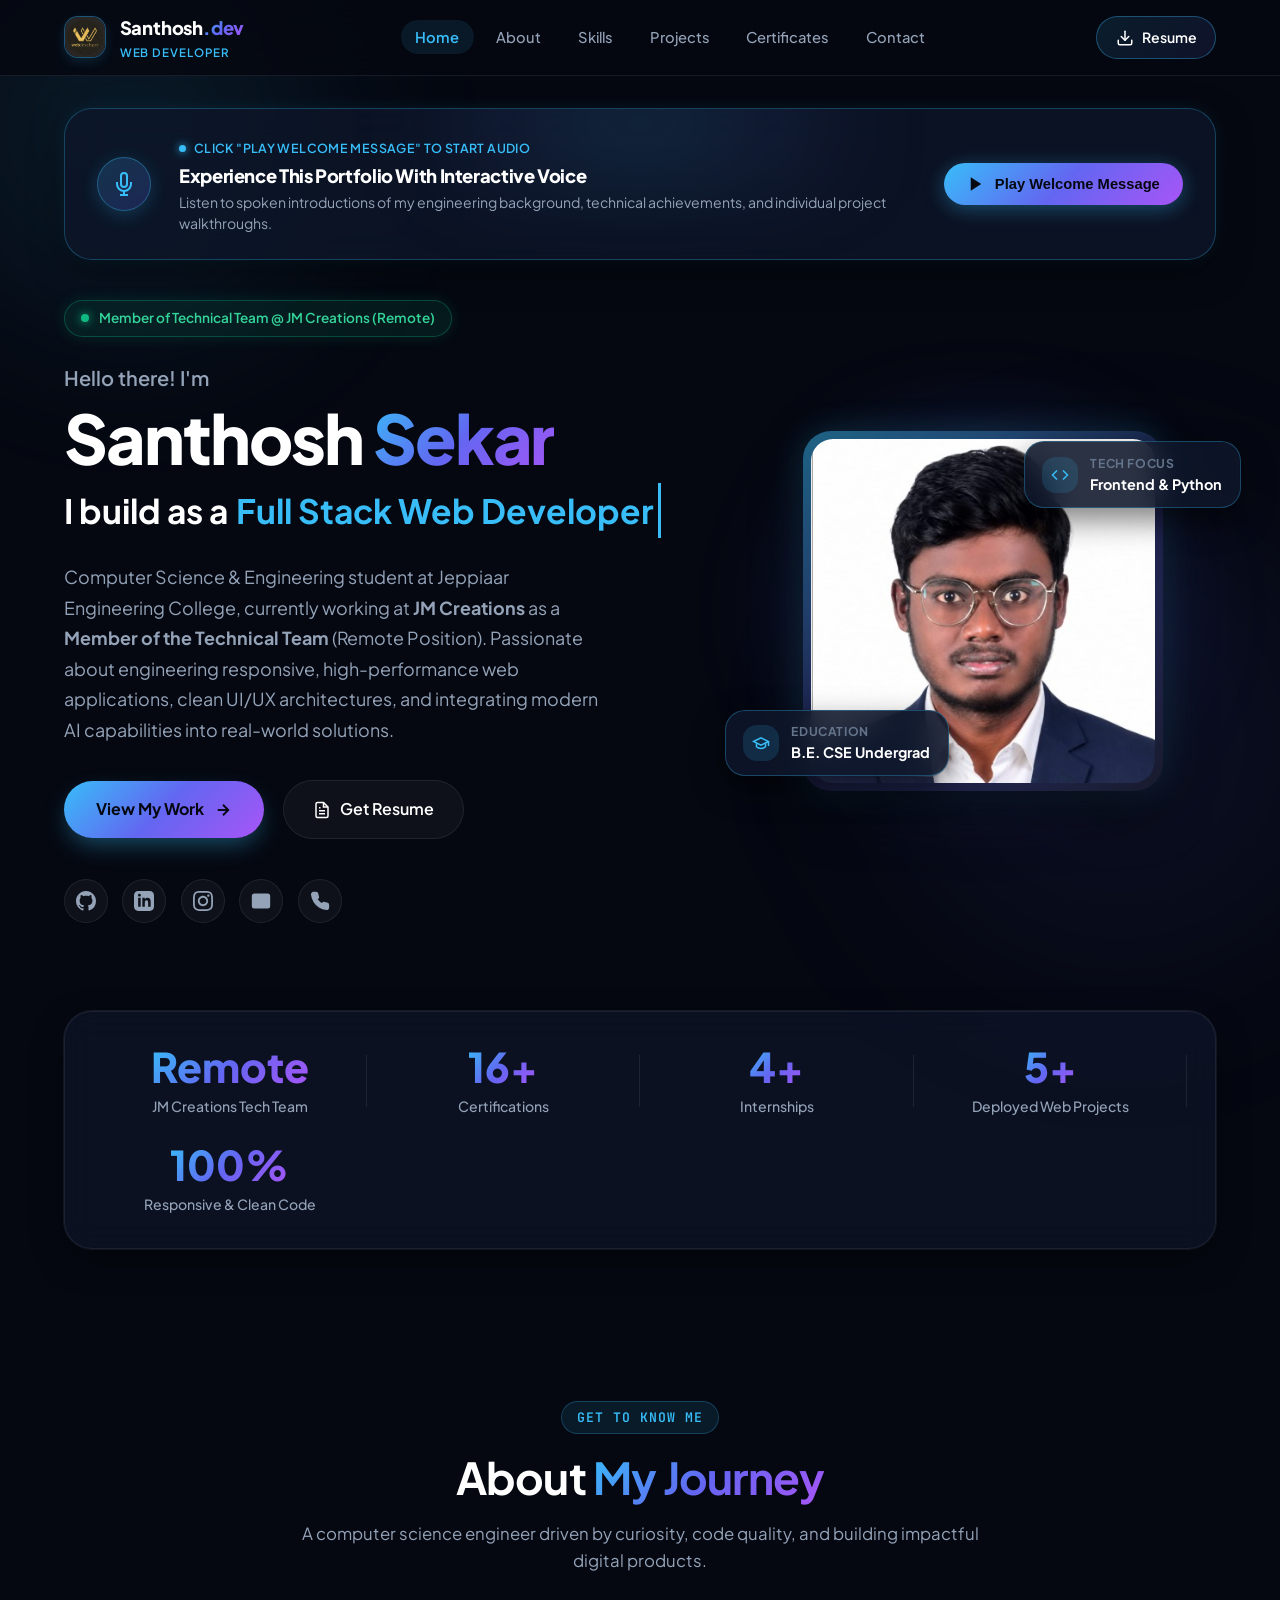
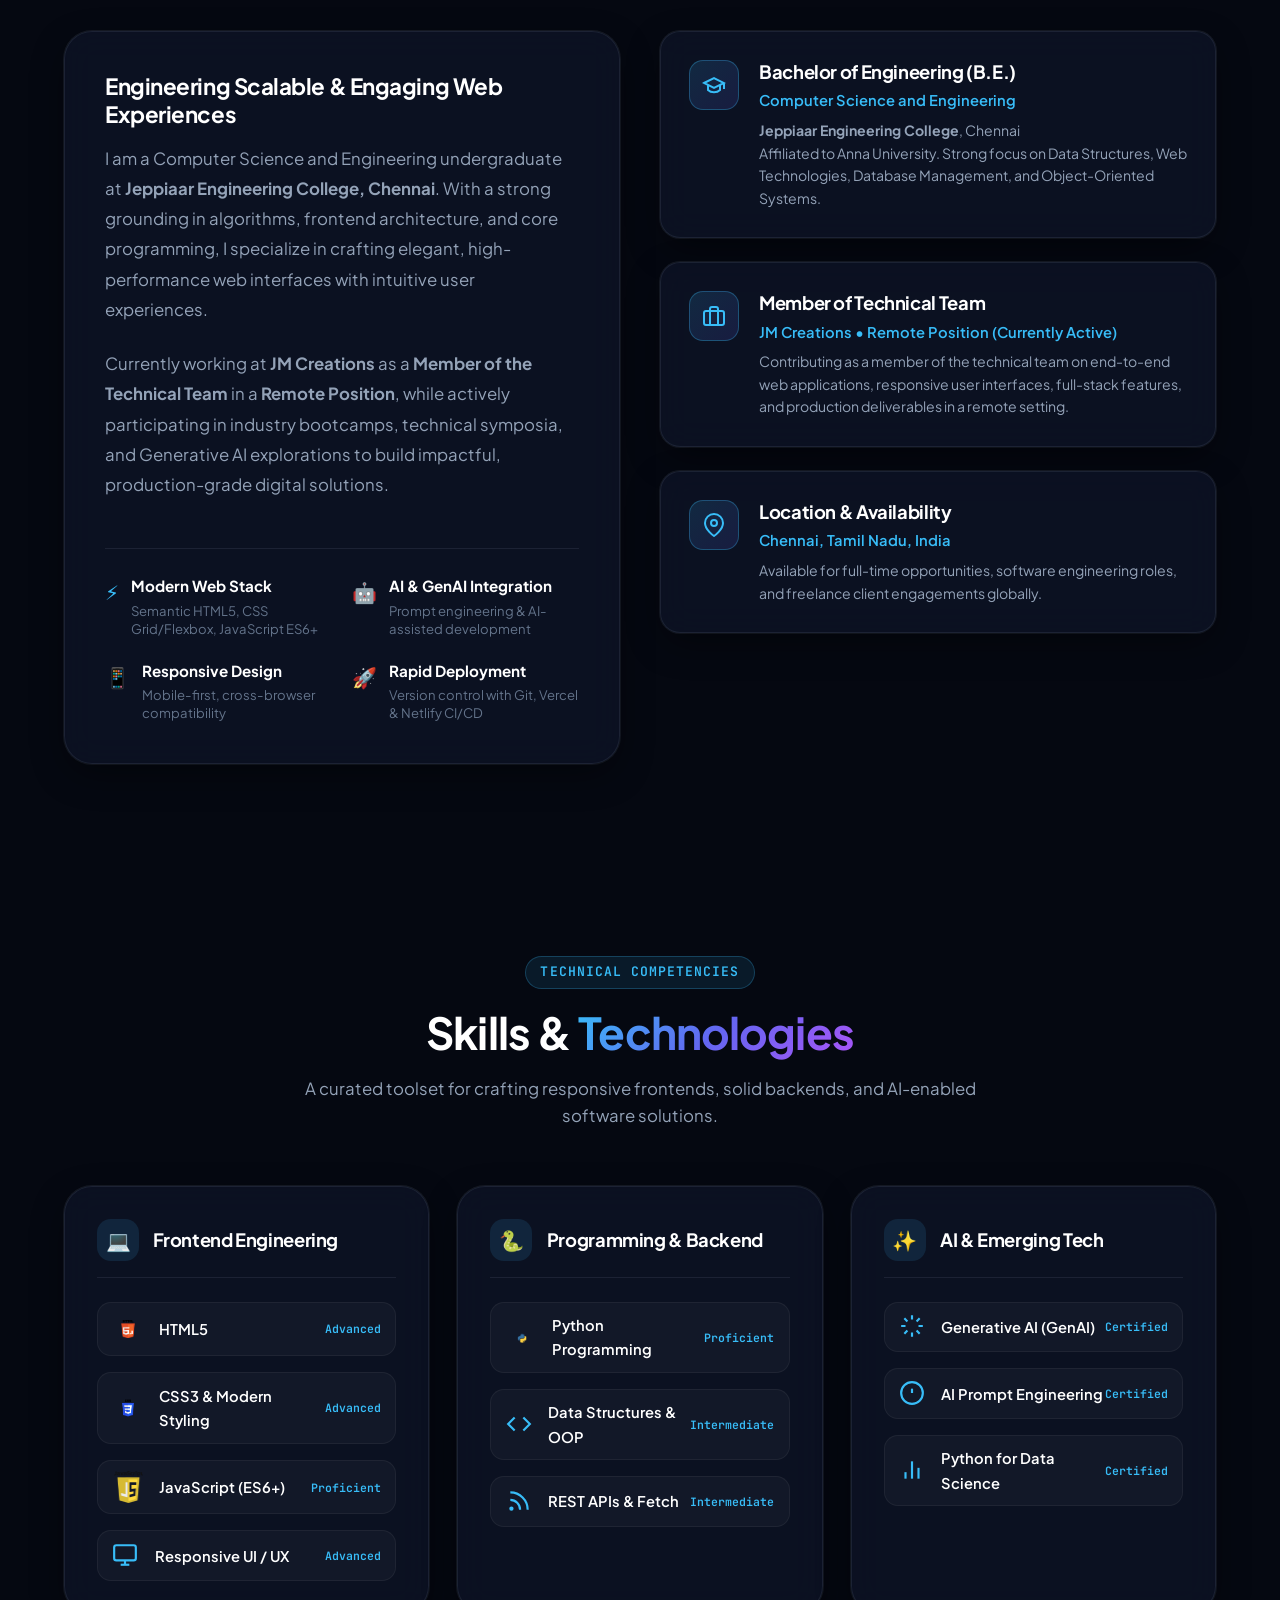
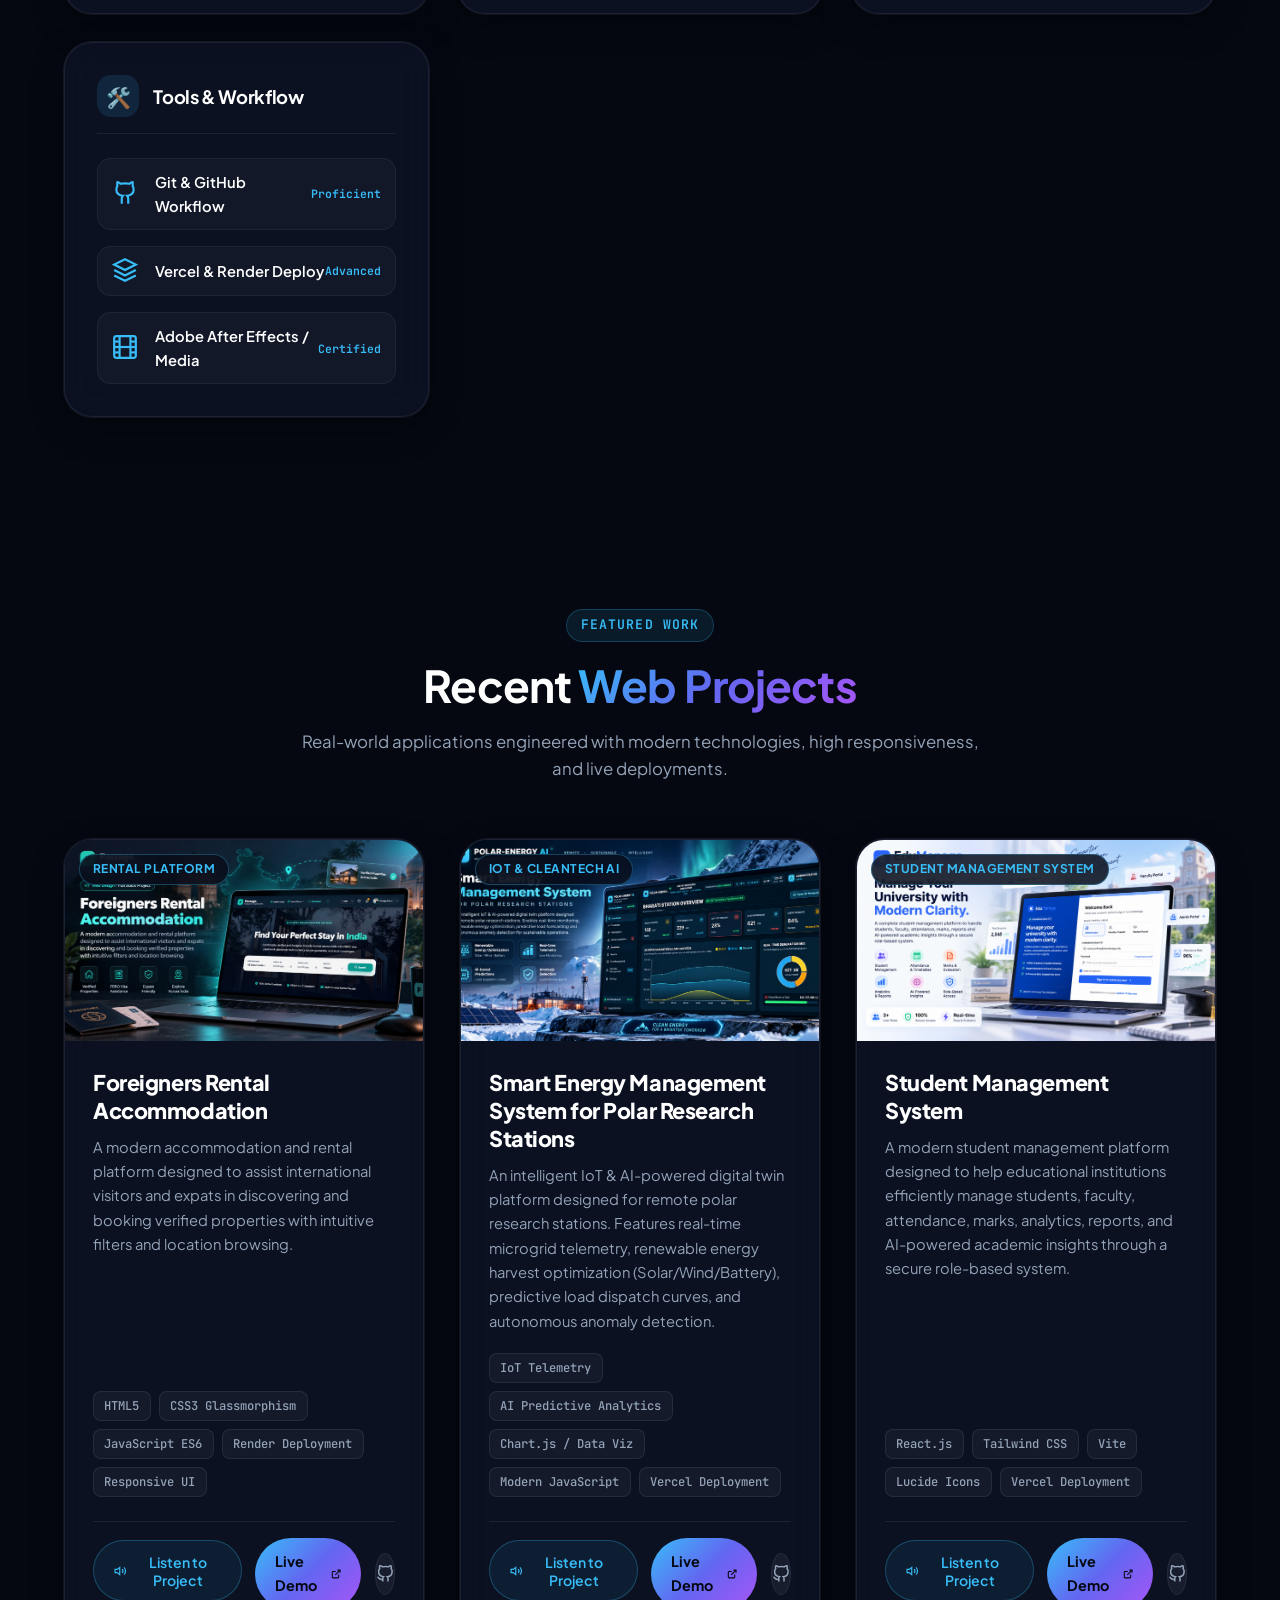
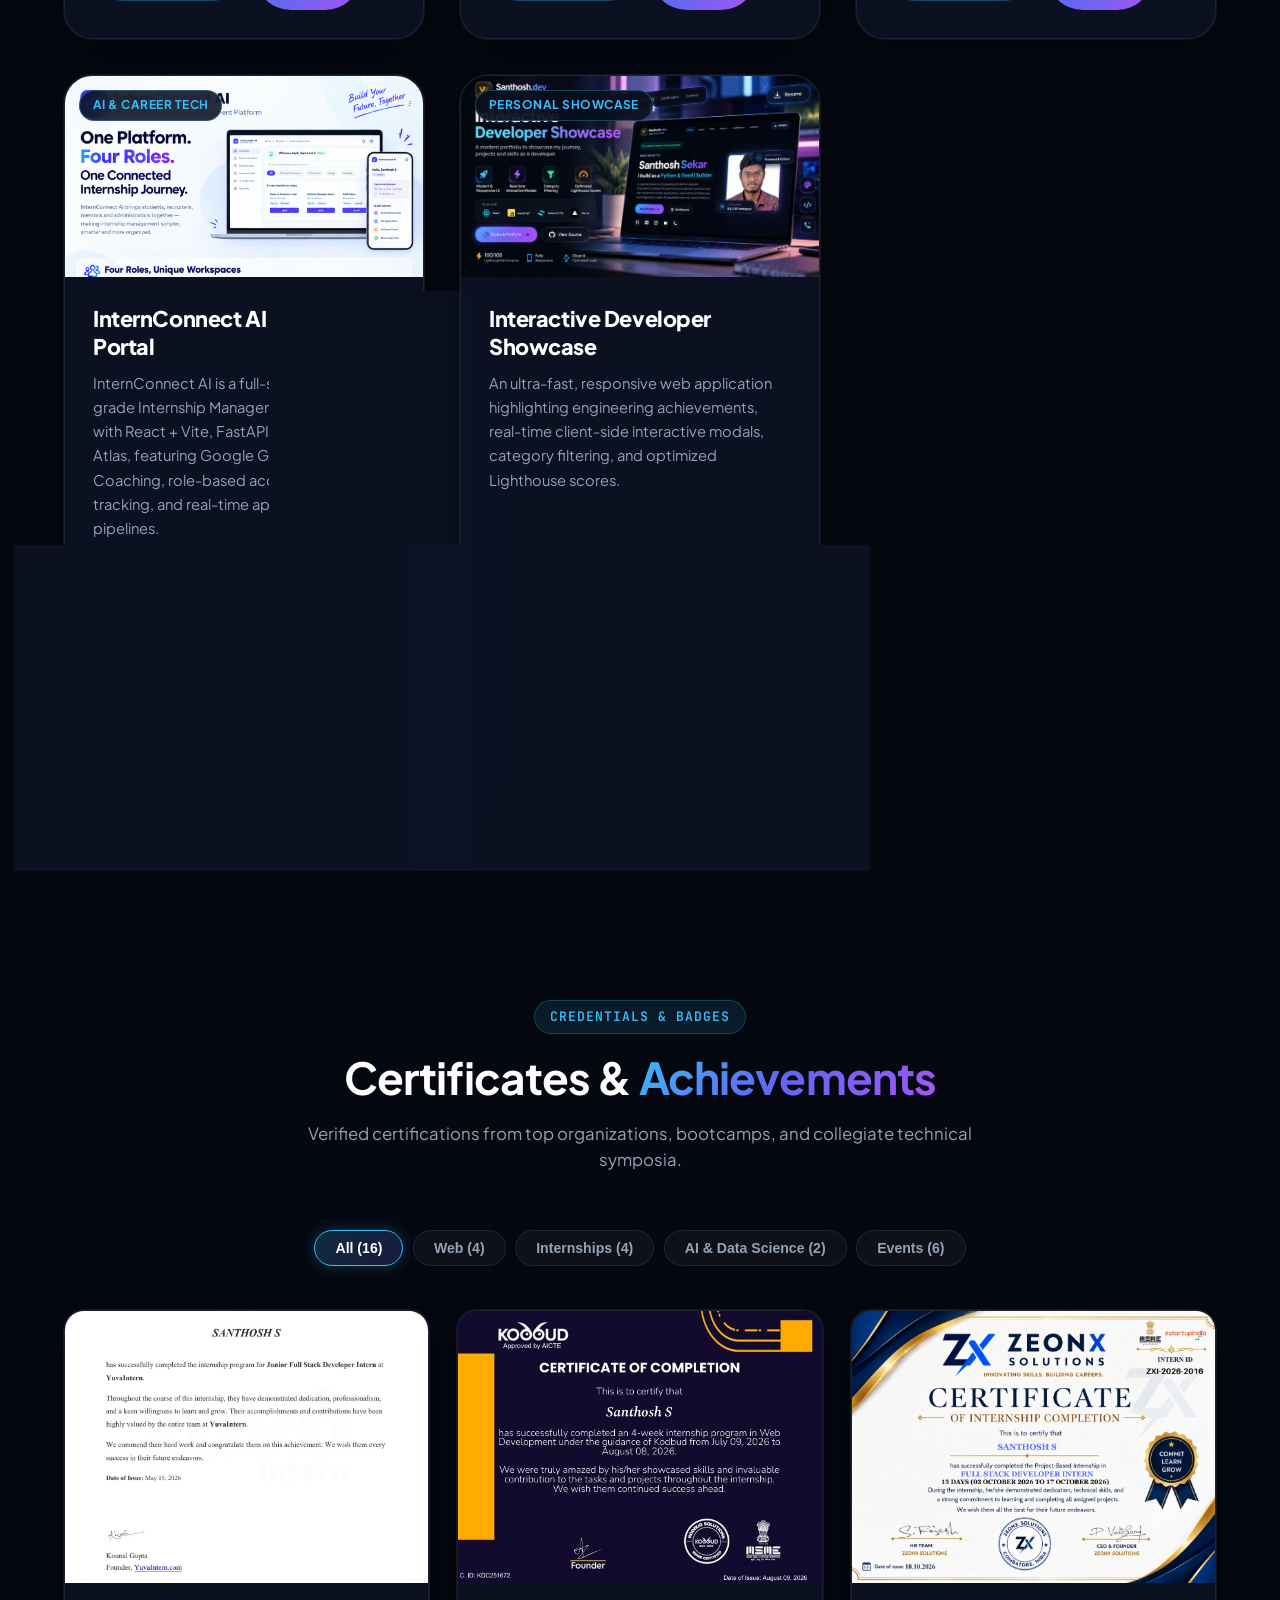
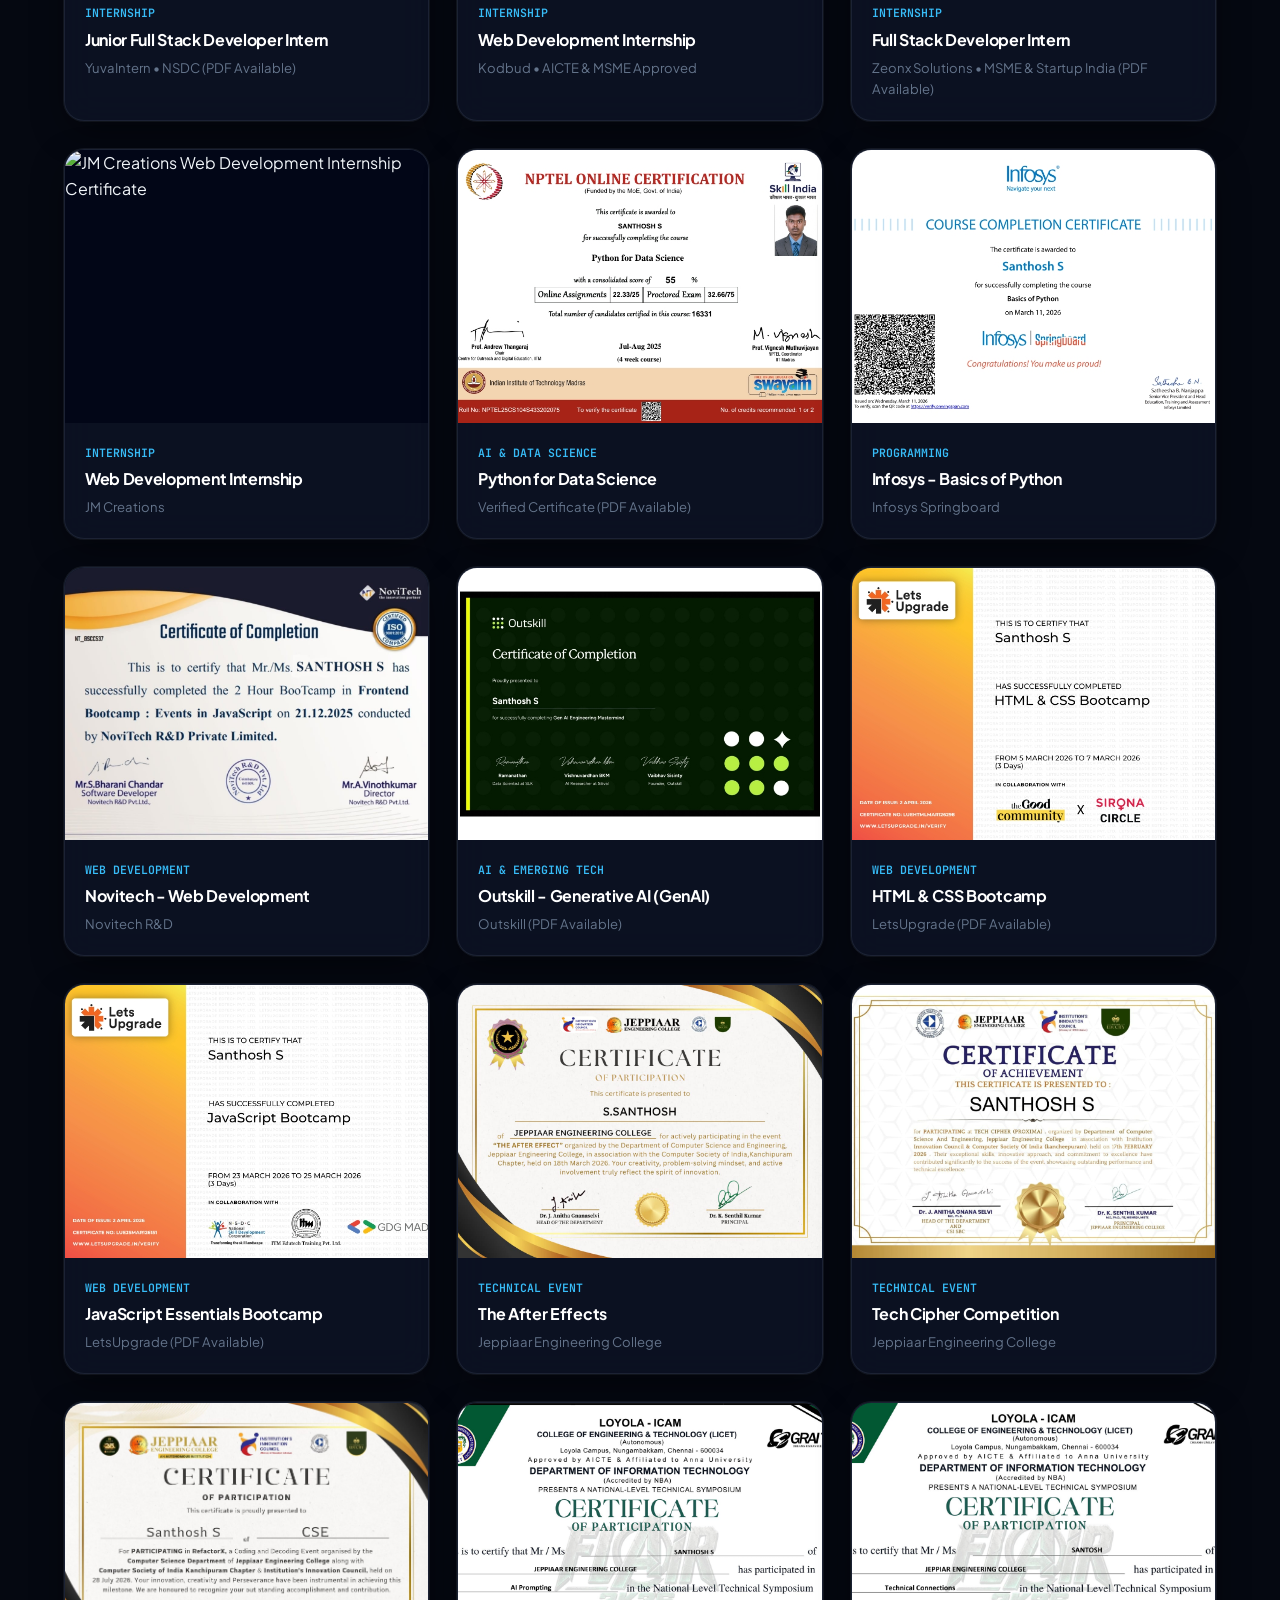
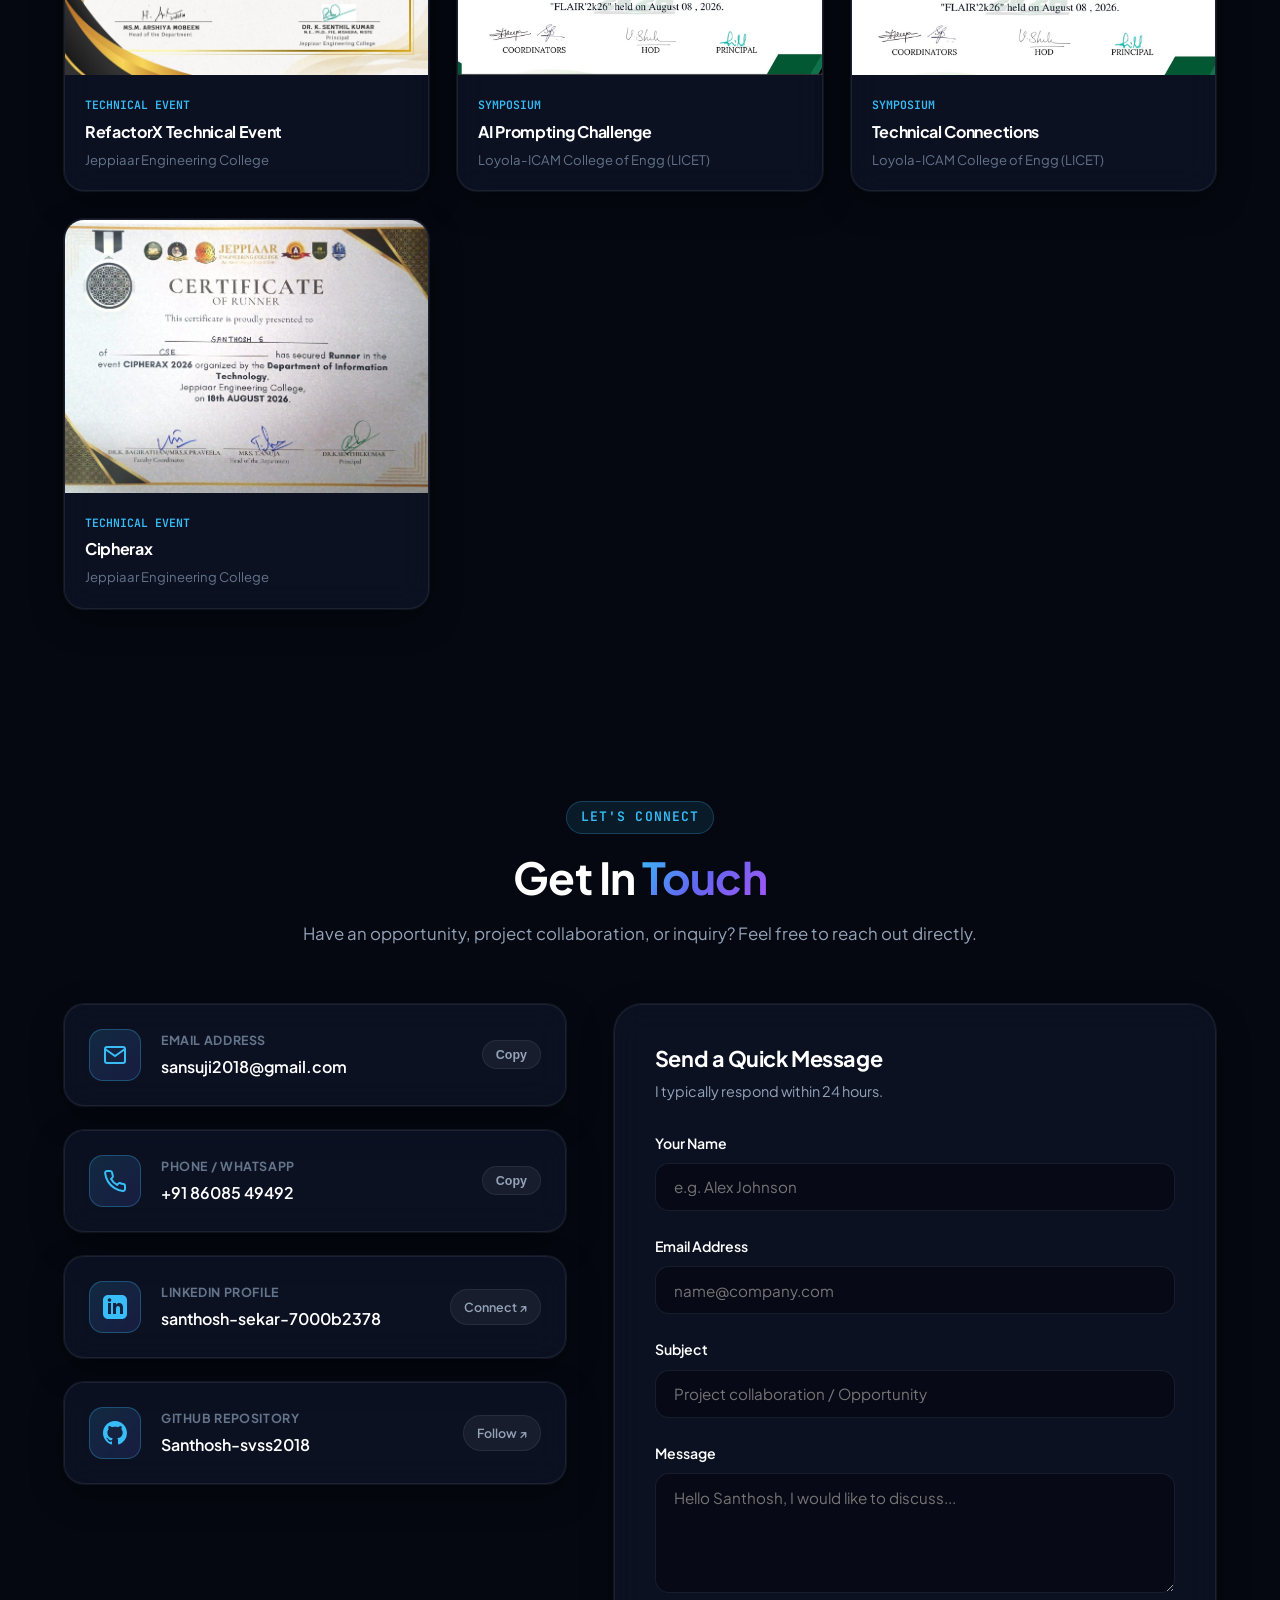
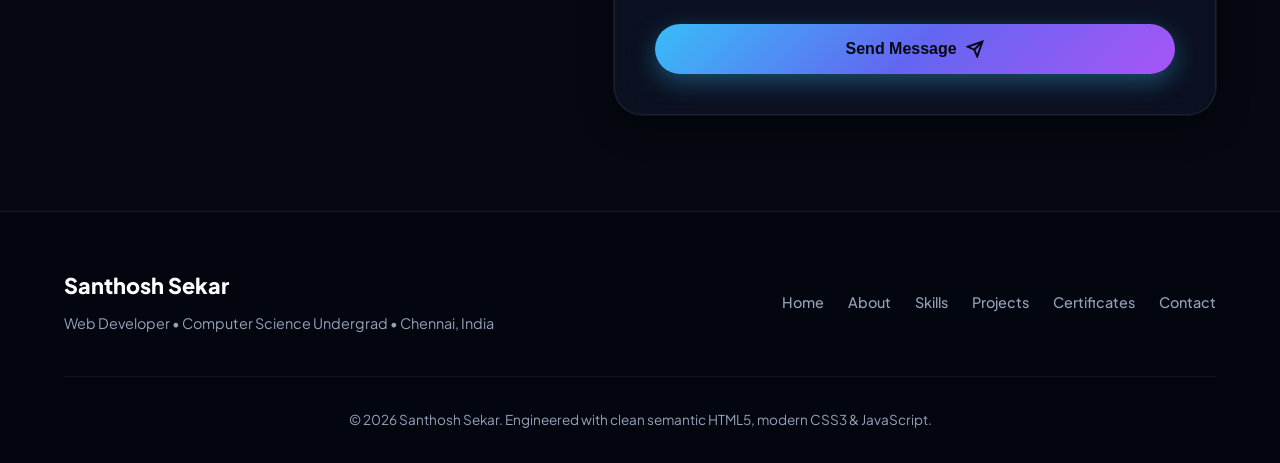
==== commit f2d5c2b6: "Revise role details and update statistics in index.html Updated internship and role descriptions, re" ====
--- a/index.html
+++ b/index.html
@@ -154,7 +154,7 @@
           <div class="hero-content">
             <div class="status-pill">
               <span class="status-dot"></span>
-              <span>Available for Web Dev & Internship Roles</span>
+              <span>Member of Technical Team @ JM Creations (Remote)</span>
             </div>
 
             <p class="hero-intro">Hello there! I'm</p>
@@ -166,7 +166,7 @@
             </div>
 
             <p class="hero-description">
-              Computer Science & Engineering student at Jeppiaar Engineering College, currently pursuing a <strong>6-month online internship in Web Development</strong>. Passionate about engineering responsive, high-performance web applications, clean UI/UX architectures, and integrating modern AI capabilities into real-world solutions.
+              Computer Science & Engineering student at Jeppiaar Engineering College, currently working at <strong>JM Creations</strong> as a <strong>Member of the Technical Team</strong> (Remote Position). Passionate about engineering responsive, high-performance web applications, clean UI/UX architectures, and integrating modern AI capabilities into real-world solutions.
             </p>
 
             <div class="hero-cta-group">
@@ -260,15 +260,15 @@
       <div class="container">
         <div class="stats-grid">
           <div class="stat-item">
-            <span class="stat-number">6-Mo</span>
-            <span class="stat-label">Web Dev Internship</span>
+            <span class="stat-number">Remote</span>
+            <span class="stat-label">JM Creations Tech Team</span>
           </div>
           <div class="stat-item">
-            <span class="stat-number">15+</span>
+            <span class="stat-number">16+</span>
             <span class="stat-label">Certifications</span>
           </div>
           <div class="stat-item">
-            <span class="stat-number">3+</span>
+            <span class="stat-number">4+</span>
             <span class="stat-label">Internships</span>
           </div>
           <div class="stat-item">
@@ -305,7 +305,7 @@
                 high-performance web interfaces with intuitive user experiences.
               </p>
               <p class="bio-text">
-                Currently engaged in a <strong>6-month online internship for Web Development</strong> while actively participating in industry bootcamps, technical symposia, and Generative AI explorations to build impactful, production-grade digital solutions.
+                Currently working at <strong>JM Creations</strong> as a <strong>Member of the Technical Team</strong> in a <strong>Remote Position</strong>, while actively participating in industry bootcamps, technical symposia, and Generative AI explorations to build impactful, production-grade digital solutions.
               </p>
             </div>
 
@@ -368,10 +368,10 @@
                 <svg width="24" height="24" viewBox="0 0 24 24" fill="none" stroke="currentColor" stroke-width="2"><rect x="2" y="7" width="20" height="14" rx="2" ry="2"></rect><path d="M16 21V5a2 2 0 0 0-2-2h-4a2 2 0 0 0-2 2v16"></path></svg>
               </div>
               <div class="info-card-content">
-                <h3>Web Development Intern</h3>
-                <div class="info-card-org">6-Month Online Internship (Currently Active)</div>
+                <h3>Member of Technical Team</h3>
+                <div class="info-card-org">JM Creations • Remote Position (Currently Active)</div>
                 <p class="info-card-desc">
-                  Working on end-to-end web applications, responsive user interfaces, full-stack components, and performance optimizations alongside hands-on real-world client deliverables.
+                  Contributing as a member of the technical team on end-to-end web applications, responsive user interfaces, full-stack features, and production deliverables in a remote setting.
                 </p>
               </div>
             </div>
@@ -385,7 +385,7 @@
                 <h3>Location & Availability</h3>
                 <div class="info-card-org">Chennai, Tamil Nadu, India</div>
                 <p class="info-card-desc">
-                  Available for full-time opportunities, software engineering internships, and freelance client engagements globally.
+                  Available for full-time opportunities, software engineering roles, and freelance client engagements globally.
                 </p>
               </div>
             </div>
@@ -849,9 +849,9 @@
 
         <!-- Filter Navigation -->
         <div class="cert-filters" role="tablist" aria-label="Certificate Categories">
-          <button class="cert-filter-btn active" data-filter="all">All (15)</button>
-          <button class="cert-filter-btn" data-filter="web">Web (5)</button>
-          <button class="cert-filter-btn" data-filter="internships">Internships (3)</button>
+          <button class="cert-filter-btn active" data-filter="all">All (16)</button>
+          <button class="cert-filter-btn" data-filter="web">Web (4)</button>
+          <button class="cert-filter-btn" data-filter="internships">Internships (4)</button>
           <button class="cert-filter-btn" data-filter="ai">AI & Data Science (2)</button>
           <button class="cert-filter-btn" data-filter="events">Events (6)</button>
         </div>
@@ -904,6 +904,22 @@
               <span class="cert-category-tag">Internship</span>
               <h3 class="cert-title">Full Stack Developer Intern</h3>
               <p class="cert-issuer">Zeonx Solutions • MSME &amp; Startup India (PDF Available)</p>
+            </div>
+          </article>
+
+          <!-- 4. JM Creations - Web Development Internship -->
+          <article class="cert-card" data-category="internships" data-title="Web Development Internship" data-issuer="JM Creations" data-img="files/WhatsApp Image 2026-10-19 at 6.50.33 PM.jpeg">
+            <div class="cert-img-wrap">
+              <img src="files/WhatsApp Image 2026-10-19 at 6.50.33 PM.jpeg" alt="JM Creations Web Development Internship Certificate" class="cert-img" loading="lazy">
+              <div class="cert-preview-overlay">
+                <div class="cert-preview-icon">🔍</div>
+                <span>Click to Preview</span>
+              </div>
+            </div>
+            <div class="cert-info">
+              <span class="cert-category-tag">Internship</span>
+              <h3 class="cert-title">Web Development Internship</h3>
+              <p class="cert-issuer">JM Creations</p>
             </div>
           </article>
           
